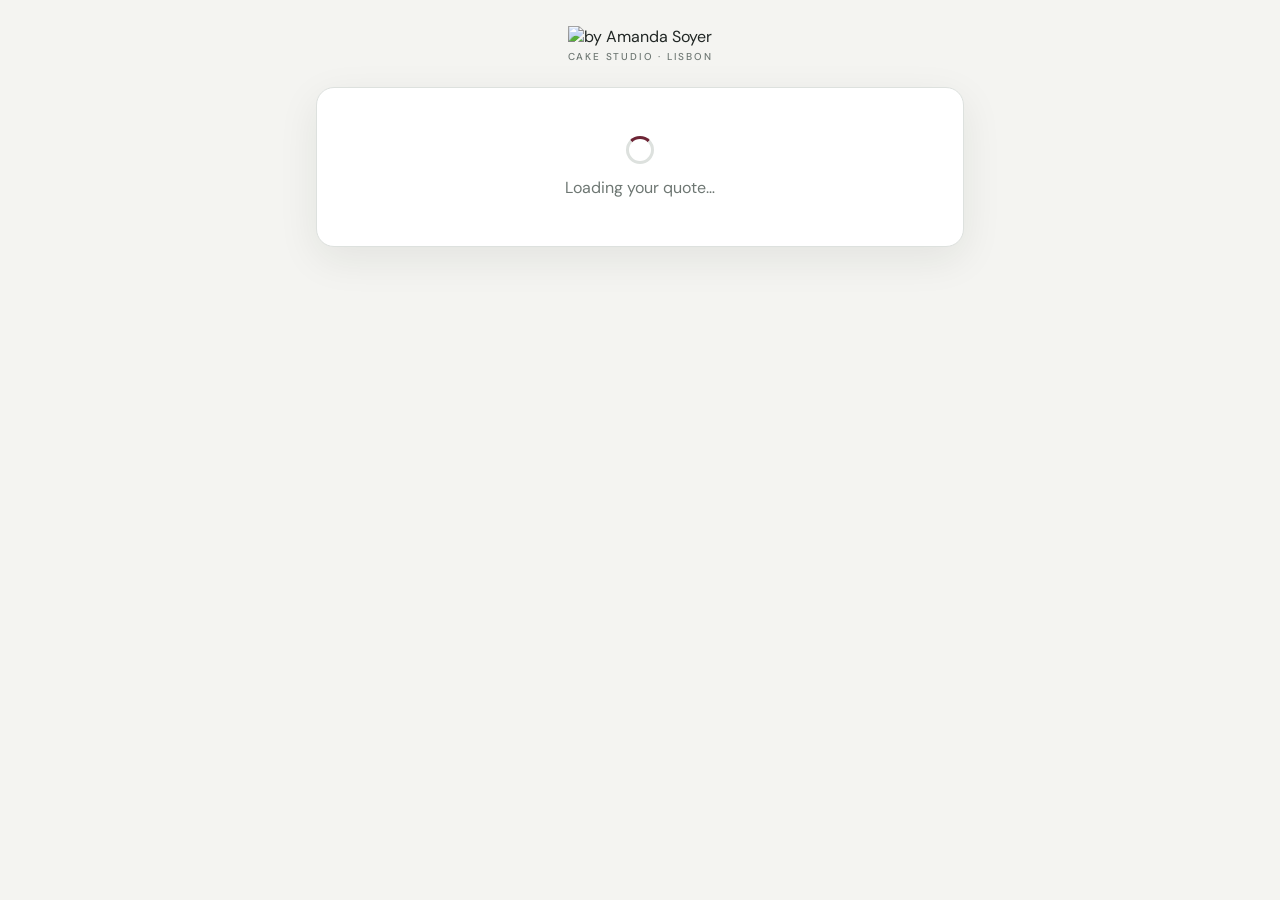
==== order/index.html @ 46627ed7 "Update index.html" ====
<!doctype html>
<html lang="en">
<head>
  <meta charset="utf-8">
  <meta name="viewport" content="width=device-width,initial-scale=1,minimum-scale=1,maximum-scale=1,user-scalable=no,viewport-fit=cover">
  <meta name="robots" content="noindex,nofollow">
  <meta name="theme-color" content="#6D2435">
  <title>Your private order · byAS</title>
  <link rel="icon" href="https://ivnybivjjydihltknlmo.supabase.co/storage/v1/object/public/references/icons-byas/favicon.ico" sizes="any">
  <link rel="icon" type="image/png" sizes="32x32" href="https://ivnybivjjydihltknlmo.supabase.co/storage/v1/object/public/references/icons-byas/favicon-32x32.png">
  <link rel="apple-touch-icon" sizes="180x180" href="https://ivnybivjjydihltknlmo.supabase.co/storage/v1/object/public/references/icons-byas/apple-touch-icon.png">
  <link rel="manifest" href="../site.webmanifest">
  <meta property="og:type" content="website">
  <meta property="og:site_name" content="byAmandaSoyer">
  <meta property="og:title" content="Your private order · byAS">
  <meta property="og:description" content="Your secure order confirmation · Confirmação segura da sua encomenda">
  <meta property="og:url" content="https://byamandasoyer.pt/order/">
  <meta property="og:image" content="https://ivnybivjjydihltknlmo.supabase.co/storage/v1/object/public/references/icons-byas/social-preview.png?v=20260722-3">
  <meta property="og:image:secure_url" content="https://ivnybivjjydihltknlmo.supabase.co/storage/v1/object/public/references/icons-byas/social-preview.png?v=20260722-3">
  <meta property="og:image:type" content="image/png">
  <meta property="og:image:width" content="1200">
  <meta property="og:image:height" content="630">
  <meta property="og:image:alt" content="byAS Lisbon Baking Studio logo">
  <meta property="og:locale" content="en_GB">
  <meta property="og:locale:alternate" content="pt_PT">
  <meta name="twitter:card" content="summary_large_image">
  <meta name="twitter:title" content="Your private order · byAS">
  <meta name="twitter:description" content="Your secure order confirmation · Confirmação segura da sua encomenda">
  <meta name="twitter:image" content="https://ivnybivjjydihltknlmo.supabase.co/storage/v1/object/public/references/icons-byas/social-preview.png?v=20260722-3">
  <link rel="stylesheet" href="/security-hardening.css">
  <script src="/security-hardening.js" defer></script>
  <link rel="preconnect" href="https://fonts.googleapis.com">
  <link rel="preconnect" href="https://fonts.gstatic.com" crossorigin>
  <link href="https://fonts.googleapis.com/css2?family=DM+Sans:wght@400;500;600;700&family=Playfair+Display:wght@600&display=swap" rel="stylesheet">
  <style>
    :root{--bg:#f4f4f1;--card:#fff;--ink:#202624;--muted:#6e7773;--line:#dde1de;--brand:#6d2435;--brand-soft:#f4e8eb;--ok:#2f7257;--warn:#8d651b;--shadow:0 12px 40px rgba(26,34,30,.08)}
    *{box-sizing:border-box;-webkit-tap-highlight-color:transparent}body{margin:0;background:var(--bg);color:var(--ink);font-family:'DM Sans',system-ui,sans-serif}.wrap{width:min(680px,100%);margin:0 auto;padding:22px 16px 55px}.brand{text-align:center;margin:4px 0 24px}.brand-logo{width:min(300px,80vw);margin:0 auto}.brand span{display:block;font:500 10px 'DM Sans',sans-serif;letter-spacing:.18em;text-transform:uppercase;color:var(--muted);margin-top:3px}.card{background:var(--card);border:1px solid var(--line);border-radius:18px;box-shadow:var(--shadow);padding:20px;margin-bottom:12px}h1{font-size:13px;text-transform:uppercase;letter-spacing:.11em;color:var(--muted);margin:0 0 8px}.customer-name{font:600 28px 'Playfair Display',serif;color:var(--brand);margin:0 0 17px}h2{font:600 23px 'Playfair Display',serif;margin:0 0 4px}.sub{color:var(--muted);font-size:14px;line-height:1.5}.details{margin-top:16px;border-top:1px solid var(--line)}.row{display:flex;justify-content:space-between;gap:18px;padding:11px 0;border-bottom:1px solid var(--line);font-size:14px}.row span:first-child{color:var(--muted);flex:0 0 38%}.row b{text-align:right;overflow-wrap:anywhere}.receipt{margin-top:18px;border:1px solid #d9d9d4;border-radius:0;overflow:hidden;background:#fff;color:#171717;font-family:ui-monospace,SFMono-Regular,Menlo,Monaco,Consolas,'Liberation Mono',monospace;box-shadow:none}.receipt-head{padding:10px 12px;border-bottom:1px dashed #bebeb8;background:#fff;font-size:11px;font-weight:800;letter-spacing:.08em;text-transform:uppercase}.receipt-row{display:grid;grid-template-columns:minmax(0,auto) minmax(14px,1fr) auto;align-items:end;gap:7px;min-height:34px;padding:8px 11px;font-size:11px;line-height:1.35}.receipt-row:nth-child(odd){background:#fafaf9}.receipt-row:nth-child(even){background:#fff}.receipt-name{min-width:0;overflow-wrap:anywhere}.receipt-dots{height:1em;border-bottom:1px dotted #aaa;transform:translateY(-3px)}.receipt-price{font-weight:800;white-space:nowrap}.receipt-price.free{color:var(--ok)}.receipt-price.quote{color:#686864;font-size:10px}.receipt-note{grid-column:1/-1;margin-top:1px;padding-top:6px;border-top:1px dotted #c6c6c0;color:#555;font-family:'DM Sans',system-ui,sans-serif;font-size:10.5px;line-height:1.45;overflow-wrap:anywhere}.receipt-total{border-top:1px dashed #aaa;font-size:12px;font-weight:800;background:#fff!important}.money-summary{display:flex;justify-content:center;background:#f0f2f0;border-radius:14px;padding:16px 18px}.money-pair{display:grid;grid-template-columns:auto auto auto;grid-template-rows:auto auto;align-items:baseline;justify-content:center;column-gap:9px;row-gap:1px}.deposit-amount{grid-column:1;grid-row:1;color:var(--ink);font-size:30px;font-weight:700;letter-spacing:-.04em}.money-slash{grid-column:2;grid-row:1;color:#9aa19e;font-size:22px;font-weight:500}.total-amount{grid-column:3;grid-row:1;color:var(--ink);font-size:21px;font-weight:650;letter-spacing:-.025em}.deposit-label,.total-label{color:var(--muted);font-size:11px;line-height:1.2;text-align:center}.deposit-label{grid-column:1;grid-row:2}.total-label{grid-column:3;grid-row:2}.instruction{font-size:14px;line-height:1.6;margin:17px 1px 2px}.pay-method{display:grid;grid-template-columns:1fr auto;align-items:center;gap:10px;border:1px solid var(--line);border-radius:13px;padding:13px 14px;margin-top:9px}.pay-method small{display:block;color:var(--muted);text-transform:uppercase;letter-spacing:.08em;font-weight:700;margin-bottom:4px}.pay-method code{font:600 14px 'DM Sans',sans-serif;word-break:break-all}.copy{border:1px solid var(--line);background:#f0f2f0;border-radius:9px;padding:8px 10px;font:600 12px 'DM Sans',sans-serif;cursor:pointer}.actions{display:grid;gap:9px;margin-top:16px}.btn{border:0;border-radius:12px;padding:13px 15px;font:700 14px 'DM Sans',sans-serif;cursor:pointer}.primary{background:var(--brand);color:#fff}.secondary{background:transparent;border:1px solid var(--line);color:var(--muted)}.notice{background:#eef4f1;border:1px solid #cbddd4;color:#285744;border-radius:13px;padding:13px;font-size:13px;line-height:1.5;margin-top:12px}.courier{background:#edf3f6;border-color:#cbdde5;color:#2d5263}.expiry{text-align:center;color:var(--muted);font-size:12px;margin-top:15px}.state{text-align:center;padding:48px 20px;color:var(--muted)}.state h2{color:var(--ink);margin-bottom:8px}.hidden{display:none}.spinner{width:28px;height:28px;border:3px solid var(--line);border-top-color:var(--brand);border-radius:50%;animation:spin .8s linear infinite;margin:0 auto 13px}@keyframes spin{to{transform:rotate(360deg)}}
    .money-summary{display:grid;grid-template-columns:1fr 1fr;gap:10px;background:transparent;padding:0}
    .money-card{display:flex;min-height:94px;flex-direction:column;align-items:center;justify-content:center;border:1px solid var(--line);border-radius:14px;background:#f0f2f0;padding:14px;text-align:center}
    .money-card span{color:var(--muted);font-size:11px;font-weight:700;letter-spacing:.04em;text-transform:uppercase}
    .money-card b{margin-top:5px;color:var(--ink);font-size:27px;font-weight:700;letter-spacing:-.035em}
    .money-card.total-card{background:#fff}
    @media(max-width:480px){.wrap{padding:16px 12px 42px}.card{padding:17px;border-radius:16px}.row{align-items:flex-start}.pay-method{grid-template-columns:1fr}.copy{width:100%}.money-summary{grid-template-columns:1fr}.money-card{min-height:82px}}
  </style>
</head>
<body>
  <main class="wrap"><div class="brand"><img class="brand-logo" src="https://ivnybivjjydihltknlmo.supabase.co/storage/v1/object/public/references/images/byAmandaSoyer_Logo_NoBackground.png" alt="by Amanda Soyer"><span>Cake Studio · Lisbon</span></div><div id="app"><div class="card state"><div class="spinner"></div><div>Loading your quote…</div></div></div></main>
  <script src="https://cdn.jsdelivr.net/npm/@supabase/supabase-js@2"></script>
  <script>
    const SB_URL='https://ivnybivjjydihltknlmo.supabase.co';
    const SB_KEY='sb_publishable_JgB-ewQdFNoFS25-tOxp4g_G-I0s1E2';
    const sb=window.supabase.createClient(SB_URL,SB_KEY);
    const app=document.getElementById('app');
    const pageQuery=new URLSearchParams(location.search);
    const token=(()=>{const q=pageQuery.get('token');if(q)return q;const p=location.pathname.split('/').filter(Boolean);const last=p[p.length-1]||'';return ['order','index.html'].includes(last)?'':last;})();
    const requestedLang=String(pageQuery.get('lang')||'').toLowerCase();
    let order=null,lang=requestedLang==='pt'||(requestedLang!=='en'&&/^pt\b/i.test(navigator.language||''))?'pt':'en';
    const T={
      en:{summary:'Order Summary',cakeSize:'Cake Size',portionSize:'Portion Size',flavour:'Cake Flavour',colors:'Colors',candle:'Candle',addons:'Add-ons',allergies:'Allergies',writing:'Writing',pickup:'Pick-up',total:'Total',deposit:'Reservation Deposit (50%)',intro:'To confirm your booking, please pay the 50% non-refundable deposit using one of the payment methods below.',mbway:'MB Way',iban:'IBAN',copy:'Copy',copied:'Copied ✓',after:'Once you’ve made the deposit, please send your proof of payment via WhatsApp. I’ll then confirm your booking and send your order confirmation.',accept:'I accept — I’ll pay the deposit',cancel:'Cancel this order',expires:'This quote expires',courier:'You selected the courier option. This remains a collection order: you are responsible for booking and tracking your Uber/Bolt courier for the agreed date and time.',acceptedTitle:'Thank you',accepted:'Your acceptance has been recorded. Please make the deposit and send your proof of payment via WhatsApp.',cancelledTitle:'Order cancelled',cancelled:'Your cancellation has been recorded.',expiredTitle:'Your quote has expired.',expiredValidity:'Quotes are valid for only 48 hours.',expiredAction:'Message me on WhatsApp to check availability. If your requested date is still available, I’ll prepare a new quote.',invalidTitle:'This quote is unavailable',invalid:'This link is unavailable. Please message me on WhatsApp so I can help.',error:'Something went wrong. Please try again.'},
      pt:{summary:'Resumo da Encomenda',cakeSize:'Tamanho do Bolo',portionSize:'Número de Porções',flavour:'Sabor do Bolo',colors:'Cores',candle:'Vela',addons:'Extras',allergies:'Alergias',writing:'Mensagem',pickup:'Levantamento',total:'Total',deposit:'Sinal de Reserva (50%)',intro:'Para confirmar a sua reserva, pague o sinal não reembolsável de 50% através de um dos métodos abaixo.',mbway:'MB Way',iban:'IBAN',copy:'Copiar',copied:'Copiado ✓',after:'Depois de efetuar o pagamento do sinal, envie o comprovativo por WhatsApp. Em seguida, confirmarei a sua reserva e enviarei a confirmação da encomenda.',accept:'Aceito — vou pagar o sinal',cancel:'Cancelar esta encomenda',expires:'Este orçamento expira',courier:'Selecionou a opção de estafeta. Esta continua a ser uma encomenda para levantamento: deverá reservar e acompanhar o seu estafeta Uber/Bolt para a data e hora combinadas.',acceptedTitle:'Obrigada',accepted:'A sua aceitação foi registada. Efetue o pagamento do sinal e envie o comprovativo por WhatsApp.',cancelledTitle:'Encomenda cancelada',cancelled:'O cancelamento da sua encomenda foi registado.',expiredTitle:'O seu orçamento expirou.',expiredValidity:'Os orçamentos são válidos por apenas 48 horas.',expiredAction:'Envie-me uma mensagem pelo WhatsApp para confirmar a disponibilidade. Se a data que pediu ainda estiver disponível, prepararei um novo orçamento.',invalidTitle:'Este orçamento não está disponível',invalid:'Esta ligação não está disponível. Envie-me uma mensagem pelo WhatsApp para que eu possa ajudar.',error:'Ocorreu um erro. Tente novamente.'}
    };
    const tr=k=>T[lang][k];const esc=v=>String(v==null?'':v).replace(/[&<>"']/g,c=>({'&':'&amp;','<':'&lt;','>':'&gt;','"':'&quot;',"'":'&#39;'}[c]));
    const money=v=>new Intl.NumberFormat(lang==='pt'?'pt-PT':'en-IE',{style:'currency',currency:'EUR'}).format(Number(v||0));
    function dateText(iso,time){const d=new Date(iso+'T00:00:00');const date=new Intl.DateTimeFormat(lang==='pt'?'pt-PT':'en-GB',{day:'numeric',month:'long',year:'numeric',weekday:'long'}).format(d);let tm=time||'';if(lang==='en'&&/^\d\d:\d\d$/.test(tm)){const [h,m]=tm.split(':').map(Number);tm=`${h%12||12}:${String(m).padStart(2,'0')}${h>=12?'PM':'AM'}`;}return `${date} · ${tm}`;}
    function listText(value){if(!Array.isArray(value))return value||'';return value.map(v=>Array.isArray(v)?v[0]:v).filter(Boolean).join(', ');}
    function detailRow(label,value){return value?`<div class="row"><span>${esc(label)}</span><b>${esc(value)}</b></div>`:'';}
    function receiptHTML(x){
      const pt=lang==='pt';
      const labels={head:pt?'Detalhes do preço':'Price details',base:pt?'Bolo base':'Base Cake',custom:pt?'Orçamento personalizado':'Custom Cake Quote',extra:pt?'Cor extra do bolo':'Extra cake colour',pigment:pt?'Cor de pigmento intenso':'High-pigment colour',candles:pt?'Velas':'Candles',rush:pt?'Pedido urgente':'Rush order',adjust:pt?'Itens orçamentados':'Quoted Items',included:pt?'Incluído no orçamento':'Included in quote',free:pt?'Grátis':'Free',total:pt?'Total final':'Final total'};
      const size=String(x.cake_size||x.size||'').trim();
      const sizeWithUnit=size?(/\bSize$/i.test(size)?size:`${size} Size`):'—';
      const big=size==='L'||size==='XL';
      const finalPrice=Number(x.price||0);
      const rows=[];
      let known=0;
      const add=(name,amount,kind='',description='')=>{rows.push({name,amount,kind,description});if(typeof amount==='number')known+=amount;};
      const basePrices={'XS Bento':30,'S':40,'M':55,'L':80,'XL':110};
      const shapePrices={Heart:big?8:5,Square:big?8:5,Rectangle:big?10:8};
      const signature=new Set(['Berry Cheesecake','Pistachio Strawberry','Salted Caramel Peanut','Biscoff','Coconut Passion']);
      const writingPrices={'Fondant Letters':big?6:5,'Cutout Letters':big?10:8};
      const decorPrices={Bows:big?5:3,'Edible prints':big?15:10,'Paper butterflies':big?8:5,'Maraschino cherries':big?8:6,'Maraschino cherries + glitter':big?10:8};
      const quotedDecor=new Set(['Custom themed images','Decorative balls','Disco balls','Fresh edible flowers','Fresh fruits','Gold or silver star, sun, moon','Custom']);
      const base=basePrices[size];
      if(shapePrices[x.shape])add(x.shape,shapePrices[x.shape]);
      if(signature.has(x.flavor))add(x.flavor,big?(size==='XL'?10:8):6);
      const extraColours=Math.max(0,(Array.isArray(x.colors)?x.colors.length:0)-2);
      if(extraColours)add(`${labels.extra} ×${extraColours}`,extraColours*5);
      const pigmentCount=Array.isArray(x.pigment)?x.pigment.length:0;
      if(pigmentCount)add(`${labels.pigment} ×${pigmentCount}`,pigmentCount*(big?7:5));
      (Array.isArray(x.write_methods)?x.write_methods:[]).forEach(name=>{if(writingPrices[name])add(name,writingPrices[name]);});
      if(/^6 Cupcakes$/i.test(x.cupcakes||''))add(x.cupcakes,15);
      if(/^12 Cupcakes$/i.test(x.cupcakes||''))add(x.cupcakes,30);
      (Array.isArray(x.addons)?x.addons:[]).forEach(name=>{if(decorPrices[name])add(name,decorPrices[name]);else if(quotedDecor.has(name))add(name,labels.included,'quote');});
      if(/^yes$/i.test(x.candles||''))add(labels.candles,labels.free,'free');
      const rush=Number(x.rush_surcharge||0);if(rush)add(labels.rush,rush);
      const surchargeTotal=known;
      const quotedDescription=String(x.quoted_items_description||'').trim();
      if(base!=null){rows.unshift({name:`${labels.base} · ${sizeWithUnit}`,amount:base,kind:'base'});known+=base;const adjustment=Math.round((finalPrice-known)*100)/100;if(Math.abs(adjustment)>=.01)add(labels.adjust+(quotedDescription?'*':''),adjustment,'',quotedDescription);}
      else{const quotedBase=Math.max(0,Math.round((finalPrice-surchargeTotal)*100)/100);rows.unshift({name:`${labels.custom} · ${sizeWithUnit}`,amount:quotedBase,kind:'base'});known+=quotedBase;const adjustment=Math.round((finalPrice-known)*100)/100;if(Math.abs(adjustment)>=.01)add(labels.adjust+(quotedDescription?'*':''),adjustment,'',quotedDescription);}
      const amountText=r=>typeof r.amount==='number'?(r.kind==='base'?money(r.amount):`${r.amount<0?'−':'+'}${money(Math.abs(r.amount))}`):r.amount;
      return `<div class="receipt"><div class="receipt-head">${labels.head}</div>${rows.map(r=>`<div class="receipt-row"><span class="receipt-name">${esc(r.name)}</span><span class="receipt-dots"></span><span class="receipt-price ${r.kind||''}">${esc(amountText(r))}</span>${r.description?`<div class="receipt-note">* ${esc(r.description)}</div>`:''}</div>`).join('')}<div class="receipt-row receipt-total"><span class="receipt-name">${labels.total}</span><span class="receipt-dots"></span><span class="receipt-price">${esc(money(finalPrice))}</span></div></div>`;
    }
    function render(){const x=order;const accepted=x.customer_decision==='accepted';const addons=[listText(x.addons),x.cupcakes&&!/^no cupcakes$/i.test(x.cupcakes)?x.cupcakes:''].filter(Boolean).join(', ');const allergyText=x.allergies==='None declared'?(lang==='pt'?'Nenhuma declarada':'None declared'):x.allergies;document.documentElement.lang=lang;document.title=(lang==='pt'?'A sua encomenda':'Your order')+' · byAS';app.innerHTML=`
      <section class="card"><h1>${tr('summary')}</h1><p class="customer-name">${esc(x.name)}</p><h2>${esc([x.cake_type,x.shape].filter(Boolean).join(' · '))}</h2><div class="details">${detailRow(tr('cakeSize'),x.cake_size||x.size)}${detailRow(tr('portionSize'),x.portion_size)}${detailRow(tr('flavour'),x.flavor)}${detailRow(tr('colors'),listText(x.colors))}${detailRow(tr('candle'),x.candles)}${detailRow(tr('addons'),addons)}${detailRow(tr('allergies'),allergyText)}${x.writing?`<div class="row"><span>${tr('writing')}</span><b>“${esc(x.writing)}”</b></div>`:''}<div class="row"><span>${tr('pickup')}</span><b>${esc(dateText(x.pickup_date,x.pickup_time))}</b></div></div>${receiptHTML(x)}${x.courier?`<div class="notice courier">${tr('courier')}</div>`:''}</section>
      <section class="card"><div class="money-summary"><div class="money-card deposit-card"><span>${lang==='pt'?'Sinal':'Deposit'}</span><b>${money(x.deposit)}</b></div><div class="money-card total-card"><span>${lang==='pt'?'Preço total':'Total Price'}</span><b>${money(x.price)}</b></div></div><p class="instruction">${tr('intro')}</p>${payMethod(tr('mbway'),x.mbway,'mbway',mbwayNumber(x.mbway))}${payMethod(tr('iban'),x.iban,'iban')}<div class="notice">${tr('after')}</div>${accepted?`<div class="notice"><b>${tr('acceptedTitle')}</b><br>${tr('accepted')}</div>`:`<div class="actions"><button class="btn primary" onclick="respond('accepted')">${tr('accept')}</button><button class="btn secondary" onclick="respond('cancelled')">${tr('cancel')}</button></div>`}<div class="expiry">${tr('expires')}: <span id="countdown"></span></div></section>`;tick();}
    function mbwayNumber(value){const digits=String(value||'').replace(/\D/g,'');return digits.length>9?digits.slice(-9):digits;}
    function payMethod(label,value,id,copyValueOverride){const valueToCopy=copyValueOverride==null?value:copyValueOverride;return `<div class="pay-method"><div><small>${esc(label)}</small><code>${esc(value||'—')}</code></div><button class="copy" id="${id}Btn" onclick="copyValue('${id}',decodeURIComponent('${encodeURIComponent(valueToCopy||'')}'))">${tr('copy')}</button></div>`;}
    function copyValue(id,value){const done=()=>{const b=document.getElementById(id+'Btn');if(b){b.textContent=tr('copied');setTimeout(()=>b.textContent=tr('copy'),1400);}};if(navigator.clipboard&&navigator.clipboard.writeText)navigator.clipboard.writeText(value).then(done).catch(()=>fallback(value,done));else fallback(value,done);}
    function fallback(value,done){const t=document.createElement('textarea');t.value=value;t.style.position='fixed';t.style.opacity='0';document.body.appendChild(t);t.select();document.execCommand('copy');t.remove();done();}
    function tick(){const el=document.getElementById('countdown');if(!el)return;const ms=new Date(order.expires_at)-new Date();if(ms<=0){location.reload();return;}const h=Math.floor(ms/3600000),m=Math.floor(ms%3600000/60000);el.textContent=`${h}h ${m}m`;setTimeout(tick,30000);}
    async function respond(decision){if(decision==='cancelled'&&!confirm(lang==='pt'?'Tem a certeza de que deseja cancelar esta encomenda?':'Are you sure you want to cancel this order?'))return;const {data,error}=await sb.rpc('respond_order_portal',{p_token:token,p_decision:decision});if(error){alert(tr('error'));return;}if(decision==='accepted'){order.customer_decision='accepted';render();}else app.innerHTML=`<section class="card state"><h2>${tr('cancelledTitle')}</h2><p>${tr('cancelled')}</p></section>`;}
    async function init(){const local=['file:'].includes(location.protocol)||['localhost','127.0.0.1'].includes(location.hostname);if(local&&pageQuery.get('preview')==='1'){order={name:'Preview Customer',language:'EN',cake_type:'Custom',shape:'Heart',cake_size:'M',portion_size:'12–16',flavor:'Vanilla Berry',colors:[['Ivory','#eee7d9']],candles:'No',addons:[],cupcakes:'No cupcakes',allergies:'None declared',writing:'Happy Birthday',pickup_date:'2026-07-31',pickup_time:'14:00',price:86,deposit:43,mbway:'+351 912 345 678',mbway_name:'This Legal Name Must Stay Hidden',iban:'PT50 0000 0000 0000 0000 0000 0',expires_at:new Date(Date.now()+36*3600000).toISOString(),customer_decision:'',pigment:[],write_methods:[],rush_surcharge:0,quoted_items_description:'',courier:false};render();return;}if(!token){showInvalid();return;}const {data,error}=await sb.rpc('get_order_portal',{p_token:token});if(error){showInvalid();return;}if(!data){showExpired();return;}order=typeof data==='string'?JSON.parse(data):data;lang=String(order.language).toUpperCase()==='PT'?'pt':'en';if(order.customer_decision==='cancelled'){app.innerHTML=`<section class="card state"><h2>${tr('cancelledTitle')}</h2><p>${tr('cancelled')}</p></section>`;return;}render();}
    function showExpired(){document.documentElement.lang=lang;app.innerHTML=`<section class="card state"><h2>${tr('expiredTitle')}</h2><p><strong>${tr('expiredValidity')}</strong></p><p>${tr('expiredAction')}</p></section>`;}
    function showInvalid(){app.innerHTML=`<section class="card state"><h2>${tr('invalidTitle')}</h2><p>${tr('invalid')}</p></section>`;}
    init();
  </script>
</body>
</html>
---- security-hardening.css ----
/* Interaction safeguards shared by the public site and order pages. */
html,
body {
  touch-action: pan-x pan-y;
  -webkit-text-size-adjust: 100%;
}

img,
picture,
svg,
video {
  -webkit-user-drag: none;
  user-drag: none;
  -webkit-touch-callout: none;
}

@media (pointer: fine) {
  body {
    -webkit-user-select: none;
    user-select: none;
  }

  input,
  textarea,
  select,
  [contenteditable="true"],
  [data-allow-copy] {
    -webkit-user-select: text !important;
    user-select: text !important;
  }
}

@media print {
  body > * {
    display: none !important;
  }

  body::before {
    content: "Printing is disabled for this page.";
    display: block;
    padding: 2rem;
    color: #333;
    font: 16px/1.5 system-ui, sans-serif;
  }
}
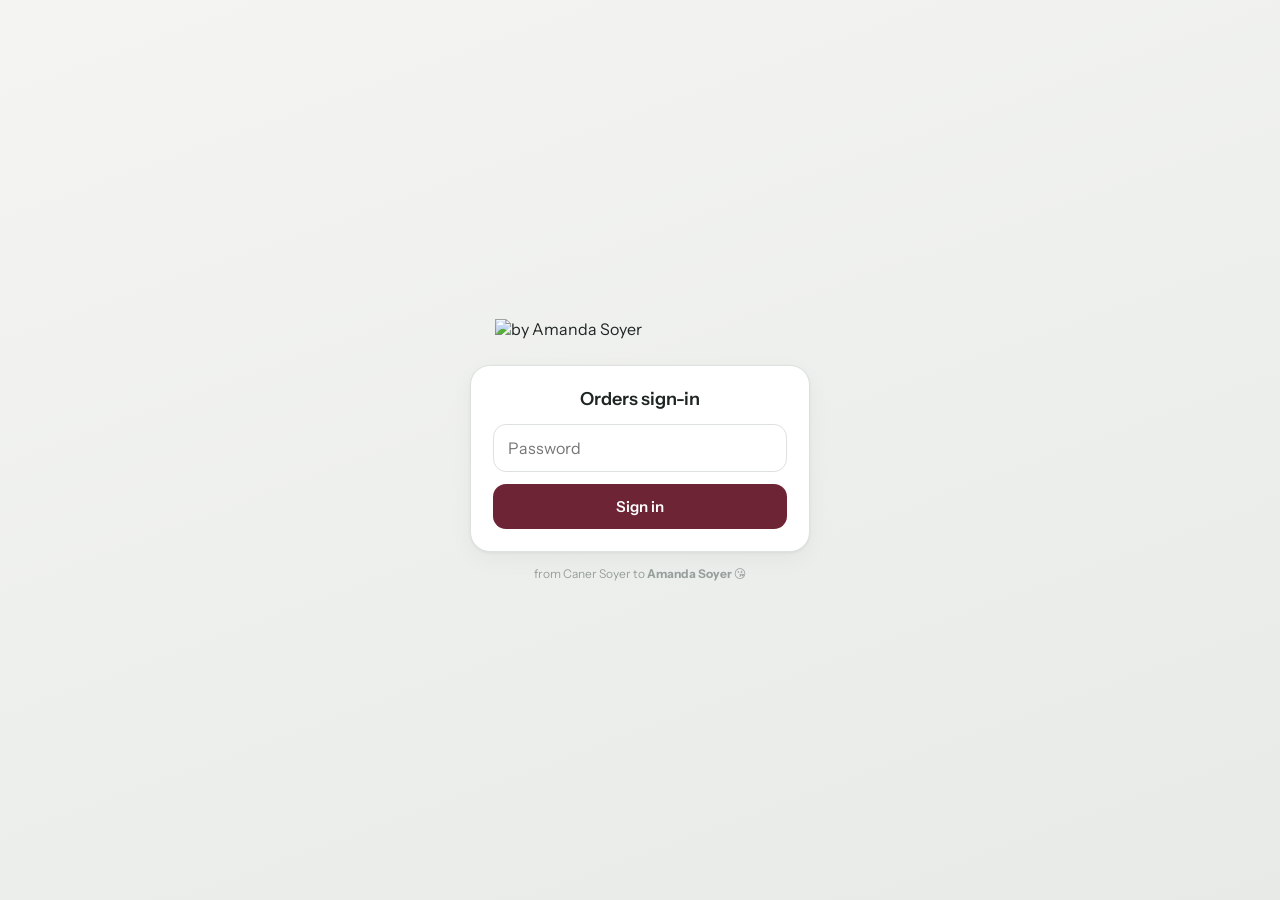
==== commit 959b0b98: "v119" ====
--- a/order/index.html
+++ b/order/index.html
@@ -1,118 +1,3001 @@
-<!doctype html>
+<!DOCTYPE html>
 <html lang="en">
 <head>
-  <meta charset="utf-8">
-  <meta name="viewport" content="width=device-width,initial-scale=1,minimum-scale=1,maximum-scale=1,user-scalable=no,viewport-fit=cover">
-  <meta name="robots" content="noindex,nofollow">
-  <meta name="theme-color" content="#6D2435">
-  <title>Your private order · byAS</title>
-  <link rel="icon" href="https://ivnybivjjydihltknlmo.supabase.co/storage/v1/object/public/references/icons-byas/favicon.ico" sizes="any">
-  <link rel="icon" type="image/png" sizes="32x32" href="https://ivnybivjjydihltknlmo.supabase.co/storage/v1/object/public/references/icons-byas/favicon-32x32.png">
-  <link rel="apple-touch-icon" sizes="180x180" href="https://ivnybivjjydihltknlmo.supabase.co/storage/v1/object/public/references/icons-byas/apple-touch-icon.png">
-  <link rel="manifest" href="../site.webmanifest">
-  <meta property="og:type" content="website">
-  <meta property="og:site_name" content="byAmandaSoyer">
-  <meta property="og:title" content="Your private order · byAS">
-  <meta property="og:description" content="Your secure order confirmation · Confirmação segura da sua encomenda">
-  <meta property="og:url" content="https://byamandasoyer.pt/order/">
-  <meta property="og:image" content="https://ivnybivjjydihltknlmo.supabase.co/storage/v1/object/public/references/icons-byas/social-preview.png?v=20260722-3">
-  <meta property="og:image:secure_url" content="https://ivnybivjjydihltknlmo.supabase.co/storage/v1/object/public/references/icons-byas/social-preview.png?v=20260722-3">
-  <meta property="og:image:type" content="image/png">
-  <meta property="og:image:width" content="1200">
-  <meta property="og:image:height" content="630">
-  <meta property="og:image:alt" content="byAS Lisbon Baking Studio logo">
-  <meta property="og:locale" content="en_GB">
-  <meta property="og:locale:alternate" content="pt_PT">
-  <meta name="twitter:card" content="summary_large_image">
-  <meta name="twitter:title" content="Your private order · byAS">
-  <meta name="twitter:description" content="Your secure order confirmation · Confirmação segura da sua encomenda">
-  <meta name="twitter:image" content="https://ivnybivjjydihltknlmo.supabase.co/storage/v1/object/public/references/icons-byas/social-preview.png?v=20260722-3">
-  <link rel="stylesheet" href="/security-hardening.css">
-  <script src="/security-hardening.js" defer></script>
-  <link rel="preconnect" href="https://fonts.googleapis.com">
-  <link rel="preconnect" href="https://fonts.gstatic.com" crossorigin>
-  <link href="https://fonts.googleapis.com/css2?family=DM+Sans:wght@400;500;600;700&family=Playfair+Display:wght@600&display=swap" rel="stylesheet">
-  <style>
-    :root{--bg:#f4f4f1;--card:#fff;--ink:#202624;--muted:#6e7773;--line:#dde1de;--brand:#6d2435;--brand-soft:#f4e8eb;--ok:#2f7257;--warn:#8d651b;--shadow:0 12px 40px rgba(26,34,30,.08)}
-    *{box-sizing:border-box;-webkit-tap-highlight-color:transparent}body{margin:0;background:var(--bg);color:var(--ink);font-family:'DM Sans',system-ui,sans-serif}.wrap{width:min(680px,100%);margin:0 auto;padding:22px 16px 55px}.brand{text-align:center;margin:4px 0 24px}.brand-logo{width:min(300px,80vw);margin:0 auto}.brand span{display:block;font:500 10px 'DM Sans',sans-serif;letter-spacing:.18em;text-transform:uppercase;color:var(--muted);margin-top:3px}.card{background:var(--card);border:1px solid var(--line);border-radius:18px;box-shadow:var(--shadow);padding:20px;margin-bottom:12px}h1{font-size:13px;text-transform:uppercase;letter-spacing:.11em;color:var(--muted);margin:0 0 8px}.customer-name{font:600 28px 'Playfair Display',serif;color:var(--brand);margin:0 0 17px}h2{font:600 23px 'Playfair Display',serif;margin:0 0 4px}.sub{color:var(--muted);font-size:14px;line-height:1.5}.details{margin-top:16px;border-top:1px solid var(--line)}.row{display:flex;justify-content:space-between;gap:18px;padding:11px 0;border-bottom:1px solid var(--line);font-size:14px}.row span:first-child{color:var(--muted);flex:0 0 38%}.row b{text-align:right;overflow-wrap:anywhere}.receipt{margin-top:18px;border:1px solid #d9d9d4;border-radius:0;overflow:hidden;background:#fff;color:#171717;font-family:ui-monospace,SFMono-Regular,Menlo,Monaco,Consolas,'Liberation Mono',monospace;box-shadow:none}.receipt-head{padding:10px 12px;border-bottom:1px dashed #bebeb8;background:#fff;font-size:11px;font-weight:800;letter-spacing:.08em;text-transform:uppercase}.receipt-row{display:grid;grid-template-columns:minmax(0,auto) minmax(14px,1fr) auto;align-items:end;gap:7px;min-height:34px;padding:8px 11px;font-size:11px;line-height:1.35}.receipt-row:nth-child(odd){background:#fafaf9}.receipt-row:nth-child(even){background:#fff}.receipt-name{min-width:0;overflow-wrap:anywhere}.receipt-dots{height:1em;border-bottom:1px dotted #aaa;transform:translateY(-3px)}.receipt-price{font-weight:800;white-space:nowrap}.receipt-price.free{color:var(--ok)}.receipt-price.quote{color:#686864;font-size:10px}.receipt-note{grid-column:1/-1;margin-top:1px;padding-top:6px;border-top:1px dotted #c6c6c0;color:#555;font-family:'DM Sans',system-ui,sans-serif;font-size:10.5px;line-height:1.45;overflow-wrap:anywhere}.receipt-total{border-top:1px dashed #aaa;font-size:12px;font-weight:800;background:#fff!important}.money-summary{display:flex;justify-content:center;background:#f0f2f0;border-radius:14px;padding:16px 18px}.money-pair{display:grid;grid-template-columns:auto auto auto;grid-template-rows:auto auto;align-items:baseline;justify-content:center;column-gap:9px;row-gap:1px}.deposit-amount{grid-column:1;grid-row:1;color:var(--ink);font-size:30px;font-weight:700;letter-spacing:-.04em}.money-slash{grid-column:2;grid-row:1;color:#9aa19e;font-size:22px;font-weight:500}.total-amount{grid-column:3;grid-row:1;color:var(--ink);font-size:21px;font-weight:650;letter-spacing:-.025em}.deposit-label,.total-label{color:var(--muted);font-size:11px;line-height:1.2;text-align:center}.deposit-label{grid-column:1;grid-row:2}.total-label{grid-column:3;grid-row:2}.instruction{font-size:14px;line-height:1.6;margin:17px 1px 2px}.pay-method{display:grid;grid-template-columns:1fr auto;align-items:center;gap:10px;border:1px solid var(--line);border-radius:13px;padding:13px 14px;margin-top:9px}.pay-method small{display:block;color:var(--muted);text-transform:uppercase;letter-spacing:.08em;font-weight:700;margin-bottom:4px}.pay-method code{font:600 14px 'DM Sans',sans-serif;word-break:break-all}.copy{border:1px solid var(--line);background:#f0f2f0;border-radius:9px;padding:8px 10px;font:600 12px 'DM Sans',sans-serif;cursor:pointer}.actions{display:grid;gap:9px;margin-top:16px}.btn{border:0;border-radius:12px;padding:13px 15px;font:700 14px 'DM Sans',sans-serif;cursor:pointer}.primary{background:var(--brand);color:#fff}.secondary{background:transparent;border:1px solid var(--line);color:var(--muted)}.notice{background:#eef4f1;border:1px solid #cbddd4;color:#285744;border-radius:13px;padding:13px;font-size:13px;line-height:1.5;margin-top:12px}.courier{background:#edf3f6;border-color:#cbdde5;color:#2d5263}.expiry{text-align:center;color:var(--muted);font-size:12px;margin-top:15px}.state{text-align:center;padding:48px 20px;color:var(--muted)}.state h2{color:var(--ink);margin-bottom:8px}.hidden{display:none}.spinner{width:28px;height:28px;border:3px solid var(--line);border-top-color:var(--brand);border-radius:50%;animation:spin .8s linear infinite;margin:0 auto 13px}@keyframes spin{to{transform:rotate(360deg)}}
-    .money-summary{display:grid;grid-template-columns:1fr 1fr;gap:10px;background:transparent;padding:0}
-    .money-card{display:flex;min-height:94px;flex-direction:column;align-items:center;justify-content:center;border:1px solid var(--line);border-radius:14px;background:#f0f2f0;padding:14px;text-align:center}
-    .money-card span{color:var(--muted);font-size:11px;font-weight:700;letter-spacing:.04em;text-transform:uppercase}
-    .money-card b{margin-top:5px;color:var(--ink);font-size:27px;font-weight:700;letter-spacing:-.035em}
-    .money-card.total-card{background:#fff}
-    @media(max-width:480px){.wrap{padding:16px 12px 42px}.card{padding:17px;border-radius:16px}.row{align-items:flex-start}.pay-method{grid-template-columns:1fr}.copy{width:100%}.money-summary{grid-template-columns:1fr}.money-card{min-height:82px}}
-  </style>
+<meta charset="UTF-8">
+<meta name="viewport" content="width=device-width, initial-scale=1, minimum-scale=1, maximum-scale=1, user-scalable=no, viewport-fit=cover">
+<meta name="theme-color" content="#69162D">
+<meta name="apple-mobile-web-app-capable" content="yes">
+<meta name="apple-mobile-web-app-status-bar-style" content="default">
+<meta name="apple-mobile-web-app-title" content="byAS Orders">
+<title>by Amanda Soyer — Orders</title>
+<link rel="icon" type="image/x-icon" href="https://ivnybivjjydihltknlmo.supabase.co/storage/v1/object/public/references/icons-dashboard/favicon.ico">
+<link rel="icon" type="image/png" sizes="16x16" href="https://ivnybivjjydihltknlmo.supabase.co/storage/v1/object/public/references/icons-dashboard/favicon-16x16.png">
+<link rel="icon" type="image/png" sizes="32x32" href="https://ivnybivjjydihltknlmo.supabase.co/storage/v1/object/public/references/icons-dashboard/favicon-32x32.png">
+<link rel="icon" type="image/png" sizes="48x48" href="https://ivnybivjjydihltknlmo.supabase.co/storage/v1/object/public/references/icons-dashboard/favicon-48x48.png">
+<link rel="apple-touch-icon" sizes="180x180" href="https://ivnybivjjydihltknlmo.supabase.co/storage/v1/object/public/references/icons-dashboard/apple-touch-icon.png">
+<link rel="manifest" href="site.webmanifest">
+<link rel="preconnect" href="https://fonts.googleapis.com">
+<link rel="preconnect" href="https://fonts.gstatic.com" crossorigin>
+<link href="https://fonts.googleapis.com/css2?family=Instrument+Sans:wght@400;500;600;700&display=swap" rel="stylesheet">
+<style>
+  :root{
+    --bg:#F7F1EA; --card:#FFFFFF; --ink:#43212E; --ink-soft:#8A6B76; --ink-faint:#B39CA5;
+    --line:#ECE0D7; --accent:#8C1D3A; --accent2:#D14D72; --accent-soft:#FBE7EC;
+    --new:#D14D72; --quoted:#C98A2E; --confirmed:#6E9B5B; --delivered:#46765F; --done:#9A8C93; --cancel:#B26B6B;
+    --paid:#6E9B5B; --deposit:#C98A2E; --unpaid:#B39CA5;
+    --shadow:0 2px 12px rgba(67,33,46,.08); --shadow-lg:0 12px 40px rgba(67,33,46,.16);
+  }
+  *{box-sizing:border-box;-webkit-tap-highlight-color:transparent}
+  html,body{margin:0;padding:0}
+  body{background:var(--bg);font-family:'Instrument Sans',system-ui,sans-serif;color:var(--ink)}
+
+  /* Login */
+  #login{position:fixed;inset:0;background:linear-gradient(160deg,#F7F1EA,#F1E2D8);display:flex;flex-direction:column;align-items:center;justify-content:center;padding:32px;z-index:100}
+  #login img{width:290px;max-width:80%;margin-bottom:26px}
+  #login .box{background:var(--card);border:1px solid var(--line);border-radius:20px;box-shadow:var(--shadow);padding:22px;width:100%;max-width:340px}
+  #login h2{font-family:'Instrument Sans',system-ui,sans-serif;font-weight:600;font-size:18px;margin:0 0 14px;text-align:center}
+  #login input{width:100%;border:1.5px solid var(--line);border-radius:13px;padding:13px 14px;font-size:16px;font-family:inherit;outline:none;margin-bottom:12px}
+  #login input:focus{border-color:var(--accent)}
+  #login button{width:100%;border:none;border-radius:13px;background:var(--accent);color:#fff;font-family:inherit;font-weight:600;font-size:15px;padding:13px;cursor:pointer}
+  #login .err{color:var(--cancel);font-size:13px;margin:2px 0 12px;display:none}
+  #login .hint{font-size:12px;color:var(--ink-faint);text-align:center;margin-top:14px}
+
+  #app{display:none;max-width:860px;margin:0 auto;padding:0 16px 90px}
+  header{position:sticky;top:0;background:rgba(247,241,234,.92);backdrop-filter:blur(10px);z-index:20;padding:14px 0 0;border-bottom:1px solid var(--line)}
+  .htop{display:flex;align-items:center;justify-content:space-between;gap:12px;margin-bottom:12px}
+  .brand{display:flex;align-items:center;gap:10px}
+  .brand img{height:34px}
+  .brand-restart{display:flex;align-items:center;margin:0;padding:0;border:0;background:transparent;cursor:pointer}
+  .brand .dt{color:var(--ink-soft);font-size:13px}
+  .logout{background:none;border:1px solid var(--line);border-radius:10px;padding:7px 12px;font-family:inherit;font-size:13px;font-weight:600;color:var(--ink-soft);cursor:pointer}
+
+  /* view tabs */
+  .tabs{display:flex;gap:4px;background:#EFE3DA;border-radius:12px;padding:4px}
+  .tab{flex:1;text-align:center;padding:9px 4px;border-radius:9px;font-size:13px;font-weight:600;color:var(--ink-soft);cursor:pointer;transition:all .15s}
+  .tab.on{background:var(--card);color:var(--ink);box-shadow:var(--shadow)}
+
+  .ordersUI{padding-bottom:10px}
+  .search{width:100%;border:1.5px solid var(--line);border-radius:12px;background:var(--card);padding:11px 14px;font-size:15px;font-family:inherit;outline:none;margin-top:12px}
+  .search:focus{border-color:var(--accent)}
+  .buckets{display:flex;gap:6px;overflow-x:auto;padding:10px 0 2px;scrollbar-width:none}
+  .buckets::-webkit-scrollbar{display:none}
+  .bpill{flex:0 0 auto;border:1.5px solid var(--line);background:var(--card);border-radius:10px;padding:6px 10px;cursor:pointer;display:flex;align-items:center;gap:6px;font-size:12.5px;font-weight:600;color:var(--ink-soft);transition:all .15s}
+  .bpill.active{background:var(--ink);color:#fff;border-color:var(--ink)}
+  .bpill .n{font-variant-numeric:tabular-nums;opacity:.65}
+  .bpill .badge{background:var(--accent2);color:#fff;border-radius:99px;min-width:16px;height:16px;padding:0 4px;font-size:10px;font-weight:700;display:flex;align-items:center;justify-content:center}
+  .statusrow{display:flex;gap:6px;overflow-x:auto;padding:9px 0 4px;scrollbar-width:none}
+  .statusrow::-webkit-scrollbar{display:none}
+  .schip{flex:0 0 auto;border:1px solid var(--line);background:var(--card);border-radius:99px;padding:5px 10px;font-size:12px;font-weight:600;color:var(--ink-soft);cursor:pointer}
+  .schip.active{background:var(--accent-soft);border-color:var(--accent2);color:var(--accent)}
+
+  #main{padding-top:14px}
+  .ghead{font-family:'Instrument Sans',system-ui,sans-serif;font-weight:600;font-size:15px;color:var(--ink-soft);margin:20px 2px 10px;display:flex;align-items:center;gap:9px}
+  .ghead .ln{flex:1;height:1px;background:var(--line)}
+
+  .ocard{background:var(--card);border:1px solid var(--line);border-radius:16px;box-shadow:var(--shadow);padding:14px 15px 14px 17px;margin-bottom:10px;cursor:pointer;position:relative;overflow:hidden;transition:transform .12s}
+  .ocard:active{transform:scale(.995)}
+  .ocard::before{content:"";position:absolute;left:0;top:0;bottom:0;width:4px;background:var(--st)}
+  .oc-top{display:flex;align-items:flex-start;justify-content:space-between;gap:10px}
+  .oc-name{font-weight:600;font-size:16px;display:flex;align-items:center;gap:8px}
+  .oc-name .dot{width:8px;height:8px;border-radius:50%;background:var(--accent2);flex:0 0 auto}
+  .ocard:not(.unread) .oc-name{font-weight:500}
+  .ocard:not(.unread) .oc-name .dot{display:none}
+  .oc-price{font-family:'Instrument Sans',system-ui,sans-serif;font-weight:600;font-size:15px;white-space:nowrap}
+  .oc-meta{color:var(--ink-soft);font-size:13px;margin-top:3px}
+  .oc-bottom{display:flex;align-items:center;justify-content:space-between;gap:10px;margin-top:10px}
+  .oc-date{font-size:13px;font-weight:600}
+  .oc-date.over{color:var(--cancel)}
+  .oc-date .rel{color:var(--ink-faint);font-weight:500;margin-left:5px}
+  .chips{display:flex;gap:6px;align-items:center}
+  .chip{font-size:11px;font-weight:700;letter-spacing:.03em;text-transform:uppercase;padding:4px 9px;border-radius:99px;color:#fff}
+  .paychip{font-size:10.5px;font-weight:700;padding:3px 8px;border-radius:99px;border:1.5px solid}
+  .fbchip{font-size:13px;line-height:1;padding:2px 1px}
+  .empty{text-align:center;color:var(--ink-faint);padding:50px 20px;font-size:14px}
+  .blchip{font-size:10.5px;font-weight:700;color:#fff;background:var(--cancel);padding:2px 7px;border-radius:99px;margin-left:2px}
+  .blbtn{width:100%;margin-top:10px;border-radius:12px;padding:11px;font-family:inherit;font-weight:600;font-size:14px;cursor:pointer;border:1.5px solid var(--cancel);background:none;color:var(--cancel)}
+  .delbtn{width:100%;margin-top:10px;border-radius:12px;padding:11px;font-family:inherit;font-weight:600;font-size:14px;
+    cursor:pointer;border:1.5px solid transparent;background:#F4E7E7;color:#A32020}
+  .delbtn.confirm{background:#A32020;color:#fff;border-color:#A32020}
+  .fbbox{display:flex;align-items:center;gap:11px;background:var(--card);border:1px solid var(--line);border-radius:14px;padding:12px 14px}
+  .fbbox .fbem{font-size:24px;line-height:1}
+  .fbbox b{font-size:15px;font-weight:700;display:block;color:var(--ink)}
+  .fbbox .fbcap{font-size:11.5px;color:var(--ink-faint)}
+  .fbbox.excellent,.fbbox.good{border-color:var(--paid)}
+  .fbbox.poor{border-color:var(--cancel)}
+  .blbtn.on{background:var(--cancel);color:#fff;border-color:transparent}
+
+  /* stats */
+  .statgrid{display:grid;grid-template-columns:1fr 1fr;gap:11px;margin-bottom:6px}
+  .statcard{background:var(--card);border:1px solid var(--line);border-radius:16px;box-shadow:var(--shadow);padding:16px}
+  .statcard .num{font-family:'Instrument Sans',system-ui,sans-serif;font-weight:600;font-size:28px;line-height:1}
+  .statcard .cap{font-size:12.5px;color:var(--ink-soft);margin-top:6px}
+  .statcard.wide{grid-column:1/-1}
+  .barrow{display:flex;align-items:center;gap:10px;margin:9px 0;font-size:13px}
+  .barrow .bname{flex:0 0 128px;font-weight:600}
+  .barrow .btrack{flex:1;height:9px;background:var(--line);border-radius:99px;overflow:hidden}
+  .barrow .bfill{height:100%;background:linear-gradient(90deg,#E28AA3,var(--accent2));border-radius:99px}
+  .barrow .bval{flex:0 0 auto;color:var(--ink-soft);font-variant-numeric:tabular-nums}
+
+  /* calendar */
+  .calhead{display:flex;align-items:center;justify-content:space-between;margin:4px 0 12px}
+  .calhead .mo{font-family:'Instrument Sans',system-ui,sans-serif;font-weight:600;font-size:18px}
+  .calnav{width:34px;height:34px;border-radius:10px;border:1px solid var(--line);background:var(--card);font-size:16px;cursor:pointer;color:var(--ink)}
+  .calgrid{display:grid;grid-template-columns:repeat(7,1fr);gap:5px}
+  .caldow{text-align:center;font-size:11px;font-weight:700;color:var(--ink-faint);text-transform:uppercase;padding:4px 0}
+  .calcell{aspect-ratio:1;border:1px solid var(--line);background:var(--card);border-radius:11px;padding:5px;cursor:pointer;position:relative;display:flex;flex-direction:column}
+  .calcell.empty{background:transparent;border:none;cursor:default}
+  .calcell.today{border-color:var(--line);box-shadow:none}
+  .calcell.sel{border:2px solid var(--accent);background:var(--card);color:var(--ink);padding:4px}
+  .calcell .d{display:inline-flex;width:24px;height:24px;align-items:center;justify-content:center;border-radius:50%;font-size:12px;font-weight:600}
+  .calcell.today .d{background:var(--accent);color:#fff}
+  .calcell.past .d{color:#A9AEAB}
+  .calcell.past.today .d{color:#fff}
+  .calcell .dots{display:flex;flex-wrap:wrap;gap:2px;margin-top:auto}
+  .calcell .cdot{width:7px;height:7px;border-radius:50%}
+  .calcell .more{font-size:9px;color:var(--ink-faint)}
+  .calsel{margin-top:16px}
+
+  /* holidays / off-days */
+  .holiday-card{background:var(--card);border:1px solid var(--line);border-radius:16px;padding:18px;margin-bottom:16px}
+  .holiday-card h3{margin:0 0 4px;font-size:16px}
+  .holiday-card>p{margin:0 0 14px;color:var(--ink-soft);font-size:12.5px;line-height:1.45}
+  .holiday-card .calcell{aspect-ratio:1;padding:2px;overflow:hidden;align-items:center;justify-content:center}
+  .holiday-card .calcell .d{width:20px;height:20px;font-size:11px}
+  .holiday-card .calcell.sel{padding:1px}
+  .holiday-card .calcell.saved{border-color:#C98A2E;background:#FBF3E6}
+  .holiday-card .calcell.saved .d{background:#C98A2E;color:#fff}
+  .holiday-card .calcell.past{opacity:.4}
+  .holiday-tag{position:absolute;top:1px;right:1px;font-size:6px;line-height:1;font-weight:800;letter-spacing:.02em;color:#C98A2E;background:rgba(201,138,46,.12);border-radius:4px;padding:1px 2px;white-space:nowrap}
+  .holiday-actions{display:flex;gap:8px;margin-top:14px;flex-wrap:wrap}
+  .holiday-actions button{min-height:40px;padding:0 14px;border:1px solid var(--line);border-radius:10px;background:var(--card);color:var(--ink);font:700 12px 'Instrument Sans',sans-serif;cursor:pointer}
+  .holiday-actions button.primary{background:var(--accent);border-color:var(--accent);color:#fff}
+  .holiday-actions button:active{transform:translateY(1px)}
+  .holiday-list{display:flex;flex-direction:column;gap:8px}
+  .holiday-row{display:flex;align-items:center;justify-content:space-between;gap:10px;padding:10px 12px;border:1px solid var(--line);border-radius:10px;background:var(--card);font-size:13px}
+  .holiday-row button{min-height:32px;padding:0 11px;border:1px solid #E7BFC6;border-radius:9px;background:#FFF4F5;color:#A3263C;font:700 11.5px 'Instrument Sans',sans-serif;cursor:pointer}
+
+  /* my info */
+  .inforow{background:var(--card);border:1px solid var(--line);border-radius:14px;box-shadow:var(--shadow);padding:12px 14px;margin-bottom:10px}
+  .inforow .k{font-size:11px;font-weight:700;letter-spacing:.06em;text-transform:uppercase;color:var(--ink-faint);margin-bottom:5px}
+  .inforow .vwrap{display:flex;align-items:center;gap:10px}
+  .inforow input,.inforow textarea{flex:1;border:none;background:none;font-family:inherit;font-size:15px;color:var(--ink);outline:none;padding:0;resize:none}
+  .inforow textarea{min-height:44px;line-height:1.4}
+  .cpbtn{flex:0 0 auto;border:1px solid var(--line);background:var(--bg);border-radius:9px;padding:7px 11px;font-family:inherit;font-size:12.5px;font-weight:600;color:var(--ink-soft);cursor:pointer}
+  .cpbtn.ok{background:var(--confirmed);color:#fff;border-color:transparent}
+  .infonote{font-size:12.5px;color:var(--ink-faint);margin:6px 2px 16px}
+
+  /* sheet */
+  #overlay{position:fixed;inset:0;background:rgba(40,20,28,.4);backdrop-filter:blur(2px);z-index:50;display:none}
+  #overlay.show{display:block}
+  #sheet{position:fixed;z-index:60;background:var(--bg);box-shadow:var(--shadow-lg);display:none;flex-direction:column;left:50%;bottom:0;transform:translateX(-50%);width:100%;max-width:520px;max-height:92vh;border-radius:22px 22px 0 0}
+  #sheet.show{display:flex;animation:up .28s cubic-bezier(.2,.8,.2,1)}
+  @keyframes up{from{transform:translate(-50%,40px);opacity:.6}to{transform:translate(-50%,0);opacity:1}}
+  .sh-head{padding:16px 18px 12px;border-bottom:1px solid var(--line);position:relative}
+  .sh-grab{width:38px;height:4px;border-radius:99px;background:var(--line);margin:0 auto 12px}
+  .sh-close{position:absolute;right:14px;top:14px;width:30px;height:30px;border-radius:50%;border:1px solid var(--line);background:var(--card);font-size:15px;color:var(--ink-soft);cursor:pointer}
+  .sh-name{font-family:'Instrument Sans',system-ui,sans-serif;font-weight:600;font-size:21px}
+  .sh-sub{color:var(--ink-soft);font-size:13.5px;margin-top:2px}
+  .sh-ordered{color:var(--ink-faint);font-size:11.5px;margin-top:5px;display:flex;align-items:center;gap:5px}
+  .sh-ordered b{font-weight:600;color:var(--ink-soft)}
+  .sh-body{overflow-y:auto;padding:16px 18px 24px}
+  .sh-body::-webkit-scrollbar{width:0}
+  .statusbtns{display:flex;gap:7px;flex-wrap:wrap}
+  .sbtn{border:1.5px solid var(--line);background:var(--card);border-radius:10px;padding:8px 12px;font-family:inherit;font-size:13px;font-weight:600;color:var(--ink-soft);cursor:pointer}
+  .sbtn.on{color:#fff;border-color:transparent}
+  .sec{margin-top:18px}
+  .sec .lbl{font-size:11px;font-weight:700;letter-spacing:.08em;text-transform:uppercase;color:var(--ink-faint);margin-bottom:8px}
+  .sec .lbl .cnt{font-weight:600;letter-spacing:0;text-transform:none;color:var(--brand);margin-left:4px}
+  .pgal{display:grid;grid-template-columns:1fr 1fr 1fr;gap:7px}
+  .pgal.one{grid-template-columns:1fr}
+  .pgi{position:relative;display:block;border-radius:12px;overflow:hidden;border:1px solid var(--line);background:var(--card)}
+  .pgal.one .pgi{border-radius:14px}
+  .pgi img{width:100%;height:100%;aspect-ratio:1;object-fit:cover;display:block}
+  .pgal.one .pgi img{aspect-ratio:auto;height:auto}
+  .pgn{position:absolute;top:5px;left:5px;background:rgba(20,20,20,.6);color:#fff;font-size:10px;font-weight:700;
+    width:17px;height:17px;border-radius:50%;display:flex;align-items:center;justify-content:center}
+  .kv{background:var(--card);border:1px solid var(--line);border-radius:14px;overflow:hidden}
+  .kv .r{display:flex;justify-content:space-between;gap:14px;padding:11px 14px;border-bottom:1px solid var(--line);font-size:14px}
+  .kv .r:last-child{border-bottom:none}
+  .kv .k{color:var(--ink-soft);flex:0 0 auto}
+  .kv .v{text-align:right;font-weight:500}
+  .cols{display:flex;flex-wrap:wrap;gap:6px;justify-content:flex-end}
+  .cols span{display:inline-flex;align-items:center;gap:5px;font-size:13px}
+  .cols i{width:13px;height:13px;border-radius:4px;border:1px solid rgba(0,0,0,.12)}
+  .photo{background:var(--card);border:1px dashed var(--line);border-radius:14px;height:110px;display:flex;align-items:center;justify-content:center;color:var(--ink-faint);font-size:12px;flex-direction:column;gap:6px}
+  .photo .big{font-size:26px}
+  .notebox{background:var(--accent-soft);border-radius:12px;padding:11px 13px;font-size:13.5px;line-height:1.5;color:var(--ink)}
+  .warnbox{background:#F7E4E0;border:1px solid #ECC9C2;border-radius:12px;padding:11px 13px;font-size:13px;color:#7A2233;line-height:1.5}
+
+  /* payment block */
+  .paywrap{background:var(--card);border:1px solid var(--line);border-radius:14px;padding:14px}
+  .paytop{display:flex;justify-content:space-between;align-items:baseline;margin-bottom:10px}
+  .paytop .big{font-family:'Instrument Sans',system-ui,sans-serif;font-weight:600;font-size:20px}
+  .paytop .left{font-size:13px;font-weight:600;color:var(--deposit)}
+  .paytop .left.done{color:var(--paid)}
+  .paytrack{height:9px;background:var(--line);border-radius:99px;overflow:hidden;margin-bottom:12px}
+  .payfill{height:100%;background:var(--paid);border-radius:99px;transition:width .3s}
+  .payinput{display:flex;gap:8px;align-items:center}
+  .payinput input{flex:1;border:1.5px solid var(--line);border-radius:11px;padding:10px 12px;font-size:15px;font-family:inherit;outline:none}
+  .payinput input:focus{border-color:var(--accent2)}
+  .payquick{display:flex;gap:7px;margin-top:9px}
+  .pqbtn{flex:1;border:1px solid var(--line);background:var(--bg);border-radius:10px;padding:8px;font-family:inherit;font-size:12.5px;font-weight:600;color:var(--ink-soft);cursor:pointer}
+
+  .actionbtn{width:100%;display:flex;align-items:center;justify-content:center;gap:8px;border-radius:12px;padding:13px;font-family:inherit;font-weight:600;font-size:15px;cursor:pointer;border:none;margin-top:10px}
+  .copybtn{background:var(--ink);color:#fff}
+  .copybtn.ok{background:var(--confirmed)}
+  .wa{background:#25D366;color:#fff;text-decoration:none}
+  .readtoggle{width:100%;margin-top:10px;background:none;border:1px solid var(--line);border-radius:12px;padding:11px;font-family:inherit;font-weight:600;font-size:14px;color:var(--ink-soft);cursor:pointer}
+
+  @media(min-width:560px){
+    #sheet{bottom:auto;top:50%;transform:translate(-50%,-50%);border-radius:22px;max-height:88vh}
+    #sheet.show{animation:pop .24s ease}
+    @keyframes pop{from{transform:translate(-50%,-46%);opacity:.6}to{transform:translate(-50%,-50%);opacity:1}}
+    .sh-grab{display:none}
+  }
+
+  /* 2026 operations redesign */
+  :root{
+    --bg:#F3F4F2;--card:#FFFFFF;--ink:#1E2523;--ink-soft:#65706C;--ink-faint:#98A09D;
+    --line:#DDE2DF;--accent:#6D2435;--accent2:#8B3348;--accent-soft:#F4E8EB;
+    --new:#B4233A;--quoted:#A46B16;--awaiting:#315E74;--confirmed:#34745A;--done:#64706C;
+    --cancel:#A74646;--deleted:#7C8380;--paid:#34745A;--deposit:#A46B16;--unpaid:#7C8380;
+    --shadow:0 1px 3px rgba(25,35,31,.06),0 8px 24px rgba(25,35,31,.04);
+    --shadow-lg:0 24px 60px rgba(25,35,31,.22)
+  }
+  body{background:var(--bg)}
+  #login{background:linear-gradient(160deg,#F4F5F3,#E7EAE7)}
+  header{background:rgba(243,244,242,.94)}
+  .tabs{background:#E6E9E6;border:1px solid var(--line)}
+  .ordersUI{padding-bottom:7px}
+  .buckets{display:grid;grid-template-columns:repeat(4,minmax(0,1fr));gap:0;padding:11px 0 0;overflow:visible;border-bottom:1px solid var(--line)}
+  .bpill{min-width:0;justify-content:center;border:0;border-radius:0;background:transparent;padding:9px 4px 10px;position:relative;color:var(--ink-soft);gap:5px;white-space:nowrap}
+  .bpill.active{background:transparent;color:var(--ink);box-shadow:none}
+  .bpill.active::after{content:"";position:absolute;left:10px;right:10px;bottom:-1px;height:2px;background:var(--accent);border-radius:2px}
+  .bpill .n{display:inline-flex;align-items:center;justify-content:center;min-width:20px;height:20px;padding:0 6px;border-radius:99px;background:#E2E6E3;color:var(--ink);font-size:10px;opacity:1}
+  .bpill .badge{position:absolute;top:2px;right:3px;box-shadow:0 0 0 2px var(--bg)}
+  .statusrow{display:none}
+  .ocard{border-radius:14px;padding:15px 16px;margin-bottom:9px;overflow:visible}
+  .ocard::before{display:none}
+  .ocard.unread{background:#FFF9FA;border-color:#D9A7B3;box-shadow:0 0 0 1px rgba(180,35,58,.06),var(--shadow)}
+  .ocard.unread::after{content:"NEW";position:absolute;right:14px;top:-7px;background:var(--new);color:#fff;border-radius:99px;padding:3px 7px;font-size:9px;font-weight:800;letter-spacing:.08em}
+  .oc-name{font-size:16px}.oc-name .dot{display:none!important}
+  .oc-price{font-family:'Instrument Sans',system-ui,sans-serif;font-size:21px;font-weight:700;letter-spacing:-.02em}
+  .oc-date{font-size:12.5px}.oc-timegrid{display:flex;gap:10px;flex-wrap:wrap;margin-top:10px;color:var(--ink-soft);font-size:12px}
+  .oc-timegrid span{display:inline-flex;align-items:center;gap:5px}.oc-timegrid b{color:var(--ink);font-weight:600}
+  .chip{display:none}.ghead{font-family:'Instrument Sans',system-ui,sans-serif;text-transform:uppercase;letter-spacing:.08em;font-size:11px;font-weight:700}
+  #sheet{max-width:720px;background:var(--bg)}
+  .sh-head{background:var(--card);padding-right:155px}
+  .sh-name{font-family:'Instrument Sans',system-ui,sans-serif;font-size:23px;font-weight:700;letter-spacing:-.02em}
+  .contact-dock{position:absolute;right:52px;top:16px;border:0;border-radius:11px;background:var(--ink);color:#fff;padding:9px 12px;font:600 12px 'Instrument Sans',sans-serif;cursor:pointer}
+  .summary-pills{display:flex;gap:7px;flex-wrap:wrap;margin-top:10px}.summary-pill{background:#EEF0EE;border:1px solid var(--line);border-radius:9px;padding:7px 9px;font-size:12px;color:var(--ink-soft)}.summary-pill b{color:var(--ink)}
+  .progress{display:flex;align-items:flex-start;margin:6px 0 2px;overflow-x:auto;padding:3px 1px 7px}.progress-step{position:relative;flex:1;min-width:82px;text-align:center;border:0;background:none;color:var(--ink-faint);font:600 10.5px 'Instrument Sans',sans-serif;cursor:pointer;padding:25px 3px 0}.progress-step::before{content:"";position:absolute;width:14px;height:14px;border-radius:50%;background:var(--card);border:2px solid var(--line);top:2px;left:50%;transform:translateX(-50%);z-index:2}.progress-step::after{content:"";position:absolute;height:2px;background:var(--line);top:9px;left:-50%;right:50%}.progress-step:first-child::after{display:none}.progress-step.complete,.progress-step.current{color:var(--ink)}.progress-step.complete::before,.progress-step.current::before{background:var(--confirmed);border-color:var(--confirmed)}.progress-step.complete::after,.progress-step.current::after{background:var(--confirmed)}.progress-step.current::before{box-shadow:0 0 0 4px rgba(52,116,90,.13)}
+  .quote-edit{display:grid;grid-template-columns:1fr auto;gap:8px}.quote-edit input{width:100%;border:1.5px solid var(--line);background:var(--card);border-radius:11px;padding:11px 12px;font:600 16px 'Instrument Sans',sans-serif}.quote-edit button{border:0;border-radius:11px;background:var(--ink);color:#fff;padding:0 15px;font-weight:600;cursor:pointer}
+  .pgal,.pgal.one{grid-template-columns:repeat(3,1fr)}.pgal.one .pgi{border-radius:12px}.pgi,.photo-slot{aspect-ratio:1}.pgal.one .pgi img,.pgi img{width:100%;height:100%;aspect-ratio:1;object-fit:cover}.photo-slot{border:1px dashed var(--line);border-radius:12px;background:#ECEFEC;display:flex;align-items:center;justify-content:center;color:var(--ink-faint);font-size:11px}
+  .pgi{cursor:zoom-in}.courier-note{background:#EAF1F4;border:1px solid #CBDDE5;border-radius:12px;padding:11px 13px;font-size:12.5px;line-height:1.45;color:#294B5B;margin-top:9px}
+  .danger-actions{display:grid;grid-template-columns:1fr 1fr;gap:8px}.danger-actions button{margin-top:0}
+  .panel-overlay{position:fixed;inset:0;background:rgba(20,28,25,.5);backdrop-filter:blur(3px);z-index:80;display:none}.panel-overlay.show{display:block}
+  .contact-panel{position:fixed;z-index:90;right:0;top:0;bottom:0;width:min(520px,100%);background:var(--bg);box-shadow:var(--shadow-lg);transform:translateX(105%);transition:transform .24s ease;display:flex;flex-direction:column}.contact-panel.show{transform:translateX(0)}
+  .panel-head{background:var(--card);border-bottom:1px solid var(--line);padding:17px 18px;display:flex;align-items:center;justify-content:space-between}.panel-head h2{font-size:18px;margin:0}.panel-close{border:1px solid var(--line);background:var(--card);width:32px;height:32px;border-radius:50%;cursor:pointer}.panel-body{overflow:auto;padding:16px 18px 30px}
+  .message-card{background:var(--card);border:1px solid var(--line);border-radius:14px;padding:13px;margin-bottom:10px}.message-card.done{opacity:.58}.message-card h3{font-size:14px;margin:0 0 8px}.message-preview{white-space:pre-wrap;background:#F0F2F0;border-radius:10px;padding:10px;font-size:11.5px;line-height:1.45;color:var(--ink-soft);max-height:160px;overflow:auto}.message-actions{display:grid;grid-template-columns:1fr 1fr;gap:7px;margin-top:9px}.message-actions button,.message-actions a{border:1px solid var(--line);border-radius:10px;background:var(--card);color:var(--ink);padding:9px;text-align:center;text-decoration:none;font:600 12px 'Instrument Sans',sans-serif;cursor:pointer}.message-actions .primary{background:var(--ink);color:#fff;border-color:var(--ink)}
+  .portal-box{background:#EAF1ED;border:1px solid #CADBD2;border-radius:12px;padding:12px;margin-bottom:12px}.portal-url{font-size:12px;word-break:break-all;color:var(--ink-soft);margin:6px 0}.portal-box button{border:0;border-radius:9px;background:var(--confirmed);color:#fff;padding:9px 11px;font-weight:600;cursor:pointer}.portal-box .muted-btn{background:var(--card);color:var(--ink);border:1px solid var(--line)}
+  .portal-manager{background:#F7F8F7;border:1px solid var(--line);border-radius:14px;padding:13px;margin-bottom:13px}.portal-manager-head{display:flex;align-items:center;justify-content:space-between;gap:10px}.portal-manager-head strong{font-size:14px}.portal-state{display:inline-flex;align-items:center;border-radius:999px;padding:5px 9px;background:#E6F1EB;color:#276849;font-size:10px;font-weight:800;text-transform:uppercase;letter-spacing:.04em}.portal-state.expired{background:#F3E9D9;color:#8A5B14}.portal-state.terminated{background:#F7E4E6;color:#9D273C}.portal-manager-copy{margin:8px 0 11px;color:var(--ink-soft);font-size:11.5px;line-height:1.45}.portal-manager-url{padding:9px 10px;border:1px solid var(--line);border-radius:9px;background:#fff;color:var(--ink-soft);font-size:10.5px;word-break:break-all}.portal-actions{display:grid;grid-template-columns:1fr 1fr;gap:7px;margin-top:9px}.portal-actions button,.portal-actions a{display:flex;align-items:center;justify-content:center;min-height:38px;padding:8px 9px;border:1px solid var(--line);border-radius:9px;background:#fff;color:var(--ink);font:700 10.5px 'Instrument Sans',sans-serif;text-decoration:none;text-align:center;cursor:pointer;transition:transform .12s ease,box-shadow .12s ease,background .12s ease,border-color .12s ease,filter .12s ease}.portal-actions button:active,.portal-actions a:active{transform:translateY(1px);filter:brightness(.95)}.portal-actions .primary{border-color:var(--confirmed);background:var(--confirmed);color:#fff}.portal-actions .danger{border-color:#E7BFC6;background:#FFF4F5;color:#A3263C}.portal-actions .ghost{background:#fff;color:var(--ink)}.portal-history{margin-top:12px;padding-top:11px;border-top:1px solid var(--line)}.portal-history-title{font-size:10px;font-weight:800;letter-spacing:.07em;text-transform:uppercase;color:var(--ink-faint);margin-bottom:7px}.portal-version{display:grid;grid-template-columns:minmax(0,1fr) auto;gap:7px;align-items:center;padding:8px 0;border-top:1px solid #E8EAE8}.portal-version:first-of-type{border-top:0}.portal-version-copy{min-width:0;font-size:11px;color:var(--ink-soft);line-height:1.4}.portal-version-copy b{display:block;color:var(--ink);font-size:11.5px}.portal-version-actions{display:flex;align-items:center;gap:6px}.portal-version button{border:1px solid var(--line);border-radius:8px;background:#fff;color:var(--accent);padding:7px 8px;font:750 10px 'Instrument Sans',sans-serif;cursor:pointer}.portal-version .portal-version-delete{display:grid;place-items:center;width:26px;height:26px;padding:0;border-radius:999px;color:#A3263C;background:#FFF4F5;border-color:#E7BFC6;line-height:1;font-size:14px}.portal-history-empty{font-size:11px;color:var(--ink-faint)}
+  .lightbox{position:fixed;inset:0;z-index:110;background:rgba(10,14,12,.92);display:none;align-items:center;justify-content:center;padding:55px 18px 25px}.lightbox.show{display:flex}.lightbox img{max-width:100%;max-height:100%;object-fit:contain}.lightbox-actions{position:absolute;top:14px;right:14px;display:flex;gap:8px}.lightbox-actions a,.lightbox-actions button{border:1px solid rgba(255,255,255,.35);background:rgba(255,255,255,.12);color:#fff;border-radius:10px;padding:9px 12px;text-decoration:none;font:600 12px 'Instrument Sans',sans-serif;cursor:pointer}
+  @media(max-width:560px){.buckets{grid-template-columns:repeat(4,minmax(74px,1fr));overflow-x:auto}.bpill{font-size:11px}.sh-head{padding-right:48px}.contact-dock{position:fixed;right:15px;bottom:18px;top:auto;z-index:75;box-shadow:0 8px 24px rgba(25,35,31,.24);font-size:13px;padding:12px 14px}.summary-pills{margin-right:0}.message-actions{grid-template-columns:1fr}.danger-actions{grid-template-columns:1fr}}
+
+  /* compact order workspace refinements */
+  .buckets{grid-template-columns:repeat(4,minmax(0,1fr))}
+  .ocard{padding-left:20px}
+  .ocard::before{display:block;content:"";position:absolute;left:0;top:0;bottom:0;width:5px;border-radius:14px 0 0 14px;background:var(--st)}
+  .sh-head{min-height:118px;padding:15px 105px 12px 18px}
+  .sh-name{font-size:23px;line-height:1.18}
+  .sh-sub{font-weight:600;color:var(--ink);margin-top:5px}
+  .sh-flavour{color:var(--ink-soft);font-size:13.5px;margin-top:2px}
+  .sh-ordered{margin-top:6px}
+  .contact-dock{top:53px;right:14px;background:var(--accent);padding:9px 13px}
+  .summary-grid{display:grid;grid-template-columns:1fr 1fr;gap:8px;margin-top:4px}
+  .summary-metric{background:var(--card);border:1px solid var(--line);border-radius:12px;padding:11px 12px;min-width:0}
+  .summary-line{display:flex;align-items:baseline;gap:6px;color:var(--ink-soft);font-size:12px}
+  .summary-line .dots{flex:1;border-bottom:1px dotted #AEB6B2;min-width:12px;transform:translateY(-3px)}
+  .summary-line b{color:var(--ink);font-size:16px;white-space:nowrap}
+  .summary-metric.total{background:linear-gradient(135deg,#7B2C40,#602032);border-color:transparent;color:#fff}
+  .summary-metric.total .summary-line,.summary-metric.total .summary-line b{color:#fff}
+  .summary-metric.total .summary-line b{font-size:23px}.summary-metric.total .dots{border-color:rgba(255,255,255,.45)}
+  .progress{gap:6px;overflow:visible;padding:1px 0;margin:6px 0 0}
+  .progress-step{min-width:0;height:48px;padding:0 4px;border:1px solid var(--line);border-radius:10px;background:var(--card);font-size:10.5px;display:flex;align-items:center;justify-content:center;line-height:1.15}
+  .progress-step::before,.progress-step::after{display:none}
+  .progress-step.complete,.progress-step.current{background:var(--confirmed);border-color:var(--confirmed);color:#fff;box-shadow:0 4px 10px rgba(52,116,90,.14)}
+  .customer-cancelled-progress{padding:13px 14px;border:1px solid rgba(180,35,58,.28);border-radius:11px;background:#FFF1F2;color:#B4233A;font-size:13px;font-weight:700;line-height:1.4;text-align:center}
+  .detail-accordion{margin-top:12px;background:var(--card);border:1px solid var(--line);border-radius:14px;overflow:hidden}
+  .detail-accordion summary{list-style:none;display:flex;align-items:center;justify-content:space-between;padding:14px 15px;font-size:13px;font-weight:700;cursor:pointer;user-select:none}
+  .detail-accordion summary::-webkit-details-marker{display:none}.detail-accordion summary::after{content:"+";font-size:19px;font-weight:400;color:var(--ink-faint);transition:transform .14s ease}.detail-accordion[open] summary::after{transform:rotate(45deg)}
+  .accordion-body{padding:0 14px 14px;border-top:1px solid var(--line);animation:detailIn .13s ease-out}@keyframes detailIn{from{opacity:.65;transform:translateY(-3px)}to{opacity:1;transform:none}}
+  .accordion-body .sec{margin-top:14px}.accordion-body .sec:first-child{margin-top:12px}
+  .final-quote-row{display:grid;grid-template-columns:minmax(0,1fr) auto;gap:8px;align-items:stretch}.final-quote-row input{min-width:0;border:1.5px solid var(--line);border-radius:11px;background:var(--card);padding:10px 12px;font:700 17px 'Instrument Sans',sans-serif}.final-quote-row input:disabled{background:#EEF0EE;color:var(--ink-soft)}
+  .final-price-btn{border:0;border-radius:11px;background:var(--accent);color:#fff;padding:0 14px;font-weight:700;cursor:pointer;min-width:92px}.final-price-btn.edit{min-width:44px;background:#E4E7E5;color:var(--ink-soft);font-size:17px}
+  .bottom-actions{margin-top:16px}.action-row{display:grid;grid-template-columns:1fr 1fr 42px;gap:7px}.action-row button{margin:0;min-width:0}.archivebtn{border:1px solid var(--line);background:var(--card);border-radius:12px;color:var(--ink-soft);font:600 12.5px 'Instrument Sans',sans-serif;padding:10px;cursor:pointer}.trashbtn{border:1px solid #E7CACA;background:#FFF7F7;color:var(--cancel);border-radius:12px;font-size:17px;cursor:pointer}.trashbtn.armed{background:var(--cancel);color:#fff}
+  .owner-wa{margin-top:8px;background:#25D366;color:#fff;text-decoration:none}
+  .compact-pay{background:var(--card);border:1px solid var(--line);border-radius:14px;padding:13px;margin-bottom:12px}.compact-pay-top{display:flex;justify-content:space-between;align-items:flex-start;gap:10px}.compact-pay-total{font-size:21px;font-weight:750;letter-spacing:-.03em}.compact-pay-total small{font-size:12px;font-weight:500;color:var(--ink-faint)}.compact-pay .payquick{margin:0;min-width:205px}.compact-pay-entry{display:grid;grid-template-columns:minmax(0,1fr) auto auto;gap:7px;margin-top:10px}.compact-pay-entry input{min-width:0;border:1.5px solid var(--line);border-radius:10px;padding:9px 10px;font:500 14px 'Instrument Sans',sans-serif}.compact-pay-entry button{border:1px solid var(--line);border-radius:10px;padding:8px 11px;background:#EEF0EE;color:var(--ink);font-weight:650;cursor:pointer}.compact-pay-entry .add{background:var(--accent);border-color:var(--accent);color:#fff}
+  .message-card.quote{border-top:4px solid var(--quoted)}.message-card.confirmed{border-top:4px solid var(--confirmed)}.message-card.feedback{border-top:4px solid var(--accent2)}
+  .message-card.quote h3{color:#85530F}.message-card.confirmed h3{color:var(--confirmed)}.message-card.feedback h3{color:var(--accent)}
+  .message-card.quote .primary{background:var(--quoted);border-color:var(--quoted)}.message-card.confirmed .primary{background:var(--confirmed);border-color:var(--confirmed)}.message-card.feedback .primary{background:var(--accent2);border-color:var(--accent2)}
+  @media(max-width:560px){.buckets{grid-template-columns:repeat(4,minmax(78px,1fr));overflow-x:auto}.sh-head{min-height:124px;padding-right:96px}.contact-dock{position:absolute;top:57px;right:12px;bottom:auto;box-shadow:none;padding:9px 11px}.summary-grid{grid-template-columns:1fr 1fr}.progress{gap:4px}.progress-step{font-size:9px;height:44px}.compact-pay-top{display:block}.compact-pay .payquick{margin-top:10px;min-width:0}.action-row{grid-template-columns:minmax(0,1fr) minmax(0,1fr) 40px}.archivebtn,.blbtn{font-size:11px;padding:9px 5px}}
+
+  /* hierarchy corrections */
+  .buckets{display:grid;grid-template-columns:repeat(12,minmax(0,1fr));gap:7px 5px;padding:13px 0 2px;border:0;overflow:visible}
+  .bpill{background:#E2E5E3;border:1px solid #D3D8D5;border-bottom-color:#C8CECA;border-radius:10px 10px 5px 5px;padding:9px 4px;color:#77807C;box-shadow:inset 0 -1px 0 rgba(31,40,36,.04);transition:transform .12s ease,background .12s ease,box-shadow .12s ease;z-index:1}
+  .bpill:nth-child(1){grid-column:1/4}.bpill:nth-child(2){grid-column:4/7}.bpill:nth-child(3){grid-column:7/10}.bpill:nth-child(4){grid-column:10/13}.bpill:nth-child(5){grid-column:1/5}.bpill:nth-child(6){grid-column:5/9}.bpill:nth-child(7){grid-column:9/13}
+  .bpill.active{background:var(--card);color:var(--ink);border-color:#C8CFCA;border-top:3px solid var(--accent);padding-top:7px;transform:translateY(2px);box-shadow:0 -5px 14px rgba(28,37,33,.09);z-index:3}
+  .bpill.active::after{display:none}.bpill .n{background:rgba(255,255,255,.55)}.bpill.active .n{background:var(--accent-soft);color:var(--accent)}
+  .sh-head{min-height:0;padding:8px 16px 15px;background:var(--card)}
+  .sh-grab{display:block!important;width:42px;height:4px;margin:0 auto 11px;background:#C9CFCC}
+  .sh-layout{display:flex;align-items:flex-start;justify-content:space-between;gap:14px}.sh-copy{min-width:0;flex:1;padding-top:1px}.sh-actions{display:flex;flex-direction:column;align-items:stretch;gap:8px;flex:0 0 auto}
+  .sh-close{position:static;width:32px;height:32px;align-self:flex-end;font-size:20px;line-height:1}.contact-dock{position:static;box-shadow:none;min-width:82px;padding:9px 12px}
+  .sh-name{font-size:22px;line-height:1.2;margin:0}.sh-sub{margin-top:5px;font-size:13.5px}.sh-ordered{margin-top:7px;display:block;font-size:11.5px}.sh-flavour{display:none}
+  .finance-table{display:grid;grid-template-columns:1fr 1fr;background:var(--card);border:1px solid var(--line);border-radius:13px;overflow:hidden;margin-top:3px}
+  .finance-cell{display:flex;align-items:center;justify-content:space-between;gap:8px;min-height:48px;padding:10px 12px;font-size:12px;color:var(--ink-soft)}
+  .finance-cell:nth-child(odd){border-right:1px solid var(--line)}.finance-cell:nth-child(-n+2){border-bottom:1px solid var(--line)}.finance-cell b{font-size:15px;color:var(--ink);white-space:nowrap}.finance-cell.total b{font-size:19px;color:var(--accent)}.finance-cell.total span{font-weight:700;color:var(--accent)}
+  .compact-pay-top{display:grid;grid-template-columns:minmax(110px,1fr) auto;align-items:center;gap:8px}.compact-pay .payquick{display:flex;min-width:0;margin:0;gap:6px}.compact-pay .pqbtn{white-space:nowrap;padding:8px 9px;font-size:11px}.compact-pay-total{font-size:19px;white-space:nowrap}
+  @media(max-width:560px){.buckets{grid-template-columns:repeat(12,minmax(0,1fr));overflow:visible;gap:6px 4px}.bpill{font-size:10.5px;padding-left:2px;padding-right:2px}.bpill .n{min-width:18px;height:18px;padding:0 5px}.sh-head{min-height:0;padding:8px 12px 13px}.contact-dock{position:static;padding:8px 10px}.sh-name{font-size:20px}.finance-cell{padding:9px 10px}.compact-pay-top{display:grid;grid-template-columns:minmax(100px,1fr) auto}.compact-pay .payquick{margin:0}.compact-pay .pqbtn{padding:8px 7px;font-size:10px}.compact-pay-total{font-size:17px}}
+
+  /* definitive header, file-tabs and media layout */
+  #buckets.buckets{position:relative;grid-auto-rows:40px;row-gap:14px;padding:13px 0 2px;isolation:isolate}
+  #buckets.buckets::before{display:none}
+  #buckets.buckets::after{content:"";position:absolute;left:0;right:0;bottom:1px;height:1px;background:#BEC6C1;z-index:0}
+  #buckets .bpill{height:40px;align-self:end;justify-content:center;background:#E7EAE8;border:1px solid #C9CFCC;border-bottom-color:#BEC6C1;border-radius:9px 9px 0 0;padding:7px 4px 6px;box-shadow:none;transform:none;z-index:1}
+  #buckets .bpill.active{height:42px;align-self:end;background:var(--card);border-color:#BFC7C2;border-top:4px solid var(--accent);border-bottom-color:var(--card);padding-top:4px;margin-bottom:-1px;box-shadow:0 -4px 10px rgba(28,37,33,.07);z-index:3}
+  #buckets .bpill .btxt{overflow:hidden;text-overflow:ellipsis;white-space:nowrap}
+  #buckets .bpill:nth-child(-n+4){align-self:center;height:36px;border:1px solid #D1D7D3;border-radius:999px;background:#E7EAE8;padding:0 8px;color:#66706B;box-shadow:none;transform:none;position:relative}
+  #buckets .bpill:nth-child(-n+4).active{height:36px;margin:0;border-color:#7C2B40;background:#7C2B40;color:#fff;padding:0 8px;box-shadow:0 4px 11px rgba(109,36,53,.18)}
+  #buckets .bpill:nth-child(-n+4).active .n{background:rgba(255,255,255,.2);color:#fff}
+  #buckets .bpill .badge{position:absolute;top:-4px;right:-2px;width:10px;min-width:10px;height:10px;padding:0;border:2px solid var(--bg);border-radius:50%;background:#D83B45;box-shadow:none;font-size:0;line-height:0}
+  #sheet{overflow:visible}
+  #sheet .sh-head{position:relative;overflow:visible;min-height:0!important;padding:9px 18px 15px!important;background:var(--card)}
+  #sheet .sh-grab{display:block!important;position:static;width:42px;height:4px;margin:0 auto 12px!important;background:#C6CDCA;border-radius:99px}
+  #sheet .sh-layout{display:block;position:relative}
+  #sheet .sh-copy{display:block;min-width:0;padding:0}
+  #sheet .sh-name{margin:0;padding:0;font-size:23px;line-height:1.18}
+  #sheet .sh-sub{margin-top:5px}
+  #sheet .sh-ordered{margin-top:7px}
+
+  /* in-place order detail editor */
+  .detail-accordion summary::after{display:none!important}
+  .detail-summary-title{min-width:0}
+  .detail-summary-actions{display:flex;align-items:center;gap:9px;margin-left:auto}
+  .detail-toggle{display:grid;place-items:center;width:22px;height:22px;color:var(--ink-faint);font-size:20px;font-weight:400;line-height:1;transition:transform .14s ease}
+  .detail-accordion[open] .detail-toggle{transform:rotate(45deg)}
+  .detail-edit-btn{display:inline-flex;align-items:center;justify-content:center;gap:5px;height:30px;min-width:30px;padding:0 8px;border:1px solid var(--line);border-radius:9px;background:#F5F6F5;color:var(--ink-soft);font:700 11px 'Instrument Sans',sans-serif;cursor:pointer}
+  .detail-edit-btn svg{width:14px;height:14px;fill:none;stroke:currentColor;stroke-width:1.8;stroke-linecap:round;stroke-linejoin:round}
+  .detail-edit-btn.save{border-color:var(--confirmed);background:var(--confirmed);color:#fff;padding:0 11px}
+  .detail-editor{padding:3px 0 1px}
+  .edit-field{padding:10px 0;border-bottom:1px solid var(--line)}
+  .edit-field:last-child{border-bottom:0}
+  .edit-label{display:block;margin:0 0 7px;color:var(--ink-faint);font-size:10px;font-weight:750;letter-spacing:.055em;text-transform:uppercase}
+  .edit-picker-button{display:flex;align-items:center;justify-content:space-between;gap:12px;width:100%;min-height:44px;padding:10px 11px;border:1px solid var(--line);border-radius:11px;background:#F8F9F8;color:var(--ink);font:650 14px 'Instrument Sans',sans-serif;text-align:left;cursor:pointer}
+  .edit-picker-button small{display:block;margin-top:2px;color:var(--ink-faint);font-size:11px;font-weight:500}
+  .edit-picker-button .picker-arrow{flex:0 0 auto;color:var(--ink-faint);font-size:17px;transition:transform .14s ease}
+  .edit-picker-button.open .picker-arrow{transform:rotate(180deg)}
+  .edit-options{display:grid;grid-template-columns:repeat(2,minmax(0,1fr));gap:7px;margin-top:8px;padding:8px;border:1px solid var(--line);border-radius:12px;background:#F1F3F2}
+  .edit-option{min-height:42px;padding:8px 9px;border:1px solid transparent;border-radius:9px;background:var(--card);color:var(--ink-soft);font:650 12px 'Instrument Sans',sans-serif;text-align:left;cursor:pointer}
+  .edit-option small{display:block;margin-top:2px;color:var(--ink-faint);font-size:10px;font-weight:500}
+  .edit-option.selected{border-color:var(--accent);background:var(--accent-soft);color:var(--accent)}
+  .edit-options.swatches{grid-template-columns:repeat(4,minmax(0,1fr))}
+  .edit-swatch{display:flex;flex-direction:column;align-items:center;gap:5px;min-width:0;padding:7px 3px;border:1px solid transparent;border-radius:10px;background:transparent;color:var(--ink-soft);font:600 9.5px 'Instrument Sans',sans-serif;cursor:pointer}
+  .edit-swatch-dot{width:31px;height:31px;border:1px solid rgba(31,40,36,.14);border-radius:9px;background:var(--swatch)}
+  .edit-swatch.selected{border-color:var(--accent);background:var(--accent-soft);color:var(--accent)}
+  .edit-input,.edit-textarea{display:block;width:100%;min-height:44px;padding:10px 11px;border:1px solid var(--line);border-radius:11px;background:#F8F9F8;color:var(--ink);font:500 16px 'Instrument Sans',sans-serif;outline:none}
+  .edit-textarea{min-height:78px;resize:vertical}
+  .edit-input:focus,.edit-textarea:focus{border-color:var(--accent);box-shadow:0 0 0 3px rgba(115,8,44,.08)}
+  .edit-inline{display:grid;grid-template-columns:1fr 1fr;gap:8px}
+  .edit-note{margin:8px 0 0;color:var(--ink-faint);font-size:11px;line-height:1.4}
+  .edit-cancel{display:block;margin:11px 0 1px auto;padding:7px 2px;border:0;background:transparent;color:var(--ink-faint);font:650 11px 'Instrument Sans',sans-serif;cursor:pointer}
+  .edit-saving{opacity:.62;pointer-events:none}
+  @media(max-width:420px){.edit-options{grid-template-columns:1fr}.edit-options.swatches{grid-template-columns:repeat(4,minmax(0,1fr))}.edit-inline{grid-template-columns:1fr}}
+  #sheet .sh-actions{display:block;position:static}
+  #sheet .sh-close{position:absolute!important;top:-29px!important;right:-16px!important;width:38px;height:38px;border:1px solid #CDD3D0;background:var(--card);box-shadow:0 5px 16px rgba(28,37,33,.15);font-size:23px;z-index:8}
+  #sheet .contact-dock{position:static!important;width:100%;height:47px;margin-top:13px;padding:0 18px;border-radius:12px;background:linear-gradient(135deg,#7C2B40,#602032);box-shadow:0 7px 18px rgba(109,36,53,.22);font-size:14px;font-weight:750;letter-spacing:.025em}
+  .pgal,.pgal.one{grid-template-columns:repeat(3,minmax(0,1fr));gap:8px;overflow:visible}
+  .pgi,.pgal.one .pgi{position:relative;display:block;width:100%;aspect-ratio:1;padding:0!important;margin:0;border:1px solid #D5DBD7;border-radius:10px!important;overflow:hidden;background:#EEF0EE;line-height:0}
+  .pgi img,.pgal.one .pgi img{position:absolute;inset:0;width:100%;height:100%;aspect-ratio:1;object-fit:cover;border:0;margin:0;display:block}
+  .photo-file-fallback{position:absolute;inset:0;display:none;align-items:center;justify-content:center;background:#EEF1EA;color:#58704E;font-size:11px;font-weight:750;letter-spacing:.08em;line-height:1}
+  .pgi.unsupported-photo .photo-file-fallback{display:flex}
+  .pgn{z-index:2;line-height:17px}.photo-slot{width:100%;aspect-ratio:1;border-radius:10px}
+  .final-quote-section{margin-top:13px!important}
+  .final-quote-line{display:grid;grid-template-columns:auto auto minmax(0,1fr);align-items:center;gap:8px}
+  .final-quote-line>.lbl{margin:0;white-space:nowrap}
+  .final-quote-separator,.final-quote-currency{color:var(--ink-soft);font-size:12px;font-weight:750;white-space:nowrap}
+  .final-quote-controls{display:grid;grid-template-columns:minmax(58px,1fr) auto auto;align-items:center;gap:7px;min-width:0}
+  .final-quote-controls input{min-width:0;height:42px;border:1.5px solid var(--line);border-radius:10px;padding:8px 10px;font:700 17px 'Instrument Sans',sans-serif;touch-action:manipulation}
+  .final-quote-controls input:disabled{background:#EEF0EE;color:var(--ink-soft)}
+  .final-quote-controls .final-price-btn{height:39px;min-width:88px;padding:0 12px}
+  .final-quote-controls .final-price-btn.edit{min-width:42px}
+  .final-quote-editor{display:grid;gap:8px;min-width:0}
+  .quoted-description{display:block;padding:10px;border:1px solid #D8C7CD;border-radius:10px;background:#FFF9FA}
+  .quoted-description label{display:block;margin-bottom:6px;color:var(--accent);font-size:10.5px;font-weight:850;letter-spacing:.035em}
+  .quoted-description textarea{display:block;width:100%;min-height:72px;resize:vertical;border:1px solid var(--line);border-radius:9px;background:#fff;padding:9px 10px;color:var(--ink);font:500 12.5px/1.45 'Instrument Sans',sans-serif}
+  html,body{touch-action:pan-x pan-y}
+  @media(max-width:768px){input,textarea,select{font-size:16px!important}}
+  @media(max-width:560px){#buckets.buckets{grid-auto-rows:38px;row-gap:12px;padding-top:11px}#buckets.buckets::before{top:48px}#buckets .bpill{height:38px}#buckets .bpill.active{height:40px}#sheet .sh-head{padding:8px 13px 13px!important}#sheet .sh-close{top:-27px!important;right:7px!important;width:36px;height:36px}#sheet .contact-dock{height:46px;margin-top:11px}.final-quote-line{gap:8px}.final-quote-controls{gap:5px}.final-quote-controls .final-price-btn{min-width:76px;padding:0 8px;font-size:11px}}
+
+  /* Safari-safe order header: direct flow, no nested positioning contexts */
+  #sheet{overflow:visible!important}
+  #sheet>.sh-head{display:block!important;position:relative!important;overflow:visible!important;width:100%;min-width:0;min-height:0!important;padding:11px 17px 15px!important;background:var(--card);border-bottom:1px solid var(--line);isolation:isolate}
+  #sheet>.sh-head>.sh-grab{display:block!important;position:static!important;width:42px;height:4px;margin:0 auto 12px!important;background:#C6CDCA;border-radius:99px;transform:none!important}
+  #sheet>.sh-head>.sh-copy{display:block!important;position:static!important;width:100%;min-width:0;max-width:100%;padding:0!important;margin:0!important}
+  #sheet>.sh-head .sh-name,#sheet>.sh-head .sh-sub,#sheet>.sh-head .sh-ordered{display:block!important;position:static!important;width:100%;max-width:100%;min-width:0;white-space:normal!important;overflow-wrap:anywhere;word-break:normal;transform:none!important}
+  #sheet>.sh-head .sh-name{margin:0!important;padding:0!important;font-size:23px;line-height:1.2}
+  #sheet>.sh-head .sh-sub{margin:5px 0 0!important;padding:0!important;font-size:13.5px;line-height:1.35}
+  #sheet>.sh-head .sh-ordered{margin:7px 0 0!important;padding:0!important;font-size:11.5px;line-height:1.4}
+  #sheet>.sh-head>.contact-dock{display:flex!important;position:relative!important;inset:auto!important;align-items:center;justify-content:center;width:100%!important;max-width:none;height:48px;margin:13px 0 0!important;padding:0 18px!important;border:0;border-radius:12px;background:linear-gradient(135deg,#7C2B40,#602032);color:#fff;box-shadow:0 7px 18px rgba(109,36,53,.22);font:750 14px 'Instrument Sans',sans-serif;letter-spacing:.03em;transform:none!important;z-index:1}
+  #sheet>.sh-head>.sh-close{display:flex!important;position:absolute!important;top:-28px!important;right:14px!important;align-items:center;justify-content:center;width:40px!important;height:40px!important;margin:0!important;padding:0!important;border:1px solid #C8CFCC;border-radius:50%;background:var(--card);color:var(--ink-soft);box-shadow:0 5px 16px rgba(28,37,33,.18);font:400 24px/1 'Instrument Sans',sans-serif;transform:none!important;z-index:12}
+  @media(max-width:560px){#sheet>.sh-head{padding:10px 13px 13px!important}#sheet>.sh-head>.sh-grab{margin-bottom:11px!important}#sheet>.sh-head .sh-name{font-size:20px;line-height:1.2}#sheet>.sh-head .sh-sub{font-size:12.5px}#sheet>.sh-head .sh-ordered{font-size:10.8px}#sheet>.sh-head>.contact-dock{height:47px;margin-top:11px!important;font-size:14px}#sheet>.sh-head>.sh-close{top:-27px!important;right:12px!important;width:39px!important;height:39px!important}}
+
+  /* isolated order header — intentionally uses no legacy sh-* or contact-dock classes */
+  #sheet>.order-head{box-sizing:border-box;display:block;position:relative;flex:0 0 auto;width:100%;min-width:0;padding:18px 17px 15px;background:var(--card);border-bottom:1px solid var(--line);overflow:visible}
+  .order-grab{display:block;width:42px;height:4px;margin:0 auto 12px;background:#C6CDCA;border-radius:99px}
+  .order-head-main{display:grid;grid-template-columns:minmax(0,1fr) 104px;align-items:stretch;gap:12px;width:100%;min-width:0}
+  .order-head-copy{display:block;box-sizing:border-box;width:100%;min-width:0;max-width:100%;margin:0;padding:0}
+  .order-head-name,.order-head-sub,.order-head-ordered{display:block;box-sizing:border-box;width:100%;min-width:0;max-width:100%;margin-left:0;margin-right:0;padding:0;white-space:normal;overflow-wrap:anywhere;word-break:normal}
+  .order-head-name{margin-top:0;margin-bottom:0;color:var(--ink);font:700 23px/1.2 'Instrument Sans',sans-serif;letter-spacing:-.02em}
+  .order-head-sub{margin-top:5px;color:var(--ink-soft);font:600 13.5px/1.35 'Instrument Sans',sans-serif}
+  .order-head-ordered{margin-top:7px;color:var(--ink-faint);font:500 11.5px/1.4 'Instrument Sans',sans-serif}
+  .order-head-ordered b{color:var(--ink-soft);font-weight:650}
+  .order-contact{box-sizing:border-box;display:flex;position:static;align-items:center;justify-content:center;width:100%;min-height:76px;height:auto;margin:0;padding:0 12px;border:0;border-radius:12px;background:linear-gradient(135deg,#7C2B40,#602032);color:#fff;box-shadow:0 7px 18px rgba(109,36,53,.22);font:750 14px/1 'Instrument Sans',sans-serif;letter-spacing:.03em;cursor:pointer;-webkit-appearance:none;appearance:none}
+  .order-close{box-sizing:border-box;display:flex;position:absolute;top:-28px;right:14px;align-items:center;justify-content:center;width:40px;height:40px;margin:0;padding:0;border:1px solid #C8CFCC;border-radius:50%;background:var(--card);color:var(--ink-soft);box-shadow:0 5px 16px rgba(28,37,33,.18);font:400 24px/1 'Instrument Sans',sans-serif;cursor:pointer;z-index:12;-webkit-appearance:none;appearance:none}
+  .oc-copy{min-width:0;flex:1}.oc-side{display:flex;flex:0 0 auto;min-width:86px;flex-direction:column;align-items:flex-end;gap:7px}.oc-side .paychip{display:inline-flex;margin:0;white-space:nowrap;font-size:10px}.oc-cake{margin-top:5px;color:var(--ink);font-size:13px;font-weight:650}.oc-flavour{margin-top:2px;color:var(--ink-soft);font-size:13px}.oc-pickup{margin-top:9px;color:var(--ink-soft);font-size:12px}.oc-pickup b{color:var(--ink);font-weight:650}.oc-pickup span{color:var(--ink-faint)}
+  @media(max-width:560px){#buckets .bpill:nth-child(-n+4),#buckets .bpill:nth-child(-n+4).active{height:34px;padding:0 5px}#sheet>.order-head{padding:17px 13px 13px}.order-grab{margin-bottom:11px}.order-head-main{grid-template-columns:minmax(0,1fr) 90px;gap:9px}.order-head-name{font-size:20px}.order-head-sub{font-size:12.5px}.order-head-ordered{font-size:10.8px}.order-contact{min-height:72px;height:auto;margin:0;padding:0 8px;font-size:13px}.order-close{top:-27px;right:12px;width:39px;height:39px}.oc-side{min-width:78px}.oc-cake,.oc-flavour{font-size:12.5px}.oc-pickup{font-size:11.5px}}
+  .header-actions{display:flex;align-items:center;gap:8px}.activity-btn{position:relative;width:38px;height:36px;display:flex;align-items:center;justify-content:center;border:1px solid var(--line);border-radius:10px;background:var(--card);color:var(--ink-soft);cursor:pointer}.activity-btn svg{width:19px;height:19px}.activity-badge{display:none;position:absolute;top:-5px;right:-5px;min-width:18px;height:18px;padding:0 5px;border:2px solid var(--bg);border-radius:99px;background:#D83B45;color:#fff;font-size:10px;font-weight:800;line-height:14px}.activity-badge.show{display:block}.activity-overlay{display:none;position:fixed;inset:0;z-index:79;background:rgba(22,28,25,.18)}.activity-overlay.show{display:block}.activity-panel{display:none;position:fixed;z-index:80;top:66px;left:50%;transform:translateX(-50%);width:min(440px,calc(100% - 24px));max-height:min(620px,calc(100dvh - 84px));overflow:hidden;border:1px solid var(--line);border-radius:16px;background:var(--card);box-shadow:0 20px 55px rgba(25,34,29,.22)}.activity-panel.show{display:flex;flex-direction:column}.activity-head{display:flex;align-items:center;justify-content:space-between;padding:15px 16px;border-bottom:1px solid var(--line)}.activity-head h2{margin:0;font-size:17px}.activity-head button{width:32px;height:32px;border:0;border-radius:50%;background:var(--bg);color:var(--ink-soft);font-size:21px;cursor:pointer}.activity-list{overflow-y:auto;padding:7px 14px 14px}.activity-item{display:grid;grid-template-columns:10px 1fr;gap:10px;padding:12px 2px;border-bottom:1px solid var(--line)}.activity-dot{width:8px;height:8px;margin-top:5px;border-radius:50%;background:#AAB2AE}.activity-item.customer .activity-dot{background:#D83B45;box-shadow:0 0 0 4px rgba(216,59,69,.1)}.activity-message{font-size:13px;line-height:1.45;color:var(--ink)}.activity-time{margin-top:4px;color:var(--ink-faint);font-size:10.5px}.activity-empty{padding:34px 10px;text-align:center;color:var(--ink-faint);font-size:13px}
+  /* v22 guided order workspace */
+  .order-head-main{display:block!important}.order-contact{display:none!important}
+  .progress{display:flex!important;gap:3px!important;overflow:visible!important;padding:0!important;margin:7px 0 2px!important}
+  .progress-step{position:relative!important;min-width:0!important;height:40px!important;flex:1!important;padding:0 13px!important;border:0!important;border-radius:0!important;background:#E3E7E4!important;color:#68716D!important;box-shadow:none!important;font-size:9.5px!important;font-weight:750!important;line-height:1.1!important;clip-path:polygon(12px 0,calc(100% - 12px) 0,100% 50%,calc(100% - 12px) 100%,12px 100%,0 50%)!important}
+  .progress-step:first-child{clip-path:polygon(0 0,calc(100% - 12px) 0,100% 50%,calc(100% - 12px) 100%,0 100%)!important;padding-left:7px!important}.progress-step:last-child{clip-path:polygon(12px 0,100% 0,100% 100%,12px 100%,0 50%)!important;padding-right:7px!important}
+  .progress-step.complete,.progress-step.current{background:var(--confirmed)!important;color:#fff!important}.progress-step.current{filter:brightness(.92);box-shadow:none!important}
+  .do-next{margin-top:12px;padding:14px;border:1px solid #D2DDD7;border-radius:13px;background:#F0F5F2}.do-next-label{display:block;margin-bottom:5px;color:var(--confirmed);font-size:11px;font-weight:800;letter-spacing:.08em;text-transform:uppercase}.do-next button{width:100%;border:0;background:transparent;color:var(--ink);padding:0;text-align:left;font:700 14px/1.45 'Instrument Sans',sans-serif;cursor:pointer}.do-next button::after{content:' →';color:var(--confirmed)}
+  .payment-workspace{margin-top:11px;background:var(--card);border:1px solid var(--line);border-radius:13px;padding:13px}.payment-title{margin-bottom:9px;color:var(--ink-soft);font-size:11px;font-weight:800;letter-spacing:.07em;text-transform:uppercase}.payment-top{display:flex;align-items:center;justify-content:space-between;gap:10px;margin-bottom:9px}.payment-total{font-size:19px;font-weight:800}.payment-total small{font-size:11px;color:var(--ink-faint);font-weight:550}.payment-left{font-size:11px;color:var(--ink-soft)}.payment-entry{display:grid;grid-template-columns:minmax(0,1fr) auto auto;gap:6px}.payment-entry input{min-width:0;border:1.5px solid var(--line);border-radius:9px;padding:9px;font:600 13px 'Instrument Sans',sans-serif}.payment-entry button,.payment-quick button{border:1px solid var(--line);border-radius:9px;background:#EEF0EE;color:var(--ink);padding:9px 10px;font-weight:700;cursor:pointer;transition:transform .1s,box-shadow .1s}.payment-entry .add{background:var(--accent);border-color:var(--accent);color:#fff}.payment-quick{display:flex;gap:6px;margin-top:7px}.payment-quick button{flex:1;font-size:10.5px}
+  .message-launch{width:100%;margin-top:11px;border:0;border-radius:12px;padding:14px;background:linear-gradient(135deg,#7C2B40,#602032);color:#fff;font:750 13px 'Instrument Sans',sans-serif;cursor:pointer;box-shadow:0 6px 15px rgba(109,36,53,.2);transition:transform .1s,box-shadow .1s}.message-launch:active,.message-actions button:active,.message-actions a:active,.portal-box button:active,.payment-entry button:active,.payment-quick button:active{transform:translateY(2px) scale(.985)!important;box-shadow:inset 0 2px 5px rgba(0,0,0,.2)!important}.message-launch:hover{filter:brightness(1.05)}
+  .final-quote-section.attention{animation:quoteAttention 1.1s ease 2;border-radius:12px}@keyframes quoteAttention{50%{background:#FFF2BF;box-shadow:0 0 0 5px rgba(201,138,46,.18)}}
+  @media(max-width:560px){.progress{gap:2px!important}.progress-step{height:38px!important;padding:0 9px!important;font-size:8px!important;clip-path:polygon(9px 0,calc(100% - 9px) 0,100% 50%,calc(100% - 9px) 100%,9px 100%,0 50%)!important}.progress-step:first-child{clip-path:polygon(0 0,calc(100% - 9px) 0,100% 50%,calc(100% - 9px) 100%,0 100%)!important}.progress-step:last-child{clip-path:polygon(9px 0,100% 0,100% 100%,9px 100%,0 50%)!important}.payment-entry{grid-template-columns:minmax(0,1fr) auto}.payment-entry .reset{grid-column:1/-1}.payment-quick{flex-wrap:wrap}.payment-quick button{min-width:calc(50% - 4px)}}
+
+  /* v23 progress reference, action clarity and full-screen message workspace */
+  .order-grab{display:none!important}
+  #sheet>.order-head{padding-top:20px!important;border-bottom:0!important}
+  .order-head-name{font-size:26px!important}
+  .progress-wrap{width:100%;overflow-x:auto;padding:4px 0 3px;-webkit-overflow-scrolling:touch;scrollbar-width:none}
+  .progress-wrap::-webkit-scrollbar{display:none}
+  .progress{--arrow-depth:9px;--arrow-gap:1px;display:flex!important;align-items:center!important;width:max-content!important;min-width:100%!important;gap:0!important;margin:0 auto!important;padding:0!important;overflow:visible!important}
+  .progress-step{position:relative!important;display:flex!important;align-items:center!important;justify-content:center!important;flex:1 0 92px!important;min-width:92px!important;height:42px!important;margin-left:calc(var(--arrow-gap) - var(--arrow-depth))!important;padding:0 15px!important;border:0!important;border-radius:0!important;background:var(--card)!important;color:var(--ink-soft)!important;clip-path:polygon(0 0,calc(100% - var(--arrow-depth)) 0,100% 50%,calc(100% - var(--arrow-depth)) 100%,0 100%,var(--arrow-depth) 50%)!important;font:700 12px/1 'Instrument Sans',sans-serif!important;box-shadow:none!important;-webkit-tap-highlight-color:transparent}
+  .progress-step:first-child{margin-left:0!important;border-radius:10px 0 0 10px!important;clip-path:polygon(0 0,calc(100% - var(--arrow-depth)) 0,100% 50%,calc(100% - var(--arrow-depth)) 100%,0 100%)!important}
+  .progress-step:last-child{border-radius:0 10px 10px 0!important;clip-path:polygon(0 0,100% 0,100% 100%,0 100%,var(--arrow-depth) 50%)!important}
+  .progress-step.complete,.progress-step.current{background:var(--confirmed)!important;color:#fff!important;filter:none!important}
+  .progress-step.current{background:#2F6F55!important}
+  .do-next{display:grid;grid-template-columns:minmax(0,1fr) 44px;column-gap:10px;align-items:center;padding:13px 12px 13px 14px}
+  .do-next-copy{min-width:0}.do-next-label{margin-bottom:5px}
+  .do-next-text{display:block;color:var(--ink);font:700 14px/1.45 'Instrument Sans',sans-serif}
+  .do-next-action{display:flex!important;align-items:center;justify-content:center;width:44px!important;height:44px;padding:0!important;border:0!important;border-radius:50%!important;background:var(--confirmed)!important;color:#fff!important;text-align:center!important;font:800 23px/1 'Instrument Sans',sans-serif!important;box-shadow:0 5px 12px rgba(52,116,90,.22);transition:transform .12s ease,filter .12s ease,box-shadow .12s ease}
+  .do-next-action::after{content:none!important}
+  .payment-entry{grid-template-columns:minmax(0,1fr) minmax(76px,auto) auto!important;gap:7px}
+  .payment-entry .add{min-width:76px;padding-left:18px;padding-right:18px}
+  .payment-entry .reset{grid-column:auto!important;min-width:62px}
+  .final-quote-saved{display:flex;align-items:center;justify-content:flex-end;gap:11px;min-height:42px}
+  .final-quote-amount{color:var(--ink);font-size:20px;font-weight:800;letter-spacing:-.02em;white-space:nowrap}
+  .final-quote-controls .final-price-btn.edit,.final-quote-edit-btn{display:flex;align-items:center;justify-content:center;width:42px;min-width:42px!important;height:42px!important;padding:0!important;border:1px solid var(--line);border-radius:10px;background:#E4E7E5;color:var(--ink);font-size:25px!important;font-weight:800;line-height:1;cursor:pointer}
+  .contact-panel{left:0!important;right:0!important;top:0!important;bottom:0!important;width:100%!important;max-width:none!important;transform:translateY(105%)!important;transition:transform .26s cubic-bezier(.2,.8,.2,1)!important}
+  .contact-panel.show{transform:translateY(0)!important}
+  .panel-head{flex:0 0 auto;padding-top:max(17px,env(safe-area-inset-top))}
+  .panel-body{display:flex;flex:1 1 auto;flex-direction:column;min-height:0;overflow:auto;padding:16px 18px max(18px,env(safe-area-inset-bottom))}
+  .panel-body>.message-card{display:flex;flex:1 1 auto;flex-direction:column;min-height:0;width:100%;margin-bottom:0;padding:16px;border-radius:14px}
+  .panel-body>.portal-box+.message-card{margin-top:2px}
+  .panel-body .message-preview{flex:1 1 auto;max-height:none;min-height:180px;padding:14px;font-size:13px;line-height:1.55}
+  .panel-body .message-actions{flex:0 0 auto;margin-top:auto;padding-top:16px}
+  .message-actions button,.message-actions a,.portal-box button,.message-launch,.do-next-action{touch-action:manipulation;transition:transform .1s ease,filter .1s ease,box-shadow .1s ease,background-color .1s ease!important}
+  .message-actions button:active,.message-actions a:active,.portal-box button:active,.message-launch:active,.do-next-action:active,
+  .message-actions button.is-pressed,.message-actions a.is-pressed,.portal-box button.is-pressed,.message-launch.is-pressed,.do-next-action.is-pressed{transform:translateY(3px) scale(.97)!important;filter:brightness(.78)!important;box-shadow:inset 0 3px 7px rgba(0,0,0,.28)!important}
+  @media(max-width:560px){.order-head-name{font-size:23px!important}.progress-step{flex-basis:78px!important;min-width:78px!important;height:39px!important;padding:0 11px!important;font-size:10.5px!important}.payment-entry{grid-template-columns:minmax(0,1fr) 76px 62px!important}.payment-entry .add{min-width:76px;padding-left:12px;padding-right:12px}.payment-entry .reset{min-width:62px;padding-left:7px;padding-right:7px}.panel-body{padding-left:12px;padding-right:12px}.message-actions{grid-template-columns:1fr!important}.panel-body .message-preview{min-height:220px}}
+  /* v24 status, split action, communication and recap refinements */
+  .progress-step.customer-accepted{border:0!important;outline:0!important;background:var(--card)!important;color:var(--confirmed)!important;box-shadow:none!important;filter:none!important}
+  .do-next{grid-template-columns:minmax(0,4fr) minmax(74px,1fr)!important;gap:0!important;padding:0!important;border:1px solid #C9D7CF!important;border-radius:14px!important;overflow:hidden;background:#F0F5F2!important}
+  .do-next-copy{padding:14px 15px!important}
+  .do-next-action{width:100%!important;height:100%!important;min-height:76px!important;border-radius:0!important;background:var(--confirmed)!important;color:#fff!important;font-size:14px!important;font-weight:850!important;letter-spacing:.08em!important;box-shadow:none!important}
+  .message-actions button,.message-actions a{display:flex;align-items:center;justify-content:center;gap:9px;min-height:52px;padding:12px 14px!important;border-radius:12px!important;font-size:13px!important;font-weight:750!important}
+  .message-actions svg{width:19px;height:19px;flex:0 0 auto;stroke:currentColor}
+  .message-actions .whatsapp-action{border-color:#25D366!important;background:#25D366!important;color:#fff!important;box-shadow:0 6px 14px rgba(37,211,102,.2)}
+  .panel-close{display:flex;align-items:center;justify-content:center;width:44px!important;height:44px!important;border:0!important;border-radius:12px!important;background:var(--accent)!important;color:#fff!important;box-shadow:0 5px 14px rgba(109,36,53,.22);font-size:28px!important;font-weight:400;line-height:1;transition:transform .1s ease,filter .1s ease}
+  .panel-close:active{transform:translateY(2px) scale(.96);filter:brightness(.82)}
+  .bottom-actions{margin-top:18px!important;padding-top:14px;border-top:1px solid var(--line)}
+  .action-row{display:grid!important;grid-template-columns:1fr 1fr!important;gap:9px!important}
+  .action-row button{display:flex;align-items:center;justify-content:center;min-height:48px!important;margin:0!important;padding:10px 12px!important;border-radius:12px!important;font:750 12px/1.2 'Instrument Sans',sans-serif!important;box-shadow:0 3px 9px rgba(67,33,46,.07);transition:transform .1s ease,filter .1s ease}
+  .action-row button:active{transform:translateY(2px) scale(.98);filter:brightness(.9)}
+  .action-row .blbtn{border:1px solid #E6C8CF!important;background:#FFF8FA!important;color:var(--accent)!important}
+  .action-row .blbtn.on{background:var(--cancel)!important;color:#fff!important;border-color:var(--cancel)!important}
+  .action-row .archivebtn{border:1px solid #D6D0D3!important;background:#F4F1F2!important;color:var(--ink)!important}
+  .action-row .trashbtn{grid-column:1/-1;width:100%!important;border:1px solid #E3AEB6!important;background:#FFF3F5!important;color:#B4233A!important;font-size:12px!important}
+  .action-row .trashbtn.armed{background:#B4233A!important;color:#fff!important}
+  .stats-toolbar{display:flex;align-items:center;justify-content:space-between;gap:12px;margin:4px 0 14px}.stats-scope{display:flex;padding:3px;border:1px solid var(--line);border-radius:12px;background:var(--card)}.stats-scope button{border:0;border-radius:9px;background:transparent;color:var(--ink-soft);padding:8px 12px;font:700 12px 'Instrument Sans',sans-serif;cursor:pointer}.stats-scope button.active{background:var(--accent);color:#fff}.stats-period{display:flex;align-items:center;gap:9px}.stats-period .mo{min-width:118px;text-align:center;font-size:16px}
+  .stats-recap{margin-bottom:12px;padding:19px;border-radius:18px;background:linear-gradient(135deg,#741B35,#A73555);color:#fff;box-shadow:0 9px 24px rgba(116,27,53,.18)}.stats-recap>span{font-size:10px;font-weight:800;letter-spacing:.13em;text-transform:uppercase;opacity:.75}.stats-recap h2{margin:8px 0 5px;font:650 28px/1.1 'Instrument Sans',system-ui,sans-serif}.stats-recap p{margin:0;font-size:12.5px;line-height:1.45;color:rgba(255,255,255,.84)}.stats-recap b{color:#FFE39A}
+  .stats-metrics{display:grid;grid-template-columns:repeat(4,1fr);gap:8px;margin-bottom:12px}.stats-metrics>div{min-width:0;padding:13px 11px;border:1px solid var(--line);border-radius:13px;background:var(--card)}.stats-metrics strong{display:block;overflow:hidden;color:var(--ink);font:750 18px/1.1 'Instrument Sans',sans-serif;text-overflow:ellipsis;white-space:nowrap}.stats-metrics strong.warning{color:var(--deposit)}.stats-metrics span{display:block;margin-top:5px;color:var(--ink-faint);font-size:10px;font-weight:650}
+  .insight-grid{display:grid;grid-template-columns:1fr 1fr;gap:9px}.insight-card{display:flex;min-height:116px;flex-direction:column;align-items:flex-start;text-align:left;padding:14px;border:1px solid var(--line);border-radius:15px;background:var(--card);color:var(--ink);cursor:pointer;transition:transform .12s ease,border-color .12s ease,box-shadow .12s ease}.insight-card:active{transform:scale(.98)}.insight-card.active{border-color:var(--accent2);box-shadow:0 0 0 2px rgba(209,77,114,.12)}.insight-label{color:var(--ink-faint);font-size:10px;font-weight:800;letter-spacing:.07em;text-transform:uppercase}.insight-card strong{margin:9px 0 5px;font:700 20px/1.12 'Instrument Sans',system-ui,sans-serif}.insight-card>span:last-child{margin-top:auto;color:var(--ink-soft);font-size:11px}
+  .stats-breakdown{margin-top:12px;padding:15px;border:1px solid var(--line);border-radius:16px;background:var(--card)}.stats-breakdown-head{display:flex;align-items:flex-end;justify-content:space-between;gap:12px;padding-bottom:12px;border-bottom:1px solid var(--line)}.stats-breakdown-head span{color:var(--ink-faint);font-size:10px;font-weight:800;letter-spacing:.08em;text-transform:uppercase}.stats-breakdown-head h3{margin:3px 0 0;font-size:17px}.stats-breakdown-head>b{color:var(--ink-soft);font-size:11px}.stats-table-row{display:grid;grid-template-columns:minmax(90px,1.25fr) minmax(70px,2fr) 28px 36px;align-items:center;gap:9px;min-height:43px;border-bottom:1px solid var(--line);font-size:12px}.stats-table-row:last-child{border-bottom:0}.stats-mini-track{height:8px;overflow:hidden;border-radius:99px;background:#F0E8E4}.stats-mini-track i{display:block;height:100%;border-radius:99px;background:linear-gradient(90deg,var(--accent2),var(--accent))}.stats-table-row strong{text-align:right}.stats-table-row small{text-align:right;color:var(--ink-faint)}
+  .web-analytics{margin-bottom:18px;padding:16px;border:1px solid #DCC8CF;border-radius:18px;background:linear-gradient(145deg,#FFF,#FCF7F8);box-shadow:0 7px 22px rgba(116,27,53,.07)}.analytics-head{display:flex;align-items:flex-end;justify-content:space-between;gap:12px;margin-bottom:13px}.analytics-head .kicker{color:var(--accent);font-size:10px;font-weight:850;letter-spacing:.1em;text-transform:uppercase}.analytics-head h2{margin:3px 0 0;font:650 22px/1.1 'Instrument Sans',system-ui,sans-serif}.analytics-range{display:flex;padding:3px;border:1px solid var(--line);border-radius:11px;background:var(--bg)}.analytics-range button{border:0;border-radius:8px;background:transparent;color:var(--ink-soft);padding:7px 9px;font:750 10px 'Instrument Sans',sans-serif;cursor:pointer}.analytics-range button.active{background:var(--accent);color:#fff}.analytics-loading,.analytics-setup{padding:24px 10px;text-align:center;color:var(--ink-faint);font-size:12.5px;line-height:1.5}.analytics-setup{border:1px dashed #D8BBC4;border-radius:12px;background:#FFF8FA;color:var(--ink-soft)}.analytics-metrics{display:grid;grid-template-columns:repeat(4,1fr);gap:7px}.analytics-metric{padding:12px 10px;border:1px solid var(--line);border-radius:12px;background:#fff}.analytics-metric strong{display:block;font-size:19px;line-height:1.1}.analytics-metric span{display:block;margin-top:5px;color:var(--ink-faint);font-size:9.5px;font-weight:700}.analytics-funnel{margin-top:12px;padding:13px;border:1px solid var(--line);border-radius:14px;background:#fff}.analytics-section-title{display:flex;align-items:center;justify-content:space-between;margin-bottom:9px}.analytics-section-title b{font-size:13px}.analytics-section-title span{color:var(--ink-faint);font-size:10px}.funnel-row{display:grid;grid-template-columns:96px minmax(70px,1fr) 34px 38px;align-items:center;gap:8px;min-height:31px;font-size:10.5px}.funnel-track{height:8px;overflow:hidden;border-radius:99px;background:#F0E8E4}.funnel-track i{display:block;height:100%;border-radius:99px;background:linear-gradient(90deg,#A73555,#741B35)}.funnel-row strong,.funnel-row small{text-align:right}.funnel-row small{color:var(--ink-faint)}.analytics-chart{display:flex;align-items:flex-end;gap:7px;height:136px;margin-top:12px;padding:13px 8px 4px;overflow-x:auto;border:1px solid var(--line);border-radius:14px;background:#fff;scrollbar-width:none}.analytics-chart::-webkit-scrollbar{display:none}.analytics-day{display:grid;grid-template-rows:1fr 16px;align-items:end;flex:0 0 24px;height:100%;text-align:center}.analytics-bars{display:flex;align-items:flex-end;justify-content:center;gap:2px;height:100%}.analytics-bars i{display:block;width:7px;min-height:2px;border-radius:4px 4px 1px 1px;background:var(--accent)}.analytics-bars i.sent{background:var(--paid)}.analytics-day span{color:var(--ink-faint);font-size:8px}.analytics-lists{display:grid;grid-template-columns:1fr 1fr;gap:9px;margin-top:12px}.analytics-list{padding:13px;border:1px solid var(--line);border-radius:14px;background:#fff}.analytics-list h3{margin:0 0 9px;font-size:13px}.analytics-list-row{display:grid;grid-template-columns:minmax(0,1fr) auto;gap:8px;padding:7px 0;border-top:1px solid var(--line);font-size:10.5px}.analytics-list-row span{overflow:hidden;text-overflow:ellipsis;white-space:nowrap}.analytics-list-row b{color:var(--ink-soft)}.analytics-note{margin:10px 2px 0;color:var(--ink-faint);font-size:9.5px;line-height:1.45}
+  @media(max-width:560px){.do-next{grid-template-columns:minmax(0,3.8fr) minmax(68px,1fr)!important}.do-next-action{min-height:82px!important}.stats-toolbar{align-items:stretch;flex-direction:column}.stats-period{justify-content:space-between}.stats-scope button{flex:1}.stats-scope{display:flex}.stats-metrics,.analytics-metrics{grid-template-columns:1fr 1fr}.stats-recap h2{font-size:25px}.stats-table-row{grid-template-columns:minmax(82px,1.25fr) minmax(55px,1.5fr) 24px 32px;gap:7px}.analytics-head{align-items:stretch;flex-direction:column}.analytics-range button{flex:1}.funnel-row{grid-template-columns:82px minmax(55px,1fr) 28px 34px;gap:6px}.analytics-lists{grid-template-columns:1fr}.action-row{grid-template-columns:1fr 1fr!important}}
+  /* v26 six-step operational workflow */
+  #buckets.buckets{grid-auto-rows:52px!important;row-gap:12px!important}
+  #buckets .bpill:nth-child(-n+4),#buckets .bpill:nth-child(-n+4).active{height:52px!important;border-radius:12px!important;padding:0 7px!important;line-height:1.08!important}
+  #buckets .bpill:nth-child(-n+4) .btxt{display:block;overflow:visible!important;text-overflow:clip!important;white-space:normal!important;text-align:center;font-size:11px;font-weight:750}
+  #buckets .bpill:nth-child(-n+4).active{border-color:var(--accent)!important;background:var(--accent)!important;color:#fff!important;box-shadow:0 5px 13px rgba(109,36,53,.18)!important}
+  .workflow-heading{display:grid;grid-template-columns:auto minmax(0,1fr);align-items:center;gap:10px;min-height:40px;margin-bottom:9px;padding:8px 11px;border:1px solid #D9DEDB;border-radius:10px;background:rgba(255,255,255,.54);line-height:1.2}.workflow-heading b{color:var(--ink-faint);font-size:10px;font-weight:850;letter-spacing:.07em;white-space:nowrap}.workflow-heading span{min-width:0;color:var(--ink);font-size:12.5px;font-weight:750;overflow:hidden;text-align:right;text-overflow:ellipsis;white-space:nowrap}
+  .progress-step{flex-direction:column!important;white-space:nowrap!important;text-align:center!important;line-height:1.12!important}
+  .progress-step .step-line{display:block!important;width:100%;white-space:nowrap!important;word-break:keep-all!important;overflow-wrap:normal!important;text-align:center}
+  .progress-step.workflow-complete{background:#82A875!important;color:#fff!important}.progress-step.workflow-active{background:var(--confirmed)!important;color:#fff!important;filter:saturate(1.08) brightness(.98)!important}
+  .progress-step.customer-accepted{border:0!important;outline:0!important;background:var(--card)!important;color:var(--confirmed)!important;box-shadow:none!important}
+  .payment-accordion{margin-top:11px;border:1px solid var(--line);border-radius:13px;background:var(--card);overflow:hidden}
+  .payment-accordion>summary{display:flex;align-items:center;justify-content:space-between;min-height:48px;padding:0 13px;list-style:none;color:var(--ink);font-size:12px;font-weight:800;letter-spacing:.06em;text-transform:uppercase;cursor:pointer}.payment-accordion>summary::-webkit-details-marker{display:none}.payment-accordion>summary::after{content:'+';color:var(--ink-faint);font-size:20px;font-weight:500;transition:transform .15s ease}.payment-accordion[open]>summary::after{transform:rotate(45deg)}
+  .payment-accordion .payment-workspace{margin:0;border:0;border-top:1px solid var(--line);border-radius:0}
+  .payment-accordion.payment-attention{animation:paymentAttention 1s ease 2}@keyframes paymentAttention{50%{border-color:var(--confirmed);box-shadow:0 0 0 5px rgba(110,155,91,.16)}}
+  .do-next{border-color:#AFC8B8!important;box-shadow:0 0 0 3px rgba(110,155,91,.10),0 0 17px rgba(110,155,91,.22)!important}.do-next-label{font-size:10px!important;font-weight:900!important;letter-spacing:.075em!important}.do-next-text strong{font-weight:850;color:var(--ink)}
+  .finance-cell{min-height:41px!important;padding:7px 10px!important}.finance-cell b{font-size:14px!important}.finance-cell.total b{font-size:18px!important}
+  @media(max-width:560px){#buckets .bpill:nth-child(-n+4) .btxt{font-size:10.5px}.workflow-heading{grid-template-columns:auto minmax(0,1fr);gap:7px;padding-left:9px;padding-right:9px}.workflow-heading b{font-size:9px}.workflow-heading span{font-size:11.5px}.progress-step{font-size:9.5px!important}.finance-cell{min-height:39px!important;padding:6px 8px!important}}
+  /* v29 mobile-safe quote input and test-order utility */
+  .final-quote-controls input#quotePrice{font-size:17px!important;line-height:1!important;-webkit-text-size-adjust:100%;appearance:none;-webkit-appearance:none}
+  .test-order-tool{margin-top:24px;padding:16px;border:1px solid #D8C7CD;border-radius:16px;background:linear-gradient(145deg,#FFF9FA,#F8EEEF);box-shadow:0 5px 16px rgba(105,22,45,.07)}.test-order-tool .test-kicker{color:var(--accent);font-size:10px;font-weight:850;letter-spacing:.09em;text-transform:uppercase}.test-order-tool h2{margin:5px 0 7px;font-size:18px}.test-order-tool p{margin:0;color:var(--ink-soft);font-size:12.5px;line-height:1.5}.test-order-tool button{width:100%;min-height:50px;margin-top:13px;border:0;border-radius:12px;background:var(--accent);color:#fff;font:800 13px 'Instrument Sans',sans-serif;cursor:pointer;box-shadow:0 6px 15px rgba(140,29,58,.2);transition:transform .1s ease,filter .1s ease}.test-order-tool button:active{transform:translateY(2px) scale(.985);filter:brightness(.88)}.test-order-tool button:disabled{opacity:.62;cursor:wait}
+  /* v49 order history, tabs and data tools */
+  .workflow-heading{min-height:48px!important;padding:10px 12px!important}.workflow-heading b{font-size:12px!important}.workflow-heading span{font-size:15px!important}
+  .order-head-main.history-layout{display:grid!important;grid-template-columns:minmax(0,1fr) auto!important;align-items:center!important}.order-head-price{display:none;color:#2F7D4A;font:800 30px/1 'Instrument Sans',sans-serif;white-space:nowrap}.history-layout .order-head-price{display:block}
+  .history-order-view .sec.history-progress{margin-bottom:12px}.history-order-view .do-next{margin-top:10px}.history-list{overflow:hidden;border:1.5px solid #B9B9B9;border-radius:0;background:#fff;color:#111;font:12px/1.4 ui-monospace,SFMono-Regular,Menlo,Consolas,monospace}.history-section-title{padding:11px 12px;border-top:2px solid #111;border-bottom:1px solid #111;background:#fff;color:#111;font-weight:900;letter-spacing:.08em;text-transform:uppercase}.history-section-title:first-child{border-top:0}.history-row{display:grid;grid-template-columns:minmax(112px,.8fr) minmax(0,1.6fr);gap:12px;padding:9px 12px;border-bottom:1px solid #D7D7D7}.history-row:nth-child(odd){background:#F2F2F2}.history-row .k{color:#444;font-weight:700}.history-row .v{min-width:0;text-align:right;overflow-wrap:anywhere}.history-reference{padding:12px;background:#F2F2F2}.history-reference .pgal{margin-top:0}.history-reference .notebox{border-radius:0;background:#fff}.archivebtn.archive-attention{animation:archiveAttention .8s ease 3;background:#2F7D4A!important;color:#fff!important;border-color:#2F7D4A!important}@keyframes archiveAttention{50%{box-shadow:0 0 0 7px rgba(47,125,74,.22);transform:scale(1.025)}}
+  .section-tabs{display:grid;gap:6px;margin:2px 0 16px;padding:4px;border:1px solid var(--line);border-radius:13px;background:#F4EEEB}.section-tabs.stats-tabs{grid-template-columns:1fr 1fr}.section-tabs.info-tabs{grid-template-columns:repeat(4,1fr)}.section-tabs button{min-width:0;min-height:40px;border:0;border-radius:9px;background:transparent;color:var(--ink-soft);font:750 12px 'Instrument Sans',sans-serif;cursor:pointer}.section-tabs button.active{background:var(--accent);color:#fff;box-shadow:0 3px 9px rgba(109,36,53,.18)}
+  .customer-list{display:grid;gap:10px}.customer-card{position:relative;overflow:visible;border:1px solid var(--line);border-radius:12px;background:var(--card)}.customer-card-head{display:grid;grid-template-columns:minmax(0,1fr) 36px 36px 36px;align-items:center;gap:8px;width:100%;padding:13px;border:0;background:transparent;text-align:left}.customer-toggle{min-width:0;padding:0;border:0;background:transparent;color:inherit;text-align:left;cursor:pointer}.customer-card-name{display:block;min-width:0;font-weight:800}.customer-card-name small{display:block;margin-top:3px;color:var(--ink-faint);font-weight:600}.customer-contact{display:flex;align-items:center;justify-content:center;width:36px;height:36px;border:1px solid var(--line);border-radius:9px;background:#fff;color:var(--accent);font:800 16px 'Instrument Sans',sans-serif;text-decoration:none}.customer-contact svg{width:20px;height:20px;stroke:currentColor}.customer-contact.wa{border-color:#BFE0CC;background:#F2FBF6;color:#168C42}.customer-contact.wa svg{fill:currentColor;stroke:none}.customer-contact.disabled{opacity:.24;filter:grayscale(1);pointer-events:none}.customer-menu-wrap{position:relative;width:36px;height:36px}.customer-menu-button{display:grid;place-items:center;width:36px;height:36px;padding:0;border:1px solid var(--line);border-radius:9px;background:#fff;color:var(--ink-soft);cursor:pointer}.customer-menu-button svg{width:18px;height:18px;fill:currentColor}.customer-menu{position:absolute;z-index:30;top:42px;right:0;width:172px;overflow:hidden;border:1px solid #CDD3CF;border-radius:11px;background:#fff;box-shadow:0 13px 34px rgba(24,32,28,.18)}.customer-menu button{display:block;width:100%;padding:11px 12px;border:0;border-bottom:1px solid var(--line);background:#fff;color:var(--ink);font:700 11.5px 'Instrument Sans',sans-serif;text-align:left;cursor:pointer}.customer-menu button:last-child{border-bottom:0}.customer-menu button:hover{background:#F4F6F5}.customer-menu .delete{color:#A62D3E;background:#FFF8F8}.customer-orders{overflow:hidden;border-top:1px solid var(--line);border-radius:0 0 12px 12px;padding:0 13px 13px}.customer-order{padding:12px 0;border-bottom:1px solid var(--line)}.customer-order:last-child{border-bottom:0}.customer-order strong{display:block;margin-bottom:5px}.customer-order-grid{display:grid;grid-template-columns:1fr 1fr;gap:4px 12px;color:var(--ink-soft);font-size:11.5px}.customer-feedback{grid-column:1/-1;margin-top:4px;color:var(--ink)}
+  .settings-grid{display:grid;grid-template-columns:repeat(2,minmax(0,1fr));align-items:start;gap:10px}.settings-card{min-width:0;padding:16px;border:1px solid var(--line);border-radius:14px;background:var(--card);box-shadow:0 4px 13px rgba(35,43,39,.035)}.settings-card.wide{grid-column:1/-1}.settings-card.danger-zone{border-color:#E2C7CF;background:#FFF9FA}.settings-card h3{margin:0 0 5px;font-size:15px}.settings-card p{margin:0 0 12px;color:var(--ink-soft);font-size:12px;line-height:1.45}.settings-actions{display:grid;grid-template-columns:repeat(2,minmax(0,1fr));gap:8px}.settings-card.wide:not(.danger-zone) .settings-actions{grid-template-columns:repeat(3,minmax(0,1fr))}.settings-actions button{min-height:42px;padding:9px 12px;border:1px solid var(--line);border-radius:9px;background:#fff;color:var(--ink);font:750 12px 'Instrument Sans',sans-serif;cursor:pointer}.settings-actions button.danger{border-color:#DDA9B1;background:#FFF5F6;color:#A51E34}
+  @media(max-width:560px){.workflow-heading b{font-size:10.5px!important}.workflow-heading span{font-size:13.5px!important}.order-head-price{font-size:24px}.section-tabs.info-tabs{grid-template-columns:1fr 1fr}.history-row{grid-template-columns:104px minmax(0,1fr);gap:8px}.customer-order-grid{grid-template-columns:1fr}.customer-feedback{grid-column:auto}}
+
+  /* v50 calm navigation, readable reporting and compact customer tools */
+  .section-tabs,.section-tabs.stats-tabs,.section-tabs.info-tabs{display:flex;grid-template-columns:none;align-items:center;gap:6px;overflow-x:auto;margin:2px 0 16px;padding:0;border:0;border-radius:0;background:transparent;scrollbar-width:none}
+  .section-tabs::-webkit-scrollbar{display:none}.section-tabs button{flex:0 0 auto;min-width:112px;min-height:36px;padding:0 13px;border:1px solid #D1D7D3;border-radius:999px;background:#E7EAE8;color:#66706B;font-size:11.5px;box-shadow:none;white-space:nowrap}.section-tabs button.active{border-color:#7C2B40;background:#7C2B40;color:#fff;box-shadow:0 4px 11px rgba(109,36,53,.18)}
+  .section-tabs.info-tabs button{min-width:94px}.section-tabs .settings-tab{display:grid;place-items:center;width:38px;min-width:38px;padding:0}.settings-tab svg{width:17px;height:17px;stroke:currentColor}
+  .calcell.sel{border-color:var(--accent)!important;background:var(--accent)!important;color:#fff!important;box-shadow:0 4px 12px rgba(109,36,53,.18)}
+  .stats-report{display:grid;gap:11px}.report-card{padding:16px;border:1px solid var(--line);border-radius:15px;background:var(--card);box-shadow:0 4px 14px rgba(48,37,40,.045)}.report-kicker{color:var(--accent);font-size:10px;font-weight:850;letter-spacing:.09em;text-transform:uppercase}.report-card h2{margin:4px 0 7px;font:650 20px/1.2 'Instrument Sans',system-ui,sans-serif}.report-card p{margin:0;color:var(--ink-soft);font-size:13px;line-height:1.58}.report-card p+p{margin-top:7px}.report-metrics{display:grid;grid-template-columns:repeat(3,1fr);gap:7px;margin-top:13px}.report-metric{min-width:0;padding:11px 9px;border-radius:11px;background:#F4EEEB}.report-metric strong{display:block;overflow:hidden;color:var(--ink);font-size:18px;line-height:1.1;text-overflow:ellipsis;white-space:nowrap}.report-metric span{display:block;margin-top:4px;color:var(--ink-faint);font-size:9.5px;font-weight:700}.report-list{margin-top:10px;border-top:1px solid var(--line)}.report-row{display:grid;grid-template-columns:minmax(0,1fr) auto;gap:10px;padding:9px 1px;border-bottom:1px solid var(--line);font-size:12px}.report-row span{min-width:0;overflow:hidden;text-overflow:ellipsis;white-space:nowrap}.report-row b{color:var(--ink-soft)}.report-columns{display:grid;grid-template-columns:1fr 1fr;gap:11px}.report-note{color:var(--ink-faint)!important;font-size:10px!important}
+  /* Cake Stats — monthly overview highlights + key numbers (P1/P2 layout) */
+  .overview-highlights{display:grid;grid-template-columns:1fr 1fr;gap:14px 10px;margin-top:14px}
+  .overview-highlight{display:flex;align-items:flex-start;gap:9px;min-width:0}
+  .overview-highlight .oh-icon{display:flex;flex:0 0 auto;align-items:center;justify-content:center;width:32px;height:32px;border-radius:50%;background:var(--accent-soft);color:var(--accent)}
+  .overview-highlight .oh-icon svg{width:16px;height:16px;fill:none;stroke:currentColor;stroke-width:1.8;stroke-linecap:round;stroke-linejoin:round}
+  .overview-highlight .oh-body{min-width:0}
+  .overview-highlight .oh-body strong{display:block;overflow:hidden;color:var(--ink);font-size:12.5px;line-height:1.32;text-overflow:ellipsis}
+  .overview-highlight .oh-body span{display:block;margin-top:2px;color:var(--ink-faint);font-size:10.5px}
+  .key-numbers{display:grid;grid-template-columns:1fr 1fr;gap:8px;margin-top:14px}
+  .key-number{min-width:0;padding:12px 11px;border-radius:12px;background:#F4EEEB}
+  .key-number .kn-icon{display:flex;align-items:center;justify-content:center;width:24px;height:24px;margin-bottom:9px;border-radius:50%;background:#fff;color:var(--accent)}
+  .key-number .kn-icon svg{width:13px;height:13px;fill:none;stroke:currentColor;stroke-width:1.9;stroke-linecap:round;stroke-linejoin:round}
+  .key-number b{display:block;overflow:hidden;color:var(--ink);font-size:18px;line-height:1.1;text-overflow:ellipsis;white-space:nowrap}
+  .key-number small{display:block;margin-top:4px;color:var(--ink-faint);font-size:9.5px;font-weight:700}
+  .key-number small.pos{color:var(--paid)}
+  .key-number small.warn{color:var(--deposit)}
+  .key-number label{display:block;margin-top:6px;color:var(--ink-soft);font-size:10.5px;font-weight:650}
+  .report-info-note{display:flex;align-items:center;gap:8px;margin:12px 0 0;padding:10px 12px;border-radius:11px;background:var(--bg);color:var(--ink-faint);font-size:10.5px}
+  .report-info-note .ri-icon{display:flex;flex:0 0 auto;align-items:center;justify-content:center;width:18px;height:18px;border-radius:50%;border:1px solid var(--ink-faint)}
+  .report-info-note .ri-icon svg{width:10px;height:10px;fill:none;stroke:currentColor;stroke-width:2;stroke-linecap:round}
+  @media(max-width:560px){.overview-highlights{gap:12px 8px}.key-numbers{gap:7px}}
+  .customer-card-head{grid-template-columns:minmax(0,1fr) auto auto auto}.customer-contact.remove{border-color:#E2C3C9;background:#FFF7F8;color:#A51E34;font-size:20px}.customer-order{display:block;width:100%;padding:12px 0;border:0;border-bottom:1px solid var(--line);background:transparent;color:inherit;text-align:left;cursor:pointer}.customer-order::after{content:'Open order ›';display:block;margin-top:7px;color:var(--accent);font-size:10.5px;font-weight:800}.customer-hidden-note{margin-bottom:10px;padding:11px 13px;border:1px solid var(--line);border-radius:11px;background:#F4EEEB;color:var(--ink-soft);font-size:11.5px}.customer-restore-list{display:grid;gap:7px}.customer-restore-row{display:flex;align-items:center;justify-content:space-between;gap:10px;padding:9px 10px;border:1px solid var(--line);border-radius:10px}.customer-restore-row span{min-width:0;overflow:hidden;font-size:12px;font-weight:700;text-overflow:ellipsis;white-space:nowrap}.customer-restore-row button{min-height:34px!important}
+  .order-progress-chip{display:inline-flex;max-width:150px;padding:4px 8px;border:1px solid #CCD9D1;border-radius:8px;background:#F0F5F2;color:#2F6F55;font-size:9.5px;font-weight:800;line-height:1.2;text-align:center}.order-progress-chip.accepted{border-color:#B9D2C3;background:#E8F3EC;color:#246344}.order-progress-chip.closed{border-color:#D5D9D7;background:#F0F2F1;color:#68716D}
+  .customer-accepted-chip{display:inline-flex;align-items:center;justify-content:center;padding:4px 8px;border:1px solid #CCD9D1;border-radius:8px;background:#F0F5F2;color:#2F6F55;font-size:9.5px;font-weight:800;line-height:1.2;white-space:nowrap}
+  @media(max-width:560px){.section-tabs.info-tabs{display:flex;grid-template-columns:none}.section-tabs button{min-width:104px}.section-tabs.info-tabs button{min-width:84px}.section-tabs .settings-tab{min-width:38px}.report-columns{grid-template-columns:1fr}.report-metrics{grid-template-columns:repeat(2,1fr)}.customer-card-head{grid-template-columns:minmax(0,1fr) 34px 34px 34px;gap:6px;padding:11px}.customer-contact,.customer-menu-wrap,.customer-menu-button{width:34px;height:34px}.customer-menu{top:40px}.customer-order-grid{grid-template-columns:1fr}.order-progress-chip{max-width:112px;font-size:8.8px}.settings-grid{grid-template-columns:1fr}.settings-card.wide{grid-column:auto}.settings-actions,.settings-card.wide:not(.danger-zone) .settings-actions{grid-template-columns:1fr}}
+
+  /* v50 quote visibility and unified order actions */
+  .order-progress-chip{flex-direction:column;align-items:center;justify-content:center;min-height:35px;white-space:normal}
+  .order-progress-chip>span{display:block;white-space:nowrap}
+  .quote-status-row{display:flex;align-items:center;justify-content:center;gap:5px;flex-wrap:wrap;min-height:42px;margin:9px 0 10px;padding:9px 11px;border:1px solid #CDDAD3;border-radius:11px;background:#F2F6F3;color:var(--ink-soft);font-size:11.5px;line-height:1.35;text-align:center}
+  .quote-status-row button{padding:0;border:0;border-bottom:1px solid currentColor;background:transparent;color:var(--confirmed);font:800 11.5px 'Instrument Sans',sans-serif;cursor:pointer}
+  .quote-status-row strong{color:var(--confirmed);font-variant-numeric:tabular-nums;letter-spacing:.025em}
+  .quote-status-row .quote-countdown{padding:3px 7px;border:1px solid #BCD1C5;border-radius:999px;background:#fff;color:var(--confirmed);font-variant-numeric:tabular-nums;letter-spacing:.025em;text-decoration:none}
+  .quote-status-row .quote-accepted{color:#246344;font-weight:850;white-space:nowrap}
+  .quote-status-row.expired{border-color:#E4C3C8;background:#FFF5F6}.quote-status-row.expired button{color:var(--accent)}.quote-status-row.expired strong{color:#B4233A;font-weight:900}
+  .quote-preview{display:none;position:fixed;inset:0;z-index:110;align-items:center;justify-content:center;padding:18px;background:rgba(20,25,22,.58);backdrop-filter:blur(6px)}.quote-preview.show{display:flex}
+  .quote-preview-card{display:flex;flex-direction:column;width:min(720px,100%);height:min(820px,calc(100dvh - 36px));overflow:hidden;border:1px solid #CBD2CE;border-radius:18px;background:#fff;box-shadow:0 24px 70px rgba(16,22,19,.32)}
+  .quote-preview-head{display:flex;align-items:center;justify-content:space-between;gap:10px;min-height:56px;padding:9px 10px 9px 16px;border-bottom:1px solid var(--line);background:var(--card)}.quote-preview-head b{font-size:14px}.quote-preview-tools{display:flex;align-items:center;gap:7px}.quote-preview-tools a{color:var(--accent);font-size:11px;font-weight:750;text-decoration:none}.quote-preview-close{display:grid;place-items:center;width:38px;height:38px;padding:0;border:1px solid var(--line);border-radius:50%;background:#F1ECEA;color:var(--ink);font-size:24px;line-height:1;cursor:pointer}.quote-preview iframe{flex:1;width:100%;border:0;background:#F7F4F1}
+  .order-action-grid{display:grid;grid-template-columns:1fr 1fr;gap:8px}.order-action{display:flex;align-items:center;justify-content:flex-start;gap:9px;min-width:0;min-height:48px;margin:0;padding:10px 11px;border:1px solid #D6DBD8;border-radius:12px;background:#fff;color:var(--ink);font:750 11.5px/1.2 'Instrument Sans',sans-serif;text-align:left;text-decoration:none;cursor:pointer;box-shadow:0 3px 9px rgba(35,43,39,.045);transition:transform .1s ease,filter .1s ease,background .1s ease}.order-action:active{transform:translateY(2px) scale(.985);filter:brightness(.92)}.order-action svg{flex:0 0 auto;width:18px;height:18px;fill:none;stroke:currentColor;stroke-width:1.8;stroke-linecap:round;stroke-linejoin:round}.order-action.bad{color:var(--accent);background:#FFF9FA;border-color:#E2C7CF}.order-action.bad.on{background:var(--accent);border-color:var(--accent);color:#fff}.order-action.archive{color:#59635E;background:#F4F6F5}.order-action.delete,.order-action.cancel{color:#A62D3E;background:#FFF7F8;border-color:#E6C3C9}.order-action.customer-cancel{color:#8C5260;background:#FBF5F7;border-color:#E0CFD4}.order-action.reset-progress{color:#315E74;background:#F2F7F9;border-color:#C8DCE5}.order-action.whatsapp{color:#176B3B;background:#F2FBF6;border-color:#BFE0CC}.order-action.armed{background:#A62D3E;border-color:#A62D3E;color:#fff}
+  @media(max-width:560px){.quote-preview{padding:8px}.quote-preview-card{height:calc(100dvh - 16px);border-radius:14px}.order-action{min-height:50px;padding:9px;font-size:10.5px}.order-action svg{width:17px;height:17px}}
+  /* once-a-day, no-title, blurred-background message — see maybeShowLovePopup() */
+  .love-popup{display:none;position:fixed;inset:0;z-index:200;align-items:center;justify-content:center;padding:24px;background:rgba(20,10,15,.55);backdrop-filter:blur(6px)}
+  .love-popup.show{display:flex}
+  .love-popup-card{position:relative;overflow:hidden;width:min(320px,100%);padding:30px 22px 22px;border-radius:20px;background:#fff;text-align:center;box-shadow:0 24px 60px rgba(0,0,0,.32)}
+  .love-popup-card p{position:relative;z-index:1;margin:0 0 20px;font:750 17px/1.4 'Instrument Sans',sans-serif;color:var(--ink)}
+  .love-popup-card button{position:relative;z-index:1;width:100%;min-height:52px;border:0;border-radius:14px;background:var(--accent);color:#fff;font:800 15px 'Instrument Sans',sans-serif;cursor:pointer}
+  .love-popup-card button:active{transform:scale(.97)}
+  .love-hearts{position:absolute;inset:0;pointer-events:none;overflow:hidden;z-index:0}
+  .love-hearts span{position:absolute;bottom:-34px;font-size:22px;opacity:0;animation:loveFloat 3.4s ease-in forwards}
+  @keyframes loveFloat{0%{transform:translateY(0) scale(.7) rotate(-8deg);opacity:0}12%{opacity:.95}100%{transform:translateY(-340px) scale(1.15) rotate(8deg);opacity:0}}
+  .do-next.conditional .do-next-copy{display:grid;gap:9px}.do-next-rule{display:grid;grid-template-columns:58px minmax(0,1fr);align-items:start;gap:8px}.do-next-rule+.do-next-rule{padding-top:9px;border-top:1px solid rgba(77,111,91,.18)}.do-next-rule .do-next-label{margin:2px 0 0!important}.do-next-rule .do-next-text{line-height:1.35!important}
+  @media(max-width:560px){.do-next-rule{grid-template-columns:52px minmax(0,1fr);gap:6px}.do-next.conditional .do-next-copy{padding:12px!important}}
+  /* v60 active-order overview */
+  .overview-toolbar{display:flex;align-items:center;justify-content:space-between;gap:12px;margin:2px 0 11px;padding:0 2px}.overview-toolbar>div{display:flex;min-width:0;flex-direction:column;gap:2px}.overview-toolbar b{font:700 17px/1.2 'Instrument Sans',system-ui,sans-serif;color:var(--ink)}.overview-toolbar>div span{color:var(--ink-faint);font-size:10.5px}.overview-toolbar button{display:inline-flex;flex:0 0 auto;align-items:center;justify-content:center;gap:6px;min-height:34px;padding:0 10px;border:1px solid #D1D7D3;border-radius:10px;background:var(--card);color:var(--ink-soft);font:750 10.5px 'Instrument Sans',sans-serif;cursor:pointer}.overview-toolbar button svg{width:15px;height:15px;fill:none;stroke:currentColor;stroke-width:1.8;stroke-linecap:round;stroke-linejoin:round}.overview-grid{display:grid;grid-template-columns:repeat(2,minmax(0,1fr));gap:8px}.overview-card{position:relative;min-width:0;overflow:visible;padding:11px 11px 10px 14px;border:1px solid var(--line);border-radius:12px;background:var(--card);box-shadow:0 2px 9px rgba(42,48,45,.055);cursor:pointer}.overview-card::before{content:"";position:absolute;left:0;top:9px;bottom:9px;width:3px;border-radius:0 3px 3px 0;background:var(--st)}.overview-card.unread{border-color:#D9A7B3;background:#FFF9FA}.overview-card.unread::after{content:"NEW";position:absolute;top:-6px;right:9px;padding:2px 6px;border-radius:99px;background:var(--new);color:#fff;font-size:7.5px;font-weight:850;letter-spacing:.07em}.overview-card-top{display:flex;align-items:flex-start;justify-content:space-between;gap:8px}.overview-card-name{min-width:0;overflow:hidden;color:var(--ink);font-size:13px;font-weight:800;line-height:1.25;text-overflow:ellipsis;white-space:nowrap}.overview-card-name .blchip{margin-left:5px;font-size:7.5px}.overview-card-price{flex:0 0 auto;color:var(--accent);font:700 15px/1.1 'Instrument Sans',system-ui,sans-serif;white-space:nowrap}.overview-dates{display:grid;gap:4px;margin-top:9px;padding:7px 0;border-top:1px solid #F0E8E2;border-bottom:1px solid #F0E8E2}.overview-dates div{display:grid;grid-template-columns:48px minmax(0,1fr);align-items:baseline;min-width:0;gap:5px}.overview-dates span{color:var(--ink-faint);font-size:7.5px;font-weight:800;letter-spacing:.07em;text-transform:uppercase}.overview-dates p{min-width:0;margin:0;overflow:hidden;text-overflow:ellipsis;white-space:nowrap}.overview-dates b{color:var(--ink);font-size:10.5px;font-weight:750}.overview-dates em{color:var(--ink-soft);font-size:9px;font-style:normal}.overview-badges{display:flex;align-items:center;gap:5px;min-width:0;margin-top:8px}.overview-badges .paychip,.overview-badges .customer-accepted-chip{flex:0 0 auto;padding:3px 6px;font-size:7.8px}.overview-badges .order-progress-chip{min-width:0;min-height:27px;margin-left:auto;padding:3px 6px;font-size:7.8px}.overview-badges .order-progress-chip>span{white-space:nowrap}
+  @media(max-width:620px){.overview-grid{grid-template-columns:1fr}.overview-card{padding:11px 12px 10px 15px}.overview-card-name{font-size:13.5px}.overview-dates b{font-size:11px}.overview-badges .order-progress-chip{max-width:132px}}
+  /* v61 stage colours and genuinely compact active cards */
+  #buckets.buckets{row-gap:5px!important}
+  #buckets .bpill{position:relative!important;overflow:hidden!important}
+  #buckets .bpill::after,#buckets .bpill.active::after{content:""!important;display:block!important;position:absolute!important;left:0!important;right:0!important;bottom:0!important;height:4px!important;background:var(--bucket-color)!important;opacity:1!important;z-index:4!important}
+  .overview-card{display:grid;grid-template-columns:minmax(0,1fr) 112px;align-items:stretch;gap:9px;padding:9px 9px 9px 16px!important;overflow:visible}
+  .overview-card::before{top:7px;bottom:7px;width:6px;background:var(--bucket-color)}
+  .overview-card-main{min-width:0;align-self:center}
+  .overview-dates{gap:2px;margin-top:6px;padding:5px 0 0;border-top:1px solid #F0E8E2;border-bottom:0}
+  .overview-badges{display:flex;min-width:0;margin:0;padding-left:8px;flex-direction:column;align-items:stretch;justify-content:center;gap:4px;border-left:1px solid #F0E8E2}
+  .overview-badges .paychip,.overview-badges .customer-accepted-chip,.overview-badges .order-progress-chip{display:flex;width:100%;max-width:none;min-height:0;margin:0;padding:3px 5px;align-items:center;justify-content:center;border-radius:6px;font-size:7.5px;line-height:1.08;text-align:center;white-space:normal}
+  .overview-badges .order-progress-chip{min-height:25px}
+  .overview-badges .order-progress-chip>span{white-space:nowrap}
+  @media(max-width:620px){#buckets.buckets{row-gap:4px!important}.overview-card{grid-template-columns:minmax(0,1fr) 104px;padding:9px 9px 9px 13px!important}.overview-dates div{grid-template-columns:46px minmax(0,1fr)}.overview-badges{padding-left:7px}}
+  /* ============================================================
+     UNIFIED NAVIGATION (v56) — overrides all earlier tab/bucket CSS.
+     Three layers, one language: underline top-nav, coloured order
+     flow-card, quiet archive row, centered section sub-navs.
+     ============================================================ */
+  /* top nav */
+  .topnav{display:flex;justify-content:space-between;position:relative;border-bottom:1px solid var(--line);margin-bottom:0}
+  .topnav-a{position:relative;padding:13px 0;margin-right:0;font-size:15px;font-weight:600;color:var(--ink-soft);cursor:pointer;white-space:nowrap;background:none;border:0;font-family:inherit;transition:color .18s}
+  .topnav-a:hover{color:var(--ink)}
+  .topnav-a.on{color:var(--ink)}
+  .topnav-ink{position:absolute;bottom:-1px;left:0;height:2px;width:0;background:var(--accent);border-radius:2px;transition:transform .26s cubic-bezier(.4,0,.2,1),width .26s cubic-bezier(.4,0,.2,1);pointer-events:none}
+
+  /* orders flow-card (first four, a sequence) */
+  #buckets{display:block;overflow:visible;padding:0}
+  .flowcard{display:flex;background:var(--card);border:1px solid var(--line);border-radius:13px;padding:4px;margin-top:14px;box-shadow:0 1px 3px rgba(25,35,31,.05)}
+  .ftab{position:relative;flex:1 1 0;min-width:0;background:none;border:0;font-family:inherit;cursor:pointer;text-align:center;padding:10px 3px 11px;border-radius:9px;transition:background .2s}
+  .ftab .fnm{display:block;font-size:11.5px;font-weight:600;line-height:1.18;color:var(--ink-soft);transition:color .18s}
+  .ftab .fct{position:absolute;top:5px;right:6px;font-size:10px;font-weight:800;font-variant-numeric:tabular-nums;background:#EAEDEB;color:var(--ink-faint);border-radius:99px;min-width:16px;height:16px;line-height:16px;padding:0 4px;transition:all .2s}
+  .ftab .fdot{position:absolute;top:6px;right:7px;width:7px;height:7px;border-radius:50%;background:var(--sc)}
+  .ftab.on{background:color-mix(in srgb,var(--sc) 12%,#fff)}
+  .ftab.on .fnm{color:var(--sc-ink);font-weight:700}
+  .ftab.on .fct{background:color-mix(in srgb,var(--sc) 20%,#fff);color:var(--sc-ink)}
+  .ftab::after{content:"";position:absolute;left:22%;right:22%;bottom:4px;height:2.5px;border-radius:2px;background:var(--sc);opacity:.32;transition:opacity .2s}
+  .ftab.on::after{opacity:1}
+
+  /* archive row (last three, quiet, pulled close) */
+  .archrow{display:flex;margin-top:9px;padding:0 2px}
+  .atab{flex:1 1 0;text-align:center;font-size:11.5px;font-weight:600;color:var(--ink-faint);cursor:pointer;padding:8px 2px;border-radius:8px;position:relative;transition:background .2s;display:flex;align-items:center;justify-content:center;gap:4px}
+  .atab .act{font-size:10px;opacity:.75}
+  .atab.on{color:var(--ink-soft);background:#ECEEEC}
+  .atab.on .anm{font-weight:700}
+
+  /* centered section sub-navs (Stats, My info) */
+  .subnav{display:flex;justify-content:center;gap:34px;position:relative;border-bottom:1px solid var(--line);margin:2px 0 16px}
+  .subnav-a{position:relative;padding:12px 2px;font-size:13.5px;font-weight:600;color:var(--ink-soft);cursor:pointer;background:none;border:0;font-family:inherit;display:flex;align-items:center;justify-content:center;transition:color .18s;min-height:44px}
+  .subnav-a:hover{color:var(--ink)}
+  .subnav-a.on{color:var(--ink)}
+  .subnav-icon svg{width:16px;height:16px;stroke:currentColor;fill:none}
+  .subnav-ink{position:absolute;bottom:-1px;left:0;height:2px;width:0;background:var(--accent);border-radius:2px;transition:transform .26s cubic-bezier(.4,0,.2,1),width .26s cubic-bezier(.4,0,.2,1);pointer-events:none}
+
+  @media(max-width:560px){
+    .topnav-a{margin-right:0;font-size:14px}
+    .ftab .fnm{font-size:11px}
+    .subnav{gap:24px}
+    .subnav-a{font-size:13px}
+  }
+  /* ============================================================
+     UNIFIED CARD BADGES (v57) — one column, uniform width & size.
+     Overrides the earlier scattered chip rules. Every badge fills
+     the card's right column so they line up regardless of content.
+     ============================================================ */
+  .overview-badges{display:flex;flex-direction:column;align-items:stretch;justify-content:center;gap:5px;min-width:0;margin:0;padding-left:9px;border-left:1px solid #F0E8E2}
+  .overview-badges > *{
+    width:100%;box-sizing:border-box;
+    display:flex;align-items:center;justify-content:center;text-align:center;
+    min-height:24px;padding:3px 6px;border-radius:7px;
+    font-size:9px;font-weight:800;line-height:1.12;white-space:normal;
+    margin:0;max-width:none;
+  }
+  .overview-badges .paychip{border-width:1.5px;border-style:solid}
+  .overview-badges .order-progress-chip{border:1px solid #CCD9D1;background:#F0F5F2;color:#2F6F55}
+  .overview-badges .order-progress-chip.accepted{border-color:#B9D2C3;background:#E8F3EC;color:#246344}
+  .overview-badges .order-progress-chip.closed{border-color:#D5D9D7;background:#F0F2F1;color:#68716D}
+  .overview-badges .order-progress-chip span{display:block}
+  .overview-badges .customer-accepted-chip{border:1px solid #CCD9D1;background:#F0F5F2;color:#2F6F55}
+  @media(max-width:560px){
+    .overview-badges > *{font-size:8.5px;min-height:22px;padding:3px 5px}
+  }
+  /* ============================================================
+     CARD REFINEMENTS (v58)
+     ============================================================ */
+  /* Keep the raised NEW badge visible outside the compact overview card. */
+  .overview-card{overflow:visible!important}
+  .overview-card::before{top:0!important;bottom:0!important;left:0!important;width:6px!important;border-radius:11px 0 0 11px!important;
+    background:color-mix(in srgb,var(--bucket-color) 78%,#fff)!important}
+
+  /* Overview hierarchy: pick-up first, action/payment next, price last. */
+  .overview-card-top{display:block}
+  .overview-card-name{font-size:13.5px;line-height:1.22}
+  .overview-pickup{margin-top:8px}
+  .overview-pickup-label{display:block;margin-bottom:2px;color:var(--ink-faint);font-size:7.5px;font-weight:850;letter-spacing:.09em;text-transform:uppercase}
+  .overview-pickup-line{display:flex;min-width:0;align-items:baseline;gap:4px;color:var(--ink);line-height:1.1}
+  .overview-pickup-line strong{font:800 17px/1.1 'Instrument Sans',system-ui,sans-serif;letter-spacing:-.015em}
+  .overview-pickup-line span{overflow:hidden;color:var(--ink-soft);font-size:11px;font-weight:700;text-overflow:ellipsis;white-space:nowrap}
+  .overview-pickup.today .overview-pickup-line strong{color:#277051}
+  .overview-pickup.tomorrow .overview-pickup-line strong{color:#A36D00}
+  .overview-pickup.overdue .overview-pickup-line strong{color:#A43745}
+  .overview-pickup-meta{display:block;margin-top:3px;color:var(--ink-faint);font-size:9px;font-weight:600}
+  .overview-card-price{margin-top:7px;color:var(--ink-soft)!important;font:700 11.5px/1.1 'Instrument Sans',system-ui,sans-serif!important;letter-spacing:0!important;white-space:nowrap}
+  .overview-card-price::before{content:"Total ";color:var(--ink-faint);font-size:8px;font-weight:750;letter-spacing:.06em;text-transform:uppercase}
+
+  /* faint dashed divider between information and status */
+  .overview-badges{border-left:1px dashed #E0E4E1!important}
+
+  /* narrower badges */
+  .overview-card{grid-template-columns:minmax(0,1fr) 96px!important}
+  .overview-badges > *{font-size:8.5px!important;min-height:22px!important;padding:2px 5px!important;border-radius:6px!important}
+  @media(max-width:560px){
+    .overview-card{grid-template-columns:minmax(0,1fr) 90px!important}
+    .overview-pickup-line strong{font-size:16px}
+    .overview-badges > *{font-size:8px!important;min-height:20px!important}
+  }
+
+  /* flow-tab underline stronger; card stripe softer — meet in the middle */
+  .ftab::after{opacity:.6!important}
+  .ftab.on::after{opacity:1!important}
+  /* ============================================================
+     BOTTOM ACTIONS — single column, refined (v58)
+     ============================================================ */
+  .order-action-grid{display:flex!important;flex-direction:column!important;gap:8px!important}
+  .order-action{width:100%;min-height:46px!important;justify-content:flex-start!important;gap:11px!important;
+    padding:12px 14px!important;border-radius:12px!important;font-size:12.5px!important;font-weight:700!important;
+    border:1px solid #DDE2DF!important;box-shadow:none!important;transition:background .15s,border-color .15s,transform .1s}
+  .order-action:hover{transform:translateY(-1px)}
+  .order-action:active{transform:translateY(0)}
+  .order-action svg{width:18px!important;height:18px!important}
+  .order-action.bad{color:var(--accent)!important;background:#FCF6F7!important;border-color:#E7D2D8!important}
+  .order-action.archive{color:#4C5A54!important;background:#F5F7F5!important;border-color:#DCE2DE!important}
+  .order-action.delete{color:#98A0A0!important;background:#FAFAF9!important;border-color:#E4E6E4!important}
+  .order-action.delete.armed,.order-action.armed{background:#A62D3E!important;border-color:#A62D3E!important;color:#fff!important}
+
+  /* the two-button danger row (renderOrderDetail) -> single column too */
+  .danger-actions{display:flex!important;flex-direction:column!important;gap:8px!important}
+  .danger-actions .blbtn,.danger-actions .delbtn{width:100%;min-height:46px;border-radius:12px;font-size:12.5px;font-weight:700;padding:12px 14px}
+
+  /* ============================================================
+     FINAL QUOTE — unified edit / saved design (v58)
+     ============================================================ */
+  #finalQuoteSection .lbl,.final-quote-line>.lbl{font-size:10px;font-weight:800;letter-spacing:.09em;text-transform:uppercase;color:var(--ink-faint);margin:0 0 8px}
+  .final-quote-line{display:block!important;grid-template-columns:none!important}
+  .final-quote-controls{display:flex!important;grid-template-columns:none!important;align-items:stretch;gap:9px;min-width:0}
+  .final-quote-separator,.final-quote-currency{display:none!important}
+
+  /* the euro-prefixed input */
+  .quote-input-wrap{position:relative;flex:1 1 auto;min-width:0;display:flex;align-items:stretch}
+  .quote-input-euro{position:absolute;left:0;top:0;bottom:0;width:38px;display:flex;align-items:center;justify-content:center;
+    font:700 17px/1 'Instrument Sans',sans-serif;color:var(--ink-soft);background:#F1F3F1;border:1.5px solid var(--line);
+    border-right:0;border-radius:11px 0 0 11px;pointer-events:none}
+  .quote-input-wrap #quotePrice{width:100%;height:44px;padding:0 12px 0 48px;border:1.5px solid var(--line);border-radius:11px;
+    font:700 18px/1 'Instrument Sans',sans-serif;color:var(--ink);background:#fff;outline:none;letter-spacing:-.01em;transition:border-color .15s}
+  .quote-input-wrap #quotePrice:focus{border-color:var(--accent)}
+  .quote-input-wrap #quotePrice:focus + .quote-input-euro,.quote-input-wrap:focus-within .quote-input-euro{border-color:var(--accent);color:var(--accent)}
+
+  .final-price-btn{flex:0 0 auto!important;height:44px!important;min-width:120px!important;padding:0 18px!important;
+    border:0;border-radius:11px;background:var(--accent);color:#fff;font:700 13px/1 'Instrument Sans',sans-serif;
+    cursor:pointer;white-space:nowrap;transition:filter .15s}
+  .final-price-btn:hover{filter:brightness(1.06)}
+
+  /* saved (locked) state — same footprint as edit */
+  .final-quote-saved{display:flex!important;align-items:center;justify-content:space-between;gap:11px;
+    height:44px;padding:0 6px 0 16px;border:1.5px solid var(--line);border-radius:11px;background:#FAFBFA}
+  .final-quote-amount{color:var(--ink)!important;font:800 20px/1 'Instrument Sans',sans-serif!important;letter-spacing:-.02em}
+  .final-quote-edit-btn{flex:0 0 auto;width:34px!important;height:34px!important;min-width:34px!important;
+    display:flex;align-items:center;justify-content:center;border:1px solid var(--line);border-radius:9px;
+    background:#fff;color:var(--ink-soft);font-size:14px;cursor:pointer;transition:background .15s,color .15s}
+  .final-quote-edit-btn:hover{background:var(--accent);color:#fff;border-color:var(--accent)}
+
+  /* description box */
+  .quoted-description{margin-top:11px}
+  .quoted-description label{display:block;font-size:10px;font-weight:800;letter-spacing:.09em;text-transform:uppercase;color:var(--ink-faint);margin-bottom:6px}
+  .quoted-description textarea{width:100%;min-height:70px;border:1.5px solid var(--line);border-radius:11px;padding:10px 12px;
+    font:400 13px/1.5 'Instrument Sans',sans-serif;color:var(--ink);background:#fff;outline:none;resize:vertical;transition:border-color .15s}
+  .quoted-description textarea:focus{border-color:var(--accent)}
+
+  @media(max-width:560px){
+    .final-price-btn{min-width:96px!important;padding:0 12px!important;font-size:12px!important}
+  }
+  /* progress stepper — stop the last chevron's right edge being clipped (v59) */
+  .progress-wrap{overflow:visible!important;padding-right:3px!important}
+  .progress{overflow:visible!important}
+  .progress-step:last-child{clip-path:none!important;border-radius:0 8px 8px 0!important}
+  /* bottom actions — solid fill, centered, larger (v59) */
+  .order-action{justify-content:center!important;gap:9px!important;min-height:50px!important;
+    font-size:13.5px!important;font-weight:700!important;border:0!important;color:#fff!important}
+  .order-action svg{width:20px!important;height:20px!important;stroke-width:2!important}
+  .order-action.bad{background:var(--accent)!important;color:#fff!important}
+  .order-action.archive{background:#5B6862!important;color:#fff!important}
+  .order-action.delete{background:#7A8080!important;color:#fff!important}
+  .order-action.cancel{background:#A62D3E!important;color:#fff!important}
+  .order-action.customer-cancel{background:#8A6D74!important;color:#fff!important}
+  .order-action.reset-progress{background:#4E7186!important;color:#fff!important}
+  .order-action.whatsapp{background:#1E9E52!important;color:#fff!important}
+  .order-action.bad.on{background:#7E1526!important}
+  .order-action.delete.armed,.order-action.armed{background:#A62D3E!important;color:#fff!important}
+  .danger-actions .blbtn,.danger-actions .delbtn{border:0!important;color:#fff!important;
+    justify-content:center;text-align:center;font-size:13.5px!important;font-weight:700!important;min-height:50px!important}
+  .danger-actions .blbtn{background:var(--accent)!important}
+  .danger-actions .blbtn.on{background:#7E1526!important}
+  .danger-actions .delbtn{background:#5B6862!important}
+  /* search toggle button + drawer (v59) */
+  .topnav-search-btn{display:flex;align-items:center;justify-content:center;width:34px;height:34px;align-self:center;
+    margin-left:6px;border:1px solid var(--line);border-radius:9px;background:var(--card);color:var(--ink-soft);
+    cursor:pointer;flex:0 0 auto;transition:background .15s,color .15s,border-color .15s}
+  .topnav-search-btn svg{width:17px;height:17px}
+  .topnav-search-btn:hover{color:var(--ink)}
+  .topnav-search-btn.on{background:var(--accent);border-color:var(--accent);color:#fff}
+  .search-drawer{max-height:0;overflow:hidden;transition:max-height .24s ease,margin .24s ease,opacity .2s ease;opacity:0}
+  .search-drawer.open{max-height:70px;opacity:1;margin-top:10px}
+  .search-drawer .search{width:100%;border:1.5px solid var(--line);border-radius:12px;background:var(--card);
+    padding:11px 14px;font-size:15px;font-family:inherit;outline:none}
+  .search-drawer .search:focus{border-color:var(--accent)}
+  /* ============================================================
+     PROGRESS STEPPER — single authoritative definition (v60)
+     Overrides every earlier conflicting generation.
+     ============================================================ */
+  .progress{--arrow:9px;--overlap:8px;display:flex!important;align-items:center!important;
+    width:max-content!important;min-width:100%!important;gap:0!important;margin:7px auto 2px!important;
+    padding:0!important;overflow:visible!important}
+  .progress-step{position:relative!important;display:flex!important;flex-direction:column!important;
+    align-items:center!important;justify-content:center!important;
+    flex:1 0 auto!important;min-width:78px!important;height:40px!important;
+    margin-left:calc(-1 * var(--overlap))!important;padding:0 10px 0 calc(10px + var(--arrow))!important;
+    border:0!important;border-radius:0!important;background:#E3E7E4!important;color:#68716D!important;
+    box-shadow:none!important;font:700 10.5px/1.12 'Instrument Sans',sans-serif!important;
+    white-space:nowrap!important;text-align:center!important;-webkit-tap-highlight-color:transparent;
+    clip-path:polygon(0 0,calc(100% - var(--arrow)) 0,100% 50%,calc(100% - var(--arrow)) 100%,0 100%,var(--arrow) 50%)!important}
+  /* first: flat left edge, no notch, normal left padding */
+  .progress-step:first-child{margin-left:0!important;padding-left:11px!important;
+    clip-path:polygon(0 0,calc(100% - var(--arrow)) 0,100% 50%,calc(100% - var(--arrow)) 100%,0 100%)!important}
+  /* last: keep its LEFT notch (so previous arrow shows) but flat right edge */
+  .progress-step:last-child{padding-right:12px!important;
+    clip-path:polygon(0 0,100% 0,100% 100%,0 100%,var(--arrow) 50%)!important}
+  /* z-order: earlier steps sit ABOVE later ones so arrowheads are never covered */
+  .progress-step:nth-child(1){z-index:9!important}.progress-step:nth-child(2){z-index:8!important}
+  .progress-step:nth-child(3){z-index:7!important}.progress-step:nth-child(4){z-index:6!important}
+  .progress-step:nth-child(5){z-index:5!important}
+  .progress-step .step-line{display:block!important}
+  .progress-step.workflow-complete{background:#82A875!important;color:#fff!important}
+  .progress-step.workflow-active{background:#2F6F55!important;color:#fff!important}
+  .progress-step.customer-accepted{background:var(--card)!important;color:#2F6F55!important}
+  @media(max-width:560px){
+    .progress{--arrow:8px;--overlap:7px}
+    .progress-step{min-width:70px!important;height:38px!important;padding:0 8px 0 15px!important;font-size:9.5px!important}
+    .progress-step:first-child{padding-left:9px!important}
+    .progress-step:last-child{padding-right:10px!important}
+  }
+
+  /* ============================================================
+     NEW DASHBOARD UX — compact global header and contextual tools
+     ============================================================ */
+  header{padding-top:10px}
+  .htop{display:grid;grid-template-columns:minmax(0,1fr) auto minmax(0,1fr);align-items:center;gap:10px;margin-bottom:8px}
+  .brand{min-width:0}.brand img{height:34px;max-width:100%;object-fit:contain;object-position:left center}
+  .header-calendar{display:inline-flex;align-items:center;justify-content:center;gap:7px;min-height:36px;padding:0 10px;border:1px solid transparent;border-radius:10px;background:transparent;color:var(--ink);font:700 12px 'Instrument Sans',sans-serif;white-space:nowrap;cursor:pointer}
+  .header-calendar:hover{border-color:var(--line);background:rgba(255,255,255,.55)}
+  .header-calendar svg{width:16px;height:16px;fill:none;stroke:var(--accent);stroke-width:1.8;stroke-linecap:round;stroke-linejoin:round}
+  .header-actions{position:relative;justify-self:end;gap:7px}
+  .activity-btn{width:36px;height:36px;border-radius:50%}
+  .profile-wrap{position:relative}
+  .profile-btn{display:grid;place-items:center;width:36px;height:36px;padding:0;border:1px solid #D6C4CA;border-radius:50%;background:var(--accent);color:#fff;cursor:pointer;box-shadow:0 3px 9px rgba(115,8,44,.16)}
+  .profile-btn svg{width:18px;height:18px;fill:none;stroke:currentColor;stroke-width:1.8;stroke-linecap:round;stroke-linejoin:round}
+  .profile-menu{display:none;position:absolute;z-index:70;top:44px;right:0;width:218px;overflow:hidden;padding:6px;border:1px solid #D7DCD9;border-radius:14px;background:var(--card);box-shadow:0 18px 45px rgba(25,34,29,.2)}
+  .profile-menu.show{display:block;animation:profileMenuIn .14s ease-out}
+  @keyframes profileMenuIn{from{opacity:0;transform:translateY(-5px)}to{opacity:1;transform:none}}
+  .profile-menu button{display:flex;align-items:center;gap:10px;width:100%;min-height:38px;padding:8px 10px;border:0;border-radius:9px;background:transparent;color:var(--ink-soft);font:650 12.5px 'Instrument Sans',sans-serif;text-align:left;cursor:pointer}
+  .profile-menu button:hover,.profile-menu button.current{background:#F3EEEB;color:var(--accent)}
+  .profile-menu button svg{flex:0 0 auto;width:16px;height:16px;fill:none;stroke:currentColor;stroke-width:1.8;stroke-linecap:round;stroke-linejoin:round}
+  .profile-menu .signout{color:#9B3245}
+  .profile-divider{height:1px;margin:5px 6px;background:var(--line)}
+  .orders-heading-row,.page-heading-row{display:flex;align-items:center;justify-content:space-between;gap:12px;min-height:43px;border-top:1px solid rgba(214,219,216,.72)}
+  .orders-heading-row h1,.page-heading-row h1{margin:0;color:var(--ink);font:700 18px/1.2 'Instrument Sans',sans-serif;letter-spacing:-.015em}
+  .order-heading-tools{display:flex;align-items:center;gap:7px}
+  .order-sort-btn,.period-cycle-btn{display:inline-flex;align-items:center;justify-content:center;gap:6px;min-height:33px;padding:0 9px;border:1px solid #D1D7D3;border-radius:9px;background:var(--card);color:var(--ink-soft);font:750 10.5px 'Instrument Sans',sans-serif;cursor:pointer;white-space:nowrap}
+  .order-sort-btn svg,.period-cycle-btn svg{width:14px;height:14px;fill:none;stroke:currentColor;stroke-width:1.8;stroke-linecap:round;stroke-linejoin:round}
+  .order-sort-btn .sort-caret,.period-cycle-btn .sort-caret{font-size:10px;color:var(--ink-faint)}
+  .orders-heading-row .topnav-search-btn{align-self:auto;margin-left:0;width:33px;height:33px}
+  .search-drawer.open{margin-top:6px}
+  .ordersUI{padding-bottom:6px}
+  .flowcard{margin-top:6px}
+  .ftab{isolation:isolate;padding:8px 3px 9px}
+  .ftab .fnm{position:relative;z-index:2;font-size:10.5px}
+  .ftab .fnum{position:absolute;z-index:1;left:7px;top:50%;transform:translateY(-52%);color:var(--sc);font:850 30px/1 'Instrument Sans',sans-serif;opacity:.11;pointer-events:none}
+  .ftab .fct,.ftab .fdot{z-index:3}
+  #buckets.buckets::after{display:none!important}
+  .overview-card-price{font-size:13px}
+  .overview-toolbar{display:none}
+  .page-heading-row{margin:2px 0 13px;padding:0 2px;border-top:0;border-bottom:1px solid var(--line)}
+  .page-heading-row h1{padding:10px 0}
+  .stats-period{justify-content:center;margin:-4px 0 13px}
+  .stats-period .mo{font-size:14px}
+  .info-page-title{margin-bottom:12px}
+  @media(max-width:560px){
+    header{padding-top:8px}
+    .htop{gap:6px}
+    .brand img{height:29px}
+    .header-calendar{gap:5px;min-height:34px;padding:0 6px;font-size:10.5px}
+    .header-calendar svg{width:14px;height:14px}
+    .activity-btn,.profile-btn{width:34px;height:34px}
+    .profile-menu{position:fixed;top:52px;right:12px;width:min(218px,calc(100vw - 24px))}
+    .orders-heading-row h1,.page-heading-row h1{font-size:17px}
+    .order-sort-btn,.period-cycle-btn{padding:0 7px;font-size:10px}
+    .ftab .fnm{font-size:9.5px}
+    .ftab .fnum{left:5px;font-size:27px}
+  }
+
+  /* V75 — task-first dashboard */
+  .htop{grid-template-columns:minmax(0,1fr) auto minmax(0,1fr);margin-bottom:12px}
+  .header-date{justify-self:center;color:var(--ink-soft);font:400 12px/1.2 'Instrument Sans',sans-serif;letter-spacing:.01em;white-space:nowrap}
+  .menu-btn{display:inline-flex;align-items:center;justify-content:center;gap:7px;min-height:36px;padding:0 13px;border:1px solid #D6C4CA;border-radius:10px;background:rgba(255,255,255,.72);color:var(--ink);font:750 11.5px 'Instrument Sans',sans-serif;text-transform:uppercase;letter-spacing:.04em;cursor:pointer;box-shadow:0 3px 9px rgba(52,42,45,.06)}
+  .menu-btn .menu-caret{color:var(--accent);font-size:10px;transition:transform .15s ease}.menu-btn[aria-expanded="true"] .menu-caret{transform:rotate(180deg)}
+  .profile-menu .restart{color:var(--accent)}
+  .orders-heading-row{border-top:0;min-height:42px}
+  .orders-sort-heading{display:flex;min-width:0;align-items:center;gap:7px;padding:0;border:0;background:transparent;color:var(--ink);cursor:pointer;text-align:left}
+  .orders-sort-heading .orders-heading-title{font:750 18px/1.15 'Instrument Sans',sans-serif;letter-spacing:-.015em}
+  .orders-sort-heading .sort-mode{color:var(--ink-faint);font:650 9.5px/1.1 'Instrument Sans',sans-serif;white-space:nowrap}
+  .orders-sort-heading .sort-caret{color:#1E2421;font-size:10px}
+
+  .flowcard{gap:8px;padding:4px;border:1px solid #E8E1DC;border-radius:16px;background:rgba(255,255,255,.72);box-shadow:0 5px 15px rgba(48,40,36,.045)}
+  .ftab{min-height:86px;padding:13px 5px 10px!important;border:1px solid transparent;border-radius:13px!important;flex-direction:column;justify-content:space-between;gap:8px!important;box-shadow:none}
+  .ftab .fnum{display:none}.ftab .fnm{font-size:10.5px!important;font-weight:750;line-height:1.15}
+  .ftab .fct{position:static;display:block;width:auto;min-width:0;height:auto;padding:0;border-radius:0;background:transparent!important;color:var(--sc-ink);font:500 25px/1 'Instrument Sans',sans-serif}
+  .ftab .fdot{position:absolute;top:9px;right:9px;width:7px;height:7px;border-radius:50%;background:#D83B45;box-shadow:0 0 0 3px rgba(216,59,69,.11)}
+  .ftab:nth-child(1){background:#FCF0F2;border-color:#F4DDE2}.ftab:nth-child(2){background:#FFF7E7;border-color:#F4E6C7}.ftab:nth-child(3){background:#EEF7FA;border-color:#DCECF1}.ftab:nth-child(4){background:#EEF7F1;border-color:#DDECE2}
+  .ftab.on{color:var(--sc-ink)!important;border-color:color-mix(in srgb,var(--sc) 55%,#fff)!important;box-shadow:inset 0 0 0 1px color-mix(in srgb,var(--sc) 28%,#fff),0 5px 12px rgba(35,45,40,.06)}
+  .ftab::after{display:none!important}.archrow{margin-top:7px;padding-top:7px;border-top:1px solid #EEE7E2}.atab.on::after{height:1px!important}
+
+  .order-badge{display:inline-flex;box-sizing:border-box;align-items:center;justify-content:center;min-height:23px;padding:4px 9px;border:1px solid var(--badge-line,#D4DAD7);border-radius:999px;background:var(--badge-bg,#F3F5F4);color:var(--badge-ink,#4F5A55);font:800 8.5px/1.05 'Instrument Sans',sans-serif;text-align:center;white-space:nowrap}
+  .order-badge.action{--badge-bg:#F8EAEE;--badge-line:#E6C4CD;--badge-ink:#8A263D}.order-badge.sent{--badge-bg:#F4EEF8;--badge-line:#DCCDE7;--badge-ink:#6C467D}
+  .order-badge.due{--badge-bg:#FFF5DD;--badge-line:#EDD69C;--badge-ink:#8B6205}.order-badge.accepted{--badge-bg:#EAF5EE;--badge-line:#BDD9C7;--badge-ink:#276646}
+  .order-badge.received{--badge-bg:#EDF5F8;--badge-line:#C5DBE3;--badge-ink:#315E74}.order-badge.urgent{--badge-bg:#FFF0D8;--badge-line:#EDC77C;--badge-ink:#996100}
+  .order-badge.ready,.order-badge.paid{--badge-bg:#E6F3EA;--badge-line:#B7D5C1;--badge-ink:#236342}.order-badge.overdue{--badge-bg:#FCEAEC;--badge-line:#E5B7BE;--badge-ink:#A32D40}
+  .order-badge.closed{--badge-bg:#EFF1F0;--badge-line:#D5D9D7;--badge-ink:#68716D}
+  .overview-badges,.oc-side{gap:5px}.overview-badges .order-badge,.oc-side .order-badge{width:100%;max-width:none;border-radius:999px!important}
+  .ocard{overflow:visible}.ocard.unread::after{content:"NEW";position:absolute;z-index:3;top:-6px;right:10px;padding:3px 8px;border-radius:999px;background:#B4233A;color:#fff;font:850 8px/1 'Instrument Sans',sans-serif;letter-spacing:.07em;box-shadow:0 2px 7px rgba(180,35,58,.2)}
+  /* Rush Order badge — same shape/size as the NEW badge but a red-orange, and pinned to the opposite
+     (top-left) corner so it can sit alongside NEW on an order that is both unread and a rush order */
+  .ocard .badge-rush{position:absolute;z-index:3;top:-6px;left:10px;padding:3px 8px;border-radius:999px;background:#D9531E;color:#fff;font:850 8px/1 'Instrument Sans',sans-serif;letter-spacing:.06em;box-shadow:0 2px 7px rgba(217,83,30,.25)}
+  .overview-card .badge-rush{position:absolute;z-index:3;top:-6px;left:9px;padding:2px 6px;border-radius:99px;background:#D9531E;color:#fff;font-size:7.5px;font-weight:850;letter-spacing:.06em}
+
+  .overview-card{grid-template-columns:minmax(0,1fr) 112px!important;padding:0!important;overflow:visible!important}.overview-card::before{display:none}
+  .overview-card-main{display:grid;grid-template-columns:70px minmax(0,1fr);align-items:stretch}
+  .overview-date-tile{display:flex;min-height:92px;flex-direction:column;align-items:center;justify-content:center;border-right:1px solid #DDE6DF;border-radius:11px 0 0 11px;background:color-mix(in srgb,var(--bucket-color) 11%,#fff);color:color-mix(in srgb,var(--bucket-color) 78%,#1E2421);text-align:center}
+  .overview-date-tile small{font-size:7.5px;font-weight:850;letter-spacing:.06em;text-transform:uppercase}.overview-date-tile strong{margin:3px 0 1px;font:700 24px/1 'Instrument Sans',sans-serif}.overview-date-tile span{font-size:9px;font-weight:800;text-transform:uppercase}
+  .overview-card-copy{min-width:0;padding:11px 10px}.overview-card-name{font-size:13.5px}.overview-pickup{margin-top:6px}.overview-pickup-label{display:none}
+  .overview-pickup-line strong{font-size:12px!important;color:var(--ink)!important;text-transform:none}.overview-pickup-line span{font-size:10px}.overview-pickup-meta{font-size:9px}.overview-card-price{margin-top:6px}
+  .overview-badges{padding:9px 8px;border-left:1px dashed #E0E4E1!important}
+
+  .message-shortcuts{margin-top:8px;padding:8px 9px;border:1px solid #E1E5E2;border-radius:10px;background:rgba(255,255,255,.46)}
+  .message-shortcuts-label{display:block;margin-bottom:5px;color:var(--ink-faint);font-size:7.5px;font-weight:850;letter-spacing:.1em;text-transform:uppercase}
+  .message-shortcuts-row{display:grid;grid-template-columns:repeat(3,minmax(0,1fr));gap:5px}
+  .message-shortcut{position:relative;min-width:0;min-height:29px;padding:4px 6px;border:1px solid #DCE1DE;border-radius:8px;background:#F3F5F4;color:#929995;font:750 8.5px/1.1 'Instrument Sans',sans-serif;cursor:pointer}
+  .message-shortcut.current{border-color:#C594A2;background:#FBF2F4;color:var(--accent);box-shadow:0 2px 7px rgba(111,30,49,.07)}.message-shortcut.done{padding-right:19px;border-color:#C7D9CD;background:#F0F6F2;color:#397055}
+  .message-shortcut.done::after{content:"✓";position:absolute;right:6px;top:50%;transform:translateY(-50%);font-weight:900}
+
+  .bottom-actions{margin-top:14px;padding:10px;border:1px solid #E2E6E3;border-radius:13px;background:#F8F9F8}
+  .order-action-group+.order-action-group{margin-top:9px;padding-top:9px;border-top:1px solid #E3E7E4}.order-action-group-label{display:block;margin:0 0 6px 2px;color:var(--ink-faint);font-size:7.5px;font-weight:850;letter-spacing:.09em;text-transform:uppercase}
+  .order-action-grid{display:grid!important;grid-template-columns:repeat(3,minmax(0,1fr))!important;gap:6px!important}.order-action{min-height:38px!important;padding:7px 8px!important;border-radius:9px!important;background:#fff!important;box-shadow:none!important;font-size:9px!important;font-weight:700!important}
+  .order-action-group:nth-child(-n+2) .order-action-grid{grid-template-columns:repeat(2,minmax(0,1fr))!important}
+  .order-action svg{width:14px;height:14px}.order-action.delete,.order-action.cancel,.order-action.customer-cancel{background:#FFF9FA!important}
+
+  @media(max-width:560px){
+    .header-date{font-size:10.5px}.menu-btn{min-height:34px;padding:0 10px;font-size:10.5px}.flowcard{gap:5px}.ftab{min-height:78px;padding:11px 3px 9px!important}.ftab .fnm{font-size:9.5px!important}.ftab .fct{font-size:22px}
+    .orders-sort-heading{gap:5px}.orders-sort-heading .orders-heading-title{font-size:16px}.orders-sort-heading .sort-mode{font-size:8.5px}
+    .overview-card{grid-template-columns:minmax(0,1fr) 96px!important}.overview-card-main{grid-template-columns:61px minmax(0,1fr)}.overview-date-tile{min-height:88px}.overview-date-tile strong{font-size:21px}.overview-card-copy{padding:10px 8px}.overview-badges{padding:7px 6px}.order-badge{padding:3px 6px;font-size:7.5px}
+    .order-action-grid{grid-template-columns:repeat(2,minmax(0,1fr))!important}
+  }
+
+  /* V76 — reference-led main screen */
+  .htop{grid-template-columns:minmax(0,1fr) auto;margin-bottom:0;padding-bottom:12px}
+  .brand img{height:43px}
+  .dashboard-intro{padding:18px 2px 12px}
+  .dashboard-intro h1{margin:0;color:var(--ink);font:700 23px/1.15 'Cormorant Garamond',Georgia,serif;letter-spacing:-.015em}
+  .dashboard-intro p{margin:3px 0 0;color:var(--ink-soft);font-size:12.5px;line-height:1.35}
+  .ordersUI{display:flex;flex-direction:column}
+  #buckets{order:2}.orders-heading-row{order:4;margin-top:11px;padding-top:11px;border-top:1px solid #E6DFDA}.search-drawer{order:5}
+  .dashboard-intro{order:1}
+  .orders-sort-heading .sort-mode{display:none}
+  .orders-sort-heading .orders-heading-title{font-size:18px}
+  .calendar-link{display:inline-flex;align-items:center;gap:5px;padding:7px 0;border:0;background:transparent;color:var(--accent);font:750 10.5px 'Instrument Sans',sans-serif;cursor:pointer}
+  .calendar-link span{font-size:15px;line-height:1}
+
+  .archrow{display:grid!important;grid-template-columns:repeat(5,minmax(0,1fr));gap:0;margin-top:6px;padding:0;border-top:1px solid #EEE7E2;border-bottom:1px solid #EEE7E2}
+  .archrow .atab{position:relative;display:flex;min-width:0;min-height:38px;align-items:center;justify-content:center;gap:3px;padding:0 2px;color:var(--ink-faint);font-size:9.5px;text-align:center;cursor:pointer}
+  .archrow .atab.on{color:var(--ink);font-weight:750}
+  .archrow .atab.on::after{content:"";position:absolute;left:22%;right:22%;bottom:-1px;height:2px!important;border-radius:2px;background:var(--accent)}
+  .archrow .act{font-size:8.5px}
+  .atab .feedback-dot{position:absolute;top:5px;right:8px;width:7px;height:7px;border-radius:50%;background:#A8AEAB;box-shadow:0 0 0 2px rgba(168,174,171,.14)}
+
+  .overview-grid{grid-template-columns:1fr!important;gap:10px}
+  .overview-card{grid-template-columns:minmax(0,1fr) 128px!important;min-height:112px;border-radius:14px;box-shadow:0 3px 11px rgba(42,48,45,.06)}
+  .overview-card-main{grid-template-columns:78px minmax(0,1fr)}
+  .overview-date-tile{min-height:110px;border-radius:13px 0 0 13px}
+  .overview-date-tile small{font-size:8.5px}.overview-date-tile strong{font-size:28px}.overview-date-tile span{font-size:10px}
+  .overview-card-copy{display:flex;min-width:0;flex-direction:column;justify-content:center;padding:12px 15px}
+  .overview-card-name{font-size:16px;line-height:1.2}
+  .overview-pickup{margin-top:5px}.overview-pickup-line strong{font-size:13px!important;font-weight:650!important}.overview-pickup-meta{display:none}
+  .overview-card-price{margin-top:9px;color:var(--ink-soft)!important;font-size:11.5px!important;font-weight:600!important}
+  .overview-card-price::before{display:none!important}
+  .overview-card-side{display:flex;align-items:center;justify-content:flex-end;padding:12px 2px 12px 4px}
+  .overview-badge-stack{display:flex;min-width:0;flex-direction:column;gap:5px}
+  .overview-card-side .order-badge{width:100%;min-height:30px;padding:6px 8px;font-size:9.5px}
+  .overview-chevron{display:none!important}
+
+  .order-action-group:last-child .order-action{opacity:1!important;border-color:#D8A9B3!important;background:#FFF1F4!important;color:#92273B!important;font-weight:800!important}
+  .order-action-group:last-child .order-action:hover{background:#FBE5EA!important;border-color:#C98291!important}
+  .order-action-group:last-child .order-action svg{stroke:#92273B!important}
+
+  @media(max-width:560px){
+    .brand img{height:38px}.dashboard-intro{padding:16px 0 10px}.dashboard-intro h1{font-size:22px}.dashboard-intro p{font-size:11.5px}
+    .archrow .atab{font-size:8.5px}.archrow .act{font-size:8px}
+    .overview-card{grid-template-columns:minmax(0,1fr) 103px!important;min-height:104px}
+    .overview-card-main{grid-template-columns:66px minmax(0,1fr)}.overview-date-tile{min-height:102px}.overview-date-tile strong{font-size:24px}
+    .overview-card-copy{padding:10px}.overview-card-name{font-size:14px}.overview-pickup-line strong{font-size:11.5px!important}.overview-card-price{font-size:10px!important}
+    .overview-card-side{grid-template-columns:minmax(0,1fr) 14px;padding:8px 7px 8px 3px}.overview-card-side .order-badge{min-height:27px;padding:5px 5px;font-size:8px}.overview-chevron{font-size:22px}
+  }
+
+  /* V77 — clarity and interaction refinements */
+  body,#app,header,#main{background:#F7F3EF}
+  .dashboard-intro h1{display:flex;align-items:center;gap:7px;font-size:21px!important}
+  .dashboard-intro p{margin-left:31px!important;font-size:13.5px!important}
+  .greeting-icon{display:inline-flex;order:-1;align-items:center;justify-content:center;width:24px;font-size:19px;line-height:1}
+  .orders-sort-heading .orders-heading-title{font-size:16px!important}
+  .overview-card-name{margin-bottom:6px}
+  .activity-btn{border-radius:10px!important}
+  .flowcard{padding:0;border:0;background:transparent;box-shadow:none}
+  .ftab{gap:13px!important}
+  .ftab .fnm{line-height:1.18}.ftab .fct{margin-top:2px}
+  .archrow .atab{font-size:11px}.archrow .act{font-size:10px}
+  .calendar-link{gap:7px;font-size:12px}.calendar-link svg{width:16px;height:16px;fill:none;stroke:currentColor;stroke-width:1.8;stroke-linecap:round;stroke-linejoin:round}
+
+  .order-badge{width:116px!important;min-width:116px!important;max-width:116px!important;min-height:29px!important;padding:5px 8px!important;border-radius:999px!important;font-size:9.5px!important;line-height:1.1!important}
+  .overview-card-side .order-badge,.oc-side .order-badge{width:116px!important;min-width:116px!important;max-width:116px!important;min-height:29px!important;padding:5px 8px!important;font-size:9.5px!important}
+  .overview-card{grid-template-columns:minmax(0,1fr) 122px!important}
+  .overview-card-side{padding-right:2px!important}
+
+  .message-shortcuts{padding:9px 10px}
+  .message-shortcuts-label{margin-bottom:7px;font-size:9px;letter-spacing:.07em;text-transform:none}
+  .message-shortcut{display:flex;align-items:center;justify-content:center;gap:5px;min-height:35px;padding:5px 7px;font-size:10px;line-height:1.15}
+  .message-shortcut svg{flex:0 0 auto;width:14px;height:14px;fill:none;stroke:currentColor;stroke-width:1.8;stroke-linecap:round;stroke-linejoin:round}
+  .message-shortcut.current{border-color:#9EC7D9;background:#EAF5FA;color:#245D76;box-shadow:0 2px 7px rgba(49,94,116,.1)}
+
+  .quote-status-row{min-height:0;margin:6px 0 8px;padding:2px 0;border:0;border-radius:0;background:transparent;font-size:10.5px;text-align:left;justify-content:flex-start}
+  .quote-status-row .quote-form-link{display:inline-flex;align-items:center;gap:4px;padding:2px 0;border:0;border-bottom:1px dashed #8EA99A;border-radius:0;background:transparent;color:#3A6250;font:750 10.5px 'Instrument Sans',sans-serif;cursor:pointer}
+  .quote-status-row .quote-countdown{padding:0;border:0;border-radius:0;background:transparent;color:inherit;font:inherit}
+  .quote-status-row.expired{padding:3px 0;border:0;background:transparent}.quote-status-row.expired strong{font-size:10.5px}
+
+  .pickup-complete-btn{display:flex;width:100%;min-height:54px;margin-top:9px;align-items:center;justify-content:center;padding:10px 15px;border:1px solid #2F7657;border-radius:12px;background:linear-gradient(135deg,#438765,#2F6F55);color:#fff;font:800 13px/1.2 'Instrument Sans',sans-serif;cursor:pointer;box-shadow:0 6px 14px rgba(47,111,85,.18)}
+  .pickup-complete-btn:active{transform:translateY(2px)}
+  .pickup-confirm{margin-top:7px!important}
+  .pickup-confirm .do-next-copy{padding:8px 14px!important}
+  .pickup-confirm .do-next-action{min-height:62px!important}
+  .pickup-countdown{display:block;margin-bottom:3px;color:var(--ink-faint);font-size:9.5px;font-weight:700;letter-spacing:.02em}
+  .pickup-confirm .do-next-text{font-size:14px!important}
+  .pickup-confirm .do-next-action{background:#34745A!important}
+  .ftab{box-shadow:0 3px 9px rgba(54,48,45,.075)!important}
+  .ftab.on{box-shadow:inset 0 0 0 1px color-mix(in srgb,var(--sc) 28%,#fff),0 5px 13px rgba(54,48,45,.11)!important}
+  .overview-card,.ocard{box-shadow:0 4px 13px rgba(54,48,45,.095)!important}
+  .calcell.sel{border:2px solid var(--accent)!important;background:var(--card)!important;color:var(--ink)!important;box-shadow:none!important}
+  #main>.ghead{margin-top:9px!important;margin-bottom:8px!important}
+  #main{padding-top:4px!important}
+  .orders-heading-row{margin-top:5px!important;padding-top:6px!important;border-top:0!important}
+  .finance-table+.sec{margin-top:10px!important}
+  .oc-pickup{display:grid;gap:2px;margin-top:5px}
+  .oc-pickup>div{display:block}.oc-pickup>span{display:block;padding-left:0;color:var(--ink-faint)}
+  .payment-quick button.payment-required{border:2px solid #C32E45!important;background:#FFF0F2!important;color:#A51F36!important;box-shadow:0 0 0 4px rgba(195,46,69,.13)!important;animation:paymentPulse .7s ease 2}
+  @keyframes paymentPulse{50%{transform:scale(1.035)}}
+  .confetti-layer{position:fixed;z-index:200;inset:0;overflow:hidden;pointer-events:none}
+  .confetti-piece{position:absolute;top:-18px;width:8px;height:13px;border-radius:2px;background:var(--confetti);animation:confettiFall var(--fall) cubic-bezier(.18,.7,.35,1) forwards;transform:translate3d(0,0,0) rotate(var(--rotation))}
+  @keyframes confettiFall{to{transform:translate3d(var(--drift),105vh,0) rotate(calc(var(--rotation) + 720deg));opacity:.9}}
+
+  .bottom-actions{display:grid;gap:8px;padding:10px}
+  .order-action-row{display:grid;gap:7px}.order-action-row.whatsapp-row{grid-template-columns:1fr}.order-action-row.utility-row{grid-template-columns:repeat(2,minmax(0,1fr))}.order-action-row.final-row{grid-template-columns:repeat(4,minmax(0,1fr))}
+  .order-action-row+.order-action-row{padding-top:8px;border-top:1px solid #E3E7E4}
+  .order-action-row.final-row .order-action{opacity:1!important;border-color:#D8A9B3!important;background:#FFF1F4!important;color:#92273B!important;font-weight:800!important}
+  .order-action-row.final-row .order-action svg{stroke:#92273B!important}
+  .order-action-row.final-row .order-action.archive{border-color:#D8A9B3!important;background:#FFF1F4!important;color:#92273B!important}
+
+  @media(max-width:560px){
+    .dashboard-intro h1{font-size:20px!important}.dashboard-intro p{margin-left:28px!important;font-size:13px!important}
+    .greeting-icon{width:21px;font-size:17px}.archrow .atab{font-size:10px}.archrow .act{font-size:9px}
+    .orders-sort-heading .orders-heading-title{font-size:15px!important}
+    .overview-card{grid-template-columns:minmax(0,1fr) 120px!important}
+    .overview-card-side{padding-left:0!important;padding-right:2px!important}
+    .order-badge,.overview-card-side .order-badge,.oc-side .order-badge{width:116px!important;min-width:116px!important;max-width:116px!important;min-height:28px!important;padding:5px 7px!important;font-size:9px!important}
+    .message-shortcut{min-height:38px;padding:5px 4px;font-size:9.5px}.message-shortcut svg{width:13px;height:13px}
+    .order-action-row.final-row{grid-template-columns:repeat(2,minmax(0,1fr))}
+  }
+/* V83: keep the logo, centred date and right-side actions on one row. */
+.htop{
+  display:grid!important;
+  grid-template-columns:minmax(0,1fr) auto minmax(0,1fr)!important;
+  align-items:center!important;
+  gap:6px!important;
+}
+.htop .brand{grid-column:1;justify-self:start;min-width:0}
+.htop .header-date{grid-column:2;justify-self:center;white-space:nowrap}
+.htop .header-actions{
+  grid-column:3;
+  justify-self:end;
+  display:flex;
+  flex-wrap:nowrap;
+  white-space:nowrap;
+}
+
+/* V84 — order workspace: identity → pickup → payment → progress → action. */
+#sheet>.order-head{
+  position:absolute!important;
+  inset:0 0 auto 0!important;
+  width:100%!important;
+  height:0!important;
+  min-height:0!important;
+  padding:0!important;
+  border:0!important;
+  background:transparent!important;
+  overflow:visible!important;
+  z-index:12;
+}
+#sheet>.order-head .order-head-main{display:none!important}
+#sheet>.order-head .order-close{
+  top:16px!important;
+  right:16px!important;
+  width:40px!important;
+  height:40px!important;
+  border-color:#D6DBD8!important;
+  background:rgba(255,255,255,.94)!important;
+  box-shadow:0 3px 12px rgba(29,39,34,.08)!important;
+  color:#25302B!important;
+}
+#sheet>.sh-body{padding:28px 18px 28px!important}
+.order-overview{display:grid;gap:14px}
+.order-overview-name{
+  margin:0;
+  padding:5px 54px 0 2px;
+  color:var(--ink);
+  font:800 28px/1.12 'Instrument Sans',sans-serif;
+  letter-spacing:-.035em;
+}
+.order-pickup-card{
+  display:grid;
+  grid-template-columns:40px minmax(0,1fr) auto;
+  align-items:center;
+  gap:12px;
+  min-height:82px;
+  padding:14px 16px;
+  border:1px solid #C8D5CE;
+  border-radius:14px;
+  background:linear-gradient(120deg,#F2F7F4,#F8FAF8);
+  box-shadow:0 2px 7px rgba(37,66,52,.05);
+}
+.order-pickup-icon{display:flex;align-items:center;justify-content:center;color:#13633E}
+.order-pickup-icon svg{width:30px;height:30px;fill:none;stroke:currentColor;stroke-width:1.8;stroke-linecap:round;stroke-linejoin:round}
+.order-pickup-copy{min-width:0}
+.order-pickup-label{display:block;margin-bottom:3px;color:var(--ink-soft);font-size:11px;font-weight:650}
+.order-pickup-dt{display:flex;align-items:baseline;flex-wrap:wrap;gap:6px}
+.order-pickup-date{display:block;color:var(--ink);font-size:18px;font-weight:800;line-height:1.2}
+.order-pickup-time{display:inline-block;color:#13633E;font-size:18px;font-weight:800;white-space:nowrap}
+.order-pickup-distance{color:var(--ink);font-size:13px;font-weight:750;white-space:nowrap}
+.order-finance-card{
+  overflow:hidden;
+  border:1px solid #D7DBD8;
+  border-radius:14px;
+  background:var(--card);
+  box-shadow:0 2px 8px rgba(31,43,37,.04);
+}
+.order-payment-grid{display:grid;grid-template-columns:repeat(3,minmax(0,1fr));padding:16px 6px 13px}
+.order-payment-metric{min-width:0;padding:0 10px;text-align:center}
+.order-payment-metric+.order-payment-metric{border-left:1px solid #D4D9D6}
+.order-payment-metric span{display:block;margin-bottom:6px;color:var(--ink-soft);font-size:11px}
+.order-payment-metric strong{display:block;color:var(--ink);font-size:20px;line-height:1;white-space:nowrap}
+.order-payment-metric.paid strong{color:#167044}
+.order-payment-metric.remaining strong{color:#C65320}
+.order-payment-metric.total strong{color:var(--accent)}
+.order-payment-status{
+  display:grid;
+  grid-template-columns:auto minmax(0,1fr) auto;
+  align-items:center;
+  gap:10px;
+  margin:0 14px;
+  padding:12px 2px 13px;
+  border-top:1px solid #E0E3E1;
+  color:var(--ink-soft);
+  font-size:11.5px;
+}
+.order-payment-status>span:first-child{color:var(--ink);font-weight:700}
+.payment-status-badge{
+  justify-self:start;
+  border-radius:6px;
+  padding:5px 8px;
+  background:#EAF3ED;
+  color:#2C684B;
+  font-size:10.5px;
+  font-weight:750;
+}
+.payment-status-badge.due{background:#FFF4DD;color:#9A671A}
+.payment-status-open{
+  display:inline-flex;
+  align-items:center;
+  gap:5px;
+  border:0;
+  background:transparent;
+  color:var(--ink-soft);
+  padding:5px 0 5px 8px;
+  font:650 11.5px 'Instrument Sans',sans-serif;
+  cursor:pointer;
+}
+.payment-status-open svg{width:14px;height:14px;fill:none;stroke:currentColor;stroke-width:2}
+.workflow-dots-card{
+  overflow:hidden;
+  padding:18px 12px 15px;
+  border:1px solid #D9DDDA;
+  border-radius:14px;
+  background:var(--card);
+}
+.workflow-dots-card .progress-wrap{width:100%!important;overflow:visible!important;padding:0!important}
+.workflow-dots-card .progress{
+  display:flex!important;
+  align-items:flex-start!important;
+  width:100%!important;
+  min-width:0!important;
+  gap:0!important;
+  margin:0!important;
+  padding:0!important;
+  overflow:visible!important;
+}
+.workflow-dots-card .progress-step{
+  position:relative!important;
+  display:flex!important;
+  flex:1 1 20%!important;
+  flex-direction:column!important;
+  align-items:center!important;
+  justify-content:flex-start!important;
+  min-width:0!important;
+  height:auto!important;
+  margin:0!important;
+  padding:0 3px!important;
+  border:0!important;
+  border-radius:0!important;
+  background:transparent!important;
+  color:#8B928E!important;
+  clip-path:none!important;
+  box-shadow:none!important;
+  filter:none!important;
+  font:650 10px/1.17 'Instrument Sans',sans-serif!important;
+  white-space:normal!important;
+  text-align:center!important;
+}
+.workflow-dots-card .progress-step::before{display:none!important}
+.workflow-dots-card .progress-step::after{
+  content:""!important;
+  display:block!important;
+  position:absolute!important;
+  z-index:0!important;
+  top:14px!important;
+  left:calc(50% + 14px)!important;
+  width:calc(100% - 28px)!important;
+  height:2px!important;
+  border:0!important;
+  background:#D8DDDA!important;
+  transform:none!important;
+}
+.workflow-dots-card .progress-step:last-child::after{display:none!important}
+.progress-node{
+  position:relative;
+  z-index:2;
+  display:flex;
+  align-items:center;
+  justify-content:center;
+  width:28px;
+  height:28px;
+  margin-bottom:9px;
+  border:2px solid #D1D7D3;
+  border-radius:50%;
+  background:#F7F8F7;
+  color:#646D68;
+  font-size:12px;
+  font-weight:850;
+  box-shadow:0 0 0 3px var(--card);
+}
+.workflow-dots-card .progress-step.workflow-complete .progress-node{
+  border-color:#167044;
+  background:#167044;
+  color:#fff;
+}
+.workflow-dots-card .progress-step.workflow-active{color:#17623F!important;font-weight:800!important}
+.workflow-dots-card .progress-step.workflow-active .progress-node{
+  border-color:#167044;
+  background:#167044;
+  color:#fff;
+  box-shadow:0 0 0 3px var(--card),0 0 0 5px #B9D3C4;
+}
+.workflow-dots-card .progress-step.workflow-complete::after{background:#167044!important}
+.workflow-dots-card .step-line{display:block!important;width:100%!important;white-space:normal!important;text-align:center}
+.do-next{
+  display:grid!important;
+  grid-template-columns:minmax(0,1fr) minmax(96px,130px)!important;
+  align-items:stretch!important;
+  gap:12px!important;
+  margin-top:0!important;
+  padding:14px!important;
+  border:1px solid #AFC9BA!important;
+  border-radius:14px!important;
+  overflow:hidden!important;
+  background:linear-gradient(120deg,#F2F8F4,#EDF5F0)!important;
+  box-shadow:0 2px 10px rgba(42,92,66,.07)!important;
+}
+.do-next-copy{display:block!important;min-width:0!important;padding:0!important}
+.next-action-kicker{
+  display:block;
+  margin-bottom:8px;
+  color:#17623F;
+  font-size:10px;
+  font-weight:850;
+  letter-spacing:.08em;
+  text-transform:uppercase;
+}
+.next-action-title{display:block;color:var(--ink);font-size:19px;font-weight:800;line-height:1.16}
+.next-action-description{display:block;margin-top:6px;color:var(--ink-soft);font-size:12px;font-weight:500;line-height:1.35}
+.do-next-action{
+  display:flex!important;
+  align-items:center!important;
+  justify-content:center!important;
+  gap:7px!important;
+  width:100%!important;
+  height:100%!important;
+  min-height:70px!important;
+  padding:10px!important;
+  border:1px solid #0C5634!important;
+  border-radius:10px!important;
+  background:#167044!important;
+  color:#fff!important;
+  text-align:center!important;
+  font:800 13px/1.12 'Instrument Sans',sans-serif!important;
+  letter-spacing:0!important;
+  box-shadow:inset 0 0 0 1px rgba(255,255,255,.22),0 4px 9px rgba(22,112,68,.17)!important;
+}
+.do-next-action svg{width:22px;height:22px;flex:0 0 auto;fill:none;stroke:currentColor;stroke-width:1.8;stroke-linecap:round;stroke-linejoin:round}
+.do-next-action::after{display:none!important;content:none!important}
+.message-shortcuts{
+  margin-top:0!important;
+  padding:14px!important;
+  border:1px solid #D9DDDA!important;
+  border-radius:14px!important;
+  background:var(--card)!important;
+}
+.message-shortcuts-label{
+  display:block!important;
+  margin-bottom:10px!important;
+  color:var(--ink)!important;
+  font-size:13px!important;
+  font-weight:800!important;
+  letter-spacing:0!important;
+  text-transform:none!important;
+}
+.message-shortcuts-row{gap:8px!important}
+.message-shortcut{
+  min-height:48px!important;
+  padding:7px 8px!important;
+  border-color:#D7DDDA!important;
+  border-radius:9px!important;
+  background:#F8F9F8!important;
+  color:#59625D!important;
+  font-size:10.5px!important;
+  line-height:1.12!important;
+  box-shadow:0 1px 4px rgba(31,43,37,.04)!important;
+}
+.message-shortcut.current{border-color:#88B49B!important;background:#EFF7F2!important;color:#17623F!important}
+.message-shortcut.done{padding-right:24px!important;border-color:#BBD2C3!important;background:#F4F8F5!important;color:#17623F!important}
+.message-shortcut.future{padding-right:20px!important}
+.message-shortcut span{min-width:0;white-space:normal}
+.message-shortcut.done::after{right:8px!important;color:#17623F!important}
+.message-shortcut.future::after{
+  content:"";
+  position:absolute;
+  right:8px;
+  top:50%;
+  width:6px;
+  height:6px;
+  border-radius:50%;
+  background:#D37A16;
+  transform:translateY(-50%);
+}
+.order-workflow-stack{display:grid;gap:14px}
+.order-workflow-stack .quote-status-row{margin:0!important}
+.order-workflow-stack .payment-accordion{margin:0!important}
+@media(max-width:560px){
+  #sheet>.sh-body{padding:24px 12px 24px!important}
+  #sheet>.order-head .order-close{top:12px!important;right:12px!important}
+  .order-overview{gap:11px}
+  .order-overview-name{padding-right:48px;font-size:24px}
+  .order-pickup-card{grid-template-columns:34px minmax(0,1fr) auto;gap:9px;min-height:76px;padding:12px}
+  .order-pickup-distance{font-size:10.5px}
+  .order-pickup-date,.order-pickup-time{font-size:16px}
+  .order-payment-grid{padding:14px 3px 12px}
+  .order-payment-metric{padding:0 6px}
+  .order-payment-metric span{font-size:9.5px}
+  .order-payment-metric strong{font-size:16px}
+  .order-payment-status{grid-template-columns:auto minmax(0,1fr) auto;margin:0 10px;gap:6px}
+  .workflow-dots-card{padding:15px 5px 13px}
+  .workflow-dots-card .progress-step{font-size:8.7px!important;padding:0 1px!important}
+  .progress-node{width:25px;height:25px;margin-bottom:8px;font-size:10.5px}
+  .workflow-dots-card .progress-step::after{top:12px!important;left:calc(50% + 12px)!important;width:calc(100% - 24px)!important}
+  .do-next{grid-template-columns:minmax(0,1fr) 92px!important;gap:9px!important;padding:12px!important}
+  .next-action-title{font-size:16px}
+  .next-action-description{font-size:11px}
+  .do-next-action{min-height:64px!important;font-size:11.5px!important}
+  .message-shortcuts{padding:12px 9px!important}
+  .message-shortcuts-row{gap:5px!important}
+  .message-shortcut{min-height:46px!important;padding:6px 4px!important;font-size:9.2px!important}
+  .message-shortcut.future{padding-right:15px!important}
+  .message-shortcut.done{padding-right:17px!important}
+  .message-shortcut.done::after,.message-shortcut.future::after{right:5px!important}
+}
+
+/* V85 — fixed order title bar and more proportionate actions. */
+#sheet>.order-head{
+  position:relative!important;
+  inset:auto!important;
+  display:block!important;
+  flex:0 0 auto!important;
+  width:100%!important;
+  height:auto!important;
+  min-height:68px!important;
+  padding:20px 68px 16px 18px!important;
+  border-bottom:1px solid #E1E4E2!important;
+  background:rgba(255,255,255,.97)!important;
+  border-radius:22px 22px 0 0!important;
+  overflow:visible!important;
+  z-index:12;
+}
+#sheet>.order-head .order-head-main{display:block!important}
+#sheet>.order-head .order-head-copy{display:block!important}
+#sheet>.order-head .order-head-name{
+  display:block!important;
+  margin:0!important;
+  color:var(--ink)!important;
+  font:800 28px/1.12 'Instrument Sans',sans-serif!important;
+  letter-spacing:-.035em!important;
+}
+#sheet>.order-head .order-head-sub,
+#sheet>.order-head .order-head-ordered,
+#sheet>.order-head .order-head-price{display:none!important}
+#sheet>.order-head .order-close{
+  top:14px!important;
+  right:16px!important;
+}
+#sheet>.sh-body{padding-top:16px!important}
+.do-next{
+  grid-template-columns:minmax(0,1fr) auto!important;
+  align-items:center!important;
+}
+.do-next-action{
+  align-self:center!important;
+  justify-self:end!important;
+  width:auto!important;
+  min-width:92px!important;
+  max-width:126px!important;
+  height:auto!important;
+  min-height:50px!important;
+  padding:9px 13px!important;
+}
+.do-next-action svg{width:25px!important;height:25px!important;stroke-width:2!important}
+.whatsapp-brand-icon{
+  display:inline-block;
+  flex:0 0 auto;
+  width:22px;
+  height:22px;
+  background:currentColor;
+  -webkit-mask:url('whatsapp-svgrepo-com.svg') center/contain no-repeat;
+  mask:url('whatsapp-svgrepo-com.svg') center/contain no-repeat;
+}
+.do-next-action .whatsapp-brand-icon{width:25px;height:25px}
+.message-actions .whatsapp-action svg{width:22px!important;height:22px!important;stroke-width:2!important}
+.message-actions .whatsapp-action .whatsapp-brand-icon{width:22px;height:22px}
+.order-action.whatsapp svg{width:21px!important;height:21px!important;stroke-width:2!important}
+.order-action.whatsapp .whatsapp-brand-icon{width:21px;height:21px}
+.order-action-row.final-row .order-action{
+  justify-content:flex-start!important;
+  gap:7px!important;
+  border:1px solid #D39AA7!important;
+  padding:8px 9px!important;
+  font-size:10px!important;
+  line-height:1.18!important;
+  text-align:left!important;
+}
+.order-action-row.final-row .order-action svg{
+  flex:0 0 auto!important;
+  width:15px!important;
+  height:15px!important;
+}
+@media(max-width:560px){
+  #sheet>.order-head{min-height:62px!important;padding:17px 58px 14px 13px!important}
+  #sheet>.order-head .order-head-name{font-size:24px!important}
+  #sheet>.order-head .order-close{top:11px!important;right:12px!important}
+  #sheet>.sh-body{padding-top:13px!important}
+  .do-next{grid-template-columns:minmax(0,1fr) auto!important}
+  .do-next-action{min-width:78px!important;max-width:102px!important;min-height:48px!important;padding:8px 10px!important}
+  .do-next-action svg{width:23px!important;height:23px!important}
+  .order-action-row.final-row .order-action{font-size:10px!important;padding:8px 7px!important}
+}
+</style>
 </head>
 <body>
-  <main class="wrap"><div class="brand"><img class="brand-logo" src="https://ivnybivjjydihltknlmo.supabase.co/storage/v1/object/public/references/images/byAmandaSoyer_Logo_NoBackground.png" alt="by Amanda Soyer"><span>Cake Studio · Lisbon</span></div><div id="app"><div class="card state"><div class="spinner"></div><div>Loading your quote…</div></div></div></main>
-  <script src="https://cdn.jsdelivr.net/npm/@supabase/supabase-js@2"></script>
-  <script>
-    const SB_URL='https://ivnybivjjydihltknlmo.supabase.co';
-    const SB_KEY='sb_publishable_JgB-ewQdFNoFS25-tOxp4g_G-I0s1E2';
-    const sb=window.supabase.createClient(SB_URL,SB_KEY);
-    const app=document.getElementById('app');
-    const pageQuery=new URLSearchParams(location.search);
-    const token=(()=>{const q=pageQuery.get('token');if(q)return q;const p=location.pathname.split('/').filter(Boolean);const last=p[p.length-1]||'';return ['order','index.html'].includes(last)?'':last;})();
-    const requestedLang=String(pageQuery.get('lang')||'').toLowerCase();
-    let order=null,lang=requestedLang==='pt'||(requestedLang!=='en'&&/^pt\b/i.test(navigator.language||''))?'pt':'en';
-    const T={
-      en:{summary:'Order Summary',cakeSize:'Cake Size',portionSize:'Portion Size',flavour:'Cake Flavour',colors:'Colors',candle:'Candle',addons:'Add-ons',allergies:'Allergies',writing:'Writing',pickup:'Pick-up',total:'Total',deposit:'Reservation Deposit (50%)',intro:'To confirm your booking, please pay the 50% non-refundable deposit using one of the payment methods below.',mbway:'MB Way',iban:'IBAN',copy:'Copy',copied:'Copied ✓',after:'Once you’ve made the deposit, please send your proof of payment via WhatsApp. I’ll then confirm your booking and send your order confirmation.',accept:'I accept — I’ll pay the deposit',cancel:'Cancel this order',expires:'This quote expires',courier:'You selected the courier option. This remains a collection order: you are responsible for booking and tracking your Uber/Bolt courier for the agreed date and time.',acceptedTitle:'Thank you',accepted:'Your acceptance has been recorded. Please make the deposit and send your proof of payment via WhatsApp.',cancelledTitle:'Order cancelled',cancelled:'Your cancellation has been recorded.',expiredTitle:'Your quote has expired.',expiredValidity:'Quotes are valid for only 48 hours.',expiredAction:'Message me on WhatsApp to check availability. If your requested date is still available, I’ll prepare a new quote.',invalidTitle:'This quote is unavailable',invalid:'This link is unavailable. Please message me on WhatsApp so I can help.',error:'Something went wrong. Please try again.'},
-      pt:{summary:'Resumo da Encomenda',cakeSize:'Tamanho do Bolo',portionSize:'Número de Porções',flavour:'Sabor do Bolo',colors:'Cores',candle:'Vela',addons:'Extras',allergies:'Alergias',writing:'Mensagem',pickup:'Levantamento',total:'Total',deposit:'Sinal de Reserva (50%)',intro:'Para confirmar a sua reserva, pague o sinal não reembolsável de 50% através de um dos métodos abaixo.',mbway:'MB Way',iban:'IBAN',copy:'Copiar',copied:'Copiado ✓',after:'Depois de efetuar o pagamento do sinal, envie o comprovativo por WhatsApp. Em seguida, confirmarei a sua reserva e enviarei a confirmação da encomenda.',accept:'Aceito — vou pagar o sinal',cancel:'Cancelar esta encomenda',expires:'Este orçamento expira',courier:'Selecionou a opção de estafeta. Esta continua a ser uma encomenda para levantamento: deverá reservar e acompanhar o seu estafeta Uber/Bolt para a data e hora combinadas.',acceptedTitle:'Obrigada',accepted:'A sua aceitação foi registada. Efetue o pagamento do sinal e envie o comprovativo por WhatsApp.',cancelledTitle:'Encomenda cancelada',cancelled:'O cancelamento da sua encomenda foi registado.',expiredTitle:'O seu orçamento expirou.',expiredValidity:'Os orçamentos são válidos por apenas 48 horas.',expiredAction:'Envie-me uma mensagem pelo WhatsApp para confirmar a disponibilidade. Se a data que pediu ainda estiver disponível, prepararei um novo orçamento.',invalidTitle:'Este orçamento não está disponível',invalid:'Esta ligação não está disponível. Envie-me uma mensagem pelo WhatsApp para que eu possa ajudar.',error:'Ocorreu um erro. Tente novamente.'}
-    };
-    const tr=k=>T[lang][k];const esc=v=>String(v==null?'':v).replace(/[&<>"']/g,c=>({'&':'&amp;','<':'&lt;','>':'&gt;','"':'&quot;',"'":'&#39;'}[c]));
-    const money=v=>new Intl.NumberFormat(lang==='pt'?'pt-PT':'en-IE',{style:'currency',currency:'EUR'}).format(Number(v||0));
-    function dateText(iso,time){const d=new Date(iso+'T00:00:00');const date=new Intl.DateTimeFormat(lang==='pt'?'pt-PT':'en-GB',{day:'numeric',month:'long',year:'numeric',weekday:'long'}).format(d);let tm=time||'';if(lang==='en'&&/^\d\d:\d\d$/.test(tm)){const [h,m]=tm.split(':').map(Number);tm=`${h%12||12}:${String(m).padStart(2,'0')}${h>=12?'PM':'AM'}`;}return `${date} · ${tm}`;}
-    function listText(value){if(!Array.isArray(value))return value||'';return value.map(v=>Array.isArray(v)?v[0]:v).filter(Boolean).join(', ');}
-    function detailRow(label,value){return value?`<div class="row"><span>${esc(label)}</span><b>${esc(value)}</b></div>`:'';}
-    function receiptHTML(x){
-      const pt=lang==='pt';
-      const labels={head:pt?'Detalhes do preço':'Price details',base:pt?'Bolo base':'Base Cake',custom:pt?'Orçamento personalizado':'Custom Cake Quote',extra:pt?'Cor extra do bolo':'Extra cake colour',pigment:pt?'Cor de pigmento intenso':'High-pigment colour',candles:pt?'Velas':'Candles',rush:pt?'Pedido urgente':'Rush order',adjust:pt?'Itens orçamentados':'Quoted Items',included:pt?'Incluído no orçamento':'Included in quote',free:pt?'Grátis':'Free',total:pt?'Total final':'Final total'};
-      const size=String(x.cake_size||x.size||'').trim();
-      const sizeWithUnit=size?(/\bSize$/i.test(size)?size:`${size} Size`):'—';
-      const big=size==='L'||size==='XL';
-      const finalPrice=Number(x.price||0);
-      const rows=[];
-      let known=0;
-      const add=(name,amount,kind='',description='')=>{rows.push({name,amount,kind,description});if(typeof amount==='number')known+=amount;};
-      const basePrices={'XS Bento':30,'S':40,'M':55,'L':80,'XL':110};
-      const shapePrices={Heart:big?8:5,Square:big?8:5,Rectangle:big?10:8};
-      const signature=new Set(['Berry Cheesecake','Pistachio Strawberry','Salted Caramel Peanut','Biscoff','Coconut Passion']);
-      const writingPrices={'Fondant Letters':big?6:5,'Cutout Letters':big?10:8};
-      const decorPrices={Bows:big?5:3,'Edible prints':big?15:10,'Paper butterflies':big?8:5,'Maraschino cherries':big?8:6,'Maraschino cherries + glitter':big?10:8};
-      const quotedDecor=new Set(['Custom themed images','Decorative balls','Disco balls','Fresh edible flowers','Fresh fruits','Gold or silver star, sun, moon','Custom']);
-      const base=basePrices[size];
-      if(shapePrices[x.shape])add(x.shape,shapePrices[x.shape]);
-      if(signature.has(x.flavor))add(x.flavor,big?(size==='XL'?10:8):6);
-      const extraColours=Math.max(0,(Array.isArray(x.colors)?x.colors.length:0)-2);
-      if(extraColours)add(`${labels.extra} ×${extraColours}`,extraColours*5);
-      const pigmentCount=Array.isArray(x.pigment)?x.pigment.length:0;
-      if(pigmentCount)add(`${labels.pigment} ×${pigmentCount}`,pigmentCount*(big?7:5));
-      (Array.isArray(x.write_methods)?x.write_methods:[]).forEach(name=>{if(writingPrices[name])add(name,writingPrices[name]);});
-      if(/^6 Cupcakes$/i.test(x.cupcakes||''))add(x.cupcakes,15);
-      if(/^12 Cupcakes$/i.test(x.cupcakes||''))add(x.cupcakes,30);
-      (Array.isArray(x.addons)?x.addons:[]).forEach(name=>{if(decorPrices[name])add(name,decorPrices[name]);else if(quotedDecor.has(name))add(name,labels.included,'quote');});
-      if(/^yes$/i.test(x.candles||''))add(labels.candles,labels.free,'free');
-      const rush=Number(x.rush_surcharge||0);if(rush)add(labels.rush,rush);
-      const surchargeTotal=known;
-      const quotedDescription=String(x.quoted_items_description||'').trim();
-      if(base!=null){rows.unshift({name:`${labels.base} · ${sizeWithUnit}`,amount:base,kind:'base'});known+=base;const adjustment=Math.round((finalPrice-known)*100)/100;if(Math.abs(adjustment)>=.01)add(labels.adjust+(quotedDescription?'*':''),adjustment,'',quotedDescription);}
-      else{const quotedBase=Math.max(0,Math.round((finalPrice-surchargeTotal)*100)/100);rows.unshift({name:`${labels.custom} · ${sizeWithUnit}`,amount:quotedBase,kind:'base'});known+=quotedBase;const adjustment=Math.round((finalPrice-known)*100)/100;if(Math.abs(adjustment)>=.01)add(labels.adjust+(quotedDescription?'*':''),adjustment,'',quotedDescription);}
-      const amountText=r=>typeof r.amount==='number'?(r.kind==='base'?money(r.amount):`${r.amount<0?'−':'+'}${money(Math.abs(r.amount))}`):r.amount;
-      return `<div class="receipt"><div class="receipt-head">${labels.head}</div>${rows.map(r=>`<div class="receipt-row"><span class="receipt-name">${esc(r.name)}</span><span class="receipt-dots"></span><span class="receipt-price ${r.kind||''}">${esc(amountText(r))}</span>${r.description?`<div class="receipt-note">* ${esc(r.description)}</div>`:''}</div>`).join('')}<div class="receipt-row receipt-total"><span class="receipt-name">${labels.total}</span><span class="receipt-dots"></span><span class="receipt-price">${esc(money(finalPrice))}</span></div></div>`;
+
+<div id="login">
+  <img src="https://ivnybivjjydihltknlmo.supabase.co/storage/v1/object/public/references/images/byAmandaSoyer_Logo_NoBackground.png" alt="by Amanda Soyer">
+  <div class="box">
+    <h2>Orders sign-in</h2>
+    <input id="pw" type="password" placeholder="Password" autocomplete="off">
+    <div class="err" id="pwErr">Wrong password — try again.</div>
+    <button onclick="tryLogin()">Sign in</button>
+  </div>
+  <div class="hint">from Caner Soyer to <b>Amanda Soyer</b> 😘</div>
+</div>
+
+<div id="app">
+  <header>
+    <div class="htop">
+      <div class="brand"><button class="brand-restart" type="button" onclick="openOrdersOverview()" aria-label="Return to orders" title="Return to orders"><img src="https://ivnybivjjydihltknlmo.supabase.co/storage/v1/object/public/references/images/byAmandaSoyer_Logo_NoBackground.png" alt="by Amanda Soyer"></button></div>
+      <div class="header-date" id="todayLbl" aria-label="Today"></div>
+      <div class="header-actions">
+        <button class="activity-btn" onclick="toggleActivity()" aria-label="Notifications" title="Notifications">
+          <svg viewBox="0 0 24 24" fill="none" stroke="currentColor" stroke-width="1.8"><path d="M18 8a6 6 0 0 0-12 0c0 7-3 7-3 9h18c0-2-3-2-3-9"/><path d="M10 21h4"/></svg>
+          <span class="activity-badge" id="activityBadge"></span>
+        </button>
+        <div class="profile-wrap">
+          <button class="menu-btn" id="profileButton" type="button" onclick="toggleProfileMenu(event)" aria-label="Open menu" aria-expanded="false"><span>Menu</span><span class="menu-caret">▼</span></button>
+          <div class="profile-menu" id="profileMenu">
+            <button type="button" data-destination="info" onclick="openProfileDestination('info')"><svg viewBox="0 0 24 24"><circle cx="12" cy="8" r="3"></circle><path d="M5 20c.8-4 3.1-6 7-6s6.2 2 7 6"></path></svg><span>My Info</span></button>
+            <button type="button" data-destination="cake-stats" onclick="openProfileDestination('cake-stats')"><svg viewBox="0 0 24 24"><path d="M4 20h16M6 20v-8h12v8M8 12V8h8v4M10 8V5h4v3"></path></svg><span>Cake Stats</span></button>
+            <button type="button" data-destination="web-stats" onclick="openProfileDestination('web-stats')"><svg viewBox="0 0 24 24"><path d="M4 19V9m5 10V5m5 14v-7m5 7V3"></path></svg><span>Web Stats</span></button>
+            <div class="profile-divider"></div>
+            <button type="button" data-destination="blacklist" onclick="openProfileDestination('blacklist')"><svg viewBox="0 0 24 24"><circle cx="12" cy="12" r="9"></circle><path d="m6 18 12-12"></path></svg><span>Blacklist</span></button>
+            <button type="button" data-destination="customers" onclick="openProfileDestination('customers')"><svg viewBox="0 0 24 24"><circle cx="9" cy="8" r="3"></circle><circle cx="17" cy="10" r="2"></circle><path d="M3 20c.7-4 2.7-6 6-6s5.3 2 6 6M15 15c3 0 4.7 1.7 5 5"></path></svg><span>Customers</span></button>
+            <button type="button" data-destination="holidays" onclick="openProfileDestination('holidays')"><svg viewBox="0 0 24 24"><path d="M5 21V7a2 2 0 0 1 2-2h10a2 2 0 0 1 2 2v14l-2.5-1.5L16 21l-2-1.5-2 1.5-2-1.5L8 21l-1.5-1.5L5 21Z"/><path d="M9 5V3m6 2V3M8 10h8M8 13.5h5"></path></svg><span>Holidays</span></button>
+            <button type="button" data-destination="settings" onclick="openProfileDestination('settings')"><svg viewBox="0 0 24 24"><circle cx="12" cy="12" r="3"></circle><path d="M19 12a7 7 0 0 0-.1-1l2-1.5-2-3.4-2.4 1A7 7 0 0 0 15 6l-.3-2.6h-4L10.4 6A7 7 0 0 0 8.8 7L6.4 6l-2 3.4 2 1.5a7 7 0 0 0 0 2L4.4 14.5l2 3.4 2.4-1A7 7 0 0 0 10.4 18l.3 2.6h4L15 18a7 7 0 0 0 1.6-1.1l2.4 1 2-3.4-2-1.5a7 7 0 0 0 .1-1Z"></path></svg><span>Settings</span></button>
+            <div class="profile-divider"></div>
+            <button type="button" class="restart" onclick="hardRestartDashboard()"><svg viewBox="0 0 24 24"><path d="M4 8V4h4M4.8 5.2A9 9 0 1 1 3 14"></path></svg><span>Restart</span></button>
+          </div>
+        </div>
+      </div>
+    </div>
+    <div class="ordersUI" id="ordersUI">
+      <div class="dashboard-intro">
+        <h1><span class="greeting-icon" id="dashboardGreetingIcon" aria-hidden="true">☀️</span><span id="dashboardGreeting">Good morning, Amanda!</span></h1>
+        <p id="dashboardGreetingSub">Here’s what needs your attention today</p>
+      </div>
+      <div class="buckets" id="buckets"></div>
+      <div class="statusrow" id="statusrow"></div>
+      <div class="orders-heading-row">
+        <button class="orders-sort-heading" id="orderSortButton" type="button" onclick="cycleOverviewSort()" aria-label="Change order sorting">
+          <span class="orders-heading-title" id="ordersHeadingTitle">Upcoming Orders</span>
+          <span class="sort-caret">▼</span>
+        </button>
+        <div class="order-heading-tools">
+          <button class="calendar-link" type="button" onclick="openCalendarFromHeader()"><svg viewBox="0 0 24 24" aria-hidden="true"><rect x="3" y="5" width="18" height="16" rx="3"></rect><path d="M8 3v4M16 3v4M3 10h18"></path></svg>View Calendar <span>›</span></button>
+        </div>
+      </div>
+      <div class="search-drawer" id="searchDrawer">
+        <input class="search" id="search" placeholder="Search name, flavour, WhatsApp…" oninput="renderList()">
+      </div>
+    </div>
+  </header>
+  <div id="main"></div>
+</div>
+
+<div class="activity-overlay" id="activityOverlay" onclick="closeActivity()"></div>
+<aside class="activity-panel" id="activityPanel" aria-label="Recent activity">
+  <div class="activity-head"><h2>Recent activity</h2><button onclick="closeActivity()" aria-label="Close notifications">&times;</button></div>
+  <div class="activity-list" id="activityList"></div>
+</aside>
+
+<div id="overlay" onclick="closeSheet()"></div>
+<div id="sheet">
+  <div class="order-head">
+    <button class="order-close" onclick="closeSheet()" aria-label="Close order details">&times;</button>
+    <div class="order-head-main">
+      <div class="order-head-copy">
+        <div class="order-head-name" id="shName"></div>
+        <div class="order-head-sub" id="shSub"></div>
+        <div class="order-head-ordered" id="shOrdered"></div>
+      </div>
+      <div class="order-head-price" id="shPrice"></div>
+    </div>
+  </div>
+  <div class="sh-body" id="shBody"></div>
+</div>
+
+<div class="panel-overlay" id="panelOverlay" onclick="closeContactPanel()"></div>
+<aside class="contact-panel" id="contactPanel" aria-label="WhatsApp message">
+  <div class="panel-head"><h2 id="contactTitle">WhatsApp Message</h2><button class="panel-close" onclick="closeContactPanel()">&times;</button></div>
+  <div class="panel-body" id="contactBody"></div>
+</aside>
+
+<div class="quote-preview" id="quotePreview" role="dialog" aria-modal="true" aria-label="Customer quote preview" onclick="if(event.target===this)closeQuotePreview()">
+  <div class="quote-preview-card">
+    <div class="quote-preview-head"><b id="quotePreviewTitle">Dashboard Copy</b><div class="quote-preview-tools"><a id="quotePreviewExternal" href="#" target="_blank" rel="noopener">Open in new tab</a><button class="quote-preview-close" onclick="closeQuotePreview()" aria-label="Close quote preview">&times;</button></div></div>
+    <iframe id="quotePreviewFrame" title="Customer quote preview"></iframe>
+  </div>
+</div>
+
+<div class="lightbox" id="photoLightbox" onclick="if(event.target===this)closePhoto()">
+  <div class="lightbox-actions"><a id="photoDownload" href="#" download target="_blank">Download / Open</a><button onclick="closePhoto()">Close</button></div>
+  <img id="photoLarge" alt="Order reference photo">
+</div>
+
+<div class="love-popup" id="lovePopup" role="dialog" aria-modal="true" aria-label="Message">
+  <div class="love-popup-card">
+    <div class="love-hearts" aria-hidden="true">
+      <span style="left:6%">💖</span><span style="left:22%;animation-delay:.5s">💕</span>
+      <span style="left:40%;animation-delay:1s">🥰</span><span style="left:58%;animation-delay:.3s">❤️</span>
+      <span style="left:74%;animation-delay:1.2s">✨</span><span style="left:88%;animation-delay:.7s">🌹</span>
+    </div>
+    <p id="loveMessage">DİKKAT: Caner loves you 😘</p>
+    <button type="button" onclick="closeLovePopup()">Yeah, I know ☺️</button>
+  </div>
+</div>
+
+<script src="https://cdn.jsdelivr.net/npm/@supabase/supabase-js@2"></script>
+<script>
+const SB_URL="https://ivnybivjjydihltknlmo.supabase.co";
+const SB_KEY="sb_publishable_JgB-ewQdFNoFS25-tOxp4g_G-I0s1E2";
+const LOGIN_EMAIL="byamandasoyer@gmail.com";
+let sb=null; try{ sb=window.supabase.createClient(SB_URL,SB_KEY); }catch(e){ console.error("Supabase init failed",e); }
+const PRIVATE_PHOTO_PREFIX="order-upload://";
+const PRIVATE_PHOTO_BUCKET="order-uploads";
+const signedPhotoCache=new Map();
+const quoteVersionCache=new Map();
+let OFF_DAYS=[]; let holidayMonth=null; const holidaySel=new Set();
+
+const STATUSES=[
+  {id:"new",label:"New",color:"var(--new)"},
+  {id:"quoted",label:"Quoted",color:"var(--quoted)"},
+  {id:"awaiting_payment",label:"Awaiting Payment",color:"var(--awaiting)"},
+  {id:"confirmed",label:"Paid",color:"var(--confirmed)"},
+  {id:"delivered",label:"Ready for Collection",color:"var(--delivered)"},
+  {id:"done",label:"Done",color:"var(--done)"},
+  {id:"cancelled",label:"Cancelled",color:"var(--cancel)"},
+  {id:"deleted",label:"Archived",color:"var(--deleted)"},
+];
+const stColor=id=>(STATUSES.find(s=>s.id===id)||STATUSES[0]).color;
+const stLabel=id=>(STATUSES.find(s=>s.id===id)||STATUSES[0]).label;
+
+/* business info — editable; used in copy-summary */
+let BIZ={
+  name:"by Amanda Soyer",
+  mbway:"+351 9XX XXX XXX",
+  mbwayName:"Amanda Soyer",
+  iban:"PT50 0000 0000 0000 0000 0000 0",
+  address:"Rua Francisco Lyon de Castro nº 14\nEntrecampos, Lisbon 1600-311",
+  hours:"Wed–Fri 11:00–20:00 · Sat–Sun 11:00–19:00",
+  mapsLink:"",
+  hiddenCustomerKeys:[],
+};
+let BLACKLIST=[]; // {name, phone, digits, note}
+function odigits(o){return (o.wcode+o.wnum).replace(/[^0-9]/g,'');}
+function isBlacklisted(o){const d=odigits(o);return BLACKLIST.some(b=>b.digits===d);}
+function toggleBlacklist(id){const o=ORDERS.find(x=>x.id===id);const d=odigits(o);
+  const i=BLACKLIST.findIndex(b=>b.digits===d);
+  if(i>=0){const entry=BLACKLIST[i];BLACKLIST.splice(i,1);if(entry.id)sb.from('blacklist').delete().eq('id',entry.id).then(()=>{});}
+  else{const entry={name:o.name,phone:o.wcode+' '+o.wnum,digits:d,note:"Bad customer"};BLACKLIST.push(entry);
+    sb.from('blacklist').insert({name:entry.name,phone:entry.phone,digits:entry.digits,note:entry.note}).select().single().then(({data})=>{if(data)entry.id=data.id;});}
+  refreshView();openSheet(id);}
+function removeBlacklist(digits){const i=BLACKLIST.findIndex(b=>b.digits===digits);
+  if(i>=0){const entry=BLACKLIST[i];BLACKLIST.splice(i,1);if(entry.id)sb.from('blacklist').delete().eq('id',entry.id).then(()=>{});}renderInfo();}
+let _bizTimer=null;
+function saveBiz(){clearTimeout(_bizTimer);_bizTimer=setTimeout(()=>{sb.from('settings').update({data:BIZ}).eq('id',1).then(()=>{});},500);}
+
+const today=new Date(); today.setHours(0,0,0,0);
+let ORDERS=[];
+let ACTIVITY=[];
+
+function activityTime(iso){
+  if(!iso)return '';
+  const d=new Date(iso),diff=Math.max(0,Date.now()-d.getTime());
+  if(diff<60000)return 'Just now';
+  if(diff<3600000)return Math.floor(diff/60000)+'m ago';
+  if(diff<86400000)return Math.floor(diff/3600000)+'h ago';
+  return d.toLocaleDateString('en-GB',{day:'numeric',month:'short',year:d.getFullYear()!==new Date().getFullYear()?'numeric':undefined});
+}
+function renderActivity(){
+  const unread=ACTIVITY.filter(a=>a.source==='customer'&&!a.is_read).length;
+  const badge=document.getElementById('activityBadge');
+  badge.textContent=unread>9?'9+':String(unread);badge.classList.toggle('show',unread>0);
+  document.getElementById('activityList').innerHTML=ACTIVITY.length?ACTIVITY.map(a=>`<div class="activity-item ${a.source==='customer'?'customer':''}"><span class="activity-dot"></span><div><div class="activity-message">${escHtml(a.message)}</div><div class="activity-time">${escHtml(activityTime(a.created_at))}</div></div></div>`).join(''):'<div class="activity-empty">No activity yet.</div>';
+}
+async function refreshActivity(){
+  try{
+    const {data,error}=await sb.from('order_activity').select('*').order('created_at',{ascending:false}).limit(50);
+    if(error)throw error;ACTIVITY=data||[];renderActivity();
+  }catch(e){ACTIVITY=[];renderActivity();console.error('Activity refresh failed',e);}
+}
+async function toggleActivity(){
+  const panel=document.getElementById('activityPanel'),opening=!panel.classList.contains('show');
+  panel.classList.toggle('show',opening);document.getElementById('activityOverlay').classList.toggle('show',opening);
+  if(!opening)return;
+  renderActivity();
+  if(ACTIVITY.some(a=>a.source==='customer'&&!a.is_read)){
+    const {error}=await sb.from('order_activity').update({is_read:true}).eq('source','customer').eq('is_read',false);
+    if(!error){ACTIVITY.forEach(a=>{if(a.source==='customer')a.is_read=true;});renderActivity();}
+  }
+}
+function closeActivity(){document.getElementById('activityPanel').classList.remove('show');document.getElementById('activityOverlay').classList.remove('show');}
+
+/* map a database row to the shape the UI expects */
+function relTime(iso){
+  if(!iso)return '';const d=new Date(iso),now=new Date();const s=(now-d)/1000;
+  if(s<3600)return Math.max(1,Math.round(s/60))+'m ago';
+  if(s<86400)return Math.round(s/3600)+'h ago';
+  const days=Math.round(s/86400);return days===1?'Yesterday':days+' days ago';
+}
+/* the order form stores photo #1 in photo_url and any extras inside photo_note */
+function parsePhotos(r){
+  const list=[];
+  if(r.photo_url)list.push(r.photo_url);
+  const m=(r.photo_note||'').match(/Additional reference photos:\s*([\s\S]+)/);
+  if(m)m[1].split('|').map(s=>s.trim()).filter(Boolean).forEach(u=>{if(!list.includes(u))list.push(u);});
+  return list;
+}
+function privatePhotoPath(ref){return String(ref||'').startsWith(PRIVATE_PHOTO_PREFIX)?String(ref).slice(PRIVATE_PHOTO_PREFIX.length):'';}
+function cachedPhotoUrl(ref){
+  const path=privatePhotoPath(ref);
+  if(!path)return ref;
+  const cached=signedPhotoCache.get(path);
+  return cached&&cached.expires>Date.now()?cached.url:'';
+}
+async function hydratePrivatePhotos(orders){
+  const refs=[...new Set((orders||[]).flatMap(o=>o.photoRefs||[]).filter(privatePhotoPath))];
+  const missing=refs.map(privatePhotoPath).filter(path=>{const cached=signedPhotoCache.get(path);return !cached||cached.expires<=Date.now();});
+  for(let i=0;i<missing.length;i+=100){
+    const paths=missing.slice(i,i+100);
+    const {data,error}=await sb.storage.from(PRIVATE_PHOTO_BUCKET).createSignedUrls(paths,21600);
+    if(error){console.error('Could not create private photo links',error);continue;}
+    (data||[]).forEach((item,index)=>{if(item&&item.signedUrl)signedPhotoCache.set(item.path||paths[index],{url:item.signedUrl,expires:Date.now()+20700000});});
+  }
+  (orders||[]).forEach(o=>{o.photos=(o.photoRefs||[]).map(cachedPhotoUrl).filter(Boolean);});
+}
+function cleanPhotoNote(note){
+  return (note||'').replace(/Additional reference photos:[\s\S]*/,'').trim();
+}
+/* consistent dashboard date+time, e.g. "13 Jul 2026, 20:45, Wed" */
+function fmtDashboardDate(value,time){
+  if(!value)return '';
+  const d=time?new Date(`${value}T${time||'00:00'}:00`):new Date(value);
+  if(isNaN(d))return '';
+  const pad=n=>String(n).padStart(2,'0');
+  return `${d.getDate()} ${MOS[d.getMonth()]} ${d.getFullYear()}, ${pad(d.getHours())}:${pad(d.getMinutes())}, ${WD[d.getDay()]}`;
+}
+function fmtOrderedAt(iso){return fmtDashboardDate(iso);}
+function fmtCustomerOrderCreated(iso){
+  if(!iso)return '—';
+  const d=new Date(iso);if(Number.isNaN(d.getTime()))return '—';
+  const day=String(d.getDate()).padStart(2,'0'),hours=d.getHours(),hour12=hours%12||12,minutes=String(d.getMinutes()).padStart(2,'0'),ampm=hours>=12?'PM':'AM';
+  const seconds=Math.max(0,(Date.now()-d.getTime())/1000);
+  const ago=seconds<3600?`${Math.max(1,Math.floor(seconds/60))}m ago`:seconds<86400?`${Math.floor(seconds/3600)}h ago`:`${Math.floor(seconds/86400)}d ago`;
+  return `${day} ${MOS[d.getMonth()]} · ${hour12}:${minutes}${ampm} · ${ago}`;
+}
+function fmtPickupAt(o){return fmtDashboardDate(o&&o.pdate,o&&o.ptime);}
+function fromRow(r){
+  const wa=(r.whatsapp||'').trim();let wcode='',wnum=wa;
+  const m=wa.match(/^(\+\d+)\s*(.*)$/);if(m){wcode=m[1];wnum=m[2];}
+  const photoRefs=parsePhotos(r);
+  return {id:r.id,created:relTime(r.created_at),createdAt:r.created_at,read:!!r.is_read,status:r.status||'new',
+    type:r.cake_type||'',size:r.size||'',shape:r.shape||'',lang:r.language||'',flavor:r.flavor||'',
+    colors:r.colors||[],pigment:r.pigment||[],writeMethods:r.write_methods||[],writing:r.writing||'',writingColor:r.writing_color||'',
+    cupcakes:r.cupcakes||'No cupcakes',decor:r.decor||[],candles:r.candles||'',
+    photo_url:r.photo_url||'',photoRefs,photos:photoRefs.map(cachedPhotoUrl).filter(Boolean),photoNote:cleanPhotoNote(r.photo_note),
+    feedback:r.feedback||'',
+    noAllergy:!!r.no_allergy,allergies:r.allergies||(r.no_allergy?'None':''),notes:r.notes||'',
+    name:r.name||'',wcode,wnum,instagram:r.instagram||'',email:r.email||'',emailOptIn:!!r.email_opt_in,
+    heard:r.heard||'',referredBy:r.referred_by||'',pdate:r.pickup_date||'',ptime:r.pickup_time||'',
+    price:Number(r.price)||0,range:!!r.price_range,paid:Number(r.paid)||0,rushSurcharge:Number(r.rush_surcharge)||0,courierFee:Number(r.courier_fee||(r.is_courier?2:0))||0,quotedItemsDescription:r.quoted_items_description||'',
+    courier:/COURIER:/i.test(r.notes||''),portalExpires:r.portal_expires_at||'',portalToken:r.portal_token||'',portalTerminatedAt:r.portal_terminated_at||'',
+    portalUrl:r.portal_token?`https://byamandasoyer.pt/order/${r.portal_token}?lang=${String(r.language||'EN').toUpperCase()==='PT'?'pt':'en'}`:'',
+    dashboardPortalUrl:r.portal_token?`https://byamandasoyer-dashboard.vercel.app/order/${r.portal_token}`:'',
+    customerDecision:r.customer_decision||'',cancelledBy:r.cancelled_by||'',
+    quoteSentAt:r.message_quote_sent_at||'',confirmedSentAt:r.message_confirmed_sent_at||'',feedbackSentAt:r.message_feedback_sent_at||''};
+}
+async function loadAll(){
+  const {data:od,error:oe}=await sb.from('orders').select('*').order('pickup_date',{ascending:true});
+  if(oe)throw oe;
+  ORDERS=(od||[]).map(fromRow);
+  await hydratePrivatePhotos(ORDERS);
+  await syncAutoDelivered();
+  try{const {data:st}=await sb.from('settings').select('data').eq('id',1).single();if(st&&st.data)BIZ=Object.assign({},BIZ,st.data);}catch(e){}
+  try{const {data:bl}=await sb.from('blacklist').select('*');BLACKLIST=(bl||[]).map(b=>({id:b.id,name:b.name,phone:b.phone,digits:b.digits,note:b.note}));}catch(e){}
+  await loadOffDays();
+  await refreshActivity();
+}
+async function loadOffDays(){
+  try{
+    const {data,error}=await sb.from('off_days').select('id,day');
+    if(error)throw error;
+    const today=new Date();today.setHours(0,0,0,0);
+    const rows=data||[];
+    const past=rows.filter(r=>new Date(r.day+'T00:00:00')<today);
+    if(past.length)await sb.from('off_days').delete().in('id',past.map(p=>p.id));
+    OFF_DAYS=rows.filter(r=>new Date(r.day+'T00:00:00')>=today).sort((a,b)=>a.day.localeCompare(b.day));
+  }catch(e){OFF_DAYS=[];}
+}
+async function refreshOrders(){
+  try{
+    const pageScroll=window.scrollY, sheetBody=document.getElementById('shBody'),sheetScroll=sheetBody?sheetBody.scrollTop:0;
+    const signature=list=>JSON.stringify(list.map(({created,...order})=>order));
+    const beforeSignature=signature(ORDERS);
+    const feedbackBefore=new Map(ORDERS.map(o=>[o.id,o.feedback||'']));
+    const workflowBefore=new Map(ORDERS.map(o=>[o.id,`${o.status}|${o.customerDecision}|${o.confirmedSentAt}|${o.paid}`]));
+    const selectedId=openId;
+    const {data:od,error}=await sb.from('orders').select('*').order('pickup_date',{ascending:true});
+    if(error)throw error;
+    ORDERS=(od||[]).map(fromRow);
+    await hydratePrivatePhotos(ORDERS);
+    await syncAutoDelivered();
+    const changed=beforeSignature!==signature(ORDERS);
+    if(changed)refreshView();
+    if(changed&&selectedId!==null){
+      const selected=ORDERS.find(o=>o.id===selectedId);
+      if(selected&&((feedbackBefore.get(selectedId)||'')!==(selected.feedback||'')||(workflowBefore.get(selectedId)||'')!==`${selected.status}|${selected.customerDecision}|${selected.confirmedSentAt}|${selected.paid}`))openSheet(selectedId);
     }
-    function render(){const x=order;const accepted=x.customer_decision==='accepted';const addons=[listText(x.addons),x.cupcakes&&!/^no cupcakes$/i.test(x.cupcakes)?x.cupcakes:''].filter(Boolean).join(', ');const allergyText=x.allergies==='None declared'?(lang==='pt'?'Nenhuma declarada':'None declared'):x.allergies;document.documentElement.lang=lang;document.title=(lang==='pt'?'A sua encomenda':'Your order')+' · byAS';app.innerHTML=`
-      <section class="card"><h1>${tr('summary')}</h1><p class="customer-name">${esc(x.name)}</p><h2>${esc([x.cake_type,x.shape].filter(Boolean).join(' · '))}</h2><div class="details">${detailRow(tr('cakeSize'),x.cake_size||x.size)}${detailRow(tr('portionSize'),x.portion_size)}${detailRow(tr('flavour'),x.flavor)}${detailRow(tr('colors'),listText(x.colors))}${detailRow(tr('candle'),x.candles)}${detailRow(tr('addons'),addons)}${detailRow(tr('allergies'),allergyText)}${x.writing?`<div class="row"><span>${tr('writing')}</span><b>“${esc(x.writing)}”</b></div>`:''}<div class="row"><span>${tr('pickup')}</span><b>${esc(dateText(x.pickup_date,x.pickup_time))}</b></div></div>${receiptHTML(x)}${x.courier?`<div class="notice courier">${tr('courier')}</div>`:''}</section>
-      <section class="card"><div class="money-summary"><div class="money-card deposit-card"><span>${lang==='pt'?'Sinal':'Deposit'}</span><b>${money(x.deposit)}</b></div><div class="money-card total-card"><span>${lang==='pt'?'Preço total':'Total Price'}</span><b>${money(x.price)}</b></div></div><p class="instruction">${tr('intro')}</p>${payMethod(tr('mbway'),x.mbway,'mbway',mbwayNumber(x.mbway))}${payMethod(tr('iban'),x.iban,'iban')}<div class="notice">${tr('after')}</div>${accepted?`<div class="notice"><b>${tr('acceptedTitle')}</b><br>${tr('accepted')}</div>`:`<div class="actions"><button class="btn primary" onclick="respond('accepted')">${tr('accept')}</button><button class="btn secondary" onclick="respond('cancelled')">${tr('cancel')}</button></div>`}<div class="expiry">${tr('expires')}: <span id="countdown"></span></div></section>`;tick();}
-    function mbwayNumber(value){const digits=String(value||'').replace(/\D/g,'');return digits.length>9?digits.slice(-9):digits;}
-    function payMethod(label,value,id,copyValueOverride){const valueToCopy=copyValueOverride==null?value:copyValueOverride;return `<div class="pay-method"><div><small>${esc(label)}</small><code>${esc(value||'—')}</code></div><button class="copy" id="${id}Btn" onclick="copyValue('${id}',decodeURIComponent('${encodeURIComponent(valueToCopy||'')}'))">${tr('copy')}</button></div>`;}
-    function copyValue(id,value){const done=()=>{const b=document.getElementById(id+'Btn');if(b){b.textContent=tr('copied');setTimeout(()=>b.textContent=tr('copy'),1400);}};if(navigator.clipboard&&navigator.clipboard.writeText)navigator.clipboard.writeText(value).then(done).catch(()=>fallback(value,done));else fallback(value,done);}
-    function fallback(value,done){const t=document.createElement('textarea');t.value=value;t.style.position='fixed';t.style.opacity='0';document.body.appendChild(t);t.select();document.execCommand('copy');t.remove();done();}
-    function tick(){const el=document.getElementById('countdown');if(!el)return;const ms=new Date(order.expires_at)-new Date();if(ms<=0){location.reload();return;}const h=Math.floor(ms/3600000),m=Math.floor(ms%3600000/60000);el.textContent=`${h}h ${m}m`;setTimeout(tick,30000);}
-    async function respond(decision){if(decision==='cancelled'&&!confirm(lang==='pt'?'Tem a certeza de que deseja cancelar esta encomenda?':'Are you sure you want to cancel this order?'))return;const {data,error}=await sb.rpc('respond_order_portal',{p_token:token,p_decision:decision});if(error){alert(tr('error'));return;}if(decision==='accepted'){order.customer_decision='accepted';render();}else app.innerHTML=`<section class="card state"><h2>${tr('cancelledTitle')}</h2><p>${tr('cancelled')}</p></section>`;}
-    async function init(){const local=['file:'].includes(location.protocol)||['localhost','127.0.0.1'].includes(location.hostname);if(local&&pageQuery.get('preview')==='1'){order={name:'Preview Customer',language:'EN',cake_type:'Custom',shape:'Heart',cake_size:'M',portion_size:'12–16',flavor:'Vanilla Berry',colors:[['Ivory','#eee7d9']],candles:'No',addons:[],cupcakes:'No cupcakes',allergies:'None declared',writing:'Happy Birthday',pickup_date:'2026-07-31',pickup_time:'14:00',price:86,deposit:43,mbway:'+351 912 345 678',mbway_name:'This Legal Name Must Stay Hidden',iban:'PT50 0000 0000 0000 0000 0000 0',expires_at:new Date(Date.now()+36*3600000).toISOString(),customer_decision:'',pigment:[],write_methods:[],rush_surcharge:0,quoted_items_description:'',courier:false};render();return;}if(!token){showInvalid();return;}const {data,error}=await sb.rpc('get_order_portal',{p_token:token});if(error){showInvalid();return;}if(!data){showExpired();return;}order=typeof data==='string'?JSON.parse(data):data;lang=String(order.language).toUpperCase()==='PT'?'pt':'en';if(order.customer_decision==='cancelled'){app.innerHTML=`<section class="card state"><h2>${tr('cancelledTitle')}</h2><p>${tr('cancelled')}</p></section>`;return;}render();}
-    function showExpired(){document.documentElement.lang=lang;app.innerHTML=`<section class="card state"><h2>${tr('expiredTitle')}</h2><p><strong>${tr('expiredValidity')}</strong></p><p>${tr('expiredAction')}</p></section>`;}
-    function showInvalid(){app.innerHTML=`<section class="card state"><h2>${tr('invalidTitle')}</h2><p>${tr('invalid')}</p></section>`;}
-    init();
-  </script>
+    await refreshActivity();
+    if(changed)requestAnimationFrame(()=>{window.scrollTo(0,pageScroll);const currentSheet=document.getElementById('shBody');if(currentSheet)currentSheet.scrollTop=sheetScroll;});
+  }catch(e){console.error('Order refresh failed',e);}
+}
+
+/* ---------- helpers ---------- */
+function workflowStage(o){
+  if(o.status==='new')return 1;
+  if(o.status==='quoted')return 2;
+  if(o.status==='awaiting_payment')return 3;
+  if(o.status==='confirmed')return o.confirmedSentAt?5:4;
+  if(o.status==='delivered')return 6;
+  return 0;
+}
+let autoDeliveryEnabled=true;
+function pickupMoment(o){
+  if(!o.pdate)return null;
+  const match=String(o.ptime||'').match(/(\d{1,2}):(\d{2})/);
+  if(!match)return null;
+  const date=new Date(`${o.pdate}T${String(match[1]).padStart(2,'0')}:${match[2]}:00`);
+  return Number.isNaN(date.getTime())?null:date;
+}
+function pickupDeltaMs(o){const moment=pickupMoment(o);return moment?moment.getTime()-Date.now():null;}
+async function syncAutoDelivered(){
+  /* Collection completion is confirmed manually with the picked-up button. */
+  return;
+}
+function isReadyForCollection(o){
+  if(!o||['done','cancelled','deleted'].includes(o.status))return false;
+  if(o.status==='delivered')return true;
+  if(o.status!=='confirmed')return false;
+  const delta=pickupDeltaMs(o);
+  return delta!==null&&delta<=3600000;
+}
+function isPickupConfirmationStep(o){
+  if(!o||['done','cancelled','deleted'].includes(o.status))return false;
+  return o.status==='delivered'||workflowStage(o)===5;
+}
+function bucketOf(o){
+  if(o.status==='done'||o.status==='cancelled'||o.status==='deleted')return o.status;
+  if(isReadyForCollection(o))return 'cake_delivered';
+  const stage=workflowStage(o);
+  if(stage===1||stage===2)return 'new_orders';
+  if(stage===3)return 'waiting_customer';
+  if(stage===4||stage===5)return 'deposit_paid';
+  return 'new_orders';
+}
+const BUCKETS=[
+  {id:"new_orders",label:"New<br>Orders"},{id:"waiting_customer",label:"Deposit<br>Due"},{id:"deposit_paid",label:"Deposit<br>Received"},{id:"cake_delivered",label:"Ready for<br>Collection"},
+  {id:"done",label:"Done"},{id:"cancelled",label:"Cancelled"},{id:"deleted",label:"Archived"}
+];
+const BUCKET_COLORS={new_orders:'#B4233A',waiting_customer:'#C6971C',deposit_paid:'#315E74',cake_delivered:'#34745A',done:'#9A8C93',cancelled:'#B26B6B',deleted:'#756B70'};
+const BUCKET_INK={new_orders:'#7E1526',waiting_customer:'#7E5D08',deposit_paid:'#1E3E4E',cake_delivered:'#1E4A38'};
+function bucketInk(id){return BUCKET_INK[id]||'#43423E';}
+function bucketColor(id){return BUCKET_COLORS[id]||'#9A8C93';}
+let activeBucket="new_orders", ordersOverview=true, overviewMode='all', overviewSort='pickup', statusSet=new Set(), view="orders", calMonth=new Date(today.getFullYear(),today.getMonth(),1), calSel=null, statsMonth=new Date(today.getFullYear(),today.getMonth(),1), statsScope='month', statsBreakdown='size', statsTab='web', infoTab='info', customerOpenKey='', customerMenuKey='', analyticsDays=30, analyticsToken=0;
+
+const MO=["January","February","March","April","May","June","July","August","September","October","November","December"];
+const MOS=["Jan","Feb","Mar","Apr","May","Jun","Jul","Aug","Sep","Oct","Nov","Dec"];
+const WD=["Sun","Mon","Tue","Wed","Thu","Fri","Sat"];
+function fmtDate(iso){const d=new Date(iso+"T00:00:00");return `${WD[d.getDay()]} ${d.getDate()} ${MOS[d.getMonth()]}`;}
+function relDate(iso){const d=new Date(iso+"T00:00:00");d.setHours(0,0,0,0);const n=Math.round((d-today)/86400000);
+  if(n===0)return "today";if(n===1)return "tomorrow";if(n===-1)return "yesterday";if(n<0)return `${-n}d ago`;return `in ${n}d`;}
+
+/* payment */
+function payStatus(o){if(o.status==='cancelled'||o.status==='deleted')return null;if(o.paid>=o.price&&o.price>0)return 'paid';if(o.paid>0)return 'deposit';return 'unpaid';}
+const payColor={paid:"var(--paid)",deposit:"var(--deposit)",unpaid:"var(--unpaid)"};
+const payLabel={paid:"Paid",deposit:"Deposit",unpaid:"Unpaid"};
+
+/* ---------- view switch ---------- */
+function moveTopnavInk(){
+  const nav=document.getElementById('topnav'),on=nav&&nav.querySelector('.topnav-a.on'),ink=document.getElementById('topnavInk');
+  if(nav&&on&&ink){ink.style.width=on.offsetWidth+'px';ink.style.transform=`translateX(${on.offsetLeft}px)`;}
+}
+function updateHeaderDate(){
+  const now=new Date(),label=document.getElementById('todayLbl');
+  if(label)label.textContent=`${WD[now.getDay()]} · ${now.getDate()} ${MOS[now.getMonth()]}`;
+  const greeting=document.getElementById('dashboardGreeting'),icon=document.getElementById('dashboardGreetingIcon'),sub=document.getElementById('dashboardGreetingSub'),hour=now.getHours();
+  const period=(hour>=22||hour<6)?'night':hour<12?'morning':hour<18?'afternoon':'evening';
+  if(greeting)greeting.textContent=`Good ${period}, Amanda!`;
+  if(icon)icon.textContent=period==='morning'?'☀️':period==='afternoon'?'🌸':period==='night'?'🌙':'🌆';
+  if(sub)sub.textContent=period==='night'?'Here’s what needs your attention tomorrow':'Here’s what needs your attention today';
+}
+function closeProfileMenu(){
+  const menu=document.getElementById('profileMenu'),button=document.getElementById('profileButton');
+  if(menu)menu.classList.remove('show');if(button)button.setAttribute('aria-expanded','false');
+}
+function toggleProfileMenu(event){
+  if(event)event.stopPropagation();const menu=document.getElementById('profileMenu'),button=document.getElementById('profileButton');if(!menu)return;
+  const open=menu.classList.toggle('show');if(button)button.setAttribute('aria-expanded',open?'true':'false');
+}
+function updateProfileCurrent(){
+  let destination='';
+  if(view==='stats')destination=statsTab==='cake'?'cake-stats':'web-stats';
+  else if(view==='info')destination=infoTab;
+  document.querySelectorAll('#profileMenu [data-destination]').forEach(button=>button.classList.toggle('current',button.dataset.destination===destination));
+}
+function openProfileDestination(destination){
+  closeProfileMenu();
+  if(destination==='web-stats'||destination==='cake-stats'){statsTab=destination==='cake-stats'?'cake':'web';setView('stats');return;}
+  infoTab=destination;setView('info');
+}
+function openCalendarFromHeader(){closeProfileMenu();setView('calendar');}
+function logoutFromProfile(){closeProfileMenu();logout();}
+function toggleSearchBar(){
+  const d=document.getElementById('searchDrawer'),btn=document.getElementById('searchToggle');
+  const open=d.classList.toggle('open');
+  if(btn)btn.classList.toggle('on',open);
+  if(open){const i=document.getElementById('search');if(i)setTimeout(()=>i.focus(),60);}
+  else{const i=document.getElementById('search');if(i&&i.value){i.value='';if(typeof renderList==='function')renderList();}}
+}
+function moveSubnavInk(navId){
+  const nav=document.getElementById(navId);if(!nav)return;
+  const on=nav.querySelector('.subnav-a.on'),ink=nav.querySelector('.subnav-ink');
+  if(on&&ink){ink.style.width=on.offsetWidth+'px';ink.style.transform=`translateX(${on.offsetLeft}px)`;}
+}
+function setView(v){
+  view=v;
+  document.querySelectorAll('.topnav-a').forEach(t=>t.classList.toggle('on',t.dataset.v===v));
+  updateHeaderDate();updateProfileCurrent();
+  const _sd=document.getElementById('searchDrawer'),_sb=document.getElementById('searchToggle');
+  if(v!=='orders'&&_sd){_sd.classList.remove('open');if(_sb)_sb.classList.remove('on');const _si=document.getElementById('search');if(_si)_si.value='';}
+  document.getElementById('ordersUI').style.display=(v==='orders')?'block':'none';
+  if(v==='orders'){renderTop();renderList();}
+  else if(v==='calendar')renderCalendar();
+  else if(v==='stats')renderStats();
+  else if(v==='info')renderInfo();
+}
+function openOrdersOverview(){ordersOverview=true;overviewMode='all';setView('orders');}
+function orderNeedsAction(o){const stage=workflowStage(o),delta=pickupDeltaMs(o);return stage===1||stage===2||stage===4||stage===6||(bucketOf(o)==='cake_delivered'&&o.paid<o.price&&delta!==null&&delta<=0);}
+function setOverviewMode(mode){ordersOverview=true;overviewMode=mode;renderTop();renderList();}
+
+/* ---------- orders ---------- */
+function renderTop(){
+  updateHeaderDate();updateOrderSortButton();
+  const counts={};BUCKETS.forEach(b=>counts[b.id]=0);
+  ORDERS.forEach(o=>counts[bucketOf(o)]=(counts[bucketOf(o)]||0)+1);
+  const flowIds=['new_orders','waiting_customer','deposit_paid','cake_delivered'];
+  let flow='';
+  flowIds.forEach((id,index)=>{
+    const b=BUCKETS.find(x=>x.id===id);if(!b)return;
+    const on=!ordersOverview&&activeBucket===id;
+    const unread=id==='new_orders'?ORDERS.filter(o=>bucketOf(o)==='new_orders'&&!o.read).length:0;
+    const badge=`<span class="fct">${counts[id]||0}</span>${unread?'<span class="fdot"></span>':''}`;
+    flow+=`<button class="ftab ${on?'on':''}" style="--sc:${bucketColor(id)};--sc-ink:${bucketInk(id)}" onclick="setBucket('${id}')"><span class="fnum" aria-hidden="true">${index+1}</span><span class="fnm">${b.label}</span>${badge}</button>`;
+  });
+  const activeOrders=ORDERS.filter(o=>!['done','cancelled','deleted'].includes(o.status)),toDo=activeOrders.filter(orderNeedsAction).length;
+  const feedbackPending=ORDERS.filter(o=>o.status==='done'&&!o.feedbackSentAt).length;
+  const filters=[
+    {id:'all',label:'All',count:activeOrders.length,action:"setOverviewMode('all')",on:ordersOverview&&overviewMode==='all'},
+    {id:'todo',label:'To Do',count:toDo,action:"setOverviewMode('todo')",on:ordersOverview&&overviewMode==='todo'},
+    {id:'done',label:'Done',count:counts.done||0,action:"setBucket('done')",on:!ordersOverview&&activeBucket==='done'},
+    {id:'cancelled',label:'Cancelled',count:counts.cancelled||0,action:"setBucket('cancelled')",on:!ordersOverview&&activeBucket==='cancelled'},
+    {id:'deleted',label:'Archived',count:counts.deleted||0,action:"setBucket('deleted')",on:!ordersOverview&&activeBucket==='deleted'}
+  ];
+  const arch=filters.map(f=>`<a class="atab ${f.on?'on':''}" onclick="${f.action}"><span class="anm">${f.label}</span>${f.id==='deleted'?'':`<span class="act">(${f.count})</span>`}${f.id==='done'&&feedbackPending?'<span class="feedback-dot" aria-label="Feedback request pending"></span>':''}</a>`).join('');
+  document.getElementById('buckets').innerHTML=
+    `<div class="flowcard">${flow}</div><div class="archrow">${arch}</div>`;
+  document.getElementById('statusrow').innerHTML='';
+}
+function setBucket(b){ordersOverview=false;overviewMode='all';activeBucket=b;renderTop();renderList();}
+function setStatus(s){if(statusSet.has(s))statusSet.delete(s);else statusSet.add(s);renderTop();renderList();}
+function matchSearch(o,q){if(!q)return true;q=q.toLowerCase();return [o.name,o.flavor,o.wnum,o.instagram,o.type,o.size].join(' ').toLowerCase().includes(q);}
+/* Orders are operational records: newest submission first. */
+function sortCreated(list){return list.sort((a,b)=>new Date(b.createdAt||0)-new Date(a.createdAt||0));}
+function renderList(){
+  const q=document.getElementById('search').value.trim();
+  let items=ORDERS.filter(o=>matchSearch(o,q));
+  items=items.filter(o=>bucketOf(o)===activeBucket);
+  const el=document.getElementById('main');
+  if(!items.length){el.innerHTML=`<div class="empty">No orders here.</div>`;return;}
+  let html='';
+  if(activeBucket==='new_orders'){
+    const unread=sortCreated(items.filter(o=>!o.read));
+    const opened=sortCreated(items.filter(o=>o.read));
+    if(unread.length){html+=`<div class="ghead"><span>New & unopened</span><span class="ln"></span><span>${unread.length}</span></div>`;unread.forEach(o=>html+=cardHTML(o));}
+    if(opened.length){html+=`<div class="ghead"><span>Incoming Orders</span><span class="ln"></span><span>${opened.length}</span></div>`;opened.forEach(o=>html+=cardHTML(o));}
+  }else sortCreated(items).forEach(o=>html+=cardHTML(o));
+  el.innerHTML=html;
+}
+function cardHTML(o){
+  const over=bucketOf(o)==='overdue';const ps=payStatus(o);
+  return `<div class="ocard ${o.read?'':'unread'}" style="--st:${stColor(o.status)}" onclick="openSheet(${o.id})">
+    <div class="oc-top">
+      <div><div class="oc-name"><span class="dot"></span>${o.name}${isBlacklisted(o)?'<span class="blchip">🚫 Blacklisted</span>':''}</div>
+        <div class="oc-meta">${o.type} · ${o.size} · ${o.flavor}</div></div>
+      <div class="oc-price">${o.status==='cancelled'?'—':(o.range?'~€'+o.price:'€'+o.price)}</div>
+    </div>
+    <div class="oc-bottom">
+      <div class="oc-date ${over?'over':''}">🎂 ${fmtDate(o.pdate)} · ${o.ptime}<span class="rel">${relDate(o.pdate)}</span></div>
+      <div class="chips">
+        ${o.feedback?`<span class="fbchip" title="Ordering experience: ${o.feedback}">${FB_EMOJI[o.feedback.toLowerCase()]||'💬'}</span>`:''}
+        ${ps?`<span class="paychip" style="color:${payColor[ps]};border-color:${payColor[ps]}">${payLabel[ps]}</span>`:''}
+        <span class="chip" style="background:${stColor(o.status)}">${stLabel(o.status)}</span>
+      </div>
+    </div>
+  </div>`;
+}
+
+/* ---------- calendar ---------- */
+function renderCalendar(){
+  const y=calMonth.getFullYear(),m=calMonth.getMonth();
+  const first=new Date(y,m,1),startDow=first.getDay(),days=new Date(y,m+1,0).getDate();
+  const byDate={};ORDERS.filter(o=>o.status!=='deleted').forEach(o=>{(byDate[o.pdate]=byDate[o.pdate]||[]).push(o);});
+  let cells='';
+  for(let i=0;i<startDow;i++)cells+=`<div class="calcell empty"></div>`;
+  for(let d=1;d<=days;d++){
+    const iso=`${y}-${String(m+1).padStart(2,'0')}-${String(d).padStart(2,'0')}`;
+    const os=byDate[iso]||[];const isToday=iso===today.toISOString().split('T')[0];const isSel=iso===calSel;const isPast=new Date(iso+'T00:00:00')<today;
+    let dots=os.slice(0,4).map(o=>`<span class="cdot" style="background:${stColor(o.status)}"></span>`).join('');
+    if(os.length>4)dots+=`<span class="more">+${os.length-4}</span>`;
+    cells+=`<div class="calcell ${isToday?'today':''} ${isSel?'sel':''} ${isPast?'past':''}" onclick="calPick('${iso}')">
+      <span class="d">${d}</span><div class="dots">${dots}</div></div>`;
+  }
+  let sel='';
+  if(calSel){const os=(byDate[calSel]||[]);
+    sel=`<div class="calsel"><div class="ghead"><span>${fmtDate(calSel)}</span><span class="ln"></span></div>`+
+      (os.length?os.map(o=>cardHTML(o)).join(''):`<div class="empty">No pick-ups this day.</div>`)+`</div>`;}
+  document.getElementById('main').innerHTML=`
+    <div class="calhead">
+      <button class="calnav" onclick="calShift(-1)">‹</button>
+      <div class="mo">${MO[m]} ${y}</div>
+      <button class="calnav" onclick="calShift(1)">›</button>
+    </div>
+    <div class="calgrid">${WD.map(w=>`<div class="caldow">${w}</div>`).join('')}${cells}</div>
+    ${sel}`;
+}
+function calShift(n){calMonth=new Date(calMonth.getFullYear(),calMonth.getMonth()+n,1);calSel=null;renderCalendar();}
+function calPick(iso){calSel=(calSel===iso?null:iso);renderCalendar();}
+
+/* ---------- stats ---------- */
+function statsEntries(orders,getValue){
+  const counts=new Map();
+  orders.forEach(o=>{const value=String(getValue(o)||'Not specified').trim()||'Not specified';counts.set(value,(counts.get(value)||0)+1);});
+  return [...counts.entries()].sort((a,b)=>b[1]-a[1]||a[0].localeCompare(b[0]));
+}
+function statsSetScope(scope){statsScope=scope;renderStats();}
+function statsOpenBreakdown(key){statsBreakdown=key;renderStats();requestAnimationFrame(()=>document.getElementById('statsBreakdown')?.scrollIntoView({behavior:'smooth',block:'nearest'}));}
+function analyticsSetDays(days){analyticsDays=days;renderStats();}
+function cycleAnalyticsDays(){const values=[7,30,90],index=values.indexOf(analyticsDays);analyticsDays=values[(index+1)%values.length];renderStats();}
+function cycleStatsScope(){statsScope=statsScope==='month'?'year':'month';renderStats();}
+function statsCycleIcon(){return '<svg viewBox="0 0 24 24" aria-hidden="true"><path d="M8 7h11M8 12h8M8 17h5M4 5v14m0 0-2.5-2.5M4 19l2.5-2.5"></path></svg>';}
+function analyticsDateISO(date){const y=date.getFullYear(),m=String(date.getMonth()+1).padStart(2,'0'),d=String(date.getDate()).padStart(2,'0');return `${y}-${m}-${d}`;}
+function analyticsDuration(seconds){seconds=Math.max(0,Number(seconds)||0);if(seconds<60)return `${Math.round(seconds)}s`;const minutes=Math.round(seconds/60);if(minutes<60)return `${minutes}m`;return `${Math.floor(minutes/60)}h ${minutes%60}m`;}
+function analyticsPercent(value,total){return total?Math.round(Number(value||0)/total*100):0;}
+function analyticsSourceLabel(value){const label=String(value||'Direct').trim()||'Direct',known={instagram:'Instagram',facebook:'Facebook',tiktok:'TikTok',direct:'Direct'};return known[label.toLowerCase()]||label;}
+const FORM_STEP_LABELS=['Cake size','Flavour','Colours','Writing','Decorations','Candles','Reference photo','Allergies','Policies','Contact','Pick-up','How they found us','Email','Review'];
+async function renderWebsiteInsights(){
+  const el=document.getElementById('websiteInsights');if(!el||!sb)return;const token=++analyticsToken;
+  const end=new Date(),start=new Date();start.setDate(end.getDate()-analyticsDays+1);
+  const {data,error}=await sb.rpc('get_site_analytics_summary',{p_start:analyticsDateISO(start),p_end:analyticsDateISO(end)});
+  if(token!==analyticsToken||!document.getElementById('websiteInsights'))return;
+  if(error){el.innerHTML=`<div class="analytics-setup"><b>Website insights are not connected yet.</b><br>Run <code>01_MASTER_DATABASE.sql</code> once in Supabase, then reopen Stats.</div>`;return;}
+  const a=typeof data==='string'?JSON.parse(data):data||{},visits=Number(a.visitors)||0,opens=Number(a.order_opens)||0,starts=Number(a.form_starts)||0,submissions=Number(a.submissions)||0;
+  const sources=(Array.isArray(a.sources)?a.sources:[]).slice(0,6).map(x=>Object.assign({},x,{label:analyticsSourceLabel(x.label)})),dropoffs=(Array.isArray(a.dropoffs)?a.dropoffs:[]).slice(0,6);
+  const topSource=sources[0],topDrop=dropoffs[0],visitToOrder=analyticsPercent(submissions,visits),startToOrder=analyticsPercent(submissions,starts);
+  const sourceInsight=topSource?`${escHtml(topSource.label)} brought the most traffic: <b>${Number(topSource.count)||0}</b> visit${Number(topSource.count)===1?'':'s'} (${analyticsPercent(topSource.count,visits)}% of all visits).`:'There is not enough source information yet to identify where visitors came from.';
+  const formInsight=starts?`${starts} visitor${starts===1?'':'s'} started the form and ${submissions} submitted an order. That is a <b>${startToOrder}% completion rate</b> after starting.`:`No visitor started the order form in this period.`;
+  const dropInsight=topDrop?`The most common exit point was <b>Step ${Number(topDrop.step)||0}: ${escHtml(FORM_STEP_LABELS[(Number(topDrop.step)||1)-1]||'Unknown')}</b>, where ${Number(topDrop.count)||0} session${Number(topDrop.count)===1?'':'s'} stopped.`:'There is no meaningful form abandonment pattern yet.';
+  el.innerHTML=`
+    <div class="stats-report">
+      <section class="report-card"><div class="report-kicker">Site visits</div><h2>How the website is doing</h2><p>In the last ${analyticsDays} days, the website received <b>${visits} visit${visits===1?'':'s'}</b>. ${opens} opened the order form and ${submissions} completed an order (${visitToOrder}% of visits).</p><div class="report-metrics"><div class="report-metric"><strong>${visits}</strong><span>Website visits</span></div><div class="report-metric"><strong>${analyticsDuration(a.avg_site_seconds)}</strong><span>Average visit</span></div><div class="report-metric"><strong>${submissions}</strong><span>Orders submitted</span></div></div></section>
+      <div class="report-columns"><section class="report-card"><div class="report-kicker">Traffic sources</div><h2>Where people came from</h2><p>${sourceInsight}</p><div class="report-list">${sources.length?sources.map(x=>`<div class="report-row"><span>${escHtml(x.label||'Direct')}</span><b>${Number(x.count)||0} · ${analyticsPercent(x.count,visits)}%</b></div>`).join(''):'<div class="report-row"><span>No source data yet</span><b>—</b></div>'}</div></section><section class="report-card"><div class="report-kicker">Order form</div><h2>Form performance</h2><p>${formInsight}</p><p>${dropInsight}</p><div class="report-metrics"><div class="report-metric"><strong>${opens}</strong><span>Form opened</span></div><div class="report-metric"><strong>${starts}</strong><span>Form started</span></div><div class="report-metric"><strong>${analyticsDuration(a.avg_form_seconds)}</strong><span>Average form time</span></div></div></section></div>
+      <p class="report-note">A visit is one website session, not necessarily one unique person. Analytics contain no customer names, contact details or cake selections.</p>
+    </div>`;
+}
+function renderStats(){
+  const year=statsMonth.getFullYear(),month=statsMonth.getMonth();
+  const inScope=o=>{if(!o.pdate)return false;const d=new Date(o.pdate+'T00:00:00');if(Number.isNaN(d.getTime()))return false;return statsScope==='year'?d.getFullYear()===year:(d.getFullYear()===year&&d.getMonth()===month);};
+  const scoped=ORDERS.filter(o=>o.status!=='deleted'&&inScope(o));
+  const active=scoped.filter(o=>o.status!=='cancelled');
+  const cancelled=scoped.length-active.length;
+  const revenue=active.reduce((sum,o)=>sum+(o.price||0),0),collected=active.reduce((sum,o)=>sum+(o.paid||0),0);
+  const outstanding=active.reduce((sum,o)=>sum+Math.max(0,(o.price||0)-(o.paid||0)),0),average=active.length?revenue/active.length:0;
+  const paidFull=active.filter(o=>o.price>0&&o.paid>=o.price).length,deposits=active.filter(o=>o.paid>0&&o.paid<o.price).length;
+  const categories={
+    size:{label:'Cake size',short:'Size',get:o=>shortSize(o.size)},
+    shape:{label:'Cake shape',short:'Shape',get:o=>o.shape},
+    flavour:{label:'Cake flavour',short:'Flavour',get:o=>o.flavor},
+    pickup:{label:'Pick-up day',short:'Pick-up day',get:o=>{const d=new Date(o.pdate+'T00:00:00');return Number.isNaN(d.getTime())?'Not specified':WD[d.getDay()];}}
+  };
+  const distributions={};Object.entries(categories).forEach(([key,cat])=>distributions[key]=statsEntries(active,cat.get));
+  const selected=categories[statsBreakdown]||categories.size,rows=distributions[statsBreakdown]||[];
+  const topFlavour=distributions.flavour[0]?.[0]||'No data',topDay=distributions.pickup[0]?.[0]||'No data';
+  const label=statsScope==='year'?String(year):`${MO[month]} ${year}`;
+  const compactList=(entries,total)=>entries.slice(0,4).map(([name,count])=>`<div class="report-row"><span>${escHtml(name)}</span><b>${count} order${count===1?'':'s'} · ${total?Math.round(count/total*100):0}%</b></div>`).join('')||'<div class="report-row"><span>No orders yet</span><b>—</b></div>';
+  // percentages for the "Payment Status" rows are share of active orders in this period
+  const paidFullPct=active.length?Math.round(paidFull/active.length*100):0,depositsPct=active.length?Math.round(deposits/active.length*100):0;
+  // percentages for the "Key Numbers" cards are share of this period's order value (incl. cancelled orders, for the Cancelled tile)
+  const collectedPct=revenue?Math.round(collected/revenue*100):0,outstandingPct=revenue?Math.round(outstanding/revenue*100):0;
+  const grossValue=scoped.reduce((sum,o)=>sum+(o.price||0),0),cancelledValue=scoped.filter(o=>o.status==='cancelled').reduce((sum,o)=>sum+(o.price||0),0);
+  const cancelledPct=grossValue?Math.round(cancelledValue/grossValue*100):0;
+  const webHtml=`<div id="websiteInsights" class="analytics-loading">Loading website insights…</div>`;
+  // small inline icons for the overview highlights + key number cards below (kept simple to match the rest of the dashboard's icon style)
+  const icoTrend='<svg viewBox="0 0 24 24"><path d="M4 15 10 9l4 4 6-7M15 6h5v5"/></svg>';
+  const icoCake='<svg viewBox="0 0 24 24"><path d="M4 21h16M5 21v-6a3 3 0 0 1 3-3h8a3 3 0 0 1 3 3v6M9 12V9a1 1 0 0 1 1-1h4a1 1 0 0 1 1 1v3M12 8V4.5"/><circle cx="12" cy="3" r="1.1"/></svg>';
+  const icoCalendar='<svg viewBox="0 0 24 24"><rect x="3.5" y="5" width="17" height="15" rx="2.2"/><path d="M8 3v4M16 3v4M3.5 10h17"/></svg>';
+  const icoCheck='<svg viewBox="0 0 24 24"><circle cx="12" cy="12" r="9"/><path d="m8 12.3 2.6 2.6L16 9.4"/></svg>';
+  const icoBag='<svg viewBox="0 0 24 24"><path d="M7 8h10l1 12.5H6L7 8Z"/><path d="M9 8V6.5a3 3 0 0 1 6 0V8"/></svg>';
+  const icoCoin='<svg viewBox="0 0 24 24"><circle cx="12" cy="12" r="9"/><path d="M12 7.3v9.4M9.6 9.6c0-1 1-1.9 2.4-1.9s2.4.8 2.4 1.7c0 2.4-4.8 1.4-4.8 3.9 0 1 1 1.8 2.4 1.8s2.4-.8 2.4-1.8"/></svg>';
+  const icoWallet='<svg viewBox="0 0 24 24"><rect x="3" y="6.5" width="18" height="13" rx="2.2"/><path d="M3 10.5h18M15.5 14.2h2.5"/></svg>';
+  const icoX='<svg viewBox="0 0 24 24"><circle cx="12" cy="12" r="9"/><path d="m9.2 9.2 5.6 5.6m0-5.6-5.6 5.6"/></svg>';
+  const icoInfo='<svg viewBox="0 0 24 24"><circle cx="12" cy="12" r="9"/><path d="M12 11v5.2M12 7.8v.1"/></svg>';
+  const overviewHtml=`<section class="report-card"><div class="report-kicker">Cake business</div><h2>Monthly overview</h2><p>Here's a summary of your cake business performance for ${label}.</p>
+    <div class="overview-highlights">
+      <div class="overview-highlight"><span class="oh-icon">${icoTrend}</span><div class="oh-body"><strong>${active.length} order${active.length===1?'':'s'} this ${statsScope==='year'?'year':'month'}</strong><span>${cancelled?`${cancelled} cancelled`:'No cancellations'}</span></div></div>
+      <div class="overview-highlight"><span class="oh-icon">${icoCake}</span><div class="oh-body"><strong>${escHtml(topFlavour)}</strong><span>is the top flavour</span></div></div>
+      <div class="overview-highlight"><span class="oh-icon">${icoCalendar}</span><div class="oh-body"><strong>${escHtml(topDay)}</strong><span>is the busiest pick-up day</span></div></div>
+      <div class="overview-highlight"><span class="oh-icon">${icoCheck}</span><div class="oh-body"><strong>${cancelled?`${cancelled} cancelled`:'No cancellations'}</strong><span>${cancelled?`${cancelledPct}% of order value`:'Great job!'}</span></div></div>
+    </div></section>`;
+  const keyNumbersHtml=`<section class="report-card"><div class="report-kicker">Key numbers</div><div class="key-numbers">
+      <div class="key-number"><span class="kn-icon">${icoBag}</span><b>${money(revenue)}</b><small>Total</small><label>Order value</label></div>
+      <div class="key-number"><span class="kn-icon">${icoCoin}</span><b>${money(collected)}</b><small class="pos">${collectedPct}% of order value</small><label>Collected</label></div>
+      <div class="key-number"><span class="kn-icon">${icoWallet}</span><b>${money(outstanding)}</b><small class="warn">${outstandingPct}% of order value</small><label>Outstanding</label></div>
+      <div class="key-number"><span class="kn-icon">${icoX}</span><b>${cancelled}</b><small>${cancelledPct}% of order value</small><label>Cancelled</label></div>
+    </div></section>`;
+  const operationsHtml=`<section class="report-card"><div class="report-kicker">Operations</div><h2>Payments &amp; pick-up</h2>
+    <div class="report-list"><div class="report-row"><span><b>Payment status</b></span><b>Orders</b></div>
+      <div class="report-row"><span>Paid in full</span><b>${paidFull} order${paidFull===1?'':'s'} · ${paidFullPct}%</b></div>
+      <div class="report-row"><span>Deposit paid</span><b>${deposits} order${deposits===1?'':'s'} · ${depositsPct}%</b></div>
+      <div class="report-row"><span>Outstanding</span><b>${money(outstanding)}</b></div></div>
+    <div class="report-list"><div class="report-row"><span><b>Popular shapes</b></span><b>Orders</b></div>${compactList(distributions.shape,active.length)}</div>
+    <div class="report-list"><div class="report-row"><span><b>Pick-up days</b></span><b>Orders</b></div>${compactList(distributions.pickup,active.length)}</div></section>`;
+  const customerChoicesHtml=`<section class="report-card"><div class="report-kicker">What people order</div><h2>Customer choices</h2>
+    <div class="report-list"><div class="report-row"><span><b>Top sizes</b></span><b>Orders</b></div>${compactList(distributions.size,active.length)}</div>
+    <div class="report-list"><div class="report-row"><span><b>Top flavours</b></span><b>Orders</b></div>${compactList(distributions.flavour,active.length)}</div>
+    <p class="report-info-note"><span class="ri-icon">${icoInfo}</span>Counts show number of orders</p></section>`;
+  const cakeHtml=`<div class="stats-period"><button class="calnav" onclick="statsShift(-1)">‹</button><div class="mo">${label}</div><button class="calnav" onclick="statsShift(1)">›</button></div>
+    <div class="stats-report">${active.length?'':'<p class="report-note" style="margin:-3px 0 2px">There are no active orders with a pick-up date in this period.</p>'}${overviewHtml}${keyNumbersHtml}<div class="report-columns">${operationsHtml}${customerChoicesHtml}</div><p class="report-note">Cake statistics use the pick-up date. Cancelled orders are counted separately and excluded from revenue and customer preferences.</p></div>`;
+  const title=statsTab==='web'?'Web Stats':'Cake Stats',control=statsTab==='web'?`${analyticsDays} days`:(statsScope==='month'?'Monthly':'Yearly'),action=statsTab==='web'?'cycleAnalyticsDays()':'cycleStatsScope()';
+  document.getElementById('main').innerHTML=`<div class="page-heading-row"><h1>${title}</h1><button class="period-cycle-btn" onclick="${action}">${statsCycleIcon()}<span>${control}</span><span class="sort-caret">⌄</span></button></div>${statsTab==='web'?webHtml:cakeHtml}`;
+  if(statsTab==='web')renderWebsiteInsights();
+}
+function statsSetTab(tab){statsTab=tab;renderStats();}
+function statsShift(n){statsMonth=statsScope==='year'?new Date(statsMonth.getFullYear()+n,statsMonth.getMonth(),1):new Date(statsMonth.getFullYear(),statsMonth.getMonth()+n,1);renderStats();}
+
+/* ---------- my info ---------- */
+function renderInfo(){
+  const row=(key,label,val,multi)=>`<div class="inforow"><div class="k">${label}</div><div class="vwrap">
+    ${multi?`<textarea data-k="${key}">${val}</textarea>`:`<input data-k="${key}" value="${val.replace(/"/g,'&quot;')}">`}
+    <button class="cpbtn" onclick="copyField(this,'${key}')">Copy</button></div></div>`;
+  const bl=BLACKLIST.length
+    ? BLACKLIST.map(b=>`<div class="inforow"><div class="vwrap"><div style="flex:1"><div style="font-weight:600;font-size:15px">🚫 ${b.name}</div><div style="font-size:13px;color:var(--ink-soft)">${b.phone}${b.note?' · '+b.note:''}</div></div><button class="cpbtn" onclick="removeBlacklist('${b.digits}')">Remove</button></div></div>`).join('')
+    : `<div class="infonote" style="margin-top:0">No blacklisted customers. Open any order and tap “Mark as bad customer” to add one.</div>`;
+  const infoHtml=`<p class="infonote">Your business details — tap Copy to paste into a chat. These also fill the “Copy summary” payment lines.</p>
+    ${row('name','Business name',BIZ.name,false)}
+    ${row('mbway','MB Way number',BIZ.mbway,false)}
+    ${row('iban','IBAN',BIZ.iban,false)}
+    ${row('address','Pick-up address',BIZ.address,true)}
+    ${row('mapsLink','Google Maps location link',BIZ.mapsLink||'',false)}
+    ${row('hours','Pick-up hours',BIZ.hours,true)}
+    <p class="infonote">Changes save to Supabase and are used automatically on new customer quote pages.</p>`;
+  const blacklistHtml=`<div class="ghead"><span>🚫 Blacklist</span><span class="ln"></span></div>${bl}`;
+  const title={info:'My Info',blacklist:'Blacklist',customers:'Customers',settings:'Settings',holidays:'Holidays'}[infoTab]||'My Info';
+  document.getElementById('main').innerHTML=`<div class="page-heading-row info-page-title"><h1>${title}</h1></div>${infoTab==='info'?infoHtml:infoTab==='blacklist'?blacklistHtml:infoTab==='customers'?renderCustomersPanel():infoTab==='holidays'?renderHolidaysPanel():renderSettingsPanel()}`;
+  if(infoTab==='info')document.querySelectorAll('#main [data-k]').forEach(el=>el.oninput=e=>{BIZ[e.target.dataset.k]=e.target.value;saveBiz();});
+}
+function infoSetTab(tab){infoTab=tab;renderInfo();}
+function renderHolidaysPanel(){
+  const today=new Date();today.setHours(0,0,0,0);
+  if(!holidayMonth){const base=new Date();holidayMonth=new Date(base.getFullYear(),base.getMonth(),1);}
+  const y=holidayMonth.getFullYear(),m=holidayMonth.getMonth();
+  const startDow=new Date(y,m,1).getDay(),days=new Date(y,m+1,0).getDate();
+  const saved=new Set(OFF_DAYS.map(o=>o.day));
+  let cells='';
+  for(let i=0;i<startDow;i++)cells+=`<div class="calcell empty"></div>`;
+  for(let d=1;d<=days;d++){
+    const iso=`${y}-${String(m+1).padStart(2,'0')}-${String(d).padStart(2,'0')}`;
+    const isPast=new Date(iso+'T00:00:00')<today;
+    const isSel=holidaySel.has(iso),isSaved=saved.has(iso);
+    cells+=`<div class="calcell ${isPast?'past':''} ${isSel?'sel':''} ${isSaved?'saved':''}" ${isPast?'':`onclick="holidayPick('${iso}')"`}><span class="d">${d}</span>${isSaved?'<div class="holiday-tag">OFF</div>':''}</div>`;
+  }
+  const list=OFF_DAYS.length
+    ? `<div class="holiday-list">${OFF_DAYS.map(o=>`<div class="holiday-row"><span>${escHtml(fmtDate(o.day))}</span><button onclick="deleteOffDay(${o.id},'${o.day}')">Delete</button></div>`).join('')}</div>`
+    : `<p class="infonote" style="margin-top:0">No off days yet. Select days in the calendar and press “Add selected days”.</p>`;
+  return `<section class="holiday-card">
+    <h3>Add off days</h3>
+    <p>Pick the days the order form should be closed, then press Add. Existing off days are marked “OFF”. Past off days are removed automatically.</p>
+    <div class="calhead">
+      <button class="calnav" onclick="holidayShift(-1)">‹</button>
+      <div class="mo">${MO[m]} ${y}</div>
+      <button class="calnav" onclick="holidayShift(1)">›</button>
+    </div>
+    <div class="calgrid">${WD.map(w=>`<div class="caldow">${w}</div>`).join('')}${cells}</div>
+    <div class="holiday-actions">
+      <button class="primary" onclick="addOffDays()">Add selected days</button>
+      <button onclick="clearHolidaySelection()">Clear selection</button>
+    </div>
+  </section>
+  <section class="holiday-card"><h3>Current off days</h3>${list}</section>`;
+}
+function holidayPick(iso){if(holidaySel.has(iso))holidaySel.delete(iso);else holidaySel.add(iso);renderInfo();}
+function holidayShift(n){holidayMonth=new Date(holidayMonth.getFullYear(),holidayMonth.getMonth()+n,1);renderInfo();}
+function clearHolidaySelection(){holidaySel.clear();renderInfo();}
+async function addOffDays(){
+  const days=[...holidaySel].sort();
+  if(!days.length){alert('Select at least one day in the calendar first.');return;}
+  const {error}=await sb.from('off_days').upsert(days.map(day=>({day})),{onConflict:'day'});
+  if(error){alert('Could not add off days: '+error.message);return;}
+  holidaySel.clear();await loadOffDays();renderInfo();
+  alert(`${days.length} off day${days.length===1?'':'s'} added. The order form is now closed on those dates.`);
+}
+async function deleteOffDay(id,day){
+  if(!confirm(`Remove ${fmtDate(day)} from off days? The order form will be selectable again that day.`))return;
+  const {error}=await sb.from('off_days').delete().eq('id',id);
+  if(error){alert('Could not remove this off day: '+error.message);return;}
+  await loadOffDays();renderInfo();
+}
+function customerGroupKey(o){return odigits(o)||String(o.email||o.name||o.id).trim().toLowerCase();}
+function hiddenCustomerKeys(){return Array.isArray(BIZ.hiddenCustomerKeys)?BIZ.hiddenCustomerKeys:[];}
+function allCustomerGroups(){const groups=new Map();ORDERS.forEach(o=>{const key=customerGroupKey(o);if(!groups.has(key))groups.set(key,{key,name:o.name||'Unknown customer',phone:o.wcode+' '+o.wnum,digits:odigits(o),email:o.email||'',orders:[]});const g=groups.get(key);g.orders.push(o);if(o.email)g.email=o.email;});return [...groups.values()].sort((a,b)=>a.name.localeCompare(b.name));}
+function customerGroups(){const hidden=new Set(hiddenCustomerKeys());return allCustomerGroups().filter(g=>!hidden.has(g.key));}
+function orderElapsedDays(o){const start=new Date(o.createdAt||o.created),end=new Date((o.pdate||'')+'T12:00:00');if(Number.isNaN(start.getTime())||Number.isNaN(end.getTime()))return '—';start.setHours(0,0,0,0);end.setHours(0,0,0,0);return Math.max(0,Math.round((end-start)/86400000))+' days';}
+function customerWhatsappIcon(){return '<svg viewBox="0 0 24 24" aria-hidden="true"><path d="M12.04 2a9.84 9.84 0 0 0-8.53 14.76L2 22l5.38-1.41A9.96 9.96 0 1 0 12.04 2Zm0 17.99a8.03 8.03 0 0 1-4.09-1.12l-.29-.17-3.19.84.85-3.11-.19-.31a8.13 8.13 0 1 1 6.91 3.87Zm4.46-6.09c-.24-.12-1.45-.72-1.68-.8-.22-.08-.38-.12-.55.12-.16.25-.63.8-.77.96-.14.17-.28.19-.53.07-.24-.12-1.03-.38-1.96-1.21a7.34 7.34 0 0 1-1.36-1.69c-.14-.24-.02-.37.11-.5.11-.11.24-.29.36-.43.12-.14.16-.24.24-.41.08-.16.04-.3-.02-.43-.06-.12-.55-1.32-.75-1.81-.2-.48-.4-.41-.55-.42h-.46c-.16 0-.43.06-.65.3-.22.25-.85.83-.85 2.03s.87 2.36.99 2.52c.12.17 1.72 2.62 4.16 3.68.58.25 1.03.4 1.39.51.58.19 1.11.16 1.53.1.47-.07 1.45-.59 1.65-1.16.2-.57.2-1.06.14-1.16-.06-.1-.22-.16-.46-.28Z"/></svg>';}
+function customerMenuIcon(){return '<svg viewBox="0 0 24 24" aria-hidden="true"><circle cx="12" cy="5" r="1.8"/><circle cx="12" cy="12" r="1.8"/><circle cx="12" cy="19" r="1.8"/></svg>';}
+function renderCustomersPanel(){const groups=customerGroups(),hiddenCount=hiddenCustomerKeys().length;if(!groups.length)return `${hiddenCount?`<div class="customer-hidden-note">${hiddenCount} customer${hiddenCount===1?' is':'s are'} hidden. You can restore them from Settings.</div>`:''}<div class="empty">No customers to show.</div>`;return `${hiddenCount?`<div class="customer-hidden-note">${hiddenCount} customer${hiddenCount===1?' is':'s are'} hidden from this list. Restore them from Settings.</div>`:''}<div class="customer-list">${groups.map(g=>{const key=encodeURIComponent(g.key),open=customerOpenKey===g.key,menuOpen=customerMenuKey===g.key,wa=g.digits?`<a class="customer-contact wa" href="https://wa.me/${escAttr(g.digits)}" target="_blank" aria-label="WhatsApp ${escAttr(g.name)}" title="Open WhatsApp">${customerWhatsappIcon()}</a>`:`<span class="customer-contact wa disabled" aria-label="No WhatsApp" title="No WhatsApp">${customerWhatsappIcon()}</span>`,email=g.email?`<a class="customer-contact email" href="mailto:${escAttr(g.email)}" aria-label="Email ${escAttr(g.name)}" title="Send email">@</a>`:`<span class="customer-contact email disabled" aria-label="No email" title="No email">@</span>`;return `<article class="customer-card"><div class="customer-card-head"><button class="customer-toggle" onclick="toggleCustomerCard('${key}')"><span class="customer-card-name">${escHtml(g.name)}<small>${escHtml(g.phone||'No WhatsApp')} · ${g.orders.length} order${g.orders.length===1?'':'s'}</small></span></button>${wa}${email}<div class="customer-menu-wrap"><button class="customer-menu-button" onclick="event.stopPropagation();toggleCustomerMenu('${key}')" aria-label="Customer actions for ${escAttr(g.name)}" title="Customer actions">${customerMenuIcon()}</button>${menuOpen?`<div class="customer-menu" onclick="event.stopPropagation()"><button onclick="hideCustomer('${key}')">Hide customer</button><button class="delete" onclick="deleteCustomer('${key}')">Delete customer</button></div>`:''}</div></div>${open?`<div class="customer-orders">${g.orders.sort((a,b)=>new Date(b.createdAt)-new Date(a.createdAt)).map(o=>`<button class="customer-order" onclick="openCustomerOrder(${o.id})"><strong>${escHtml([o.type,shortSize(o.size),o.shape].filter(Boolean).join(' · '))} · ${money(o.price)}</strong><div class="customer-order-grid"><span>Ordered: ${escHtml(fmtOrderedAt(o.createdAt))}</span><span>Delivered / pick-up: ${escHtml(fmtPickupAt(o))}</span><span>Total time: ${orderElapsedDays(o)}</span><span>Status: ${escHtml(stLabel(o.status))}</span><span class="customer-feedback">Form feedback: ${o.feedback?escHtml(o.feedback):'Not submitted'}</span></div></button>`).join('')}</div>`:''}</article>`;}).join('')}</div>`;}
+function toggleCustomerCard(encoded){const key=decodeURIComponent(encoded);customerOpenKey=customerOpenKey===key?'':key;renderInfo();}
+function toggleCustomerMenu(encoded){const key=decodeURIComponent(encoded);customerMenuKey=customerMenuKey===key?'':key;renderInfo();}
+function hideCustomer(encoded){const key=decodeURIComponent(encoded),group=allCustomerGroups().find(g=>g.key===key);if(!group||!confirm(`Hide ${group.name} from the Customers list? Their orders will stay in the dashboard.`))return;BIZ.hiddenCustomerKeys=[...new Set([...hiddenCustomerKeys(),key])];customerOpenKey='';customerMenuKey='';saveBiz();renderInfo();}
+function restoreCustomer(encoded){const key=decodeURIComponent(encoded);BIZ.hiddenCustomerKeys=hiddenCustomerKeys().filter(x=>x!==key);customerMenuKey='';saveBiz();renderInfo();}
+function customerStoragePaths(group){
+  const marker='/storage/v1/object/public/references/',references=[],privatePaths=[];
+  group.orders.flatMap(o=>o.photoRefs||[]).forEach(ref=>{
+    const privatePath=privatePhotoPath(ref);
+    if(privatePath&&privatePath.startsWith('orders/')){privatePaths.push(privatePath);return;}
+    const at=String(ref||'').indexOf(marker);
+    if(at<0)return;
+    try{const path=decodeURIComponent(String(ref).slice(at+marker.length).split('?')[0]);if(path.startsWith('orders/'))references.push(path);}catch(_){}
+  });
+  return {references:[...new Set(references)],privatePaths:[...new Set(privatePaths)]};
+}
+async function deleteCustomer(encoded){const key=decodeURIComponent(encoded),group=allCustomerGroups().find(g=>g.key===key);customerMenuKey='';if(!group)return;if(!confirm(`Permanently delete ${group.name} and ${group.orders.length} order${group.orders.length===1?'':'s'}?\n\nThis cannot be undone. Export a backup first.`)||prompt('Type DELETE CUSTOMER to confirm')!=='DELETE CUSTOMER'){renderInfo();return;}const ids=group.orders.map(o=>o.id),paths=customerStoragePaths(group);const {error}=await sb.from('orders').delete().in('id',ids);if(error){alert('Could not delete this customer: '+error.message);renderInfo();return;}const groupDigits=String(group.digits||''),groupName=String(group.name||'').trim().toLowerCase(),blacklistIds=BLACKLIST.filter(b=>(groupDigits&&String(b.digits||'')===groupDigits)||String(b.name||'').trim().toLowerCase()===groupName).map(b=>b.id).filter(Boolean);if(blacklistIds.length)await sb.from('blacklist').delete().in('id',blacklistIds);let photoError=null;if(paths.references.length){const result=await sb.storage.from('references').remove(paths.references);photoError=result.error||photoError;}if(paths.privatePaths.length){const result=await sb.storage.from(PRIVATE_PHOTO_BUCKET).remove(paths.privatePaths);photoError=result.error||photoError;paths.privatePaths.forEach(path=>signedPhotoCache.delete(path));}ORDERS=ORDERS.filter(o=>!ids.includes(o.id));BLACKLIST=BLACKLIST.filter(b=>!blacklistIds.includes(b.id));BIZ.hiddenCustomerKeys=hiddenCustomerKeys().filter(x=>x!==key);customerOpenKey='';saveBiz();renderInfo();if(photoError)alert('The customer and orders were deleted. Uploaded reference photos could not be removed from storage: '+photoError.message);else alert(`${group.name} was permanently deleted.`);}
+function openCustomerOrder(id){const order=ORDERS.find(o=>o.id===id);if(!order)return;activeBucket=bucketOf(order);setView('orders');openSheet(id);}
+function renderSettingsPanel(){const hidden=new Set(hiddenCustomerKeys()),hiddenGroups=allCustomerGroups().filter(g=>hidden.has(g.key));return `<div class="settings-grid"><section class="settings-card wide"><h3>Backup & data</h3><p>Keep a restorable copy of the dashboard, export orders for a spreadsheet, or import a previous backup.</p><div class="settings-actions"><button onclick="exportDashboardData('json')">Export all data</button><button onclick="exportDashboardData('csv')">Export orders CSV</button><button onclick="document.getElementById('backupImport').click()">Import backup</button><input id="backupImport" type="file" accept="application/json,.json" hidden onchange="importDashboardBackup(this)"></div></section><section class="settings-card"><h3>Testing tool</h3><p>Create one realistic fictional order with clearly marked non-customer contact details.</p><div class="test-order-tool" style="margin-top:0"><button type="button" onclick="createTestOrder(this)">Create and send test order</button></div></section><section class="settings-card"><h3>Hidden customers</h3><p>Hidden customers remain in Orders and can be restored here at any time.</p>${hiddenGroups.length?`<div class="customer-restore-list">${hiddenGroups.map(g=>`<div class="customer-restore-row"><span>${escHtml(g.name)}</span><button onclick="restoreCustomer('${encodeURIComponent(g.key)}')">Restore</button></div>`).join('')}</div>`:'<p>No customers are hidden.</p>'}</section><section class="settings-card wide danger-zone"><h3>Reset before launch</h3><p>These actions permanently remove old records. Each one requires typed confirmation.</p><div class="settings-actions"><button class="danger" onclick="clearWebsiteHistory()">Clear past website data</button><button class="danger" onclick="clearPastOrders()">Clear past orders</button></div></section></div>`;}
+function downloadDashboardFile(name,content,type){const blob=new Blob([content],{type}),url=URL.createObjectURL(blob),a=document.createElement('a');a.href=url;a.download=name;document.body.appendChild(a);a.click();a.remove();setTimeout(()=>URL.revokeObjectURL(url),1000);}
+function csvCell(v){const s=typeof v==='object'&&v!==null?JSON.stringify(v):String(v??'');return `"${s.replace(/"/g,'""')}"`;}
+async function exportDashboardData(format){const [ordersRes,settingsRes,blacklistRes,analyticsRes]=await Promise.all([sb.from('orders').select('*'),sb.from('settings').select('*'),sb.from('blacklist').select('*'),sb.from('site_analytics_events').select('*')]);const error=ordersRes.error||settingsRes.error||blacklistRes.error||analyticsRes.error;if(error){alert('Could not export data: '+error.message);return;}const stamp=new Date().toISOString().slice(0,10);if(format==='csv'){const rows=ordersRes.data||[],headers=[...new Set(rows.flatMap(r=>Object.keys(r)))],csv=[headers.map(csvCell).join(','),...rows.map(r=>headers.map(h=>csvCell(r[h])).join(','))].join('\r\n');downloadDashboardFile(`by-amanda-orders-${stamp}.csv`,csv,'text/csv;charset=utf-8');return;}downloadDashboardFile(`by-amanda-backup-${stamp}.json`,JSON.stringify({version:1,exported_at:new Date().toISOString(),orders:ordersRes.data||[],settings:settingsRes.data||[],blacklist:blacklistRes.data||[],site_analytics_events:analyticsRes.data||[]},null,2),'application/json');}
+async function importDashboardBackup(input){const file=input.files&&input.files[0];if(!file)return;try{const backup=JSON.parse(await file.text());if(!Array.isArray(backup.orders)||!Array.isArray(backup.settings)||!Array.isArray(backup.blacklist))throw new Error('This is not a valid dashboard backup.');if(!confirm(`Import ${backup.orders.length} orders and the saved dashboard information? Existing records with matching IDs will be updated.`))return;for(const [table,rows] of [['settings',backup.settings],['blacklist',backup.blacklist],['orders',backup.orders],['site_analytics_events',backup.site_analytics_events||[]]])if(rows.length){const {error}=await sb.from(table).upsert(rows);if(error)throw error;}await loadAll();refreshView();alert('Backup imported successfully.');}catch(error){alert('Could not import backup: '+error.message);}finally{input.value='';}}
+async function clearWebsiteHistory(){if(!confirm('This permanently removes all past website statistics. Continue?')||prompt('Type DELETE WEB DATA to confirm')!=='DELETE WEB DATA')return;const {error}=await sb.from('site_analytics_events').delete().gte('created_at','1900-01-01');if(error){alert('Could not clear website data: '+error.message);return;}alert('Past website data was cleared.');}
+async function clearPastOrders(){if(!confirm('This permanently removes all past orders. Export a backup first. Continue?')||prompt('Type DELETE ORDERS to confirm')!=='DELETE ORDERS')return;const {error}=await sb.from('orders').delete().not('id','is',null);if(error){alert('Could not clear orders: '+error.message);return;}ORDERS=[];refreshView();alert('Past orders were cleared.');}
+function copyField(btn,key){copyText(BIZ[key]);btn.textContent="Copied ✓";btn.classList.add('ok');setTimeout(()=>{btn.textContent="Copy";btn.classList.remove('ok');},1400);}
+function testChoice(values){return values[Math.floor(Math.random()*values.length)];}
+function testUuid(){return window.crypto&&window.crypto.randomUUID?window.crypto.randomUUID():'xxxxxxxx-xxxx-4xxx-yxxx-xxxxxxxxxxxx'.replace(/[xy]/g,c=>{const r=Math.random()*16|0,v=c==='x'?r:(r&3|8);return v.toString(16);});}
+function testPickupDate(){const date=new Date();date.setHours(12,0,0,0);date.setDate(date.getDate()+7+Math.floor(Math.random()*29));while([1,2].includes(date.getDay()))date.setDate(date.getDate()+1);const pad=n=>String(n).padStart(2,'0');return `${date.getFullYear()}-${pad(date.getMonth()+1)}-${pad(date.getDate())}`;}
+function buildTestOrder(){
+  const names=['Sofia Martins','Inês Almeida','Marta Costa','Joana Ferreira','Beatriz Sousa','Mariana Lopes','Leonor Santos','Carolina Rocha'];
+  const customFlavors=['Vanilla Berry','Vanilla Chocolate Duo','Red Velvet Classic','Lemon Raspberry','Chocolate Salted Caramel'];
+  const bentoFlavors=['Vanilla Chocolate Duo','Chocolate Vanilla Duo','Red Velvet Classic'];
+  const palettes=[[['Ivory','#F4E9D8'],['Burgundy','#6D2435']],[['Baby Pink','#F4B8C6'],['Cream','#FFF1D7']],[['Sage Green','#A9B79B'],['White','#FFFFFF']],[['Lilac','#C9B1D6'],['Yellow','#F4D66D']]];
+  const sizeChoice=testChoice([{cakeType:'Bento',size:'XS (4–6)',price:30},{cakeType:'Custom',size:'S (6–8)',price:40},{cakeType:'Custom',size:'M (10–12)',price:55},{cakeType:'Custom',size:'L (16–20)',price:80},{cakeType:'Custom',size:'XL (24–28)',price:110}]);
+  const noAllergy=Math.random()<.75,seed=String(Date.now()).slice(-6),name=testChoice(names),decor=testChoice([['Bows'],['Edible prints'],['Paper butterflies'],['Maraschino cherries'],['Fresh edible flowers'],['Fresh fruits']]);
+  const estimatedPrice=sizeChoice.price+(decor[0]==='Bows'?5:decor[0]==='Paper butterflies'?8:10);
+  return {status:'new',is_read:false,paid:0,language:testChoice(['EN','PT']),cake_type:sizeChoice.cakeType,size:sizeChoice.size,shape:testChoice(sizeChoice.cakeType==='Bento'?['Round','Heart']:['Round','Heart','Square','Rectangle']),flavor:testChoice(sizeChoice.cakeType==='Bento'?bentoFlavors:customFlavors),colors:testChoice(palettes),pigment:Math.random()<.3?['Dark colour coverage']:[],write_methods:['Piping'],writing:testChoice(['Happy Birthday','Parabéns','Thirty & Thriving','Baby on the way']),writing_color:testChoice(['Burgundy','White','Gold']),cupcakes:testChoice(['No cupcakes','6 Cupcakes','12 Cupcakes']),decor,candles:testChoice(['Yes','No']),photo_url:null,photo_note:'TEST ORDER: Reference image intentionally omitted by the dashboard generator.',no_allergy:noAllergy,allergies:noAllergy?'':'Nuts — test value only',notes:'TEST ORDER — Generated from the dashboard testing tool. Do not contact this fictional customer.\n\nCustomer would like a clean, elegant finish and is flexible about small design adjustments.',name,whatsapp:`+351 999 000 ${seed.slice(-3)}`,instagram:`test_order_${seed}`,pickup_date:testPickupDate(),pickup_time:testChoice(['11:30','13:00','15:30','17:00']),heard:testChoice(['Instagram','Google','Friend recommendation']),referred_by:'Dashboard test generator',email:`dashboard.test.${seed}@example.com`,email_opt_in:false,price:estimatedPrice,price_range:['Fresh edible flowers','Fresh fruits'].includes(decor[0]),agreed:true,submission_token:testUuid()};
+}
+async function createTestOrder(button){
+  if(!window.supabase){alert('Connection is not ready. Refresh the dashboard and try again.');return;}
+  const original=button.textContent;button.disabled=true;button.textContent='Creating test order…';
+  try{
+    const payload=buildTestOrder();const {error}=await sb.functions.invoke('submit-order',{body:{payload,dashboard_test:true}});
+    if(error)throw error;
+    await refreshOrders();activeBucket='new_orders';setView('orders');
+    alert(`${payload.name} test order was created. It is now listed under New Orders.`);
+  }catch(error){button.disabled=false;button.textContent=original;alert('Could not create the test order: '+(error.message||error));}
+}
+
+/* ---------- detail sheet ---------- */
+let openId=null;
+function openSheet(id){
+  const o=ORDERS.find(x=>x.id===id);if(!o)return;openId=id;
+  if(!o.read){o.read=true;if(view==='orders')renderTop();if(sb)sb.from('orders').update({is_read:true}).eq('id',id).then(()=>{});}
+  if(view==='orders')renderList(); else if(view==='calendar')renderCalendar();
+  document.getElementById('shName').textContent=o.name;
+  document.getElementById('shSub').textContent=`${o.type} · ${o.size} · ${o.lang}`;
+  document.getElementById('shOrdered').innerHTML=o.createdAt
+    ? `🕓 Ordered <b>${fmtOrderedAt(o.createdAt)}</b> · ${o.created}` : '';
+  const row=(k,v)=>v?`<div class="r"><span class="k">${k}</span><span class="v">${v}</span></div>`:'';
+  const cols=o.colors&&o.colors.length?`<div class="r"><span class="k">Colours</span><span class="v"><span class="cols">${o.colors.map(c=>`<span><i style="background:${c[1]}"></i>${c[0]}</span>`).join('')}</span></span></div>`:'';
+  const decor=(o.decor||[]).filter(d=>d!=='No decoration');
+  const wa=(o.wcode+o.wnum).replace(/[^0-9]/g,'');
+  const statusBtns=STATUSES.map(s=>`<button class="sbtn ${o.status===s.id?'on':''}" style="${o.status===s.id?`background:${s.color}`:''}" onclick="setOrderStatus(${o.id},'${s.id}')">${s.label}</button>`).join('');
+  const remaining=Math.max(0,(o.price||0)-(o.paid||0));const deposit=Math.round((o.price||0)*0.5);
+  document.getElementById('shBody').innerHTML=`
+    ${isBlacklisted(o)?`<div class="warnbox" style="margin-bottom:6px">🚫 <b>Blacklisted customer.</b> This person is flagged as a bad customer — consider declining future orders.</div>`:''}
+    <div class="sec"><div class="lbl">Status</div><div class="statusbtns">${statusBtns}</div></div>
+
+    <div class="sec"><div class="lbl">Payment</div>
+      <div class="paywrap">
+        <div class="paytop"><span class="big">€${o.paid} <span style="font-size:13px;color:var(--ink-faint);font-family:'Instrument Sans'">of ${o.range?'~':''}€${o.price}</span></span>
+          <span class="left ${remaining===0?'done':''}">${remaining===0?'Fully paid ✓':'€'+remaining+' left'}</span></div>
+        <div class="paytrack"><div class="payfill" style="width:${o.price?Math.min(100,o.paid/o.price*100):0}%"></div></div>
+        <div class="payinput"><input id="payAmt" type="number" placeholder="Amount received (€)" value=""><button class="cpbtn" onclick="addPayment(${o.id})">Add</button></div>
+        <div class="payquick">
+          <button class="pqbtn" onclick="setPayment(${o.id},${deposit})">Deposit €${deposit}</button>
+          <button class="pqbtn" onclick="setPayment(${o.id},${o.price})">Paid in full</button>
+          <button class="pqbtn" onclick="setPayment(${o.id},0)">Reset</button>
+        </div>
+      </div>
+    </div>
+
+    <div class="sec"><div class="lbl">The cake</div>
+      <div class="kv">
+        ${row('Type & size',o.type+' · '+o.size)}${row('Shape',o.shape)}${row('Flavour',o.flavor)}${cols}
+        ${row('Writing',o.writing?`“${o.writing}” · ${o.writingColor}`:'—')}
+        ${row('Cupcakes',o.cupcakes!=='No cupcakes'?o.cupcakes:'—')}
+        ${row('Decorations',decor.length?decor.join(', '):'—')}
+        ${row('High-pigment',o.pigment&&o.pigment.length?o.pigment.join(', '):'—')}
+        ${row('Candles',o.candles)}
+      </div>
+    </div>
+
+    <div class="sec"><div class="lbl">Reference${o.photos.length>1?` <span class="cnt">${o.photos.length} photos</span>`:''}</div>
+      ${o.photos.length
+        ?`<div class="pgal ${o.photos.length===1?'one':''}">${o.photos.map((u,i)=>
+            `<a href="${u}" target="_blank" class="pgi"><img src="${u}" loading="lazy" alt="Reference ${i+1}">${o.photos.length>1?`<span class="pgn">${i+1}</span>`:''}</a>`).join('')}</div>`
+        :`<div class="photo"><div class="big">🖼️</div>No reference photo</div>`}
+      ${o.photoNote?`<div class="notebox" style="margin-top:10px">${o.photoNote}</div>`:''}
+    </div>
+
+    ${o.allergies&&!['none','nenhuma'].includes(o.allergies.toLowerCase())
+      ?`<div class="sec"><div class="lbl">Dietary</div><div class="warnbox">⚠️ ${o.allergies}</div></div>`
+      :`<div class="sec"><div class="lbl">Dietary</div><div class="kv"><div class="r"><span class="k">Allergies</span><span class="v">None</span></div></div></div>`}
+    ${o.notes?`<div class="sec"><div class="lbl">Customer notes</div><div class="notebox">${o.notes}</div></div>`:''}
+
+    <div class="sec"><div class="lbl">Pick-up</div><div class="kv">${row('Date',fmtDate(o.pdate)+' ('+relDate(o.pdate)+')')}${row('Time',o.ptime)}</div></div>
+
+    <div class="sec"><div class="lbl">Customer</div>
+      <div class="kv">${row('Name',o.name)}${row('WhatsApp',o.wcode+' '+o.wnum)}${row('Instagram',o.instagram?'@'+o.instagram:'—')}${row('Email',o.email||'—')}${row('Heard via',o.heard+(o.referredBy?' ('+o.referredBy+')':''))}</div>
+    </div>
+
+    ${o.feedback?`<div class="sec"><div class="lbl">Ordering experience</div>
+      <div class="fbbox ${o.feedback.toLowerCase()}"><span class="fbem">${FB_EMOJI[o.feedback.toLowerCase()]||'💬'}</span>
+        <span><b>${o.feedback}</b><span class="fbcap">Customer rated the ordering process</span></span></div></div>`:''}
+
+    <div class="sec">
+      <button class="actionbtn copybtn" id="copyBtn" onclick="copySummary(${o.id})">📋 Copy summary for WhatsApp</button>
+      <a class="actionbtn wa" href="https://wa.me/${wa}" target="_blank">💬 Open WhatsApp chat</a>
+      <button class="readtoggle" onclick="toggleRead(${o.id})">Mark as unread</button>
+      <button class="blbtn ${isBlacklisted(o)?'on':''}" onclick="toggleBlacklist(${o.id})">${isBlacklisted(o)?'✓ Remove from blacklist':'🚫 Mark as bad customer'}</button>
+      <button class="delbtn" onclick="deleteOrder(${o.id})">🗑 Delete this order</button>
+    </div>`;
+  document.getElementById('overlay').classList.add('show');
+  document.getElementById('sheet').classList.add('show');
+}
+const FB_EMOJI={poor:'😞',average:'😐',good:'🙂',excellent:'🤩'};
+/* delete needs two taps: first arms the button, second removes the order */
+let delArmed=null;
+function deleteOrder(id){
+  const btn=document.querySelector('.delbtn');if(!btn)return;
+  if(delArmed!==id){
+    delArmed=id;
+    btn.classList.add('confirm');
+    btn.textContent='Tap again to permanently delete';
+    setTimeout(()=>{if(delArmed===id){delArmed=null;
+      const b=document.querySelector('.delbtn');
+      if(b){b.classList.remove('confirm');b.textContent='🗑 Delete this order';}}},4000);
+    return;
+  }
+  delArmed=null;
+  btn.textContent='Deleting…';btn.disabled=true;
+  const i=ORDERS.findIndex(x=>x.id===id);
+  const backup=i>=0?ORDERS[i]:null;
+  if(i>=0)ORDERS.splice(i,1);
+  closeSheet();refreshView();
+  if(sb)sb.from('orders').update({status:'deleted'}).eq('id',id).then(({error})=>{
+    if(error){ if(backup)ORDERS.splice(i,0,backup); refreshView();
+      alert('Could not delete this order: '+(error.message||error)); }
+  });
+}
+function closeSheet(){delArmed=null;document.getElementById('overlay').classList.remove('show');document.getElementById('sheet').classList.remove('show');openId=null;}
+function refreshView(){if(view==='orders'){renderTop();renderList();}else if(view==='calendar')renderCalendar();else if(view==='stats')renderStats();}
+function setOrderStatus(id,st){const o=ORDERS.find(x=>x.id===id);o.status=st;refreshView();openSheet(id);sb.from('orders').update({status:st}).eq('id',id).then(()=>{});}
+function toggleRead(id){const o=ORDERS.find(x=>x.id===id);o.read=!o.read;refreshView();sb.from('orders').update({is_read:o.read}).eq('id',id).then(()=>{});if(o.read)closeSheet();else openSheet(id);}
+function addPayment(id){const o=ORDERS.find(x=>x.id===id);const v=parseFloat(document.getElementById('payAmt').value);if(!isNaN(v)){o.paid=Math.max(0,(o.paid||0)+v);sb.from('orders').update({paid:o.paid}).eq('id',id).then(()=>{});}refreshView();openSheet(id);}
+function setPayment(id,amt){const o=ORDERS.find(x=>x.id===id);o.paid=Math.max(0,amt);refreshView();openSheet(id);sb.from('orders').update({paid:o.paid}).eq('id',id).then(()=>{});}
+
+/* ---------- copy summary ---------- */
+function copySummary(id){
+  const o=ORDERS.find(x=>x.id===id);const deposit=Math.round((o.price||0)*0.5);const remaining=Math.max(0,(o.price||0)-(o.paid||0));
+  const decor=(o.decor||[]).filter(d=>d!=='No decoration');
+  const L=[];
+  L.push(`🎂 ${BIZ.name} — Order summary`);
+  L.push(``);
+  L.push(`Name: ${o.name}`);
+  L.push(`Cake: ${o.type} · ${o.size} · ${o.shape}`);
+  L.push(`Flavour: ${o.flavor}`);
+  if(o.colors&&o.colors.length)L.push(`Colours: ${o.colors.map(c=>c[0]).join(', ')}`);
+  if(o.writing)L.push(`Writing: "${o.writing}" (${o.writingColor})`);
+  if(o.cupcakes&&o.cupcakes!=='No cupcakes')L.push(`Cupcakes: ${o.cupcakes}`);
+  if(decor.length)L.push(`Decor: ${decor.join(', ')}`);
+  if(o.pigment&&o.pigment.length)L.push(`High-pigment: ${o.pigment.join(', ')}`);
+  L.push(`Candles: ${o.candles}`);
+  if(o.allergies&&!['none','nenhuma'].includes(o.allergies.toLowerCase()))L.push(`Allergies: ${o.allergies}`);
+  L.push(`Pick-up: ${fmtDate(o.pdate)} at ${o.ptime}`);
+  L.push(``);
+  L.push(`Estimated total: ${o.range?'~':''}€${o.price}`);
+  if(o.paid>0){L.push(`Already paid: €${o.paid}`);L.push(`Remaining: €${remaining}`);}
+  else L.push(`Deposit to confirm (50%): €${deposit}`);
+  L.push(``);
+  L.push(`To secure your date, please send the ${o.paid>0?'remaining':'50% deposit'} and the proof of payment:`);
+  L.push(`MB Way: ${BIZ.mbway} (${BIZ.mbwayName||BIZ.name})`);
+  L.push(`IBAN: ${BIZ.iban}`);
+  L.push(``);
+  L.push(`Thank you! 💗`);
+  copyText(L.join('\n'));
+  const b=document.getElementById('copyBtn');b.textContent="Copied ✓ — paste in WhatsApp";b.classList.add('ok');
+  setTimeout(()=>{b.textContent="📋 Copy summary for WhatsApp";b.classList.remove('ok');},1800);
+}
+function copyText(txt){
+  if(navigator.clipboard&&navigator.clipboard.writeText){navigator.clipboard.writeText(txt).catch(()=>fallbackCopy(txt));}
+  else fallbackCopy(txt);
+}
+function fallbackCopy(txt){const ta=document.createElement('textarea');ta.value=txt;ta.style.position='fixed';ta.style.opacity='0';document.body.appendChild(ta);ta.select();try{document.execCommand('copy');}catch(e){}document.body.removeChild(ta);}
+
+/* ---------- redesigned order detail and communication flow ---------- */
+function escHtml(v){return String(v==null?'':v).replace(/[&<>"']/g,c=>({'&':'&amp;','<':'&lt;','>':'&gt;','"':'&quot;',"'":'&#39;'}[c]));}
+function escAttr(v){return escHtml(v);}
+function money(v){return `€${Number(v||0).toFixed(2)}`;}
+function cleanNotes(o){return (o.notes||'').replace(/(?:\n\n)?COURIER:[^\n]*/gi,'').replace(/(?:\n\n)?RUSH ORDER SURCHARGE:[^\n]*/gi,'').trim();}
+function orderLanguage(o){return String(o.lang||'EN').toUpperCase()==='PT'?'pt':'en';}
+function isActivePortal(o){return o.portalUrl&&!o.portalTerminatedAt&&o.portalExpires&&new Date(o.portalExpires)>new Date();}
+
+function cardHTML(o){
+  const overdue=relDate(o.pdate).includes('ago');const ps=payStatus(o);
+  const price=(o.status==='cancelled'||o.status==='deleted')?'—':((o.range?'~':'')+money(o.price));
+  return `<div class="ocard ${o.read?'':'unread'}" onclick="openSheet(${o.id})">
+    ${isRushOrder(o)?'<span class="badge-rush">RUSH ORDER</span>':''}
+    <div class="oc-top"><div><div class="oc-name">${escHtml(o.name)}${isBlacklisted(o)?'<span class="blchip">Blacklisted</span>':''}</div>
+      <div class="oc-meta">${escHtml([o.type,o.size,o.shape,o.flavor].filter(Boolean).join(' · '))}</div></div><div class="oc-price">${price}</div></div>
+    <div class="oc-timegrid"><span>Received <b>${escHtml(o.created)}</b></span><span class="${overdue?'oc-date over':''}">Pick-up <b>${escHtml(fmtDate(o.pdate))} · ${escHtml(o.ptime)}</b> (${escHtml(relDate(o.pdate))})</span></div>
+    <div class="oc-bottom"><span></span><div class="chips">${o.feedback?`<span class="fbchip" title="Ordering experience: ${escAttr(o.feedback)}">${FB_EMOJI[o.feedback.toLowerCase()]||'Feedback'}</span>`:''}${ps?`<span class="paychip" style="color:${payColor[ps]};border-color:${payColor[ps]}">${payLabel[ps]}</span>`:''}</div></div>
+  </div>`;
+}
+
+const FLOW=['new','quoted','awaiting_payment','confirmed','done'];
+function progressHTML(o){if(o.status==='cancelled'&&o.cancelledBy==='customer')return '<div class="customer-cancelled-progress">Cancelled by the Customer at the order confirmation process</div>';const idx=FLOW.indexOf(o.status);return `<div class="progress">${FLOW.map((s,i)=>`<button class="progress-step ${idx>=i?(idx===i?'current':'complete'):''} ${o.status==='awaiting_payment'&&o.customerDecision==='accepted'&&s==='confirmed'?'customer-accepted':''}" onclick="setOrderStatus(${o.id},'${s}')">${stLabel(s)}</button>`).join('')}</div>`;}
+function photoFileLabel(url){try{const clean=decodeURIComponent(String(url||'')).split('?')[0],m=clean.match(/\.([a-z0-9]+)$/i);return m?m[1].toUpperCase():'PHOTO';}catch(_){return 'PHOTO';}}
+function photoGrid(o){const cells=[];for(let i=0;i<3;i++){const u=o.photos[i];cells.push(u?`<button class="pgi" onclick="openPhoto('${escAttr(u)}')"><img src="${escAttr(u)}" loading="lazy" alt="Reference ${i+1}" onerror="this.closest('.pgi').classList.add('unsupported-photo')"><span class="photo-file-fallback">${photoFileLabel(u)}</span><span class="pgn">${i+1}</span></button>`:`<div class="photo-slot">Empty</div>`);}return `<div class="pgal">${cells.join('')}</div>`;}
+
+function openSheet(id){
+  const o=ORDERS.find(x=>x.id===id);if(!o)return;openId=id;
+  if(!o.read){o.read=true;if(sb)sb.from('orders').update({is_read:true}).eq('id',id).then(()=>{});}
+  if(view==='orders'){renderTop();renderList();}else if(view==='calendar')renderCalendar();
+  document.getElementById('shName').textContent=o.name;
+  document.getElementById('shSub').textContent=[o.type,o.size,o.shape,o.flavor].filter(Boolean).join(' · ');
+  document.getElementById('shOrdered').innerHTML=o.createdAt?`Ordered <b>${escHtml(fmtOrderedAt(o.createdAt))}</b> · ${escHtml(o.created)}`:'';
+  const row=(k,v)=>`<div class="r"><span class="k">${escHtml(k)}</span><span class="v">${v||'—'}</span></div>`;
+  const cols=o.colors&&o.colors.length?o.colors.map(c=>`<span><i style="background:${escAttr(c[1])}"></i>${escHtml(c[0])}</span>`).join(''):'—';
+  const decor=(o.decor||[]).filter(d=>d!=='No decoration');const note=cleanNotes(o);const remaining=Math.max(0,o.price-o.paid);
+  const dietary=o.allergies&&!['none','nenhuma'].includes(o.allergies.toLowerCase())?`<div class="warnbox">⚠ ${escHtml(o.allergies)}</div>`:`<div class="kv">${row('Allergies','None')}</div>`;
+  document.getElementById('shBody').innerHTML=`
+    ${isBlacklisted(o)?`<div class="warnbox"><b>Blacklisted customer.</b> Review before accepting this order.</div>`:''}
+    <div class="summary-pills"><span class="summary-pill">Total <b>${money(o.price)}</b></span><span class="summary-pill">Paid <b>${money(o.paid)}</b></span><span class="summary-pill">Remaining <b>${money(remaining)}</b></span><span class="summary-pill">Pick-up <b>${escHtml(relDate(o.pdate))}${o.ptime?' · '+escHtml(o.ptime):''}</b></span></div>
+    <div class="sec"><div class="lbl">Order progress</div>${progressHTML(o)}</div>
+    <div class="sec"><div class="lbl">Final quote</div><div class="quote-edit"><input id="quotePrice" type="number" min="0" step="0.01" value="${Number(o.price||0)}" aria-label="Final quote in euros"><button onclick="saveQuote(${o.id})">Save price</button></div><p class="infonote">Resolve custom colours and add-ons here before moving the order to Quoted.</p></div>
+    <div class="sec"><div class="lbl">Pick-up</div><div class="kv">${row('Date',escHtml(fmtDate(o.pdate))+' · '+escHtml(relDate(o.pdate)))}${row('Time',escHtml(o.ptime))}${row('Courier',o.courier?'Uber/Bolt courier collection':'Customer collection')}</div></div>
+    <div class="sec"><div class="lbl">The cake</div><div class="kv">
+      ${row('Type & size',escHtml(o.type+' · '+o.size))}${row('Shape',escHtml(o.shape))}${row('Flavour',escHtml(o.flavor))}${row('Colours',`<span class="cols">${cols}</span>`)}
+      ${row('Writing',o.writing?`“${escHtml(o.writing)}” · ${escHtml(o.writingColor)}`:'—')}${row('Cupcakes',escHtml(o.cupcakes||'—'))}${row('Decorations',escHtml(decor.join(', ')||'—'))}${row('High-pigment',escHtml((o.pigment||[]).join(', ')||'—'))}${row('Candles',escHtml(o.candles||'—'))}
+    </div><div style="margin-top:9px">${dietary}</div></div>
+    ${note?`<div class="sec"><div class="lbl">Customer notes</div><div class="notebox">${escHtml(note)}</div></div>`:''}
+    <div class="sec"><div class="lbl">Reference photos</div>${photoGrid(o)}${o.photoNote?`<div class="notebox" style="margin-top:9px">${escHtml(o.photoNote)}</div>`:''}</div>
+    <div class="sec"><div class="lbl">Customer</div><div class="kv">${row('Name',escHtml(o.name))}${row('WhatsApp',escHtml(o.wcode+' '+o.wnum))}${row('Instagram',o.instagram?'@'+escHtml(o.instagram):'—')}${row('Email',escHtml(o.email||'—'))}${row('Language',escHtml(o.lang||'—'))}${row('Heard via',escHtml(o.heard+(o.referredBy?' · '+o.referredBy:'')))}</div></div>
+    ${o.feedback?`<div class="sec"><div class="lbl">Ordering experience</div><div class="fbbox ${escAttr(o.feedback.toLowerCase())}"><span class="fbem">${FB_EMOJI[o.feedback.toLowerCase()]||'Feedback'}</span><span><b>${escHtml(o.feedback)}</b><span class="fbcap">Customer rated the ordering process</span></span></div></div>`:''}
+    <div class="sec danger-actions"><button class="blbtn ${isBlacklisted(o)?'on':''}" onclick="toggleBlacklist(${o.id})">${isBlacklisted(o)?'Remove from blacklist':'Mark as bad customer'}</button><button class="delbtn" onclick="deleteOrder(${o.id})">${o.status==='deleted'?'Restore to Orders':'Move to Archived'}</button></div>`;
+  document.getElementById('overlay').classList.add('show');document.getElementById('sheet').classList.add('show');
+}
+
+async function saveQuote(id){const o=ORDERS.find(x=>x.id===id);const v=Number(document.getElementById('quotePrice').value);if(!Number.isFinite(v)||v<=0){alert('Enter the final quote before saving.');return;}o.price=v;o.range=false;const {error}=await sb.from('orders').update({price:v,price_range:false}).eq('id',id);if(error){alert('Could not save the quote: '+error.message);return;}refreshView();openSheet(id);}
+async function setOrderStatus(id,st){const o=ORDERS.find(x=>x.id===id);if(!o)return;if(st==='quoted'&&!(o.price>0)){alert('Enter and save the final quote before moving this order to Quoted.');return;}if(st==='confirmed'&&o.paid<=0){alert('Record the received payment before moving this order forward.');return;}const patch={status:st};if(st==='cancelled'&&!o.cancelledBy)patch.cancelled_by='owner';const {error}=await sb.from('orders').update(patch).eq('id',id);if(error){alert('Could not update status: '+error.message);return;}o.status=st;if(patch.cancelled_by)o.cancelledBy=patch.cancelled_by;activeBucket=bucketOf(o);refreshView();openSheet(id);}
+async function deleteOrder(id){const o=ORDERS.find(x=>x.id===id);if(!o)return;const next=o.status==='deleted'?'new':'deleted';const {error}=await sb.from('orders').update({status:next}).eq('id',id);if(error){alert('Could not move this order: '+error.message);return;}o.status=next;activeBucket=bucketOf(o);closeSheet();refreshView();}
+function openPhoto(url){document.getElementById('photoLarge').src=url;document.getElementById('photoDownload').href=url;document.getElementById('photoLightbox').classList.add('show');}
+function closePhoto(){document.getElementById('photoLightbox').classList.remove('show');document.getElementById('photoLarge').src='';}
+
+function courierReminder(o,lang){if(!o.courier)return '';return lang==='pt'?`\n\nComo selecionou a opção de estafeta, recordamos que o Uber/Bolt deve ser reservado e acompanhado por si. A encomenda estará disponível para levantamento na data e hora combinadas.`:`\n\nAs you selected the courier option, please remember that the Uber/Bolt courier must be booked and tracked by you. Your order will be ready for collection at the agreed date and time.`;}
+function isRushOrder(o){return /RUSH ORDER SURCHARGE:/i.test(String(o&&o.notes||''));}
+function quoteValidityHours(o){return isRushOrder(o)?6:48;}
+function quoteMessage(o){const pt=orderLanguage(o)==='pt',hours=quoteValidityHours(o),url=o.portalUrl||'[link will appear after generation]';return pt?`Olá ${o.name},\n\nO seu orçamento está pronto.\n\nConsulte o seu orçamento e os dados de pagamento através do link abaixo.\n${url}\n\nEste orçamento é válido durante ${hours} horas. Para reservar a sua data, o sinal de 50% deverá ser pago dentro deste prazo. Após ${hours} horas, a sua data poderá deixar de estar disponível.\n\nSe tiver alguma questão, basta responder a esta mensagem.${courierReminder(o,'pt')}`:`Hello ${o.name},\n\nYour quote is ready.\n\nView your quote and payment details using the link below.\n${url}\n\nThis quote is valid for ${hours} hours. To reserve your date, the 50% deposit must be paid within this time. After ${hours} hours, your date may no longer be available.\n\nIf you have any questions, simply reply to this message.${courierReminder(o,'en')}`;}
+function confirmedMessage(o){const pt=orderLanguage(o)==='pt';const address=BIZ.address||'Rua Francisco Lyon de Castro nº 14\nEntrecampos, Lisbon 1600-311';return pt?`A sua encomenda está confirmada ✔️\n\n📅 Data de levantamento: ${fmtDate(o.pdate)}\n🕒 Hora: ${o.ptime}\n📍 Local de levantamento:\n${address}\n\nQuando chegar, envie-me uma mensagem. Abrirei a porta e encontrá-la-ei no átrio com a sua encomenda.\n\nPor favor, chegue à hora marcada. Atrasos podem afetar o levantamento.\n\nObrigada!${courierReminder(o,'pt')}`:`Your order is confirmed ✔️\n\n📅 Pick-up date: ${fmtDate(o.pdate)}\n🕒 Time: ${o.ptime}\n📍 Pick-up location:\n${address}\n\nUpon arrival, send me a message. I’ll buzz you in and meet you in the lobby with your order.\n\nPlease arrive at your scheduled time. Late arrivals may affect your collection.\n\nThank you!${courierReminder(o,'en')}`;}
+function feedbackMessage(o){const pt=orderLanguage(o)==='pt';return pt?`Olá ${o.name}! ✨ Espero que tenha gostado do seu bolo. Adoraria saber a sua opinião sobre o bolo, se o sabor e o design corresponderam às suas expectativas e como foi o processo de encomenda.\n\nSe tirou fotografias da celebração ou do corte do bolo, adoraria que partilhasse uma comigo para poder apresentá-la no meu Instagram.\n\nSe preferir mantê-las privadas, não há qualquer problema. Basta responder: “Prefiro não partilhar”.\n\nMuito obrigada pela sua encomenda.`:`Hi ${o.name}! ✨ I hope you enjoyed your cake. I’d love to hear what you thought about the cake, whether the taste and design met your expectations, and how the ordering process was.\n\nIf you took any photos of your celebration or cake-cutting, I’d love it if you could share one with me for a feature on my Instagram.\n\nIf you’d rather keep them private, that’s absolutely okay. Simply reply, “I’d rather not share”.\n\nThank you again for your order.`;}
+function whatsappUrl(o){return `https://wa.me/${(o.wcode+o.wnum).replace(/[^0-9]/g,'')}`;}
+function msgCard(o,key,title,textValue,doneAt){const actions=doneAt?`<button onclick="markMessage(${o.id},'${key}',false)">Reopen this step</button>`:`<button class="primary" onclick="copyMessage('${key}')">Copy for WhatsApp</button><a href="${whatsappUrl(o)}" target="_blank">Open WhatsApp chat</a><button onclick="markMessage(${o.id},'${key}',true)">Mark complete</button>`;return `<section class="message-card ${doneAt?'done':''}"><h3>${doneAt?'✓ ':''}${title}</h3><div class="message-preview">${escHtml(textValue)}</div><div class="message-actions">${actions}</div></section>`;}
+
+function openContactPanel(){const o=ORDERS.find(x=>x.id===openId);if(!o)return;const deposit=o.price/2,remaining=Math.max(0,o.price-o.paid);const portal=isActivePortal(o)?`<div class="portal-box"><b>Customer quote page</b><div class="portal-url">${escHtml(o.portalUrl)}</div><div>Expires ${escHtml(new Date(o.portalExpires).toLocaleString())}</div><p><button onclick="copyText('${escAttr(o.portalUrl)}')">Copy link</button> <button class="muted-btn" onclick="generatePortal(${o.id})">Create new 48h link</button></p></div>`:`<div class="portal-box"><b>No active customer link</b><p class="infonote">A link can be created after the final price is saved and the order is Quoted.</p><button onclick="generatePortal(${o.id})">Create 48h quote link</button></div>`;
+  window.__messages={quote:quoteMessage(o),confirmed:confirmedMessage(o),feedback:feedbackMessage(o)};
+  document.getElementById('contactBody').innerHTML=`<div class="paywrap" style="margin-bottom:12px"><div class="paytop"><span class="big">${money(o.paid)} <small>of ${money(o.price)}</small></span><span class="left ${remaining===0?'done':''}">${remaining===0?'Fully paid ✓':money(remaining)+' left'}</span></div><div class="paytrack"><div class="payfill" style="width:${o.price?Math.min(100,o.paid/o.price*100):0}%"></div></div><div class="payinput"><input id="payAmt" type="number" min="0" step="0.01" placeholder="Amount received (€)"><button class="cpbtn" onclick="addPayment(${o.id})">Add</button></div><div class="payquick"><button class="pqbtn" onclick="setPayment(${o.id},${deposit})">Deposit ${money(deposit)}</button><button class="pqbtn" onclick="setPayment(${o.id},${o.price})">Paid in full</button><button class="pqbtn" onclick="setPayment(${o.id},0)">Reset</button></div></div>${portal}${msgCard(o,'quote','1. Quote ready',window.__messages.quote,o.quoteSentAt)}${msgCard(o,'confirmed','2. Order confirmed',window.__messages.confirmed,o.confirmedSentAt)}${msgCard(o,'feedback','3. Post-order feedback',window.__messages.feedback,o.feedbackSentAt)}`;
+  document.getElementById('panelOverlay').classList.add('show');document.getElementById('contactPanel').classList.add('show');}
+function closeContactPanel(){document.getElementById('panelOverlay').classList.remove('show');document.getElementById('contactPanel').classList.remove('show');}
+function copyMessage(key){const o=ORDERS.find(x=>x.id===openId);if(key==='quote'&&(!o||!isActivePortal(o))){alert(`Create an active ${quoteValidityHours(o)}-hour customer link before copying this message.`);return;}copyText((window.__messages||{})[key]||'');}
+async function markMessage(id,key,complete){const map={quote:'message_quote_sent_at',confirmed:'message_confirmed_sent_at',feedback:'message_feedback_sent_at'};const field=map[key];const value=complete?new Date().toISOString():null;const {error}=await sb.from('orders').update({[field]:value}).eq('id',id);if(error){alert('Could not save this step: '+error.message);return;}const o=ORDERS.find(x=>x.id===id);o[key+'SentAt']=value;openContactPanel();}
+function applyPortalResult(o,result){const portalBase=result.url||`https://byamandasoyer.pt/order/${result.token}`;o.portalToken=result.token;o.portalExpires=result.expires_at;o.portalTerminatedAt='';o.portalUrl=portalBase+(portalBase.includes('?')?'&':'?')+'lang='+orderLanguage(o);o.dashboardPortalUrl=dashboardCopyUrlForToken(result.token);o.customerDecision='';o.quoteSentAt='';quoteVersionCache.delete(o.id);}
+async function resetQuoteSentState(id){const reset=await sb.from('orders').update({message_quote_sent_at:null}).eq('id',id);if(reset.error)console.error('Could not reset quote message state',reset.error);}
+async function generatePortal(id){
+  const o=ORDERS.find(x=>x.id===id),canCreate=o&&['quoted','awaiting_payment'].includes(o.status);
+  if(!canCreate||!(o.price>0)){alert('Save the final price before creating a confirmation form.');return;}
+  if(o.portalToken&&!confirm('Create a new confirmation version?\n\nThe previous Dashboard Copy will remain in history, but its customer link will no longer be active.'))return;
+  const {data,error}=await sb.rpc('create_order_portal',{p_order_id:id});
+  if(error){alert('Could not create the confirmation form. Apply the V109 SQL migration first.\n\n'+error.message);return;}
+  const result=typeof data==='string'?JSON.parse(data):data;applyPortalResult(o,result);await resetQuoteSentState(id);refreshView();openMessagePanel('quote');
+}
+async function renewPortal(id){
+  const o=ORDERS.find(x=>x.id===id);if(!o||!o.portalToken)return;
+  const hours=quoteValidityHours(o);if(!confirm(`Reactivate this same customer link for another ${hours} hours?\n\nThe saved Dashboard Copy will stay unchanged and the customer must accept the quote again.`))return;
+  const {data,error}=await sb.rpc('renew_order_portal',{p_order_id:id});
+  if(error){alert('Could not reactivate this confirmation link.\n\n'+error.message);return;}
+  const result=typeof data==='string'?JSON.parse(data):data;applyPortalResult(o,result);await resetQuoteSentState(id);refreshView();openMessagePanel('quote');
+}
+async function terminatePortal(id){
+  const o=ORDERS.find(x=>x.id===id);if(!o||!o.portalToken)return;
+  if(!confirm('Terminate this customer confirmation link now?\n\nThe customer will immediately see the expired-link screen. The Dashboard Copy and quote history will remain available.'))return;
+  const {data,error}=await sb.rpc('terminate_order_portal',{p_order_id:id});
+  if(error){alert('Could not terminate this confirmation link.\n\n'+error.message);return;}
+  const result=typeof data==='string'?JSON.parse(data):data;o.portalExpires=result.terminated_at;o.portalTerminatedAt=result.terminated_at;quoteVersionCache.delete(id);refreshView();openMessagePanel('quote');
+}
+function portalStateData(o){if(!o.portalToken)return {label:'Not created',kind:'expired'};if(o.portalTerminatedAt)return {label:'Terminated',kind:'terminated'};if(isActivePortal(o))return {label:'Active',kind:''};return {label:'Expired',kind:'expired'};}
+function portalManagerHTML(o){
+  const hours=quoteValidityHours(o),state=portalStateData(o);
+  if(!o.portalToken)return `<section class="portal-manager"><div class="portal-manager-head"><strong>Confirmation form</strong><span class="portal-state expired">Not created</span></div><p class="portal-manager-copy">Create the customer link after the final price is saved. A permanent Dashboard Copy will be stored automatically.</p><div class="portal-actions"><button class="primary" onclick="generatePortal(${o.id})">Create ${hours}h form</button></div></section>`;
+  const dashboardUrl=dashboardCopyUrlForToken(o.portalToken),active=isActivePortal(o),expiry=o.portalExpires?new Date(o.portalExpires).toLocaleString():'—';
+  return `<section class="portal-manager"><div class="portal-manager-head"><strong>Confirmation form</strong><span class="portal-state ${state.kind}">${state.label}</span></div><p class="portal-manager-copy">${active?`Customer access ends ${escHtml(expiry)}.`:o.portalTerminatedAt?'Customer access was terminated. The permanent copy is still available.':'The customer link has expired. The permanent copy is still available.'}</p><div class="portal-manager-url">${escHtml(o.portalUrl)}</div><div class="portal-actions"><button class="primary" onclick="openQuotePreviewCustomer(${o.id})">View Customer Link</button><button onclick="copyText('${escAttr(o.portalUrl)}')">Copy Customer Link</button>${active?`<button class="danger" onclick="terminatePortal(${o.id})">Terminate Link</button>`:`<button class="primary ghost" onclick="renewPortal(${o.id})">Renew for ${hours} Hours</button>`}<button onclick="generatePortal(${o.id})">Create New Version</button></div><div class="portal-history"><div class="portal-history-title">Confirmation history</div><div id="portalHistory-${o.id}" class="portal-history-empty">Loading saved versions…</div></div></section>`;
+}
+function versionStateText(v){if(v.terminated_at)return 'Terminated';if(v.is_active)return 'Active';if(new Date(v.expires_at).getTime()<=Date.now())return 'Expired';return v.is_current?'Available':'Replaced';}
+function renderQuoteVersions(id,versions){const el=document.getElementById(`portalHistory-${id}`);if(!el)return;if(!versions.length){el.className='portal-history-empty';el.textContent='No saved versions yet.';return;}el.className='';el.innerHTML=versions.map(v=>`<div class="portal-version"><div class="portal-version-copy"><b>Version ${v.version_number} · ${versionStateText(v)}</b><span>Created ${escHtml(new Date(v.created_at).toLocaleString())}${v.customer_decision?` · ${escHtml(v.customer_decision)}`:''}</span></div><div class="portal-version-actions"><button onclick="openQuotePreviewToken('${escAttr(v.token)}')">Open</button>${v.is_current?'':`<button class="portal-version-delete" onclick="deleteQuoteVersion(${id},${v.version_number},'${escAttr(v.token)}')" aria-label="Delete version ${v.version_number}">&times;</button>`}</div></div>`).join('');}
+async function loadQuoteVersions(id){
+  if(quoteVersionCache.has(id)){renderQuoteVersions(id,quoteVersionCache.get(id));return;}
+  const local=['file:'].includes(location.protocol)||['localhost','127.0.0.1'].includes(location.hostname);
+  if(local&&new URLSearchParams(location.search).get('preview')==='1'){const o=ORDERS.find(x=>x.id===id),mock=o&&o.portalToken?[{version_number:1,token:o.portalToken,created_at:o.createdAt,expires_at:o.portalExpires,terminated_at:o.portalTerminatedAt,customer_decision:o.customerDecision,is_current:true,is_active:isActivePortal(o)}]:[];quoteVersionCache.set(id,mock);renderQuoteVersions(id,mock);return;}
+  const {data,error}=await sb.rpc('get_order_quote_versions',{p_order_id:id});
+  if(error){const el=document.getElementById(`portalHistory-${id}`);if(el)el.textContent='Quote history becomes available after the V109 SQL migration.';return;}
+  const versions=Array.isArray(data)?data:(typeof data==='string'?JSON.parse(data||'[]'):[]);quoteVersionCache.set(id,versions);renderQuoteVersions(id,versions);
+}
+function closeSheet(){delArmed=null;detailEdit=null;detailFocusSection='';closeContactPanel();closeQuotePreview();document.getElementById('overlay').classList.remove('show');document.getElementById('sheet').classList.remove('show');openId=null;}
+async function savePaymentAmount(id,nextPaid){const o=ORDERS.find(x=>x.id===id);if(!o)return;const stageBefore=workflowStage(o),paid=Math.max(0,Number(nextPaid)||0),patch={paid};let nextStatus=o.status;if(stageBefore===3&&paid>0){nextStatus='confirmed';patch.status='confirmed';}const {error}=await sb.from('orders').update(patch).eq('id',id);if(error){alert('Could not save payment: '+error.message);return;}o.paid=paid;o.status=nextStatus;activeBucket=bucketOf(o);refreshView();openSheet(id);}
+async function addPayment(id){const o=ORDERS.find(x=>x.id===id),input=document.getElementById('payAmt'),v=Number(input&&input.value);if(!o||!Number.isFinite(v)||v<=0)return;await savePaymentAmount(id,o.paid+v);}
+async function setPayment(id,amt){await savePaymentAmount(id,amt);}
+
+/* ---------- compact workspace v2 ---------- */
+const LIST_TITLES={new_orders:'New Orders',waiting_customer:'Deposit Due',deposit_paid:'Deposit Received',cake_delivered:'Ready for Collection',done:'Done',cancelled:'Cancelled',deleted:'Archived'};
+function renderList(){
+  const q=document.getElementById('search').value.trim();const el=document.getElementById('main');
+  if(ordersOverview){renderOrdersOverview(q,el);return;}
+  let items=ORDERS.filter(o=>matchSearch(o,q)&&bucketOf(o)===activeBucket);
+  if(!items.length){el.innerHTML=`<div class="empty">No orders here.</div>`;return;}
+  let html='';
+  if(activeBucket==='new_orders'){
+    const fresh=sortOverviewOrders(items.filter(o=>!o.read)),opened=sortOverviewOrders(items.filter(o=>o.read));
+    if(fresh.length){html+=`<div class="ghead"><span>Incoming Orders - New</span><span class="ln"></span><span>${fresh.length}</span></div>`;fresh.forEach(o=>html+=cardHTML(o));}
+    if(opened.length){html+=`<div class="ghead"><span>Incoming Orders</span><span class="ln"></span><span>${opened.length}</span></div>`;opened.forEach(o=>html+=cardHTML(o));}
+  }else{html+=`<div class="ghead"><span>${LIST_TITLES[activeBucket]||stLabel(activeBucket)}</span><span class="ln"></span><span>${items.length}</span></div>`;sortOverviewOrders(items).forEach(o=>html+=cardHTML(o));}
+  el.innerHTML=html;
+}
+const OVERVIEW_SORT_LABELS={pickup:'Upcoming Collections',order:'Newest Orders',progress:'Progress Order',alpha:'Customer A–Z'};
+function updateOrderSortButton(){const label=document.getElementById('ordersHeadingTitle');if(label)label.textContent=OVERVIEW_SORT_LABELS[overviewSort]||OVERVIEW_SORT_LABELS.pickup;}
+function cycleOverviewSort(){const modes=['pickup','order','progress','alpha'],index=modes.indexOf(overviewSort);overviewSort=modes[(index+1)%modes.length];updateOrderSortButton();renderList();}
+function overviewDate(value,dateOnly=false){if(!value)return 'Not set';const d=new Date(dateOnly?value+'T00:00:00':value);if(Number.isNaN(d.getTime()))return 'Not set';const pad=n=>String(n).padStart(2,'0');return `${pad(d.getDate())}-${pad(d.getMonth()+1)}-${String(d.getFullYear()).slice(-2)}`;}
+function overviewDayDistance(value,dateOnly=false){if(!value)return '';const d=new Date(dateOnly?value+'T00:00:00':value);if(Number.isNaN(d.getTime()))return '';d.setHours(0,0,0,0);const n=Math.round((d-today)/86400000);if(n===0)return 'today';if(n===1)return 'in 1 day';if(n>1)return `in ${n} days`;if(n===-1)return '1 day ago';return `${-n} days ago`;}
+function overviewPickupInfo(o){if(!o.pdate)return {primary:'Date not set',time:'',meta:'Pick-up date required',tone:'overdue'};const d=new Date(o.pdate+'T00:00:00');if(Number.isNaN(d.getTime()))return {primary:'Date not set',time:'',meta:'Pick-up date r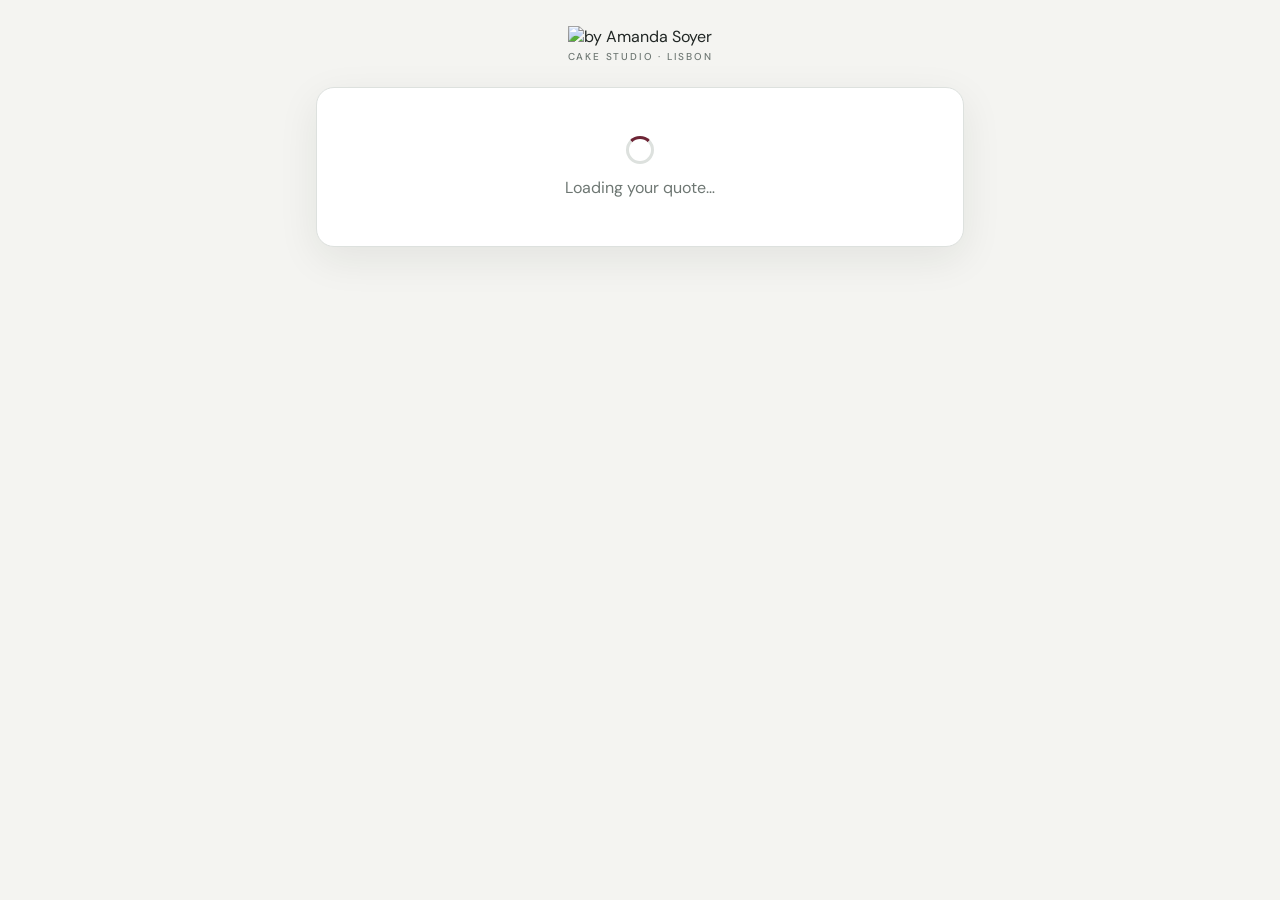
==== commit b4bc7ac9: "Update index.html" ====
--- a/order/index.html
+++ b/order/index.html
@@ -1,3001 +1,132 @@
-<!DOCTYPE html>
+<!doctype html>
 <html lang="en">
 <head>
-<meta charset="UTF-8">
-<meta name="viewport" content="width=device-width, initial-scale=1, minimum-scale=1, maximum-scale=1, user-scalable=no, viewport-fit=cover">
-<meta name="theme-color" content="#69162D">
-<meta name="apple-mobile-web-app-capable" content="yes">
-<meta name="apple-mobile-web-app-status-bar-style" content="default">
-<meta name="apple-mobile-web-app-title" content="byAS Orders">
-<title>by Amanda Soyer — Orders</title>
-<link rel="icon" type="image/x-icon" href="https://ivnybivjjydihltknlmo.supabase.co/storage/v1/object/public/references/icons-dashboard/favicon.ico">
-<link rel="icon" type="image/png" sizes="16x16" href="https://ivnybivjjydihltknlmo.supabase.co/storage/v1/object/public/references/icons-dashboard/favicon-16x16.png">
-<link rel="icon" type="image/png" sizes="32x32" href="https://ivnybivjjydihltknlmo.supabase.co/storage/v1/object/public/references/icons-dashboard/favicon-32x32.png">
-<link rel="icon" type="image/png" sizes="48x48" href="https://ivnybivjjydihltknlmo.supabase.co/storage/v1/object/public/references/icons-dashboard/favicon-48x48.png">
-<link rel="apple-touch-icon" sizes="180x180" href="https://ivnybivjjydihltknlmo.supabase.co/storage/v1/object/public/references/icons-dashboard/apple-touch-icon.png">
-<link rel="manifest" href="site.webmanifest">
-<link rel="preconnect" href="https://fonts.googleapis.com">
-<link rel="preconnect" href="https://fonts.gstatic.com" crossorigin>
-<link href="https://fonts.googleapis.com/css2?family=Instrument+Sans:wght@400;500;600;700&display=swap" rel="stylesheet">
-<style>
-  :root{
-    --bg:#F7F1EA; --card:#FFFFFF; --ink:#43212E; --ink-soft:#8A6B76; --ink-faint:#B39CA5;
-    --line:#ECE0D7; --accent:#8C1D3A; --accent2:#D14D72; --accent-soft:#FBE7EC;
-    --new:#D14D72; --quoted:#C98A2E; --confirmed:#6E9B5B; --delivered:#46765F; --done:#9A8C93; --cancel:#B26B6B;
-    --paid:#6E9B5B; --deposit:#C98A2E; --unpaid:#B39CA5;
-    --shadow:0 2px 12px rgba(67,33,46,.08); --shadow-lg:0 12px 40px rgba(67,33,46,.16);
-  }
-  *{box-sizing:border-box;-webkit-tap-highlight-color:transparent}
-  html,body{margin:0;padding:0}
-  body{background:var(--bg);font-family:'Instrument Sans',system-ui,sans-serif;color:var(--ink)}
-
-  /* Login */
-  #login{position:fixed;inset:0;background:linear-gradient(160deg,#F7F1EA,#F1E2D8);display:flex;flex-direction:column;align-items:center;justify-content:center;padding:32px;z-index:100}
-  #login img{width:290px;max-width:80%;margin-bottom:26px}
-  #login .box{background:var(--card);border:1px solid var(--line);border-radius:20px;box-shadow:var(--shadow);padding:22px;width:100%;max-width:340px}
-  #login h2{font-family:'Instrument Sans',system-ui,sans-serif;font-weight:600;font-size:18px;margin:0 0 14px;text-align:center}
-  #login input{width:100%;border:1.5px solid var(--line);border-radius:13px;padding:13px 14px;font-size:16px;font-family:inherit;outline:none;margin-bottom:12px}
-  #login input:focus{border-color:var(--accent)}
-  #login button{width:100%;border:none;border-radius:13px;background:var(--accent);color:#fff;font-family:inherit;font-weight:600;font-size:15px;padding:13px;cursor:pointer}
-  #login .err{color:var(--cancel);font-size:13px;margin:2px 0 12px;display:none}
-  #login .hint{font-size:12px;color:var(--ink-faint);text-align:center;margin-top:14px}
-
-  #app{display:none;max-width:860px;margin:0 auto;padding:0 16px 90px}
-  header{position:sticky;top:0;background:rgba(247,241,234,.92);backdrop-filter:blur(10px);z-index:20;padding:14px 0 0;border-bottom:1px solid var(--line)}
-  .htop{display:flex;align-items:center;justify-content:space-between;gap:12px;margin-bottom:12px}
-  .brand{display:flex;align-items:center;gap:10px}
-  .brand img{height:34px}
-  .brand-restart{display:flex;align-items:center;margin:0;padding:0;border:0;background:transparent;cursor:pointer}
-  .brand .dt{color:var(--ink-soft);font-size:13px}
-  .logout{background:none;border:1px solid var(--line);border-radius:10px;padding:7px 12px;font-family:inherit;font-size:13px;font-weight:600;color:var(--ink-soft);cursor:pointer}
-
-  /* view tabs */
-  .tabs{display:flex;gap:4px;background:#EFE3DA;border-radius:12px;padding:4px}
-  .tab{flex:1;text-align:center;padding:9px 4px;border-radius:9px;font-size:13px;font-weight:600;color:var(--ink-soft);cursor:pointer;transition:all .15s}
-  .tab.on{background:var(--card);color:var(--ink);box-shadow:var(--shadow)}
-
-  .ordersUI{padding-bottom:10px}
-  .search{width:100%;border:1.5px solid var(--line);border-radius:12px;background:var(--card);padding:11px 14px;font-size:15px;font-family:inherit;outline:none;margin-top:12px}
-  .search:focus{border-color:var(--accent)}
-  .buckets{display:flex;gap:6px;overflow-x:auto;padding:10px 0 2px;scrollbar-width:none}
-  .buckets::-webkit-scrollbar{display:none}
-  .bpill{flex:0 0 auto;border:1.5px solid var(--line);background:var(--card);border-radius:10px;padding:6px 10px;cursor:pointer;display:flex;align-items:center;gap:6px;font-size:12.5px;font-weight:600;color:var(--ink-soft);transition:all .15s}
-  .bpill.active{background:var(--ink);color:#fff;border-color:var(--ink)}
-  .bpill .n{font-variant-numeric:tabular-nums;opacity:.65}
-  .bpill .badge{background:var(--accent2);color:#fff;border-radius:99px;min-width:16px;height:16px;padding:0 4px;font-size:10px;font-weight:700;display:flex;align-items:center;justify-content:center}
-  .statusrow{display:flex;gap:6px;overflow-x:auto;padding:9px 0 4px;scrollbar-width:none}
-  .statusrow::-webkit-scrollbar{display:none}
-  .schip{flex:0 0 auto;border:1px solid var(--line);background:var(--card);border-radius:99px;padding:5px 10px;font-size:12px;font-weight:600;color:var(--ink-soft);cursor:pointer}
-  .schip.active{background:var(--accent-soft);border-color:var(--accent2);color:var(--accent)}
-
-  #main{padding-top:14px}
-  .ghead{font-family:'Instrument Sans',system-ui,sans-serif;font-weight:600;font-size:15px;color:var(--ink-soft);margin:20px 2px 10px;display:flex;align-items:center;gap:9px}
-  .ghead .ln{flex:1;height:1px;background:var(--line)}
-
-  .ocard{background:var(--card);border:1px solid var(--line);border-radius:16px;box-shadow:var(--shadow);padding:14px 15px 14px 17px;margin-bottom:10px;cursor:pointer;position:relative;overflow:hidden;transition:transform .12s}
-  .ocard:active{transform:scale(.995)}
-  .ocard::before{content:"";position:absolute;left:0;top:0;bottom:0;width:4px;background:var(--st)}
-  .oc-top{display:flex;align-items:flex-start;justify-content:space-between;gap:10px}
-  .oc-name{font-weight:600;font-size:16px;display:flex;align-items:center;gap:8px}
-  .oc-name .dot{width:8px;height:8px;border-radius:50%;background:var(--accent2);flex:0 0 auto}
-  .ocard:not(.unread) .oc-name{font-weight:500}
-  .ocard:not(.unread) .oc-name .dot{display:none}
-  .oc-price{font-family:'Instrument Sans',system-ui,sans-serif;font-weight:600;font-size:15px;white-space:nowrap}
-  .oc-meta{color:var(--ink-soft);font-size:13px;margin-top:3px}
-  .oc-bottom{display:flex;align-items:center;justify-content:space-between;gap:10px;margin-top:10px}
-  .oc-date{font-size:13px;font-weight:600}
-  .oc-date.over{color:var(--cancel)}
-  .oc-date .rel{color:var(--ink-faint);font-weight:500;margin-left:5px}
-  .chips{display:flex;gap:6px;align-items:center}
-  .chip{font-size:11px;font-weight:700;letter-spacing:.03em;text-transform:uppercase;padding:4px 9px;border-radius:99px;color:#fff}
-  .paychip{font-size:10.5px;font-weight:700;padding:3px 8px;border-radius:99px;border:1.5px solid}
-  .fbchip{font-size:13px;line-height:1;padding:2px 1px}
-  .empty{text-align:center;color:var(--ink-faint);padding:50px 20px;font-size:14px}
-  .blchip{font-size:10.5px;font-weight:700;color:#fff;background:var(--cancel);padding:2px 7px;border-radius:99px;margin-left:2px}
-  .blbtn{width:100%;margin-top:10px;border-radius:12px;padding:11px;font-family:inherit;font-weight:600;font-size:14px;cursor:pointer;border:1.5px solid var(--cancel);background:none;color:var(--cancel)}
-  .delbtn{width:100%;margin-top:10px;border-radius:12px;padding:11px;font-family:inherit;font-weight:600;font-size:14px;
-    cursor:pointer;border:1.5px solid transparent;background:#F4E7E7;color:#A32020}
-  .delbtn.confirm{background:#A32020;color:#fff;border-color:#A32020}
-  .fbbox{display:flex;align-items:center;gap:11px;background:var(--card);border:1px solid var(--line);border-radius:14px;padding:12px 14px}
-  .fbbox .fbem{font-size:24px;line-height:1}
-  .fbbox b{font-size:15px;font-weight:700;display:block;color:var(--ink)}
-  .fbbox .fbcap{font-size:11.5px;color:var(--ink-faint)}
-  .fbbox.excellent,.fbbox.good{border-color:var(--paid)}
-  .fbbox.poor{border-color:var(--cancel)}
-  .blbtn.on{background:var(--cancel);color:#fff;border-color:transparent}
-
-  /* stats */
-  .statgrid{display:grid;grid-template-columns:1fr 1fr;gap:11px;margin-bottom:6px}
-  .statcard{background:var(--card);border:1px solid var(--line);border-radius:16px;box-shadow:var(--shadow);padding:16px}
-  .statcard .num{font-family:'Instrument Sans',system-ui,sans-serif;font-weight:600;font-size:28px;line-height:1}
-  .statcard .cap{font-size:12.5px;color:var(--ink-soft);margin-top:6px}
-  .statcard.wide{grid-column:1/-1}
-  .barrow{display:flex;align-items:center;gap:10px;margin:9px 0;font-size:13px}
-  .barrow .bname{flex:0 0 128px;font-weight:600}
-  .barrow .btrack{flex:1;height:9px;background:var(--line);border-radius:99px;overflow:hidden}
-  .barrow .bfill{height:100%;background:linear-gradient(90deg,#E28AA3,var(--accent2));border-radius:99px}
-  .barrow .bval{flex:0 0 auto;color:var(--ink-soft);font-variant-numeric:tabular-nums}
-
-  /* calendar */
-  .calhead{display:flex;align-items:center;justify-content:space-between;margin:4px 0 12px}
-  .calhead .mo{font-family:'Instrument Sans',system-ui,sans-serif;font-weight:600;font-size:18px}
-  .calnav{width:34px;height:34px;border-radius:10px;border:1px solid var(--line);background:var(--card);font-size:16px;cursor:pointer;color:var(--ink)}
-  .calgrid{display:grid;grid-template-columns:repeat(7,1fr);gap:5px}
-  .caldow{text-align:center;font-size:11px;font-weight:700;color:var(--ink-faint);text-transform:uppercase;padding:4px 0}
-  .calcell{aspect-ratio:1;border:1px solid var(--line);background:var(--card);border-radius:11px;padding:5px;cursor:pointer;position:relative;display:flex;flex-direction:column}
-  .calcell.empty{background:transparent;border:none;cursor:default}
-  .calcell.today{border-color:var(--line);box-shadow:none}
-  .calcell.sel{border:2px solid var(--accent);background:var(--card);color:var(--ink);padding:4px}
-  .calcell .d{display:inline-flex;width:24px;height:24px;align-items:center;justify-content:center;border-radius:50%;font-size:12px;font-weight:600}
-  .calcell.today .d{background:var(--accent);color:#fff}
-  .calcell.past .d{color:#A9AEAB}
-  .calcell.past.today .d{color:#fff}
-  .calcell .dots{display:flex;flex-wrap:wrap;gap:2px;margin-top:auto}
-  .calcell .cdot{width:7px;height:7px;border-radius:50%}
-  .calcell .more{font-size:9px;color:var(--ink-faint)}
-  .calsel{margin-top:16px}
-
-  /* holidays / off-days */
-  .holiday-card{background:var(--card);border:1px solid var(--line);border-radius:16px;padding:18px;margin-bottom:16px}
-  .holiday-card h3{margin:0 0 4px;font-size:16px}
-  .holiday-card>p{margin:0 0 14px;color:var(--ink-soft);font-size:12.5px;line-height:1.45}
-  .holiday-card .calcell{aspect-ratio:1;padding:2px;overflow:hidden;align-items:center;justify-content:center}
-  .holiday-card .calcell .d{width:20px;height:20px;font-size:11px}
-  .holiday-card .calcell.sel{padding:1px}
-  .holiday-card .calcell.saved{border-color:#C98A2E;background:#FBF3E6}
-  .holiday-card .calcell.saved .d{background:#C98A2E;color:#fff}
-  .holiday-card .calcell.past{opacity:.4}
-  .holiday-tag{position:absolute;top:1px;right:1px;font-size:6px;line-height:1;font-weight:800;letter-spacing:.02em;color:#C98A2E;background:rgba(201,138,46,.12);border-radius:4px;padding:1px 2px;white-space:nowrap}
-  .holiday-actions{display:flex;gap:8px;margin-top:14px;flex-wrap:wrap}
-  .holiday-actions button{min-height:40px;padding:0 14px;border:1px solid var(--line);border-radius:10px;background:var(--card);color:var(--ink);font:700 12px 'Instrument Sans',sans-serif;cursor:pointer}
-  .holiday-actions button.primary{background:var(--accent);border-color:var(--accent);color:#fff}
-  .holiday-actions button:active{transform:translateY(1px)}
-  .holiday-list{display:flex;flex-direction:column;gap:8px}
-  .holiday-row{display:flex;align-items:center;justify-content:space-between;gap:10px;padding:10px 12px;border:1px solid var(--line);border-radius:10px;background:var(--card);font-size:13px}
-  .holiday-row button{min-height:32px;padding:0 11px;border:1px solid #E7BFC6;border-radius:9px;background:#FFF4F5;color:#A3263C;font:700 11.5px 'Instrument Sans',sans-serif;cursor:pointer}
-
-  /* my info */
-  .inforow{background:var(--card);border:1px solid var(--line);border-radius:14px;box-shadow:var(--shadow);padding:12px 14px;margin-bottom:10px}
-  .inforow .k{font-size:11px;font-weight:700;letter-spacing:.06em;text-transform:uppercase;color:var(--ink-faint);margin-bottom:5px}
-  .inforow .vwrap{display:flex;align-items:center;gap:10px}
-  .inforow input,.inforow textarea{flex:1;border:none;background:none;font-family:inherit;font-size:15px;color:var(--ink);outline:none;padding:0;resize:none}
-  .inforow textarea{min-height:44px;line-height:1.4}
-  .cpbtn{flex:0 0 auto;border:1px solid var(--line);background:var(--bg);border-radius:9px;padding:7px 11px;font-family:inherit;font-size:12.5px;font-weight:600;color:var(--ink-soft);cursor:pointer}
-  .cpbtn.ok{background:var(--confirmed);color:#fff;border-color:transparent}
-  .infonote{font-size:12.5px;color:var(--ink-faint);margin:6px 2px 16px}
-
-  /* sheet */
-  #overlay{position:fixed;inset:0;background:rgba(40,20,28,.4);backdrop-filter:blur(2px);z-index:50;display:none}
-  #overlay.show{display:block}
-  #sheet{position:fixed;z-index:60;background:var(--bg);box-shadow:var(--shadow-lg);display:none;flex-direction:column;left:50%;bottom:0;transform:translateX(-50%);width:100%;max-width:520px;max-height:92vh;border-radius:22px 22px 0 0}
-  #sheet.show{display:flex;animation:up .28s cubic-bezier(.2,.8,.2,1)}
-  @keyframes up{from{transform:translate(-50%,40px);opacity:.6}to{transform:translate(-50%,0);opacity:1}}
-  .sh-head{padding:16px 18px 12px;border-bottom:1px solid var(--line);position:relative}
-  .sh-grab{width:38px;height:4px;border-radius:99px;background:var(--line);margin:0 auto 12px}
-  .sh-close{position:absolute;right:14px;top:14px;width:30px;height:30px;border-radius:50%;border:1px solid var(--line);background:var(--card);font-size:15px;color:var(--ink-soft);cursor:pointer}
-  .sh-name{font-family:'Instrument Sans',system-ui,sans-serif;font-weight:600;font-size:21px}
-  .sh-sub{color:var(--ink-soft);font-size:13.5px;margin-top:2px}
-  .sh-ordered{color:var(--ink-faint);font-size:11.5px;margin-top:5px;display:flex;align-items:center;gap:5px}
-  .sh-ordered b{font-weight:600;color:var(--ink-soft)}
-  .sh-body{overflow-y:auto;padding:16px 18px 24px}
-  .sh-body::-webkit-scrollbar{width:0}
-  .statusbtns{display:flex;gap:7px;flex-wrap:wrap}
-  .sbtn{border:1.5px solid var(--line);background:var(--card);border-radius:10px;padding:8px 12px;font-family:inherit;font-size:13px;font-weight:600;color:var(--ink-soft);cursor:pointer}
-  .sbtn.on{color:#fff;border-color:transparent}
-  .sec{margin-top:18px}
-  .sec .lbl{font-size:11px;font-weight:700;letter-spacing:.08em;text-transform:uppercase;color:var(--ink-faint);margin-bottom:8px}
-  .sec .lbl .cnt{font-weight:600;letter-spacing:0;text-transform:none;color:var(--brand);margin-left:4px}
-  .pgal{display:grid;grid-template-columns:1fr 1fr 1fr;gap:7px}
-  .pgal.one{grid-template-columns:1fr}
-  .pgi{position:relative;display:block;border-radius:12px;overflow:hidden;border:1px solid var(--line);background:var(--card)}
-  .pgal.one .pgi{border-radius:14px}
-  .pgi img{width:100%;height:100%;aspect-ratio:1;object-fit:cover;display:block}
-  .pgal.one .pgi img{aspect-ratio:auto;height:auto}
-  .pgn{position:absolute;top:5px;left:5px;background:rgba(20,20,20,.6);color:#fff;font-size:10px;font-weight:700;
-    width:17px;height:17px;border-radius:50%;display:flex;align-items:center;justify-content:center}
-  .kv{background:var(--card);border:1px solid var(--line);border-radius:14px;overflow:hidden}
-  .kv .r{display:flex;justify-content:space-between;gap:14px;padding:11px 14px;border-bottom:1px solid var(--line);font-size:14px}
-  .kv .r:last-child{border-bottom:none}
-  .kv .k{color:var(--ink-soft);flex:0 0 auto}
-  .kv .v{text-align:right;font-weight:500}
-  .cols{display:flex;flex-wrap:wrap;gap:6px;justify-content:flex-end}
-  .cols span{display:inline-flex;align-items:center;gap:5px;font-size:13px}
-  .cols i{width:13px;height:13px;border-radius:4px;border:1px solid rgba(0,0,0,.12)}
-  .photo{background:var(--card);border:1px dashed var(--line);border-radius:14px;height:110px;display:flex;align-items:center;justify-content:center;color:var(--ink-faint);font-size:12px;flex-direction:column;gap:6px}
-  .photo .big{font-size:26px}
-  .notebox{background:var(--accent-soft);border-radius:12px;padding:11px 13px;font-size:13.5px;line-height:1.5;color:var(--ink)}
-  .warnbox{background:#F7E4E0;border:1px solid #ECC9C2;border-radius:12px;padding:11px 13px;font-size:13px;color:#7A2233;line-height:1.5}
-
-  /* payment block */
-  .paywrap{background:var(--card);border:1px solid var(--line);border-radius:14px;padding:14px}
-  .paytop{display:flex;justify-content:space-between;align-items:baseline;margin-bottom:10px}
-  .paytop .big{font-family:'Instrument Sans',system-ui,sans-serif;font-weight:600;font-size:20px}
-  .paytop .left{font-size:13px;font-weight:600;color:var(--deposit)}
-  .paytop .left.done{color:var(--paid)}
-  .paytrack{height:9px;background:var(--line);border-radius:99px;overflow:hidden;margin-bottom:12px}
-  .payfill{height:100%;background:var(--paid);border-radius:99px;transition:width .3s}
-  .payinput{display:flex;gap:8px;align-items:center}
-  .payinput input{flex:1;border:1.5px solid var(--line);border-radius:11px;padding:10px 12px;font-size:15px;font-family:inherit;outline:none}
-  .payinput input:focus{border-color:var(--accent2)}
-  .payquick{display:flex;gap:7px;margin-top:9px}
-  .pqbtn{flex:1;border:1px solid var(--line);background:var(--bg);border-radius:10px;padding:8px;font-family:inherit;font-size:12.5px;font-weight:600;color:var(--ink-soft);cursor:pointer}
-
-  .actionbtn{width:100%;display:flex;align-items:center;justify-content:center;gap:8px;border-radius:12px;padding:13px;font-family:inherit;font-weight:600;font-size:15px;cursor:pointer;border:none;margin-top:10px}
-  .copybtn{background:var(--ink);color:#fff}
-  .copybtn.ok{background:var(--confirmed)}
-  .wa{background:#25D366;color:#fff;text-decoration:none}
-  .readtoggle{width:100%;margin-top:10px;background:none;border:1px solid var(--line);border-radius:12px;padding:11px;font-family:inherit;font-weight:600;font-size:14px;color:var(--ink-soft);cursor:pointer}
-
-  @media(min-width:560px){
-    #sheet{bottom:auto;top:50%;transform:translate(-50%,-50%);border-radius:22px;max-height:88vh}
-    #sheet.show{animation:pop .24s ease}
-    @keyframes pop{from{transform:translate(-50%,-46%);opacity:.6}to{transform:translate(-50%,-50%);opacity:1}}
-    .sh-grab{display:none}
-  }
-
-  /* 2026 operations redesign */
-  :root{
-    --bg:#F3F4F2;--card:#FFFFFF;--ink:#1E2523;--ink-soft:#65706C;--ink-faint:#98A09D;
-    --line:#DDE2DF;--accent:#6D2435;--accent2:#8B3348;--accent-soft:#F4E8EB;
-    --new:#B4233A;--quoted:#A46B16;--awaiting:#315E74;--confirmed:#34745A;--done:#64706C;
-    --cancel:#A74646;--deleted:#7C8380;--paid:#34745A;--deposit:#A46B16;--unpaid:#7C8380;
-    --shadow:0 1px 3px rgba(25,35,31,.06),0 8px 24px rgba(25,35,31,.04);
-    --shadow-lg:0 24px 60px rgba(25,35,31,.22)
-  }
-  body{background:var(--bg)}
-  #login{background:linear-gradient(160deg,#F4F5F3,#E7EAE7)}
-  header{background:rgba(243,244,242,.94)}
-  .tabs{background:#E6E9E6;border:1px solid var(--line)}
-  .ordersUI{padding-bottom:7px}
-  .buckets{display:grid;grid-template-columns:repeat(4,minmax(0,1fr));gap:0;padding:11px 0 0;overflow:visible;border-bottom:1px solid var(--line)}
-  .bpill{min-width:0;justify-content:center;border:0;border-radius:0;background:transparent;padding:9px 4px 10px;position:relative;color:var(--ink-soft);gap:5px;white-space:nowrap}
-  .bpill.active{background:transparent;color:var(--ink);box-shadow:none}
-  .bpill.active::after{content:"";position:absolute;left:10px;right:10px;bottom:-1px;height:2px;background:var(--accent);border-radius:2px}
-  .bpill .n{display:inline-flex;align-items:center;justify-content:center;min-width:20px;height:20px;padding:0 6px;border-radius:99px;background:#E2E6E3;color:var(--ink);font-size:10px;opacity:1}
-  .bpill .badge{position:absolute;top:2px;right:3px;box-shadow:0 0 0 2px var(--bg)}
-  .statusrow{display:none}
-  .ocard{border-radius:14px;padding:15px 16px;margin-bottom:9px;overflow:visible}
-  .ocard::before{display:none}
-  .ocard.unread{background:#FFF9FA;border-color:#D9A7B3;box-shadow:0 0 0 1px rgba(180,35,58,.06),var(--shadow)}
-  .ocard.unread::after{content:"NEW";position:absolute;right:14px;top:-7px;background:var(--new);color:#fff;border-radius:99px;padding:3px 7px;font-size:9px;font-weight:800;letter-spacing:.08em}
-  .oc-name{font-size:16px}.oc-name .dot{display:none!important}
-  .oc-price{font-family:'Instrument Sans',system-ui,sans-serif;font-size:21px;font-weight:700;letter-spacing:-.02em}
-  .oc-date{font-size:12.5px}.oc-timegrid{display:flex;gap:10px;flex-wrap:wrap;margin-top:10px;color:var(--ink-soft);font-size:12px}
-  .oc-timegrid span{display:inline-flex;align-items:center;gap:5px}.oc-timegrid b{color:var(--ink);font-weight:600}
-  .chip{display:none}.ghead{font-family:'Instrument Sans',system-ui,sans-serif;text-transform:uppercase;letter-spacing:.08em;font-size:11px;font-weight:700}
-  #sheet{max-width:720px;background:var(--bg)}
-  .sh-head{background:var(--card);padding-right:155px}
-  .sh-name{font-family:'Instrument Sans',system-ui,sans-serif;font-size:23px;font-weight:700;letter-spacing:-.02em}
-  .contact-dock{position:absolute;right:52px;top:16px;border:0;border-radius:11px;background:var(--ink);color:#fff;padding:9px 12px;font:600 12px 'Instrument Sans',sans-serif;cursor:pointer}
-  .summary-pills{display:flex;gap:7px;flex-wrap:wrap;margin-top:10px}.summary-pill{background:#EEF0EE;border:1px solid var(--line);border-radius:9px;padding:7px 9px;font-size:12px;color:var(--ink-soft)}.summary-pill b{color:var(--ink)}
-  .progress{display:flex;align-items:flex-start;margin:6px 0 2px;overflow-x:auto;padding:3px 1px 7px}.progress-step{position:relative;flex:1;min-width:82px;text-align:center;border:0;background:none;color:var(--ink-faint);font:600 10.5px 'Instrument Sans',sans-serif;cursor:pointer;padding:25px 3px 0}.progress-step::before{content:"";position:absolute;width:14px;height:14px;border-radius:50%;background:var(--card);border:2px solid var(--line);top:2px;left:50%;transform:translateX(-50%);z-index:2}.progress-step::after{content:"";position:absolute;height:2px;background:var(--line);top:9px;left:-50%;right:50%}.progress-step:first-child::after{display:none}.progress-step.complete,.progress-step.current{color:var(--ink)}.progress-step.complete::before,.progress-step.current::before{background:var(--confirmed);border-color:var(--confirmed)}.progress-step.complete::after,.progress-step.current::after{background:var(--confirmed)}.progress-step.current::before{box-shadow:0 0 0 4px rgba(52,116,90,.13)}
-  .quote-edit{display:grid;grid-template-columns:1fr auto;gap:8px}.quote-edit input{width:100%;border:1.5px solid var(--line);background:var(--card);border-radius:11px;padding:11px 12px;font:600 16px 'Instrument Sans',sans-serif}.quote-edit button{border:0;border-radius:11px;background:var(--ink);color:#fff;padding:0 15px;font-weight:600;cursor:pointer}
-  .pgal,.pgal.one{grid-template-columns:repeat(3,1fr)}.pgal.one .pgi{border-radius:12px}.pgi,.photo-slot{aspect-ratio:1}.pgal.one .pgi img,.pgi img{width:100%;height:100%;aspect-ratio:1;object-fit:cover}.photo-slot{border:1px dashed var(--line);border-radius:12px;background:#ECEFEC;display:flex;align-items:center;justify-content:center;color:var(--ink-faint);font-size:11px}
-  .pgi{cursor:zoom-in}.courier-note{background:#EAF1F4;border:1px solid #CBDDE5;border-radius:12px;padding:11px 13px;font-size:12.5px;line-height:1.45;color:#294B5B;margin-top:9px}
-  .danger-actions{display:grid;grid-template-columns:1fr 1fr;gap:8px}.danger-actions button{margin-top:0}
-  .panel-overlay{position:fixed;inset:0;background:rgba(20,28,25,.5);backdrop-filter:blur(3px);z-index:80;display:none}.panel-overlay.show{display:block}
-  .contact-panel{position:fixed;z-index:90;right:0;top:0;bottom:0;width:min(520px,100%);background:var(--bg);box-shadow:var(--shadow-lg);transform:translateX(105%);transition:transform .24s ease;display:flex;flex-direction:column}.contact-panel.show{transform:translateX(0)}
-  .panel-head{background:var(--card);border-bottom:1px solid var(--line);padding:17px 18px;display:flex;align-items:center;justify-content:space-between}.panel-head h2{font-size:18px;margin:0}.panel-close{border:1px solid var(--line);background:var(--card);width:32px;height:32px;border-radius:50%;cursor:pointer}.panel-body{overflow:auto;padding:16px 18px 30px}
-  .message-card{background:var(--card);border:1px solid var(--line);border-radius:14px;padding:13px;margin-bottom:10px}.message-card.done{opacity:.58}.message-card h3{font-size:14px;margin:0 0 8px}.message-preview{white-space:pre-wrap;background:#F0F2F0;border-radius:10px;padding:10px;font-size:11.5px;line-height:1.45;color:var(--ink-soft);max-height:160px;overflow:auto}.message-actions{display:grid;grid-template-columns:1fr 1fr;gap:7px;margin-top:9px}.message-actions button,.message-actions a{border:1px solid var(--line);border-radius:10px;background:var(--card);color:var(--ink);padding:9px;text-align:center;text-decoration:none;font:600 12px 'Instrument Sans',sans-serif;cursor:pointer}.message-actions .primary{background:var(--ink);color:#fff;border-color:var(--ink)}
-  .portal-box{background:#EAF1ED;border:1px solid #CADBD2;border-radius:12px;padding:12px;margin-bottom:12px}.portal-url{font-size:12px;word-break:break-all;color:var(--ink-soft);margin:6px 0}.portal-box button{border:0;border-radius:9px;background:var(--confirmed);color:#fff;padding:9px 11px;font-weight:600;cursor:pointer}.portal-box .muted-btn{background:var(--card);color:var(--ink);border:1px solid var(--line)}
-  .portal-manager{background:#F7F8F7;border:1px solid var(--line);border-radius:14px;padding:13px;margin-bottom:13px}.portal-manager-head{display:flex;align-items:center;justify-content:space-between;gap:10px}.portal-manager-head strong{font-size:14px}.portal-state{display:inline-flex;align-items:center;border-radius:999px;padding:5px 9px;background:#E6F1EB;color:#276849;font-size:10px;font-weight:800;text-transform:uppercase;letter-spacing:.04em}.portal-state.expired{background:#F3E9D9;color:#8A5B14}.portal-state.terminated{background:#F7E4E6;color:#9D273C}.portal-manager-copy{margin:8px 0 11px;color:var(--ink-soft);font-size:11.5px;line-height:1.45}.portal-manager-url{padding:9px 10px;border:1px solid var(--line);border-radius:9px;background:#fff;color:var(--ink-soft);font-size:10.5px;word-break:break-all}.portal-actions{display:grid;grid-template-columns:1fr 1fr;gap:7px;margin-top:9px}.portal-actions button,.portal-actions a{display:flex;align-items:center;justify-content:center;min-height:38px;padding:8px 9px;border:1px solid var(--line);border-radius:9px;background:#fff;color:var(--ink);font:700 10.5px 'Instrument Sans',sans-serif;text-decoration:none;text-align:center;cursor:pointer;transition:transform .12s ease,box-shadow .12s ease,background .12s ease,border-color .12s ease,filter .12s ease}.portal-actions button:active,.portal-actions a:active{transform:translateY(1px);filter:brightness(.95)}.portal-actions .primary{border-color:var(--confirmed);background:var(--confirmed);color:#fff}.portal-actions .danger{border-color:#E7BFC6;background:#FFF4F5;color:#A3263C}.portal-actions .ghost{background:#fff;color:var(--ink)}.portal-history{margin-top:12px;padding-top:11px;border-top:1px solid var(--line)}.portal-history-title{font-size:10px;font-weight:800;letter-spacing:.07em;text-transform:uppercase;color:var(--ink-faint);margin-bottom:7px}.portal-version{display:grid;grid-template-columns:minmax(0,1fr) auto;gap:7px;align-items:center;padding:8px 0;border-top:1px solid #E8EAE8}.portal-version:first-of-type{border-top:0}.portal-version-copy{min-width:0;font-size:11px;color:var(--ink-soft);line-height:1.4}.portal-version-copy b{display:block;color:var(--ink);font-size:11.5px}.portal-version-actions{display:flex;align-items:center;gap:6px}.portal-version button{border:1px solid var(--line);border-radius:8px;background:#fff;color:var(--accent);padding:7px 8px;font:750 10px 'Instrument Sans',sans-serif;cursor:pointer}.portal-version .portal-version-delete{display:grid;place-items:center;width:26px;height:26px;padding:0;border-radius:999px;color:#A3263C;background:#FFF4F5;border-color:#E7BFC6;line-height:1;font-size:14px}.portal-history-empty{font-size:11px;color:var(--ink-faint)}
-  .lightbox{position:fixed;inset:0;z-index:110;background:rgba(10,14,12,.92);display:none;align-items:center;justify-content:center;padding:55px 18px 25px}.lightbox.show{display:flex}.lightbox img{max-width:100%;max-height:100%;object-fit:contain}.lightbox-actions{position:absolute;top:14px;right:14px;display:flex;gap:8px}.lightbox-actions a,.lightbox-actions button{border:1px solid rgba(255,255,255,.35);background:rgba(255,255,255,.12);color:#fff;border-radius:10px;padding:9px 12px;text-decoration:none;font:600 12px 'Instrument Sans',sans-serif;cursor:pointer}
-  @media(max-width:560px){.buckets{grid-template-columns:repeat(4,minmax(74px,1fr));overflow-x:auto}.bpill{font-size:11px}.sh-head{padding-right:48px}.contact-dock{position:fixed;right:15px;bottom:18px;top:auto;z-index:75;box-shadow:0 8px 24px rgba(25,35,31,.24);font-size:13px;padding:12px 14px}.summary-pills{margin-right:0}.message-actions{grid-template-columns:1fr}.danger-actions{grid-template-columns:1fr}}
-
-  /* compact order workspace refinements */
-  .buckets{grid-template-columns:repeat(4,minmax(0,1fr))}
-  .ocard{padding-left:20px}
-  .ocard::before{display:block;content:"";position:absolute;left:0;top:0;bottom:0;width:5px;border-radius:14px 0 0 14px;background:var(--st)}
-  .sh-head{min-height:118px;padding:15px 105px 12px 18px}
-  .sh-name{font-size:23px;line-height:1.18}
-  .sh-sub{font-weight:600;color:var(--ink);margin-top:5px}
-  .sh-flavour{color:var(--ink-soft);font-size:13.5px;margin-top:2px}
-  .sh-ordered{margin-top:6px}
-  .contact-dock{top:53px;right:14px;background:var(--accent);padding:9px 13px}
-  .summary-grid{display:grid;grid-template-columns:1fr 1fr;gap:8px;margin-top:4px}
-  .summary-metric{background:var(--card);border:1px solid var(--line);border-radius:12px;padding:11px 12px;min-width:0}
-  .summary-line{display:flex;align-items:baseline;gap:6px;color:var(--ink-soft);font-size:12px}
-  .summary-line .dots{flex:1;border-bottom:1px dotted #AEB6B2;min-width:12px;transform:translateY(-3px)}
-  .summary-line b{color:var(--ink);font-size:16px;white-space:nowrap}
-  .summary-metric.total{background:linear-gradient(135deg,#7B2C40,#602032);border-color:transparent;color:#fff}
-  .summary-metric.total .summary-line,.summary-metric.total .summary-line b{color:#fff}
-  .summary-metric.total .summary-line b{font-size:23px}.summary-metric.total .dots{border-color:rgba(255,255,255,.45)}
-  .progress{gap:6px;overflow:visible;padding:1px 0;margin:6px 0 0}
-  .progress-step{min-width:0;height:48px;padding:0 4px;border:1px solid var(--line);border-radius:10px;background:var(--card);font-size:10.5px;display:flex;align-items:center;justify-content:center;line-height:1.15}
-  .progress-step::before,.progress-step::after{display:none}
-  .progress-step.complete,.progress-step.current{background:var(--confirmed);border-color:var(--confirmed);color:#fff;box-shadow:0 4px 10px rgba(52,116,90,.14)}
-  .customer-cancelled-progress{padding:13px 14px;border:1px solid rgba(180,35,58,.28);border-radius:11px;background:#FFF1F2;color:#B4233A;font-size:13px;font-weight:700;line-height:1.4;text-align:center}
-  .detail-accordion{margin-top:12px;background:var(--card);border:1px solid var(--line);border-radius:14px;overflow:hidden}
-  .detail-accordion summary{list-style:none;display:flex;align-items:center;justify-content:space-between;padding:14px 15px;font-size:13px;font-weight:700;cursor:pointer;user-select:none}
-  .detail-accordion summary::-webkit-details-marker{display:none}.detail-accordion summary::after{content:"+";font-size:19px;font-weight:400;color:var(--ink-faint);transition:transform .14s ease}.detail-accordion[open] summary::after{transform:rotate(45deg)}
-  .accordion-body{padding:0 14px 14px;border-top:1px solid var(--line);animation:detailIn .13s ease-out}@keyframes detailIn{from{opacity:.65;transform:translateY(-3px)}to{opacity:1;transform:none}}
-  .accordion-body .sec{margin-top:14px}.accordion-body .sec:first-child{margin-top:12px}
-  .final-quote-row{display:grid;grid-template-columns:minmax(0,1fr) auto;gap:8px;align-items:stretch}.final-quote-row input{min-width:0;border:1.5px solid var(--line);border-radius:11px;background:var(--card);padding:10px 12px;font:700 17px 'Instrument Sans',sans-serif}.final-quote-row input:disabled{background:#EEF0EE;color:var(--ink-soft)}
-  .final-price-btn{border:0;border-radius:11px;background:var(--accent);color:#fff;padding:0 14px;font-weight:700;cursor:pointer;min-width:92px}.final-price-btn.edit{min-width:44px;background:#E4E7E5;color:var(--ink-soft);font-size:17px}
-  .bottom-actions{margin-top:16px}.action-row{display:grid;grid-template-columns:1fr 1fr 42px;gap:7px}.action-row button{margin:0;min-width:0}.archivebtn{border:1px solid var(--line);background:var(--card);border-radius:12px;color:var(--ink-soft);font:600 12.5px 'Instrument Sans',sans-serif;padding:10px;cursor:pointer}.trashbtn{border:1px solid #E7CACA;background:#FFF7F7;color:var(--cancel);border-radius:12px;font-size:17px;cursor:pointer}.trashbtn.armed{background:var(--cancel);color:#fff}
-  .owner-wa{margin-top:8px;background:#25D366;color:#fff;text-decoration:none}
-  .compact-pay{background:var(--card);border:1px solid var(--line);border-radius:14px;padding:13px;margin-bottom:12px}.compact-pay-top{display:flex;justify-content:space-between;align-items:flex-start;gap:10px}.compact-pay-total{font-size:21px;font-weight:750;letter-spacing:-.03em}.compact-pay-total small{font-size:12px;font-weight:500;color:var(--ink-faint)}.compact-pay .payquick{margin:0;min-width:205px}.compact-pay-entry{display:grid;grid-template-columns:minmax(0,1fr) auto auto;gap:7px;margin-top:10px}.compact-pay-entry input{min-width:0;border:1.5px solid var(--line);border-radius:10px;padding:9px 10px;font:500 14px 'Instrument Sans',sans-serif}.compact-pay-entry button{border:1px solid var(--line);border-radius:10px;padding:8px 11px;background:#EEF0EE;color:var(--ink);font-weight:650;cursor:pointer}.compact-pay-entry .add{background:var(--accent);border-color:var(--accent);color:#fff}
-  .message-card.quote{border-top:4px solid var(--quoted)}.message-card.confirmed{border-top:4px solid var(--confirmed)}.message-card.feedback{border-top:4px solid var(--accent2)}
-  .message-card.quote h3{color:#85530F}.message-card.confirmed h3{color:var(--confirmed)}.message-card.feedback h3{color:var(--accent)}
-  .message-card.quote .primary{background:var(--quoted);border-color:var(--quoted)}.message-card.confirmed .primary{background:var(--confirmed);border-color:var(--confirmed)}.message-card.feedback .primary{background:var(--accent2);border-color:var(--accent2)}
-  @media(max-width:560px){.buckets{grid-template-columns:repeat(4,minmax(78px,1fr));overflow-x:auto}.sh-head{min-height:124px;padding-right:96px}.contact-dock{position:absolute;top:57px;right:12px;bottom:auto;box-shadow:none;padding:9px 11px}.summary-grid{grid-template-columns:1fr 1fr}.progress{gap:4px}.progress-step{font-size:9px;height:44px}.compact-pay-top{display:block}.compact-pay .payquick{margin-top:10px;min-width:0}.action-row{grid-template-columns:minmax(0,1fr) minmax(0,1fr) 40px}.archivebtn,.blbtn{font-size:11px;padding:9px 5px}}
-
-  /* hierarchy corrections */
-  .buckets{display:grid;grid-template-columns:repeat(12,minmax(0,1fr));gap:7px 5px;padding:13px 0 2px;border:0;overflow:visible}
-  .bpill{background:#E2E5E3;border:1px solid #D3D8D5;border-bottom-color:#C8CECA;border-radius:10px 10px 5px 5px;padding:9px 4px;color:#77807C;box-shadow:inset 0 -1px 0 rgba(31,40,36,.04);transition:transform .12s ease,background .12s ease,box-shadow .12s ease;z-index:1}
-  .bpill:nth-child(1){grid-column:1/4}.bpill:nth-child(2){grid-column:4/7}.bpill:nth-child(3){grid-column:7/10}.bpill:nth-child(4){grid-column:10/13}.bpill:nth-child(5){grid-column:1/5}.bpill:nth-child(6){grid-column:5/9}.bpill:nth-child(7){grid-column:9/13}
-  .bpill.active{background:var(--card);color:var(--ink);border-color:#C8CFCA;border-top:3px solid var(--accent);padding-top:7px;transform:translateY(2px);box-shadow:0 -5px 14px rgba(28,37,33,.09);z-index:3}
-  .bpill.active::after{display:none}.bpill .n{background:rgba(255,255,255,.55)}.bpill.active .n{background:var(--accent-soft);color:var(--accent)}
-  .sh-head{min-height:0;padding:8px 16px 15px;background:var(--card)}
-  .sh-grab{display:block!important;width:42px;height:4px;margin:0 auto 11px;background:#C9CFCC}
-  .sh-layout{display:flex;align-items:flex-start;justify-content:space-between;gap:14px}.sh-copy{min-width:0;flex:1;padding-top:1px}.sh-actions{display:flex;flex-direction:column;align-items:stretch;gap:8px;flex:0 0 auto}
-  .sh-close{position:static;width:32px;height:32px;align-self:flex-end;font-size:20px;line-height:1}.contact-dock{position:static;box-shadow:none;min-width:82px;padding:9px 12px}
-  .sh-name{font-size:22px;line-height:1.2;margin:0}.sh-sub{margin-top:5px;font-size:13.5px}.sh-ordered{margin-top:7px;display:block;font-size:11.5px}.sh-flavour{display:none}
-  .finance-table{display:grid;grid-template-columns:1fr 1fr;background:var(--card);border:1px solid var(--line);border-radius:13px;overflow:hidden;margin-top:3px}
-  .finance-cell{display:flex;align-items:center;justify-content:space-between;gap:8px;min-height:48px;padding:10px 12px;font-size:12px;color:var(--ink-soft)}
-  .finance-cell:nth-child(odd){border-right:1px solid var(--line)}.finance-cell:nth-child(-n+2){border-bottom:1px solid var(--line)}.finance-cell b{font-size:15px;color:var(--ink);white-space:nowrap}.finance-cell.total b{font-size:19px;color:var(--accent)}.finance-cell.total span{font-weight:700;color:var(--accent)}
-  .compact-pay-top{display:grid;grid-template-columns:minmax(110px,1fr) auto;align-items:center;gap:8px}.compact-pay .payquick{display:flex;min-width:0;margin:0;gap:6px}.compact-pay .pqbtn{white-space:nowrap;padding:8px 9px;font-size:11px}.compact-pay-total{font-size:19px;white-space:nowrap}
-  @media(max-width:560px){.buckets{grid-template-columns:repeat(12,minmax(0,1fr));overflow:visible;gap:6px 4px}.bpill{font-size:10.5px;padding-left:2px;padding-right:2px}.bpill .n{min-width:18px;height:18px;padding:0 5px}.sh-head{min-height:0;padding:8px 12px 13px}.contact-dock{position:static;padding:8px 10px}.sh-name{font-size:20px}.finance-cell{padding:9px 10px}.compact-pay-top{display:grid;grid-template-columns:minmax(100px,1fr) auto}.compact-pay .payquick{margin:0}.compact-pay .pqbtn{padding:8px 7px;font-size:10px}.compact-pay-total{font-size:17px}}
-
-  /* definitive header, file-tabs and media layout */
-  #buckets.buckets{position:relative;grid-auto-rows:40px;row-gap:14px;padding:13px 0 2px;isolation:isolate}
-  #buckets.buckets::before{display:none}
-  #buckets.buckets::after{content:"";position:absolute;left:0;right:0;bottom:1px;height:1px;background:#BEC6C1;z-index:0}
-  #buckets .bpill{height:40px;align-self:end;justify-content:center;background:#E7EAE8;border:1px solid #C9CFCC;border-bottom-color:#BEC6C1;border-radius:9px 9px 0 0;padding:7px 4px 6px;box-shadow:none;transform:none;z-index:1}
-  #buckets .bpill.active{height:42px;align-self:end;background:var(--card);border-color:#BFC7C2;border-top:4px solid var(--accent);border-bottom-color:var(--card);padding-top:4px;margin-bottom:-1px;box-shadow:0 -4px 10px rgba(28,37,33,.07);z-index:3}
-  #buckets .bpill .btxt{overflow:hidden;text-overflow:ellipsis;white-space:nowrap}
-  #buckets .bpill:nth-child(-n+4){align-self:center;height:36px;border:1px solid #D1D7D3;border-radius:999px;background:#E7EAE8;padding:0 8px;color:#66706B;box-shadow:none;transform:none;position:relative}
-  #buckets .bpill:nth-child(-n+4).active{height:36px;margin:0;border-color:#7C2B40;background:#7C2B40;color:#fff;padding:0 8px;box-shadow:0 4px 11px rgba(109,36,53,.18)}
-  #buckets .bpill:nth-child(-n+4).active .n{background:rgba(255,255,255,.2);color:#fff}
-  #buckets .bpill .badge{position:absolute;top:-4px;right:-2px;width:10px;min-width:10px;height:10px;padding:0;border:2px solid var(--bg);border-radius:50%;background:#D83B45;box-shadow:none;font-size:0;line-height:0}
-  #sheet{overflow:visible}
-  #sheet .sh-head{position:relative;overflow:visible;min-height:0!important;padding:9px 18px 15px!important;background:var(--card)}
-  #sheet .sh-grab{display:block!important;position:static;width:42px;height:4px;margin:0 auto 12px!important;background:#C6CDCA;border-radius:99px}
-  #sheet .sh-layout{display:block;position:relative}
-  #sheet .sh-copy{display:block;min-width:0;padding:0}
-  #sheet .sh-name{margin:0;padding:0;font-size:23px;line-height:1.18}
-  #sheet .sh-sub{margin-top:5px}
-  #sheet .sh-ordered{margin-top:7px}
-
-  /* in-place order detail editor */
-  .detail-accordion summary::after{display:none!important}
-  .detail-summary-title{min-width:0}
-  .detail-summary-actions{display:flex;align-items:center;gap:9px;margin-left:auto}
-  .detail-toggle{display:grid;place-items:center;width:22px;height:22px;color:var(--ink-faint);font-size:20px;font-weight:400;line-height:1;transition:transform .14s ease}
-  .detail-accordion[open] .detail-toggle{transform:rotate(45deg)}
-  .detail-edit-btn{display:inline-flex;align-items:center;justify-content:center;gap:5px;height:30px;min-width:30px;padding:0 8px;border:1px solid var(--line);border-radius:9px;background:#F5F6F5;color:var(--ink-soft);font:700 11px 'Instrument Sans',sans-serif;cursor:pointer}
-  .detail-edit-btn svg{width:14px;height:14px;fill:none;stroke:currentColor;stroke-width:1.8;stroke-linecap:round;stroke-linejoin:round}
-  .detail-edit-btn.save{border-color:var(--confirmed);background:var(--confirmed);color:#fff;padding:0 11px}
-  .detail-editor{padding:3px 0 1px}
-  .edit-field{padding:10px 0;border-bottom:1px solid var(--line)}
-  .edit-field:last-child{border-bottom:0}
-  .edit-label{display:block;margin:0 0 7px;color:var(--ink-faint);font-size:10px;font-weight:750;letter-spacing:.055em;text-transform:uppercase}
-  .edit-picker-button{display:flex;align-items:center;justify-content:space-between;gap:12px;width:100%;min-height:44px;padding:10px 11px;border:1px solid var(--line);border-radius:11px;background:#F8F9F8;color:var(--ink);font:650 14px 'Instrument Sans',sans-serif;text-align:left;cursor:pointer}
-  .edit-picker-button small{display:block;margin-top:2px;color:var(--ink-faint);font-size:11px;font-weight:500}
-  .edit-picker-button .picker-arrow{flex:0 0 auto;color:var(--ink-faint);font-size:17px;transition:transform .14s ease}
-  .edit-picker-button.open .picker-arrow{transform:rotate(180deg)}
-  .edit-options{display:grid;grid-template-columns:repeat(2,minmax(0,1fr));gap:7px;margin-top:8px;padding:8px;border:1px solid var(--line);border-radius:12px;background:#F1F3F2}
-  .edit-option{min-height:42px;padding:8px 9px;border:1px solid transparent;border-radius:9px;background:var(--card);color:var(--ink-soft);font:650 12px 'Instrument Sans',sans-serif;text-align:left;cursor:pointer}
-  .edit-option small{display:block;margin-top:2px;color:var(--ink-faint);font-size:10px;font-weight:500}
-  .edit-option.selected{border-color:var(--accent);background:var(--accent-soft);color:var(--accent)}
-  .edit-options.swatches{grid-template-columns:repeat(4,minmax(0,1fr))}
-  .edit-swatch{display:flex;flex-direction:column;align-items:center;gap:5px;min-width:0;padding:7px 3px;border:1px solid transparent;border-radius:10px;background:transparent;color:var(--ink-soft);font:600 9.5px 'Instrument Sans',sans-serif;cursor:pointer}
-  .edit-swatch-dot{width:31px;height:31px;border:1px solid rgba(31,40,36,.14);border-radius:9px;background:var(--swatch)}
-  .edit-swatch.selected{border-color:var(--accent);background:var(--accent-soft);color:var(--accent)}
-  .edit-input,.edit-textarea{display:block;width:100%;min-height:44px;padding:10px 11px;border:1px solid var(--line);border-radius:11px;background:#F8F9F8;color:var(--ink);font:500 16px 'Instrument Sans',sans-serif;outline:none}
-  .edit-textarea{min-height:78px;resize:vertical}
-  .edit-input:focus,.edit-textarea:focus{border-color:var(--accent);box-shadow:0 0 0 3px rgba(115,8,44,.08)}
-  .edit-inline{display:grid;grid-template-columns:1fr 1fr;gap:8px}
-  .edit-note{margin:8px 0 0;color:var(--ink-faint);font-size:11px;line-height:1.4}
-  .edit-cancel{display:block;margin:11px 0 1px auto;padding:7px 2px;border:0;background:transparent;color:var(--ink-faint);font:650 11px 'Instrument Sans',sans-serif;cursor:pointer}
-  .edit-saving{opacity:.62;pointer-events:none}
-  @media(max-width:420px){.edit-options{grid-template-columns:1fr}.edit-options.swatches{grid-template-columns:repeat(4,minmax(0,1fr))}.edit-inline{grid-template-columns:1fr}}
-  #sheet .sh-actions{display:block;position:static}
-  #sheet .sh-close{position:absolute!important;top:-29px!important;right:-16px!important;width:38px;height:38px;border:1px solid #CDD3D0;background:var(--card);box-shadow:0 5px 16px rgba(28,37,33,.15);font-size:23px;z-index:8}
-  #sheet .contact-dock{position:static!important;width:100%;height:47px;margin-top:13px;padding:0 18px;border-radius:12px;background:linear-gradient(135deg,#7C2B40,#602032);box-shadow:0 7px 18px rgba(109,36,53,.22);font-size:14px;font-weight:750;letter-spacing:.025em}
-  .pgal,.pgal.one{grid-template-columns:repeat(3,minmax(0,1fr));gap:8px;overflow:visible}
-  .pgi,.pgal.one .pgi{position:relative;display:block;width:100%;aspect-ratio:1;padding:0!important;margin:0;border:1px solid #D5DBD7;border-radius:10px!important;overflow:hidden;background:#EEF0EE;line-height:0}
-  .pgi img,.pgal.one .pgi img{position:absolute;inset:0;width:100%;height:100%;aspect-ratio:1;object-fit:cover;border:0;margin:0;display:block}
-  .photo-file-fallback{position:absolute;inset:0;display:none;align-items:center;justify-content:center;background:#EEF1EA;color:#58704E;font-size:11px;font-weight:750;letter-spacing:.08em;line-height:1}
-  .pgi.unsupported-photo .photo-file-fallback{display:flex}
-  .pgn{z-index:2;line-height:17px}.photo-slot{width:100%;aspect-ratio:1;border-radius:10px}
-  .final-quote-section{margin-top:13px!important}
-  .final-quote-line{display:grid;grid-template-columns:auto auto minmax(0,1fr);align-items:center;gap:8px}
-  .final-quote-line>.lbl{margin:0;white-space:nowrap}
-  .final-quote-separator,.final-quote-currency{color:var(--ink-soft);font-size:12px;font-weight:750;white-space:nowrap}
-  .final-quote-controls{display:grid;grid-template-columns:minmax(58px,1fr) auto auto;align-items:center;gap:7px;min-width:0}
-  .final-quote-controls input{min-width:0;height:42px;border:1.5px solid var(--line);border-radius:10px;padding:8px 10px;font:700 17px 'Instrument Sans',sans-serif;touch-action:manipulation}
-  .final-quote-controls input:disabled{background:#EEF0EE;color:var(--ink-soft)}
-  .final-quote-controls .final-price-btn{height:39px;min-width:88px;padding:0 12px}
-  .final-quote-controls .final-price-btn.edit{min-width:42px}
-  .final-quote-editor{display:grid;gap:8px;min-width:0}
-  .quoted-description{display:block;padding:10px;border:1px solid #D8C7CD;border-radius:10px;background:#FFF9FA}
-  .quoted-description label{display:block;margin-bottom:6px;color:var(--accent);font-size:10.5px;font-weight:850;letter-spacing:.035em}
-  .quoted-description textarea{display:block;width:100%;min-height:72px;resize:vertical;border:1px solid var(--line);border-radius:9px;background:#fff;padding:9px 10px;color:var(--ink);font:500 12.5px/1.45 'Instrument Sans',sans-serif}
-  html,body{touch-action:pan-x pan-y}
-  @media(max-width:768px){input,textarea,select{font-size:16px!important}}
-  @media(max-width:560px){#buckets.buckets{grid-auto-rows:38px;row-gap:12px;padding-top:11px}#buckets.buckets::before{top:48px}#buckets .bpill{height:38px}#buckets .bpill.active{height:40px}#sheet .sh-head{padding:8px 13px 13px!important}#sheet .sh-close{top:-27px!important;right:7px!important;width:36px;height:36px}#sheet .contact-dock{height:46px;margin-top:11px}.final-quote-line{gap:8px}.final-quote-controls{gap:5px}.final-quote-controls .final-price-btn{min-width:76px;padding:0 8px;font-size:11px}}
-
-  /* Safari-safe order header: direct flow, no nested positioning contexts */
-  #sheet{overflow:visible!important}
-  #sheet>.sh-head{display:block!important;position:relative!important;overflow:visible!important;width:100%;min-width:0;min-height:0!important;padding:11px 17px 15px!important;background:var(--card);border-bottom:1px solid var(--line);isolation:isolate}
-  #sheet>.sh-head>.sh-grab{display:block!important;position:static!important;width:42px;height:4px;margin:0 auto 12px!important;background:#C6CDCA;border-radius:99px;transform:none!important}
-  #sheet>.sh-head>.sh-copy{display:block!important;position:static!important;width:100%;min-width:0;max-width:100%;padding:0!important;margin:0!important}
-  #sheet>.sh-head .sh-name,#sheet>.sh-head .sh-sub,#sheet>.sh-head .sh-ordered{display:block!important;position:static!important;width:100%;max-width:100%;min-width:0;white-space:normal!important;overflow-wrap:anywhere;word-break:normal;transform:none!important}
-  #sheet>.sh-head .sh-name{margin:0!important;padding:0!important;font-size:23px;line-height:1.2}
-  #sheet>.sh-head .sh-sub{margin:5px 0 0!important;padding:0!important;font-size:13.5px;line-height:1.35}
-  #sheet>.sh-head .sh-ordered{margin:7px 0 0!important;padding:0!important;font-size:11.5px;line-height:1.4}
-  #sheet>.sh-head>.contact-dock{display:flex!important;position:relative!important;inset:auto!important;align-items:center;justify-content:center;width:100%!important;max-width:none;height:48px;margin:13px 0 0!important;padding:0 18px!important;border:0;border-radius:12px;background:linear-gradient(135deg,#7C2B40,#602032);color:#fff;box-shadow:0 7px 18px rgba(109,36,53,.22);font:750 14px 'Instrument Sans',sans-serif;letter-spacing:.03em;transform:none!important;z-index:1}
-  #sheet>.sh-head>.sh-close{display:flex!important;position:absolute!important;top:-28px!important;right:14px!important;align-items:center;justify-content:center;width:40px!important;height:40px!important;margin:0!important;padding:0!important;border:1px solid #C8CFCC;border-radius:50%;background:var(--card);color:var(--ink-soft);box-shadow:0 5px 16px rgba(28,37,33,.18);font:400 24px/1 'Instrument Sans',sans-serif;transform:none!important;z-index:12}
-  @media(max-width:560px){#sheet>.sh-head{padding:10px 13px 13px!important}#sheet>.sh-head>.sh-grab{margin-bottom:11px!important}#sheet>.sh-head .sh-name{font-size:20px;line-height:1.2}#sheet>.sh-head .sh-sub{font-size:12.5px}#sheet>.sh-head .sh-ordered{font-size:10.8px}#sheet>.sh-head>.contact-dock{height:47px;margin-top:11px!important;font-size:14px}#sheet>.sh-head>.sh-close{top:-27px!important;right:12px!important;width:39px!important;height:39px!important}}
-
-  /* isolated order header — intentionally uses no legacy sh-* or contact-dock classes */
-  #sheet>.order-head{box-sizing:border-box;display:block;position:relative;flex:0 0 auto;width:100%;min-width:0;padding:18px 17px 15px;background:var(--card);border-bottom:1px solid var(--line);overflow:visible}
-  .order-grab{display:block;width:42px;height:4px;margin:0 auto 12px;background:#C6CDCA;border-radius:99px}
-  .order-head-main{display:grid;grid-template-columns:minmax(0,1fr) 104px;align-items:stretch;gap:12px;width:100%;min-width:0}
-  .order-head-copy{display:block;box-sizing:border-box;width:100%;min-width:0;max-width:100%;margin:0;padding:0}
-  .order-head-name,.order-head-sub,.order-head-ordered{display:block;box-sizing:border-box;width:100%;min-width:0;max-width:100%;margin-left:0;margin-right:0;padding:0;white-space:normal;overflow-wrap:anywhere;word-break:normal}
-  .order-head-name{margin-top:0;margin-bottom:0;color:var(--ink);font:700 23px/1.2 'Instrument Sans',sans-serif;letter-spacing:-.02em}
-  .order-head-sub{margin-top:5px;color:var(--ink-soft);font:600 13.5px/1.35 'Instrument Sans',sans-serif}
-  .order-head-ordered{margin-top:7px;color:var(--ink-faint);font:500 11.5px/1.4 'Instrument Sans',sans-serif}
-  .order-head-ordered b{color:var(--ink-soft);font-weight:650}
-  .order-contact{box-sizing:border-box;display:flex;position:static;align-items:center;justify-content:center;width:100%;min-height:76px;height:auto;margin:0;padding:0 12px;border:0;border-radius:12px;background:linear-gradient(135deg,#7C2B40,#602032);color:#fff;box-shadow:0 7px 18px rgba(109,36,53,.22);font:750 14px/1 'Instrument Sans',sans-serif;letter-spacing:.03em;cursor:pointer;-webkit-appearance:none;appearance:none}
-  .order-close{box-sizing:border-box;display:flex;position:absolute;top:-28px;right:14px;align-items:center;justify-content:center;width:40px;height:40px;margin:0;padding:0;border:1px solid #C8CFCC;border-radius:50%;background:var(--card);color:var(--ink-soft);box-shadow:0 5px 16px rgba(28,37,33,.18);font:400 24px/1 'Instrument Sans',sans-serif;cursor:pointer;z-index:12;-webkit-appearance:none;appearance:none}
-  .oc-copy{min-width:0;flex:1}.oc-side{display:flex;flex:0 0 auto;min-width:86px;flex-direction:column;align-items:flex-end;gap:7px}.oc-side .paychip{display:inline-flex;margin:0;white-space:nowrap;font-size:10px}.oc-cake{margin-top:5px;color:var(--ink);font-size:13px;font-weight:650}.oc-flavour{margin-top:2px;color:var(--ink-soft);font-size:13px}.oc-pickup{margin-top:9px;color:var(--ink-soft);font-size:12px}.oc-pickup b{color:var(--ink);font-weight:650}.oc-pickup span{color:var(--ink-faint)}
-  @media(max-width:560px){#buckets .bpill:nth-child(-n+4),#buckets .bpill:nth-child(-n+4).active{height:34px;padding:0 5px}#sheet>.order-head{padding:17px 13px 13px}.order-grab{margin-bottom:11px}.order-head-main{grid-template-columns:minmax(0,1fr) 90px;gap:9px}.order-head-name{font-size:20px}.order-head-sub{font-size:12.5px}.order-head-ordered{font-size:10.8px}.order-contact{min-height:72px;height:auto;margin:0;padding:0 8px;font-size:13px}.order-close{top:-27px;right:12px;width:39px;height:39px}.oc-side{min-width:78px}.oc-cake,.oc-flavour{font-size:12.5px}.oc-pickup{font-size:11.5px}}
-  .header-actions{display:flex;align-items:center;gap:8px}.activity-btn{position:relative;width:38px;height:36px;display:flex;align-items:center;justify-content:center;border:1px solid var(--line);border-radius:10px;background:var(--card);color:var(--ink-soft);cursor:pointer}.activity-btn svg{width:19px;height:19px}.activity-badge{display:none;position:absolute;top:-5px;right:-5px;min-width:18px;height:18px;padding:0 5px;border:2px solid var(--bg);border-radius:99px;background:#D83B45;color:#fff;font-size:10px;font-weight:800;line-height:14px}.activity-badge.show{display:block}.activity-overlay{display:none;position:fixed;inset:0;z-index:79;background:rgba(22,28,25,.18)}.activity-overlay.show{display:block}.activity-panel{display:none;position:fixed;z-index:80;top:66px;left:50%;transform:translateX(-50%);width:min(440px,calc(100% - 24px));max-height:min(620px,calc(100dvh - 84px));overflow:hidden;border:1px solid var(--line);border-radius:16px;background:var(--card);box-shadow:0 20px 55px rgba(25,34,29,.22)}.activity-panel.show{display:flex;flex-direction:column}.activity-head{display:flex;align-items:center;justify-content:space-between;padding:15px 16px;border-bottom:1px solid var(--line)}.activity-head h2{margin:0;font-size:17px}.activity-head button{width:32px;height:32px;border:0;border-radius:50%;background:var(--bg);color:var(--ink-soft);font-size:21px;cursor:pointer}.activity-list{overflow-y:auto;padding:7px 14px 14px}.activity-item{display:grid;grid-template-columns:10px 1fr;gap:10px;padding:12px 2px;border-bottom:1px solid var(--line)}.activity-dot{width:8px;height:8px;margin-top:5px;border-radius:50%;background:#AAB2AE}.activity-item.customer .activity-dot{background:#D83B45;box-shadow:0 0 0 4px rgba(216,59,69,.1)}.activity-message{font-size:13px;line-height:1.45;color:var(--ink)}.activity-time{margin-top:4px;color:var(--ink-faint);font-size:10.5px}.activity-empty{padding:34px 10px;text-align:center;color:var(--ink-faint);font-size:13px}
-  /* v22 guided order workspace */
-  .order-head-main{display:block!important}.order-contact{display:none!important}
-  .progress{display:flex!important;gap:3px!important;overflow:visible!important;padding:0!important;margin:7px 0 2px!important}
-  .progress-step{position:relative!important;min-width:0!important;height:40px!important;flex:1!important;padding:0 13px!important;border:0!important;border-radius:0!important;background:#E3E7E4!important;color:#68716D!important;box-shadow:none!important;font-size:9.5px!important;font-weight:750!important;line-height:1.1!important;clip-path:polygon(12px 0,calc(100% - 12px) 0,100% 50%,calc(100% - 12px) 100%,12px 100%,0 50%)!important}
-  .progress-step:first-child{clip-path:polygon(0 0,calc(100% - 12px) 0,100% 50%,calc(100% - 12px) 100%,0 100%)!important;padding-left:7px!important}.progress-step:last-child{clip-path:polygon(12px 0,100% 0,100% 100%,12px 100%,0 50%)!important;padding-right:7px!important}
-  .progress-step.complete,.progress-step.current{background:var(--confirmed)!important;color:#fff!important}.progress-step.current{filter:brightness(.92);box-shadow:none!important}
-  .do-next{margin-top:12px;padding:14px;border:1px solid #D2DDD7;border-radius:13px;background:#F0F5F2}.do-next-label{display:block;margin-bottom:5px;color:var(--confirmed);font-size:11px;font-weight:800;letter-spacing:.08em;text-transform:uppercase}.do-next button{width:100%;border:0;background:transparent;color:var(--ink);padding:0;text-align:left;font:700 14px/1.45 'Instrument Sans',sans-serif;cursor:pointer}.do-next button::after{content:' →';color:var(--confirmed)}
-  .payment-workspace{margin-top:11px;background:var(--card);border:1px solid var(--line);border-radius:13px;padding:13px}.payment-title{margin-bottom:9px;color:var(--ink-soft);font-size:11px;font-weight:800;letter-spacing:.07em;text-transform:uppercase}.payment-top{display:flex;align-items:center;justify-content:space-between;gap:10px;margin-bottom:9px}.payment-total{font-size:19px;font-weight:800}.payment-total small{font-size:11px;color:var(--ink-faint);font-weight:550}.payment-left{font-size:11px;color:var(--ink-soft)}.payment-entry{display:grid;grid-template-columns:minmax(0,1fr) auto auto;gap:6px}.payment-entry input{min-width:0;border:1.5px solid var(--line);border-radius:9px;padding:9px;font:600 13px 'Instrument Sans',sans-serif}.payment-entry button,.payment-quick button{border:1px solid var(--line);border-radius:9px;background:#EEF0EE;color:var(--ink);padding:9px 10px;font-weight:700;cursor:pointer;transition:transform .1s,box-shadow .1s}.payment-entry .add{background:var(--accent);border-color:var(--accent);color:#fff}.payment-quick{display:flex;gap:6px;margin-top:7px}.payment-quick button{flex:1;font-size:10.5px}
-  .message-launch{width:100%;margin-top:11px;border:0;border-radius:12px;padding:14px;background:linear-gradient(135deg,#7C2B40,#602032);color:#fff;font:750 13px 'Instrument Sans',sans-serif;cursor:pointer;box-shadow:0 6px 15px rgba(109,36,53,.2);transition:transform .1s,box-shadow .1s}.message-launch:active,.message-actions button:active,.message-actions a:active,.portal-box button:active,.payment-entry button:active,.payment-quick button:active{transform:translateY(2px) scale(.985)!important;box-shadow:inset 0 2px 5px rgba(0,0,0,.2)!important}.message-launch:hover{filter:brightness(1.05)}
-  .final-quote-section.attention{animation:quoteAttention 1.1s ease 2;border-radius:12px}@keyframes quoteAttention{50%{background:#FFF2BF;box-shadow:0 0 0 5px rgba(201,138,46,.18)}}
-  @media(max-width:560px){.progress{gap:2px!important}.progress-step{height:38px!important;padding:0 9px!important;font-size:8px!important;clip-path:polygon(9px 0,calc(100% - 9px) 0,100% 50%,calc(100% - 9px) 100%,9px 100%,0 50%)!important}.progress-step:first-child{clip-path:polygon(0 0,calc(100% - 9px) 0,100% 50%,calc(100% - 9px) 100%,0 100%)!important}.progress-step:last-child{clip-path:polygon(9px 0,100% 0,100% 100%,9px 100%,0 50%)!important}.payment-entry{grid-template-columns:minmax(0,1fr) auto}.payment-entry .reset{grid-column:1/-1}.payment-quick{flex-wrap:wrap}.payment-quick button{min-width:calc(50% - 4px)}}
-
-  /* v23 progress reference, action clarity and full-screen message workspace */
-  .order-grab{display:none!important}
-  #sheet>.order-head{padding-top:20px!important;border-bottom:0!important}
-  .order-head-name{font-size:26px!important}
-  .progress-wrap{width:100%;overflow-x:auto;padding:4px 0 3px;-webkit-overflow-scrolling:touch;scrollbar-width:none}
-  .progress-wrap::-webkit-scrollbar{display:none}
-  .progress{--arrow-depth:9px;--arrow-gap:1px;display:flex!important;align-items:center!important;width:max-content!important;min-width:100%!important;gap:0!important;margin:0 auto!important;padding:0!important;overflow:visible!important}
-  .progress-step{position:relative!important;display:flex!important;align-items:center!important;justify-content:center!important;flex:1 0 92px!important;min-width:92px!important;height:42px!important;margin-left:calc(var(--arrow-gap) - var(--arrow-depth))!important;padding:0 15px!important;border:0!important;border-radius:0!important;background:var(--card)!important;color:var(--ink-soft)!important;clip-path:polygon(0 0,calc(100% - var(--arrow-depth)) 0,100% 50%,calc(100% - var(--arrow-depth)) 100%,0 100%,var(--arrow-depth) 50%)!important;font:700 12px/1 'Instrument Sans',sans-serif!important;box-shadow:none!important;-webkit-tap-highlight-color:transparent}
-  .progress-step:first-child{margin-left:0!important;border-radius:10px 0 0 10px!important;clip-path:polygon(0 0,calc(100% - var(--arrow-depth)) 0,100% 50%,calc(100% - var(--arrow-depth)) 100%,0 100%)!important}
-  .progress-step:last-child{border-radius:0 10px 10px 0!important;clip-path:polygon(0 0,100% 0,100% 100%,0 100%,var(--arrow-depth) 50%)!important}
-  .progress-step.complete,.progress-step.current{background:var(--confirmed)!important;color:#fff!important;filter:none!important}
-  .progress-step.current{background:#2F6F55!important}
-  .do-next{display:grid;grid-template-columns:minmax(0,1fr) 44px;column-gap:10px;align-items:center;padding:13px 12px 13px 14px}
-  .do-next-copy{min-width:0}.do-next-label{margin-bottom:5px}
-  .do-next-text{display:block;color:var(--ink);font:700 14px/1.45 'Instrument Sans',sans-serif}
-  .do-next-action{display:flex!important;align-items:center;justify-content:center;width:44px!important;height:44px;padding:0!important;border:0!important;border-radius:50%!important;background:var(--confirmed)!important;color:#fff!important;text-align:center!important;font:800 23px/1 'Instrument Sans',sans-serif!important;box-shadow:0 5px 12px rgba(52,116,90,.22);transition:transform .12s ease,filter .12s ease,box-shadow .12s ease}
-  .do-next-action::after{content:none!important}
-  .payment-entry{grid-template-columns:minmax(0,1fr) minmax(76px,auto) auto!important;gap:7px}
-  .payment-entry .add{min-width:76px;padding-left:18px;padding-right:18px}
-  .payment-entry .reset{grid-column:auto!important;min-width:62px}
-  .final-quote-saved{display:flex;align-items:center;justify-content:flex-end;gap:11px;min-height:42px}
-  .final-quote-amount{color:var(--ink);font-size:20px;font-weight:800;letter-spacing:-.02em;white-space:nowrap}
-  .final-quote-controls .final-price-btn.edit,.final-quote-edit-btn{display:flex;align-items:center;justify-content:center;width:42px;min-width:42px!important;height:42px!important;padding:0!important;border:1px solid var(--line);border-radius:10px;background:#E4E7E5;color:var(--ink);font-size:25px!important;font-weight:800;line-height:1;cursor:pointer}
-  .contact-panel{left:0!important;right:0!important;top:0!important;bottom:0!important;width:100%!important;max-width:none!important;transform:translateY(105%)!important;transition:transform .26s cubic-bezier(.2,.8,.2,1)!important}
-  .contact-panel.show{transform:translateY(0)!important}
-  .panel-head{flex:0 0 auto;padding-top:max(17px,env(safe-area-inset-top))}
-  .panel-body{display:flex;flex:1 1 auto;flex-direction:column;min-height:0;overflow:auto;padding:16px 18px max(18px,env(safe-area-inset-bottom))}
-  .panel-body>.message-card{display:flex;flex:1 1 auto;flex-direction:column;min-height:0;width:100%;margin-bottom:0;padding:16px;border-radius:14px}
-  .panel-body>.portal-box+.message-card{margin-top:2px}
-  .panel-body .message-preview{flex:1 1 auto;max-height:none;min-height:180px;padding:14px;font-size:13px;line-height:1.55}
-  .panel-body .message-actions{flex:0 0 auto;margin-top:auto;padding-top:16px}
-  .message-actions button,.message-actions a,.portal-box button,.message-launch,.do-next-action{touch-action:manipulation;transition:transform .1s ease,filter .1s ease,box-shadow .1s ease,background-color .1s ease!important}
-  .message-actions button:active,.message-actions a:active,.portal-box button:active,.message-launch:active,.do-next-action:active,
-  .message-actions button.is-pressed,.message-actions a.is-pressed,.portal-box button.is-pressed,.message-launch.is-pressed,.do-next-action.is-pressed{transform:translateY(3px) scale(.97)!important;filter:brightness(.78)!important;box-shadow:inset 0 3px 7px rgba(0,0,0,.28)!important}
-  @media(max-width:560px){.order-head-name{font-size:23px!important}.progress-step{flex-basis:78px!important;min-width:78px!important;height:39px!important;padding:0 11px!important;font-size:10.5px!important}.payment-entry{grid-template-columns:minmax(0,1fr) 76px 62px!important}.payment-entry .add{min-width:76px;padding-left:12px;padding-right:12px}.payment-entry .reset{min-width:62px;padding-left:7px;padding-right:7px}.panel-body{padding-left:12px;padding-right:12px}.message-actions{grid-template-columns:1fr!important}.panel-body .message-preview{min-height:220px}}
-  /* v24 status, split action, communication and recap refinements */
-  .progress-step.customer-accepted{border:0!important;outline:0!important;background:var(--card)!important;color:var(--confirmed)!important;box-shadow:none!important;filter:none!important}
-  .do-next{grid-template-columns:minmax(0,4fr) minmax(74px,1fr)!important;gap:0!important;padding:0!important;border:1px solid #C9D7CF!important;border-radius:14px!important;overflow:hidden;background:#F0F5F2!important}
-  .do-next-copy{padding:14px 15px!important}
-  .do-next-action{width:100%!important;height:100%!important;min-height:76px!important;border-radius:0!important;background:var(--confirmed)!important;color:#fff!important;font-size:14px!important;font-weight:850!important;letter-spacing:.08em!important;box-shadow:none!important}
-  .message-actions button,.message-actions a{display:flex;align-items:center;justify-content:center;gap:9px;min-height:52px;padding:12px 14px!important;border-radius:12px!important;font-size:13px!important;font-weight:750!important}
-  .message-actions svg{width:19px;height:19px;flex:0 0 auto;stroke:currentColor}
-  .message-actions .whatsapp-action{border-color:#25D366!important;background:#25D366!important;color:#fff!important;box-shadow:0 6px 14px rgba(37,211,102,.2)}
-  .panel-close{display:flex;align-items:center;justify-content:center;width:44px!important;height:44px!important;border:0!important;border-radius:12px!important;background:var(--accent)!important;color:#fff!important;box-shadow:0 5px 14px rgba(109,36,53,.22);font-size:28px!important;font-weight:400;line-height:1;transition:transform .1s ease,filter .1s ease}
-  .panel-close:active{transform:translateY(2px) scale(.96);filter:brightness(.82)}
-  .bottom-actions{margin-top:18px!important;padding-top:14px;border-top:1px solid var(--line)}
-  .action-row{display:grid!important;grid-template-columns:1fr 1fr!important;gap:9px!important}
-  .action-row button{display:flex;align-items:center;justify-content:center;min-height:48px!important;margin:0!important;padding:10px 12px!important;border-radius:12px!important;font:750 12px/1.2 'Instrument Sans',sans-serif!important;box-shadow:0 3px 9px rgba(67,33,46,.07);transition:transform .1s ease,filter .1s ease}
-  .action-row button:active{transform:translateY(2px) scale(.98);filter:brightness(.9)}
-  .action-row .blbtn{border:1px solid #E6C8CF!important;background:#FFF8FA!important;color:var(--accent)!important}
-  .action-row .blbtn.on{background:var(--cancel)!important;color:#fff!important;border-color:var(--cancel)!important}
-  .action-row .archivebtn{border:1px solid #D6D0D3!important;background:#F4F1F2!important;color:var(--ink)!important}
-  .action-row .trashbtn{grid-column:1/-1;width:100%!important;border:1px solid #E3AEB6!important;background:#FFF3F5!important;color:#B4233A!important;font-size:12px!important}
-  .action-row .trashbtn.armed{background:#B4233A!important;color:#fff!important}
-  .stats-toolbar{display:flex;align-items:center;justify-content:space-between;gap:12px;margin:4px 0 14px}.stats-scope{display:flex;padding:3px;border:1px solid var(--line);border-radius:12px;background:var(--card)}.stats-scope button{border:0;border-radius:9px;background:transparent;color:var(--ink-soft);padding:8px 12px;font:700 12px 'Instrument Sans',sans-serif;cursor:pointer}.stats-scope button.active{background:var(--accent);color:#fff}.stats-period{display:flex;align-items:center;gap:9px}.stats-period .mo{min-width:118px;text-align:center;font-size:16px}
-  .stats-recap{margin-bottom:12px;padding:19px;border-radius:18px;background:linear-gradient(135deg,#741B35,#A73555);color:#fff;box-shadow:0 9px 24px rgba(116,27,53,.18)}.stats-recap>span{font-size:10px;font-weight:800;letter-spacing:.13em;text-transform:uppercase;opacity:.75}.stats-recap h2{margin:8px 0 5px;font:650 28px/1.1 'Instrument Sans',system-ui,sans-serif}.stats-recap p{margin:0;font-size:12.5px;line-height:1.45;color:rgba(255,255,255,.84)}.stats-recap b{color:#FFE39A}
-  .stats-metrics{display:grid;grid-template-columns:repeat(4,1fr);gap:8px;margin-bottom:12px}.stats-metrics>div{min-width:0;padding:13px 11px;border:1px solid var(--line);border-radius:13px;background:var(--card)}.stats-metrics strong{display:block;overflow:hidden;color:var(--ink);font:750 18px/1.1 'Instrument Sans',sans-serif;text-overflow:ellipsis;white-space:nowrap}.stats-metrics strong.warning{color:var(--deposit)}.stats-metrics span{display:block;margin-top:5px;color:var(--ink-faint);font-size:10px;font-weight:650}
-  .insight-grid{display:grid;grid-template-columns:1fr 1fr;gap:9px}.insight-card{display:flex;min-height:116px;flex-direction:column;align-items:flex-start;text-align:left;padding:14px;border:1px solid var(--line);border-radius:15px;background:var(--card);color:var(--ink);cursor:pointer;transition:transform .12s ease,border-color .12s ease,box-shadow .12s ease}.insight-card:active{transform:scale(.98)}.insight-card.active{border-color:var(--accent2);box-shadow:0 0 0 2px rgba(209,77,114,.12)}.insight-label{color:var(--ink-faint);font-size:10px;font-weight:800;letter-spacing:.07em;text-transform:uppercase}.insight-card strong{margin:9px 0 5px;font:700 20px/1.12 'Instrument Sans',system-ui,sans-serif}.insight-card>span:last-child{margin-top:auto;color:var(--ink-soft);font-size:11px}
-  .stats-breakdown{margin-top:12px;padding:15px;border:1px solid var(--line);border-radius:16px;background:var(--card)}.stats-breakdown-head{display:flex;align-items:flex-end;justify-content:space-between;gap:12px;padding-bottom:12px;border-bottom:1px solid var(--line)}.stats-breakdown-head span{color:var(--ink-faint);font-size:10px;font-weight:800;letter-spacing:.08em;text-transform:uppercase}.stats-breakdown-head h3{margin:3px 0 0;font-size:17px}.stats-breakdown-head>b{color:var(--ink-soft);font-size:11px}.stats-table-row{display:grid;grid-template-columns:minmax(90px,1.25fr) minmax(70px,2fr) 28px 36px;align-items:center;gap:9px;min-height:43px;border-bottom:1px solid var(--line);font-size:12px}.stats-table-row:last-child{border-bottom:0}.stats-mini-track{height:8px;overflow:hidden;border-radius:99px;background:#F0E8E4}.stats-mini-track i{display:block;height:100%;border-radius:99px;background:linear-gradient(90deg,var(--accent2),var(--accent))}.stats-table-row strong{text-align:right}.stats-table-row small{text-align:right;color:var(--ink-faint)}
-  .web-analytics{margin-bottom:18px;padding:16px;border:1px solid #DCC8CF;border-radius:18px;background:linear-gradient(145deg,#FFF,#FCF7F8);box-shadow:0 7px 22px rgba(116,27,53,.07)}.analytics-head{display:flex;align-items:flex-end;justify-content:space-between;gap:12px;margin-bottom:13px}.analytics-head .kicker{color:var(--accent);font-size:10px;font-weight:850;letter-spacing:.1em;text-transform:uppercase}.analytics-head h2{margin:3px 0 0;font:650 22px/1.1 'Instrument Sans',system-ui,sans-serif}.analytics-range{display:flex;padding:3px;border:1px solid var(--line);border-radius:11px;background:var(--bg)}.analytics-range button{border:0;border-radius:8px;background:transparent;color:var(--ink-soft);padding:7px 9px;font:750 10px 'Instrument Sans',sans-serif;cursor:pointer}.analytics-range button.active{background:var(--accent);color:#fff}.analytics-loading,.analytics-setup{padding:24px 10px;text-align:center;color:var(--ink-faint);font-size:12.5px;line-height:1.5}.analytics-setup{border:1px dashed #D8BBC4;border-radius:12px;background:#FFF8FA;color:var(--ink-soft)}.analytics-metrics{display:grid;grid-template-columns:repeat(4,1fr);gap:7px}.analytics-metric{padding:12px 10px;border:1px solid var(--line);border-radius:12px;background:#fff}.analytics-metric strong{display:block;font-size:19px;line-height:1.1}.analytics-metric span{display:block;margin-top:5px;color:var(--ink-faint);font-size:9.5px;font-weight:700}.analytics-funnel{margin-top:12px;padding:13px;border:1px solid var(--line);border-radius:14px;background:#fff}.analytics-section-title{display:flex;align-items:center;justify-content:space-between;margin-bottom:9px}.analytics-section-title b{font-size:13px}.analytics-section-title span{color:var(--ink-faint);font-size:10px}.funnel-row{display:grid;grid-template-columns:96px minmax(70px,1fr) 34px 38px;align-items:center;gap:8px;min-height:31px;font-size:10.5px}.funnel-track{height:8px;overflow:hidden;border-radius:99px;background:#F0E8E4}.funnel-track i{display:block;height:100%;border-radius:99px;background:linear-gradient(90deg,#A73555,#741B35)}.funnel-row strong,.funnel-row small{text-align:right}.funnel-row small{color:var(--ink-faint)}.analytics-chart{display:flex;align-items:flex-end;gap:7px;height:136px;margin-top:12px;padding:13px 8px 4px;overflow-x:auto;border:1px solid var(--line);border-radius:14px;background:#fff;scrollbar-width:none}.analytics-chart::-webkit-scrollbar{display:none}.analytics-day{display:grid;grid-template-rows:1fr 16px;align-items:end;flex:0 0 24px;height:100%;text-align:center}.analytics-bars{display:flex;align-items:flex-end;justify-content:center;gap:2px;height:100%}.analytics-bars i{display:block;width:7px;min-height:2px;border-radius:4px 4px 1px 1px;background:var(--accent)}.analytics-bars i.sent{background:var(--paid)}.analytics-day span{color:var(--ink-faint);font-size:8px}.analytics-lists{display:grid;grid-template-columns:1fr 1fr;gap:9px;margin-top:12px}.analytics-list{padding:13px;border:1px solid var(--line);border-radius:14px;background:#fff}.analytics-list h3{margin:0 0 9px;font-size:13px}.analytics-list-row{display:grid;grid-template-columns:minmax(0,1fr) auto;gap:8px;padding:7px 0;border-top:1px solid var(--line);font-size:10.5px}.analytics-list-row span{overflow:hidden;text-overflow:ellipsis;white-space:nowrap}.analytics-list-row b{color:var(--ink-soft)}.analytics-note{margin:10px 2px 0;color:var(--ink-faint);font-size:9.5px;line-height:1.45}
-  @media(max-width:560px){.do-next{grid-template-columns:minmax(0,3.8fr) minmax(68px,1fr)!important}.do-next-action{min-height:82px!important}.stats-toolbar{align-items:stretch;flex-direction:column}.stats-period{justify-content:space-between}.stats-scope button{flex:1}.stats-scope{display:flex}.stats-metrics,.analytics-metrics{grid-template-columns:1fr 1fr}.stats-recap h2{font-size:25px}.stats-table-row{grid-template-columns:minmax(82px,1.25fr) minmax(55px,1.5fr) 24px 32px;gap:7px}.analytics-head{align-items:stretch;flex-direction:column}.analytics-range button{flex:1}.funnel-row{grid-template-columns:82px minmax(55px,1fr) 28px 34px;gap:6px}.analytics-lists{grid-template-columns:1fr}.action-row{grid-template-columns:1fr 1fr!important}}
-  /* v26 six-step operational workflow */
-  #buckets.buckets{grid-auto-rows:52px!important;row-gap:12px!important}
-  #buckets .bpill:nth-child(-n+4),#buckets .bpill:nth-child(-n+4).active{height:52px!important;border-radius:12px!important;padding:0 7px!important;line-height:1.08!important}
-  #buckets .bpill:nth-child(-n+4) .btxt{display:block;overflow:visible!important;text-overflow:clip!important;white-space:normal!important;text-align:center;font-size:11px;font-weight:750}
-  #buckets .bpill:nth-child(-n+4).active{border-color:var(--accent)!important;background:var(--accent)!important;color:#fff!important;box-shadow:0 5px 13px rgba(109,36,53,.18)!important}
-  .workflow-heading{display:grid;grid-template-columns:auto minmax(0,1fr);align-items:center;gap:10px;min-height:40px;margin-bottom:9px;padding:8px 11px;border:1px solid #D9DEDB;border-radius:10px;background:rgba(255,255,255,.54);line-height:1.2}.workflow-heading b{color:var(--ink-faint);font-size:10px;font-weight:850;letter-spacing:.07em;white-space:nowrap}.workflow-heading span{min-width:0;color:var(--ink);font-size:12.5px;font-weight:750;overflow:hidden;text-align:right;text-overflow:ellipsis;white-space:nowrap}
-  .progress-step{flex-direction:column!important;white-space:nowrap!important;text-align:center!important;line-height:1.12!important}
-  .progress-step .step-line{display:block!important;width:100%;white-space:nowrap!important;word-break:keep-all!important;overflow-wrap:normal!important;text-align:center}
-  .progress-step.workflow-complete{background:#82A875!important;color:#fff!important}.progress-step.workflow-active{background:var(--confirmed)!important;color:#fff!important;filter:saturate(1.08) brightness(.98)!important}
-  .progress-step.customer-accepted{border:0!important;outline:0!important;background:var(--card)!important;color:var(--confirmed)!important;box-shadow:none!important}
-  .payment-accordion{margin-top:11px;border:1px solid var(--line);border-radius:13px;background:var(--card);overflow:hidden}
-  .payment-accordion>summary{display:flex;align-items:center;justify-content:space-between;min-height:48px;padding:0 13px;list-style:none;color:var(--ink);font-size:12px;font-weight:800;letter-spacing:.06em;text-transform:uppercase;cursor:pointer}.payment-accordion>summary::-webkit-details-marker{display:none}.payment-accordion>summary::after{content:'+';color:var(--ink-faint);font-size:20px;font-weight:500;transition:transform .15s ease}.payment-accordion[open]>summary::after{transform:rotate(45deg)}
-  .payment-accordion .payment-workspace{margin:0;border:0;border-top:1px solid var(--line);border-radius:0}
-  .payment-accordion.payment-attention{animation:paymentAttention 1s ease 2}@keyframes paymentAttention{50%{border-color:var(--confirmed);box-shadow:0 0 0 5px rgba(110,155,91,.16)}}
-  .do-next{border-color:#AFC8B8!important;box-shadow:0 0 0 3px rgba(110,155,91,.10),0 0 17px rgba(110,155,91,.22)!important}.do-next-label{font-size:10px!important;font-weight:900!important;letter-spacing:.075em!important}.do-next-text strong{font-weight:850;color:var(--ink)}
-  .finance-cell{min-height:41px!important;padding:7px 10px!important}.finance-cell b{font-size:14px!important}.finance-cell.total b{font-size:18px!important}
-  @media(max-width:560px){#buckets .bpill:nth-child(-n+4) .btxt{font-size:10.5px}.workflow-heading{grid-template-columns:auto minmax(0,1fr);gap:7px;padding-left:9px;padding-right:9px}.workflow-heading b{font-size:9px}.workflow-heading span{font-size:11.5px}.progress-step{font-size:9.5px!important}.finance-cell{min-height:39px!important;padding:6px 8px!important}}
-  /* v29 mobile-safe quote input and test-order utility */
-  .final-quote-controls input#quotePrice{font-size:17px!important;line-height:1!important;-webkit-text-size-adjust:100%;appearance:none;-webkit-appearance:none}
-  .test-order-tool{margin-top:24px;padding:16px;border:1px solid #D8C7CD;border-radius:16px;background:linear-gradient(145deg,#FFF9FA,#F8EEEF);box-shadow:0 5px 16px rgba(105,22,45,.07)}.test-order-tool .test-kicker{color:var(--accent);font-size:10px;font-weight:850;letter-spacing:.09em;text-transform:uppercase}.test-order-tool h2{margin:5px 0 7px;font-size:18px}.test-order-tool p{margin:0;color:var(--ink-soft);font-size:12.5px;line-height:1.5}.test-order-tool button{width:100%;min-height:50px;margin-top:13px;border:0;border-radius:12px;background:var(--accent);color:#fff;font:800 13px 'Instrument Sans',sans-serif;cursor:pointer;box-shadow:0 6px 15px rgba(140,29,58,.2);transition:transform .1s ease,filter .1s ease}.test-order-tool button:active{transform:translateY(2px) scale(.985);filter:brightness(.88)}.test-order-tool button:disabled{opacity:.62;cursor:wait}
-  /* v49 order history, tabs and data tools */
-  .workflow-heading{min-height:48px!important;padding:10px 12px!important}.workflow-heading b{font-size:12px!important}.workflow-heading span{font-size:15px!important}
-  .order-head-main.history-layout{display:grid!important;grid-template-columns:minmax(0,1fr) auto!important;align-items:center!important}.order-head-price{display:none;color:#2F7D4A;font:800 30px/1 'Instrument Sans',sans-serif;white-space:nowrap}.history-layout .order-head-price{display:block}
-  .history-order-view .sec.history-progress{margin-bottom:12px}.history-order-view .do-next{margin-top:10px}.history-list{overflow:hidden;border:1.5px solid #B9B9B9;border-radius:0;background:#fff;color:#111;font:12px/1.4 ui-monospace,SFMono-Regular,Menlo,Consolas,monospace}.history-section-title{padding:11px 12px;border-top:2px solid #111;border-bottom:1px solid #111;background:#fff;color:#111;font-weight:900;letter-spacing:.08em;text-transform:uppercase}.history-section-title:first-child{border-top:0}.history-row{display:grid;grid-template-columns:minmax(112px,.8fr) minmax(0,1.6fr);gap:12px;padding:9px 12px;border-bottom:1px solid #D7D7D7}.history-row:nth-child(odd){background:#F2F2F2}.history-row .k{color:#444;font-weight:700}.history-row .v{min-width:0;text-align:right;overflow-wrap:anywhere}.history-reference{padding:12px;background:#F2F2F2}.history-reference .pgal{margin-top:0}.history-reference .notebox{border-radius:0;background:#fff}.archivebtn.archive-attention{animation:archiveAttention .8s ease 3;background:#2F7D4A!important;color:#fff!important;border-color:#2F7D4A!important}@keyframes archiveAttention{50%{box-shadow:0 0 0 7px rgba(47,125,74,.22);transform:scale(1.025)}}
-  .section-tabs{display:grid;gap:6px;margin:2px 0 16px;padding:4px;border:1px solid var(--line);border-radius:13px;background:#F4EEEB}.section-tabs.stats-tabs{grid-template-columns:1fr 1fr}.section-tabs.info-tabs{grid-template-columns:repeat(4,1fr)}.section-tabs button{min-width:0;min-height:40px;border:0;border-radius:9px;background:transparent;color:var(--ink-soft);font:750 12px 'Instrument Sans',sans-serif;cursor:pointer}.section-tabs button.active{background:var(--accent);color:#fff;box-shadow:0 3px 9px rgba(109,36,53,.18)}
-  .customer-list{display:grid;gap:10px}.customer-card{position:relative;overflow:visible;border:1px solid var(--line);border-radius:12px;background:var(--card)}.customer-card-head{display:grid;grid-template-columns:minmax(0,1fr) 36px 36px 36px;align-items:center;gap:8px;width:100%;padding:13px;border:0;background:transparent;text-align:left}.customer-toggle{min-width:0;padding:0;border:0;background:transparent;color:inherit;text-align:left;cursor:pointer}.customer-card-name{display:block;min-width:0;font-weight:800}.customer-card-name small{display:block;margin-top:3px;color:var(--ink-faint);font-weight:600}.customer-contact{display:flex;align-items:center;justify-content:center;width:36px;height:36px;border:1px solid var(--line);border-radius:9px;background:#fff;color:var(--accent);font:800 16px 'Instrument Sans',sans-serif;text-decoration:none}.customer-contact svg{width:20px;height:20px;stroke:currentColor}.customer-contact.wa{border-color:#BFE0CC;background:#F2FBF6;color:#168C42}.customer-contact.wa svg{fill:currentColor;stroke:none}.customer-contact.disabled{opacity:.24;filter:grayscale(1);pointer-events:none}.customer-menu-wrap{position:relative;width:36px;height:36px}.customer-menu-button{display:grid;place-items:center;width:36px;height:36px;padding:0;border:1px solid var(--line);border-radius:9px;background:#fff;color:var(--ink-soft);cursor:pointer}.customer-menu-button svg{width:18px;height:18px;fill:currentColor}.customer-menu{position:absolute;z-index:30;top:42px;right:0;width:172px;overflow:hidden;border:1px solid #CDD3CF;border-radius:11px;background:#fff;box-shadow:0 13px 34px rgba(24,32,28,.18)}.customer-menu button{display:block;width:100%;padding:11px 12px;border:0;border-bottom:1px solid var(--line);background:#fff;color:var(--ink);font:700 11.5px 'Instrument Sans',sans-serif;text-align:left;cursor:pointer}.customer-menu button:last-child{border-bottom:0}.customer-menu button:hover{background:#F4F6F5}.customer-menu .delete{color:#A62D3E;background:#FFF8F8}.customer-orders{overflow:hidden;border-top:1px solid var(--line);border-radius:0 0 12px 12px;padding:0 13px 13px}.customer-order{padding:12px 0;border-bottom:1px solid var(--line)}.customer-order:last-child{border-bottom:0}.customer-order strong{display:block;margin-bottom:5px}.customer-order-grid{display:grid;grid-template-columns:1fr 1fr;gap:4px 12px;color:var(--ink-soft);font-size:11.5px}.customer-feedback{grid-column:1/-1;margin-top:4px;color:var(--ink)}
-  .settings-grid{display:grid;grid-template-columns:repeat(2,minmax(0,1fr));align-items:start;gap:10px}.settings-card{min-width:0;padding:16px;border:1px solid var(--line);border-radius:14px;background:var(--card);box-shadow:0 4px 13px rgba(35,43,39,.035)}.settings-card.wide{grid-column:1/-1}.settings-card.danger-zone{border-color:#E2C7CF;background:#FFF9FA}.settings-card h3{margin:0 0 5px;font-size:15px}.settings-card p{margin:0 0 12px;color:var(--ink-soft);font-size:12px;line-height:1.45}.settings-actions{display:grid;grid-template-columns:repeat(2,minmax(0,1fr));gap:8px}.settings-card.wide:not(.danger-zone) .settings-actions{grid-template-columns:repeat(3,minmax(0,1fr))}.settings-actions button{min-height:42px;padding:9px 12px;border:1px solid var(--line);border-radius:9px;background:#fff;color:var(--ink);font:750 12px 'Instrument Sans',sans-serif;cursor:pointer}.settings-actions button.danger{border-color:#DDA9B1;background:#FFF5F6;color:#A51E34}
-  @media(max-width:560px){.workflow-heading b{font-size:10.5px!important}.workflow-heading span{font-size:13.5px!important}.order-head-price{font-size:24px}.section-tabs.info-tabs{grid-template-columns:1fr 1fr}.history-row{grid-template-columns:104px minmax(0,1fr);gap:8px}.customer-order-grid{grid-template-columns:1fr}.customer-feedback{grid-column:auto}}
-
-  /* v50 calm navigation, readable reporting and compact customer tools */
-  .section-tabs,.section-tabs.stats-tabs,.section-tabs.info-tabs{display:flex;grid-template-columns:none;align-items:center;gap:6px;overflow-x:auto;margin:2px 0 16px;padding:0;border:0;border-radius:0;background:transparent;scrollbar-width:none}
-  .section-tabs::-webkit-scrollbar{display:none}.section-tabs button{flex:0 0 auto;min-width:112px;min-height:36px;padding:0 13px;border:1px solid #D1D7D3;border-radius:999px;background:#E7EAE8;color:#66706B;font-size:11.5px;box-shadow:none;white-space:nowrap}.section-tabs button.active{border-color:#7C2B40;background:#7C2B40;color:#fff;box-shadow:0 4px 11px rgba(109,36,53,.18)}
-  .section-tabs.info-tabs button{min-width:94px}.section-tabs .settings-tab{display:grid;place-items:center;width:38px;min-width:38px;padding:0}.settings-tab svg{width:17px;height:17px;stroke:currentColor}
-  .calcell.sel{border-color:var(--accent)!important;background:var(--accent)!important;color:#fff!important;box-shadow:0 4px 12px rgba(109,36,53,.18)}
-  .stats-report{display:grid;gap:11px}.report-card{padding:16px;border:1px solid var(--line);border-radius:15px;background:var(--card);box-shadow:0 4px 14px rgba(48,37,40,.045)}.report-kicker{color:var(--accent);font-size:10px;font-weight:850;letter-spacing:.09em;text-transform:uppercase}.report-card h2{margin:4px 0 7px;font:650 20px/1.2 'Instrument Sans',system-ui,sans-serif}.report-card p{margin:0;color:var(--ink-soft);font-size:13px;line-height:1.58}.report-card p+p{margin-top:7px}.report-metrics{display:grid;grid-template-columns:repeat(3,1fr);gap:7px;margin-top:13px}.report-metric{min-width:0;padding:11px 9px;border-radius:11px;background:#F4EEEB}.report-metric strong{display:block;overflow:hidden;color:var(--ink);font-size:18px;line-height:1.1;text-overflow:ellipsis;white-space:nowrap}.report-metric span{display:block;margin-top:4px;color:var(--ink-faint);font-size:9.5px;font-weight:700}.report-list{margin-top:10px;border-top:1px solid var(--line)}.report-row{display:grid;grid-template-columns:minmax(0,1fr) auto;gap:10px;padding:9px 1px;border-bottom:1px solid var(--line);font-size:12px}.report-row span{min-width:0;overflow:hidden;text-overflow:ellipsis;white-space:nowrap}.report-row b{color:var(--ink-soft)}.report-columns{display:grid;grid-template-columns:1fr 1fr;gap:11px}.report-note{color:var(--ink-faint)!important;font-size:10px!important}
-  /* Cake Stats — monthly overview highlights + key numbers (P1/P2 layout) */
-  .overview-highlights{display:grid;grid-template-columns:1fr 1fr;gap:14px 10px;margin-top:14px}
-  .overview-highlight{display:flex;align-items:flex-start;gap:9px;min-width:0}
-  .overview-highlight .oh-icon{display:flex;flex:0 0 auto;align-items:center;justify-content:center;width:32px;height:32px;border-radius:50%;background:var(--accent-soft);color:var(--accent)}
-  .overview-highlight .oh-icon svg{width:16px;height:16px;fill:none;stroke:currentColor;stroke-width:1.8;stroke-linecap:round;stroke-linejoin:round}
-  .overview-highlight .oh-body{min-width:0}
-  .overview-highlight .oh-body strong{display:block;overflow:hidden;color:var(--ink);font-size:12.5px;line-height:1.32;text-overflow:ellipsis}
-  .overview-highlight .oh-body span{display:block;margin-top:2px;color:var(--ink-faint);font-size:10.5px}
-  .key-numbers{display:grid;grid-template-columns:1fr 1fr;gap:8px;margin-top:14px}
-  .key-number{min-width:0;padding:12px 11px;border-radius:12px;background:#F4EEEB}
-  .key-number .kn-icon{display:flex;align-items:center;justify-content:center;width:24px;height:24px;margin-bottom:9px;border-radius:50%;background:#fff;color:var(--accent)}
-  .key-number .kn-icon svg{width:13px;height:13px;fill:none;stroke:currentColor;stroke-width:1.9;stroke-linecap:round;stroke-linejoin:round}
-  .key-number b{display:block;overflow:hidden;color:var(--ink);font-size:18px;line-height:1.1;text-overflow:ellipsis;white-space:nowrap}
-  .key-number small{display:block;margin-top:4px;color:var(--ink-faint);font-size:9.5px;font-weight:700}
-  .key-number small.pos{color:var(--paid)}
-  .key-number small.warn{color:var(--deposit)}
-  .key-number label{display:block;margin-top:6px;color:var(--ink-soft);font-size:10.5px;font-weight:650}
-  .report-info-note{display:flex;align-items:center;gap:8px;margin:12px 0 0;padding:10px 12px;border-radius:11px;background:var(--bg);color:var(--ink-faint);font-size:10.5px}
-  .report-info-note .ri-icon{display:flex;flex:0 0 auto;align-items:center;justify-content:center;width:18px;height:18px;border-radius:50%;border:1px solid var(--ink-faint)}
-  .report-info-note .ri-icon svg{width:10px;height:10px;fill:none;stroke:currentColor;stroke-width:2;stroke-linecap:round}
-  @media(max-width:560px){.overview-highlights{gap:12px 8px}.key-numbers{gap:7px}}
-  .customer-card-head{grid-template-columns:minmax(0,1fr) auto auto auto}.customer-contact.remove{border-color:#E2C3C9;background:#FFF7F8;color:#A51E34;font-size:20px}.customer-order{display:block;width:100%;padding:12px 0;border:0;border-bottom:1px solid var(--line);background:transparent;color:inherit;text-align:left;cursor:pointer}.customer-order::after{content:'Open order ›';display:block;margin-top:7px;color:var(--accent);font-size:10.5px;font-weight:800}.customer-hidden-note{margin-bottom:10px;padding:11px 13px;border:1px solid var(--line);border-radius:11px;background:#F4EEEB;color:var(--ink-soft);font-size:11.5px}.customer-restore-list{display:grid;gap:7px}.customer-restore-row{display:flex;align-items:center;justify-content:space-between;gap:10px;padding:9px 10px;border:1px solid var(--line);border-radius:10px}.customer-restore-row span{min-width:0;overflow:hidden;font-size:12px;font-weight:700;text-overflow:ellipsis;white-space:nowrap}.customer-restore-row button{min-height:34px!important}
-  .order-progress-chip{display:inline-flex;max-width:150px;padding:4px 8px;border:1px solid #CCD9D1;border-radius:8px;background:#F0F5F2;color:#2F6F55;font-size:9.5px;font-weight:800;line-height:1.2;text-align:center}.order-progress-chip.accepted{border-color:#B9D2C3;background:#E8F3EC;color:#246344}.order-progress-chip.closed{border-color:#D5D9D7;background:#F0F2F1;color:#68716D}
-  .customer-accepted-chip{display:inline-flex;align-items:center;justify-content:center;padding:4px 8px;border:1px solid #CCD9D1;border-radius:8px;background:#F0F5F2;color:#2F6F55;font-size:9.5px;font-weight:800;line-height:1.2;white-space:nowrap}
-  @media(max-width:560px){.section-tabs.info-tabs{display:flex;grid-template-columns:none}.section-tabs button{min-width:104px}.section-tabs.info-tabs button{min-width:84px}.section-tabs .settings-tab{min-width:38px}.report-columns{grid-template-columns:1fr}.report-metrics{grid-template-columns:repeat(2,1fr)}.customer-card-head{grid-template-columns:minmax(0,1fr) 34px 34px 34px;gap:6px;padding:11px}.customer-contact,.customer-menu-wrap,.customer-menu-button{width:34px;height:34px}.customer-menu{top:40px}.customer-order-grid{grid-template-columns:1fr}.order-progress-chip{max-width:112px;font-size:8.8px}.settings-grid{grid-template-columns:1fr}.settings-card.wide{grid-column:auto}.settings-actions,.settings-card.wide:not(.danger-zone) .settings-actions{grid-template-columns:1fr}}
-
-  /* v50 quote visibility and unified order actions */
-  .order-progress-chip{flex-direction:column;align-items:center;justify-content:center;min-height:35px;white-space:normal}
-  .order-progress-chip>span{display:block;white-space:nowrap}
-  .quote-status-row{display:flex;align-items:center;justify-content:center;gap:5px;flex-wrap:wrap;min-height:42px;margin:9px 0 10px;padding:9px 11px;border:1px solid #CDDAD3;border-radius:11px;background:#F2F6F3;color:var(--ink-soft);font-size:11.5px;line-height:1.35;text-align:center}
-  .quote-status-row button{padding:0;border:0;border-bottom:1px solid currentColor;background:transparent;color:var(--confirmed);font:800 11.5px 'Instrument Sans',sans-serif;cursor:pointer}
-  .quote-status-row strong{color:var(--confirmed);font-variant-numeric:tabular-nums;letter-spacing:.025em}
-  .quote-status-row .quote-countdown{padding:3px 7px;border:1px solid #BCD1C5;border-radius:999px;background:#fff;color:var(--confirmed);font-variant-numeric:tabular-nums;letter-spacing:.025em;text-decoration:none}
-  .quote-status-row .quote-accepted{color:#246344;font-weight:850;white-space:nowrap}
-  .quote-status-row.expired{border-color:#E4C3C8;background:#FFF5F6}.quote-status-row.expired button{color:var(--accent)}.quote-status-row.expired strong{color:#B4233A;font-weight:900}
-  .quote-preview{display:none;position:fixed;inset:0;z-index:110;align-items:center;justify-content:center;padding:18px;background:rgba(20,25,22,.58);backdrop-filter:blur(6px)}.quote-preview.show{display:flex}
-  .quote-preview-card{display:flex;flex-direction:column;width:min(720px,100%);height:min(820px,calc(100dvh - 36px));overflow:hidden;border:1px solid #CBD2CE;border-radius:18px;background:#fff;box-shadow:0 24px 70px rgba(16,22,19,.32)}
-  .quote-preview-head{display:flex;align-items:center;justify-content:space-between;gap:10px;min-height:56px;padding:9px 10px 9px 16px;border-bottom:1px solid var(--line);background:var(--card)}.quote-preview-head b{font-size:14px}.quote-preview-tools{display:flex;align-items:center;gap:7px}.quote-preview-tools a{color:var(--accent);font-size:11px;font-weight:750;text-decoration:none}.quote-preview-close{display:grid;place-items:center;width:38px;height:38px;padding:0;border:1px solid var(--line);border-radius:50%;background:#F1ECEA;color:var(--ink);font-size:24px;line-height:1;cursor:pointer}.quote-preview iframe{flex:1;width:100%;border:0;background:#F7F4F1}
-  .order-action-grid{display:grid;grid-template-columns:1fr 1fr;gap:8px}.order-action{display:flex;align-items:center;justify-content:flex-start;gap:9px;min-width:0;min-height:48px;margin:0;padding:10px 11px;border:1px solid #D6DBD8;border-radius:12px;background:#fff;color:var(--ink);font:750 11.5px/1.2 'Instrument Sans',sans-serif;text-align:left;text-decoration:none;cursor:pointer;box-shadow:0 3px 9px rgba(35,43,39,.045);transition:transform .1s ease,filter .1s ease,background .1s ease}.order-action:active{transform:translateY(2px) scale(.985);filter:brightness(.92)}.order-action svg{flex:0 0 auto;width:18px;height:18px;fill:none;stroke:currentColor;stroke-width:1.8;stroke-linecap:round;stroke-linejoin:round}.order-action.bad{color:var(--accent);background:#FFF9FA;border-color:#E2C7CF}.order-action.bad.on{background:var(--accent);border-color:var(--accent);color:#fff}.order-action.archive{color:#59635E;background:#F4F6F5}.order-action.delete,.order-action.cancel{color:#A62D3E;background:#FFF7F8;border-color:#E6C3C9}.order-action.customer-cancel{color:#8C5260;background:#FBF5F7;border-color:#E0CFD4}.order-action.reset-progress{color:#315E74;background:#F2F7F9;border-color:#C8DCE5}.order-action.whatsapp{color:#176B3B;background:#F2FBF6;border-color:#BFE0CC}.order-action.armed{background:#A62D3E;border-color:#A62D3E;color:#fff}
-  @media(max-width:560px){.quote-preview{padding:8px}.quote-preview-card{height:calc(100dvh - 16px);border-radius:14px}.order-action{min-height:50px;padding:9px;font-size:10.5px}.order-action svg{width:17px;height:17px}}
-  /* once-a-day, no-title, blurred-background message — see maybeShowLovePopup() */
-  .love-popup{display:none;position:fixed;inset:0;z-index:200;align-items:center;justify-content:center;padding:24px;background:rgba(20,10,15,.55);backdrop-filter:blur(6px)}
-  .love-popup.show{display:flex}
-  .love-popup-card{position:relative;overflow:hidden;width:min(320px,100%);padding:30px 22px 22px;border-radius:20px;background:#fff;text-align:center;box-shadow:0 24px 60px rgba(0,0,0,.32)}
-  .love-popup-card p{position:relative;z-index:1;margin:0 0 20px;font:750 17px/1.4 'Instrument Sans',sans-serif;color:var(--ink)}
-  .love-popup-card button{position:relative;z-index:1;width:100%;min-height:52px;border:0;border-radius:14px;background:var(--accent);color:#fff;font:800 15px 'Instrument Sans',sans-serif;cursor:pointer}
-  .love-popup-card button:active{transform:scale(.97)}
-  .love-hearts{position:absolute;inset:0;pointer-events:none;overflow:hidden;z-index:0}
-  .love-hearts span{position:absolute;bottom:-34px;font-size:22px;opacity:0;animation:loveFloat 3.4s ease-in forwards}
-  @keyframes loveFloat{0%{transform:translateY(0) scale(.7) rotate(-8deg);opacity:0}12%{opacity:.95}100%{transform:translateY(-340px) scale(1.15) rotate(8deg);opacity:0}}
-  .do-next.conditional .do-next-copy{display:grid;gap:9px}.do-next-rule{display:grid;grid-template-columns:58px minmax(0,1fr);align-items:start;gap:8px}.do-next-rule+.do-next-rule{padding-top:9px;border-top:1px solid rgba(77,111,91,.18)}.do-next-rule .do-next-label{margin:2px 0 0!important}.do-next-rule .do-next-text{line-height:1.35!important}
-  @media(max-width:560px){.do-next-rule{grid-template-columns:52px minmax(0,1fr);gap:6px}.do-next.conditional .do-next-copy{padding:12px!important}}
-  /* v60 active-order overview */
-  .overview-toolbar{display:flex;align-items:center;justify-content:space-between;gap:12px;margin:2px 0 11px;padding:0 2px}.overview-toolbar>div{display:flex;min-width:0;flex-direction:column;gap:2px}.overview-toolbar b{font:700 17px/1.2 'Instrument Sans',system-ui,sans-serif;color:var(--ink)}.overview-toolbar>div span{color:var(--ink-faint);font-size:10.5px}.overview-toolbar button{display:inline-flex;flex:0 0 auto;align-items:center;justify-content:center;gap:6px;min-height:34px;padding:0 10px;border:1px solid #D1D7D3;border-radius:10px;background:var(--card);color:var(--ink-soft);font:750 10.5px 'Instrument Sans',sans-serif;cursor:pointer}.overview-toolbar button svg{width:15px;height:15px;fill:none;stroke:currentColor;stroke-width:1.8;stroke-linecap:round;stroke-linejoin:round}.overview-grid{display:grid;grid-template-columns:repeat(2,minmax(0,1fr));gap:8px}.overview-card{position:relative;min-width:0;overflow:visible;padding:11px 11px 10px 14px;border:1px solid var(--line);border-radius:12px;background:var(--card);box-shadow:0 2px 9px rgba(42,48,45,.055);cursor:pointer}.overview-card::before{content:"";position:absolute;left:0;top:9px;bottom:9px;width:3px;border-radius:0 3px 3px 0;background:var(--st)}.overview-card.unread{border-color:#D9A7B3;background:#FFF9FA}.overview-card.unread::after{content:"NEW";position:absolute;top:-6px;right:9px;padding:2px 6px;border-radius:99px;background:var(--new);color:#fff;font-size:7.5px;font-weight:850;letter-spacing:.07em}.overview-card-top{display:flex;align-items:flex-start;justify-content:space-between;gap:8px}.overview-card-name{min-width:0;overflow:hidden;color:var(--ink);font-size:13px;font-weight:800;line-height:1.25;text-overflow:ellipsis;white-space:nowrap}.overview-card-name .blchip{margin-left:5px;font-size:7.5px}.overview-card-price{flex:0 0 auto;color:var(--accent);font:700 15px/1.1 'Instrument Sans',system-ui,sans-serif;white-space:nowrap}.overview-dates{display:grid;gap:4px;margin-top:9px;padding:7px 0;border-top:1px solid #F0E8E2;border-bottom:1px solid #F0E8E2}.overview-dates div{display:grid;grid-template-columns:48px minmax(0,1fr);align-items:baseline;min-width:0;gap:5px}.overview-dates span{color:var(--ink-faint);font-size:7.5px;font-weight:800;letter-spacing:.07em;text-transform:uppercase}.overview-dates p{min-width:0;margin:0;overflow:hidden;text-overflow:ellipsis;white-space:nowrap}.overview-dates b{color:var(--ink);font-size:10.5px;font-weight:750}.overview-dates em{color:var(--ink-soft);font-size:9px;font-style:normal}.overview-badges{display:flex;align-items:center;gap:5px;min-width:0;margin-top:8px}.overview-badges .paychip,.overview-badges .customer-accepted-chip{flex:0 0 auto;padding:3px 6px;font-size:7.8px}.overview-badges .order-progress-chip{min-width:0;min-height:27px;margin-left:auto;padding:3px 6px;font-size:7.8px}.overview-badges .order-progress-chip>span{white-space:nowrap}
-  @media(max-width:620px){.overview-grid{grid-template-columns:1fr}.overview-card{padding:11px 12px 10px 15px}.overview-card-name{font-size:13.5px}.overview-dates b{font-size:11px}.overview-badges .order-progress-chip{max-width:132px}}
-  /* v61 stage colours and genuinely compact active cards */
-  #buckets.buckets{row-gap:5px!important}
-  #buckets .bpill{position:relative!important;overflow:hidden!important}
-  #buckets .bpill::after,#buckets .bpill.active::after{content:""!important;display:block!important;position:absolute!important;left:0!important;right:0!important;bottom:0!important;height:4px!important;background:var(--bucket-color)!important;opacity:1!important;z-index:4!important}
-  .overview-card{display:grid;grid-template-columns:minmax(0,1fr) 112px;align-items:stretch;gap:9px;padding:9px 9px 9px 16px!important;overflow:visible}
-  .overview-card::before{top:7px;bottom:7px;width:6px;background:var(--bucket-color)}
-  .overview-card-main{min-width:0;align-self:center}
-  .overview-dates{gap:2px;margin-top:6px;padding:5px 0 0;border-top:1px solid #F0E8E2;border-bottom:0}
-  .overview-badges{display:flex;min-width:0;margin:0;padding-left:8px;flex-direction:column;align-items:stretch;justify-content:center;gap:4px;border-left:1px solid #F0E8E2}
-  .overview-badges .paychip,.overview-badges .customer-accepted-chip,.overview-badges .order-progress-chip{display:flex;width:100%;max-width:none;min-height:0;margin:0;padding:3px 5px;align-items:center;justify-content:center;border-radius:6px;font-size:7.5px;line-height:1.08;text-align:center;white-space:normal}
-  .overview-badges .order-progress-chip{min-height:25px}
-  .overview-badges .order-progress-chip>span{white-space:nowrap}
-  @media(max-width:620px){#buckets.buckets{row-gap:4px!important}.overview-card{grid-template-columns:minmax(0,1fr) 104px;padding:9px 9px 9px 13px!important}.overview-dates div{grid-template-columns:46px minmax(0,1fr)}.overview-badges{padding-left:7px}}
-  /* ============================================================
-     UNIFIED NAVIGATION (v56) — overrides all earlier tab/bucket CSS.
-     Three layers, one language: underline top-nav, coloured order
-     flow-card, quiet archive row, centered section sub-navs.
-     ============================================================ */
-  /* top nav */
-  .topnav{display:flex;justify-content:space-between;position:relative;border-bottom:1px solid var(--line);margin-bottom:0}
-  .topnav-a{position:relative;padding:13px 0;margin-right:0;font-size:15px;font-weight:600;color:var(--ink-soft);cursor:pointer;white-space:nowrap;background:none;border:0;font-family:inherit;transition:color .18s}
-  .topnav-a:hover{color:var(--ink)}
-  .topnav-a.on{color:var(--ink)}
-  .topnav-ink{position:absolute;bottom:-1px;left:0;height:2px;width:0;background:var(--accent);border-radius:2px;transition:transform .26s cubic-bezier(.4,0,.2,1),width .26s cubic-bezier(.4,0,.2,1);pointer-events:none}
-
-  /* orders flow-card (first four, a sequence) */
-  #buckets{display:block;overflow:visible;padding:0}
-  .flowcard{display:flex;background:var(--card);border:1px solid var(--line);border-radius:13px;padding:4px;margin-top:14px;box-shadow:0 1px 3px rgba(25,35,31,.05)}
-  .ftab{position:relative;flex:1 1 0;min-width:0;background:none;border:0;font-family:inherit;cursor:pointer;text-align:center;padding:10px 3px 11px;border-radius:9px;transition:background .2s}
-  .ftab .fnm{display:block;font-size:11.5px;font-weight:600;line-height:1.18;color:var(--ink-soft);transition:color .18s}
-  .ftab .fct{position:absolute;top:5px;right:6px;font-size:10px;font-weight:800;font-variant-numeric:tabular-nums;background:#EAEDEB;color:var(--ink-faint);border-radius:99px;min-width:16px;height:16px;line-height:16px;padding:0 4px;transition:all .2s}
-  .ftab .fdot{position:absolute;top:6px;right:7px;width:7px;height:7px;border-radius:50%;background:var(--sc)}
-  .ftab.on{background:color-mix(in srgb,var(--sc) 12%,#fff)}
-  .ftab.on .fnm{color:var(--sc-ink);font-weight:700}
-  .ftab.on .fct{background:color-mix(in srgb,var(--sc) 20%,#fff);color:var(--sc-ink)}
-  .ftab::after{content:"";position:absolute;left:22%;right:22%;bottom:4px;height:2.5px;border-radius:2px;background:var(--sc);opacity:.32;transition:opacity .2s}
-  .ftab.on::after{opacity:1}
-
-  /* archive row (last three, quiet, pulled close) */
-  .archrow{display:flex;margin-top:9px;padding:0 2px}
-  .atab{flex:1 1 0;text-align:center;font-size:11.5px;font-weight:600;color:var(--ink-faint);cursor:pointer;padding:8px 2px;border-radius:8px;position:relative;transition:background .2s;display:flex;align-items:center;justify-content:center;gap:4px}
-  .atab .act{font-size:10px;opacity:.75}
-  .atab.on{color:var(--ink-soft);background:#ECEEEC}
-  .atab.on .anm{font-weight:700}
-
-  /* centered section sub-navs (Stats, My info) */
-  .subnav{display:flex;justify-content:center;gap:34px;position:relative;border-bottom:1px solid var(--line);margin:2px 0 16px}
-  .subnav-a{position:relative;padding:12px 2px;font-size:13.5px;font-weight:600;color:var(--ink-soft);cursor:pointer;background:none;border:0;font-family:inherit;display:flex;align-items:center;justify-content:center;transition:color .18s;min-height:44px}
-  .subnav-a:hover{color:var(--ink)}
-  .subnav-a.on{color:var(--ink)}
-  .subnav-icon svg{width:16px;height:16px;stroke:currentColor;fill:none}
-  .subnav-ink{position:absolute;bottom:-1px;left:0;height:2px;width:0;background:var(--accent);border-radius:2px;transition:transform .26s cubic-bezier(.4,0,.2,1),width .26s cubic-bezier(.4,0,.2,1);pointer-events:none}
-
-  @media(max-width:560px){
-    .topnav-a{margin-right:0;font-size:14px}
-    .ftab .fnm{font-size:11px}
-    .subnav{gap:24px}
-    .subnav-a{font-size:13px}
-  }
-  /* ============================================================
-     UNIFIED CARD BADGES (v57) — one column, uniform width & size.
-     Overrides the earlier scattered chip rules. Every badge fills
-     the card's right column so they line up regardless of content.
-     ============================================================ */
-  .overview-badges{display:flex;flex-direction:column;align-items:stretch;justify-content:center;gap:5px;min-width:0;margin:0;padding-left:9px;border-left:1px solid #F0E8E2}
-  .overview-badges > *{
-    width:100%;box-sizing:border-box;
-    display:flex;align-items:center;justify-content:center;text-align:center;
-    min-height:24px;padding:3px 6px;border-radius:7px;
-    font-size:9px;font-weight:800;line-height:1.12;white-space:normal;
-    margin:0;max-width:none;
-  }
-  .overview-badges .paychip{border-width:1.5px;border-style:solid}
-  .overview-badges .order-progress-chip{border:1px solid #CCD9D1;background:#F0F5F2;color:#2F6F55}
-  .overview-badges .order-progress-chip.accepted{border-color:#B9D2C3;background:#E8F3EC;color:#246344}
-  .overview-badges .order-progress-chip.closed{border-color:#D5D9D7;background:#F0F2F1;color:#68716D}
-  .overview-badges .order-progress-chip span{display:block}
-  .overview-badges .customer-accepted-chip{border:1px solid #CCD9D1;background:#F0F5F2;color:#2F6F55}
-  @media(max-width:560px){
-    .overview-badges > *{font-size:8.5px;min-height:22px;padding:3px 5px}
-  }
-  /* ============================================================
-     CARD REFINEMENTS (v58)
-     ============================================================ */
-  /* Keep the raised NEW badge visible outside the compact overview card. */
-  .overview-card{overflow:visible!important}
-  .overview-card::before{top:0!important;bottom:0!important;left:0!important;width:6px!important;border-radius:11px 0 0 11px!important;
-    background:color-mix(in srgb,var(--bucket-color) 78%,#fff)!important}
-
-  /* Overview hierarchy: pick-up first, action/payment next, price last. */
-  .overview-card-top{display:block}
-  .overview-card-name{font-size:13.5px;line-height:1.22}
-  .overview-pickup{margin-top:8px}
-  .overview-pickup-label{display:block;margin-bottom:2px;color:var(--ink-faint);font-size:7.5px;font-weight:850;letter-spacing:.09em;text-transform:uppercase}
-  .overview-pickup-line{display:flex;min-width:0;align-items:baseline;gap:4px;color:var(--ink);line-height:1.1}
-  .overview-pickup-line strong{font:800 17px/1.1 'Instrument Sans',system-ui,sans-serif;letter-spacing:-.015em}
-  .overview-pickup-line span{overflow:hidden;color:var(--ink-soft);font-size:11px;font-weight:700;text-overflow:ellipsis;white-space:nowrap}
-  .overview-pickup.today .overview-pickup-line strong{color:#277051}
-  .overview-pickup.tomorrow .overview-pickup-line strong{color:#A36D00}
-  .overview-pickup.overdue .overview-pickup-line strong{color:#A43745}
-  .overview-pickup-meta{display:block;margin-top:3px;color:var(--ink-faint);font-size:9px;font-weight:600}
-  .overview-card-price{margin-top:7px;color:var(--ink-soft)!important;font:700 11.5px/1.1 'Instrument Sans',system-ui,sans-serif!important;letter-spacing:0!important;white-space:nowrap}
-  .overview-card-price::before{content:"Total ";color:var(--ink-faint);font-size:8px;font-weight:750;letter-spacing:.06em;text-transform:uppercase}
-
-  /* faint dashed divider between information and status */
-  .overview-badges{border-left:1px dashed #E0E4E1!important}
-
-  /* narrower badges */
-  .overview-card{grid-template-columns:minmax(0,1fr) 96px!important}
-  .overview-badges > *{font-size:8.5px!important;min-height:22px!important;padding:2px 5px!important;border-radius:6px!important}
-  @media(max-width:560px){
-    .overview-card{grid-template-columns:minmax(0,1fr) 90px!important}
-    .overview-pickup-line strong{font-size:16px}
-    .overview-badges > *{font-size:8px!important;min-height:20px!important}
-  }
-
-  /* flow-tab underline stronger; card stripe softer — meet in the middle */
-  .ftab::after{opacity:.6!important}
-  .ftab.on::after{opacity:1!important}
-  /* ============================================================
-     BOTTOM ACTIONS — single column, refined (v58)
-     ============================================================ */
-  .order-action-grid{display:flex!important;flex-direction:column!important;gap:8px!important}
-  .order-action{width:100%;min-height:46px!important;justify-content:flex-start!important;gap:11px!important;
-    padding:12px 14px!important;border-radius:12px!important;font-size:12.5px!important;font-weight:700!important;
-    border:1px solid #DDE2DF!important;box-shadow:none!important;transition:background .15s,border-color .15s,transform .1s}
-  .order-action:hover{transform:translateY(-1px)}
-  .order-action:active{transform:translateY(0)}
-  .order-action svg{width:18px!important;height:18px!important}
-  .order-action.bad{color:var(--accent)!important;background:#FCF6F7!important;border-color:#E7D2D8!important}
-  .order-action.archive{color:#4C5A54!important;background:#F5F7F5!important;border-color:#DCE2DE!important}
-  .order-action.delete{color:#98A0A0!important;background:#FAFAF9!important;border-color:#E4E6E4!important}
-  .order-action.delete.armed,.order-action.armed{background:#A62D3E!important;border-color:#A62D3E!important;color:#fff!important}
-
-  /* the two-button danger row (renderOrderDetail) -> single column too */
-  .danger-actions{display:flex!important;flex-direction:column!important;gap:8px!important}
-  .danger-actions .blbtn,.danger-actions .delbtn{width:100%;min-height:46px;border-radius:12px;font-size:12.5px;font-weight:700;padding:12px 14px}
-
-  /* ============================================================
-     FINAL QUOTE — unified edit / saved design (v58)
-     ============================================================ */
-  #finalQuoteSection .lbl,.final-quote-line>.lbl{font-size:10px;font-weight:800;letter-spacing:.09em;text-transform:uppercase;color:var(--ink-faint);margin:0 0 8px}
-  .final-quote-line{display:block!important;grid-template-columns:none!important}
-  .final-quote-controls{display:flex!important;grid-template-columns:none!important;align-items:stretch;gap:9px;min-width:0}
-  .final-quote-separator,.final-quote-currency{display:none!important}
-
-  /* the euro-prefixed input */
-  .quote-input-wrap{position:relative;flex:1 1 auto;min-width:0;display:flex;align-items:stretch}
-  .quote-input-euro{position:absolute;left:0;top:0;bottom:0;width:38px;display:flex;align-items:center;justify-content:center;
-    font:700 17px/1 'Instrument Sans',sans-serif;color:var(--ink-soft);background:#F1F3F1;border:1.5px solid var(--line);
-    border-right:0;border-radius:11px 0 0 11px;pointer-events:none}
-  .quote-input-wrap #quotePrice{width:100%;height:44px;padding:0 12px 0 48px;border:1.5px solid var(--line);border-radius:11px;
-    font:700 18px/1 'Instrument Sans',sans-serif;color:var(--ink);background:#fff;outline:none;letter-spacing:-.01em;transition:border-color .15s}
-  .quote-input-wrap #quotePrice:focus{border-color:var(--accent)}
-  .quote-input-wrap #quotePrice:focus + .quote-input-euro,.quote-input-wrap:focus-within .quote-input-euro{border-color:var(--accent);color:var(--accent)}
-
-  .final-price-btn{flex:0 0 auto!important;height:44px!important;min-width:120px!important;padding:0 18px!important;
-    border:0;border-radius:11px;background:var(--accent);color:#fff;font:700 13px/1 'Instrument Sans',sans-serif;
-    cursor:pointer;white-space:nowrap;transition:filter .15s}
-  .final-price-btn:hover{filter:brightness(1.06)}
-
-  /* saved (locked) state — same footprint as edit */
-  .final-quote-saved{display:flex!important;align-items:center;justify-content:space-between;gap:11px;
-    height:44px;padding:0 6px 0 16px;border:1.5px solid var(--line);border-radius:11px;background:#FAFBFA}
-  .final-quote-amount{color:var(--ink)!important;font:800 20px/1 'Instrument Sans',sans-serif!important;letter-spacing:-.02em}
-  .final-quote-edit-btn{flex:0 0 auto;width:34px!important;height:34px!important;min-width:34px!important;
-    display:flex;align-items:center;justify-content:center;border:1px solid var(--line);border-radius:9px;
-    background:#fff;color:var(--ink-soft);font-size:14px;cursor:pointer;transition:background .15s,color .15s}
-  .final-quote-edit-btn:hover{background:var(--accent);color:#fff;border-color:var(--accent)}
-
-  /* description box */
-  .quoted-description{margin-top:11px}
-  .quoted-description label{display:block;font-size:10px;font-weight:800;letter-spacing:.09em;text-transform:uppercase;color:var(--ink-faint);margin-bottom:6px}
-  .quoted-description textarea{width:100%;min-height:70px;border:1.5px solid var(--line);border-radius:11px;padding:10px 12px;
-    font:400 13px/1.5 'Instrument Sans',sans-serif;color:var(--ink);background:#fff;outline:none;resize:vertical;transition:border-color .15s}
-  .quoted-description textarea:focus{border-color:var(--accent)}
-
-  @media(max-width:560px){
-    .final-price-btn{min-width:96px!important;padding:0 12px!important;font-size:12px!important}
-  }
-  /* progress stepper — stop the last chevron's right edge being clipped (v59) */
-  .progress-wrap{overflow:visible!important;padding-right:3px!important}
-  .progress{overflow:visible!important}
-  .progress-step:last-child{clip-path:none!important;border-radius:0 8px 8px 0!important}
-  /* bottom actions — solid fill, centered, larger (v59) */
-  .order-action{justify-content:center!important;gap:9px!important;min-height:50px!important;
-    font-size:13.5px!important;font-weight:700!important;border:0!important;color:#fff!important}
-  .order-action svg{width:20px!important;height:20px!important;stroke-width:2!important}
-  .order-action.bad{background:var(--accent)!important;color:#fff!important}
-  .order-action.archive{background:#5B6862!important;color:#fff!important}
-  .order-action.delete{background:#7A8080!important;color:#fff!important}
-  .order-action.cancel{background:#A62D3E!important;color:#fff!important}
-  .order-action.customer-cancel{background:#8A6D74!important;color:#fff!important}
-  .order-action.reset-progress{background:#4E7186!important;color:#fff!important}
-  .order-action.whatsapp{background:#1E9E52!important;color:#fff!important}
-  .order-action.bad.on{background:#7E1526!important}
-  .order-action.delete.armed,.order-action.armed{background:#A62D3E!important;color:#fff!important}
-  .danger-actions .blbtn,.danger-actions .delbtn{border:0!important;color:#fff!important;
-    justify-content:center;text-align:center;font-size:13.5px!important;font-weight:700!important;min-height:50px!important}
-  .danger-actions .blbtn{background:var(--accent)!important}
-  .danger-actions .blbtn.on{background:#7E1526!important}
-  .danger-actions .delbtn{background:#5B6862!important}
-  /* search toggle button + drawer (v59) */
-  .topnav-search-btn{display:flex;align-items:center;justify-content:center;width:34px;height:34px;align-self:center;
-    margin-left:6px;border:1px solid var(--line);border-radius:9px;background:var(--card);color:var(--ink-soft);
-    cursor:pointer;flex:0 0 auto;transition:background .15s,color .15s,border-color .15s}
-  .topnav-search-btn svg{width:17px;height:17px}
-  .topnav-search-btn:hover{color:var(--ink)}
-  .topnav-search-btn.on{background:var(--accent);border-color:var(--accent);color:#fff}
-  .search-drawer{max-height:0;overflow:hidden;transition:max-height .24s ease,margin .24s ease,opacity .2s ease;opacity:0}
-  .search-drawer.open{max-height:70px;opacity:1;margin-top:10px}
-  .search-drawer .search{width:100%;border:1.5px solid var(--line);border-radius:12px;background:var(--card);
-    padding:11px 14px;font-size:15px;font-family:inherit;outline:none}
-  .search-drawer .search:focus{border-color:var(--accent)}
-  /* ============================================================
-     PROGRESS STEPPER — single authoritative definition (v60)
-     Overrides every earlier conflicting generation.
-     ============================================================ */
-  .progress{--arrow:9px;--overlap:8px;display:flex!important;align-items:center!important;
-    width:max-content!important;min-width:100%!important;gap:0!important;margin:7px auto 2px!important;
-    padding:0!important;overflow:visible!important}
-  .progress-step{position:relative!important;display:flex!important;flex-direction:column!important;
-    align-items:center!important;justify-content:center!important;
-    flex:1 0 auto!important;min-width:78px!important;height:40px!important;
-    margin-left:calc(-1 * var(--overlap))!important;padding:0 10px 0 calc(10px + var(--arrow))!important;
-    border:0!important;border-radius:0!important;background:#E3E7E4!important;color:#68716D!important;
-    box-shadow:none!important;font:700 10.5px/1.12 'Instrument Sans',sans-serif!important;
-    white-space:nowrap!important;text-align:center!important;-webkit-tap-highlight-color:transparent;
-    clip-path:polygon(0 0,calc(100% - var(--arrow)) 0,100% 50%,calc(100% - var(--arrow)) 100%,0 100%,var(--arrow) 50%)!important}
-  /* first: flat left edge, no notch, normal left padding */
-  .progress-step:first-child{margin-left:0!important;padding-left:11px!important;
-    clip-path:polygon(0 0,calc(100% - var(--arrow)) 0,100% 50%,calc(100% - var(--arrow)) 100%,0 100%)!important}
-  /* last: keep its LEFT notch (so previous arrow shows) but flat right edge */
-  .progress-step:last-child{padding-right:12px!important;
-    clip-path:polygon(0 0,100% 0,100% 100%,0 100%,var(--arrow) 50%)!important}
-  /* z-order: earlier steps sit ABOVE later ones so arrowheads are never covered */
-  .progress-step:nth-child(1){z-index:9!important}.progress-step:nth-child(2){z-index:8!important}
-  .progress-step:nth-child(3){z-index:7!important}.progress-step:nth-child(4){z-index:6!important}
-  .progress-step:nth-child(5){z-index:5!important}
-  .progress-step .step-line{display:block!important}
-  .progress-step.workflow-complete{background:#82A875!important;color:#fff!important}
-  .progress-step.workflow-active{background:#2F6F55!important;color:#fff!important}
-  .progress-step.customer-accepted{background:var(--card)!important;color:#2F6F55!important}
-  @media(max-width:560px){
-    .progress{--arrow:8px;--overlap:7px}
-    .progress-step{min-width:70px!important;height:38px!important;padding:0 8px 0 15px!important;font-size:9.5px!important}
-    .progress-step:first-child{padding-left:9px!important}
-    .progress-step:last-child{padding-right:10px!important}
-  }
-
-  /* ============================================================
-     NEW DASHBOARD UX — compact global header and contextual tools
-     ============================================================ */
-  header{padding-top:10px}
-  .htop{display:grid;grid-template-columns:minmax(0,1fr) auto minmax(0,1fr);align-items:center;gap:10px;margin-bottom:8px}
-  .brand{min-width:0}.brand img{height:34px;max-width:100%;object-fit:contain;object-position:left center}
-  .header-calendar{display:inline-flex;align-items:center;justify-content:center;gap:7px;min-height:36px;padding:0 10px;border:1px solid transparent;border-radius:10px;background:transparent;color:var(--ink);font:700 12px 'Instrument Sans',sans-serif;white-space:nowrap;cursor:pointer}
-  .header-calendar:hover{border-color:var(--line);background:rgba(255,255,255,.55)}
-  .header-calendar svg{width:16px;height:16px;fill:none;stroke:var(--accent);stroke-width:1.8;stroke-linecap:round;stroke-linejoin:round}
-  .header-actions{position:relative;justify-self:end;gap:7px}
-  .activity-btn{width:36px;height:36px;border-radius:50%}
-  .profile-wrap{position:relative}
-  .profile-btn{display:grid;place-items:center;width:36px;height:36px;padding:0;border:1px solid #D6C4CA;border-radius:50%;background:var(--accent);color:#fff;cursor:pointer;box-shadow:0 3px 9px rgba(115,8,44,.16)}
-  .profile-btn svg{width:18px;height:18px;fill:none;stroke:currentColor;stroke-width:1.8;stroke-linecap:round;stroke-linejoin:round}
-  .profile-menu{display:none;position:absolute;z-index:70;top:44px;right:0;width:218px;overflow:hidden;padding:6px;border:1px solid #D7DCD9;border-radius:14px;background:var(--card);box-shadow:0 18px 45px rgba(25,34,29,.2)}
-  .profile-menu.show{display:block;animation:profileMenuIn .14s ease-out}
-  @keyframes profileMenuIn{from{opacity:0;transform:translateY(-5px)}to{opacity:1;transform:none}}
-  .profile-menu button{display:flex;align-items:center;gap:10px;width:100%;min-height:38px;padding:8px 10px;border:0;border-radius:9px;background:transparent;color:var(--ink-soft);font:650 12.5px 'Instrument Sans',sans-serif;text-align:left;cursor:pointer}
-  .profile-menu button:hover,.profile-menu button.current{background:#F3EEEB;color:var(--accent)}
-  .profile-menu button svg{flex:0 0 auto;width:16px;height:16px;fill:none;stroke:currentColor;stroke-width:1.8;stroke-linecap:round;stroke-linejoin:round}
-  .profile-menu .signout{color:#9B3245}
-  .profile-divider{height:1px;margin:5px 6px;background:var(--line)}
-  .orders-heading-row,.page-heading-row{display:flex;align-items:center;justify-content:space-between;gap:12px;min-height:43px;border-top:1px solid rgba(214,219,216,.72)}
-  .orders-heading-row h1,.page-heading-row h1{margin:0;color:var(--ink);font:700 18px/1.2 'Instrument Sans',sans-serif;letter-spacing:-.015em}
-  .order-heading-tools{display:flex;align-items:center;gap:7px}
-  .order-sort-btn,.period-cycle-btn{display:inline-flex;align-items:center;justify-content:center;gap:6px;min-height:33px;padding:0 9px;border:1px solid #D1D7D3;border-radius:9px;background:var(--card);color:var(--ink-soft);font:750 10.5px 'Instrument Sans',sans-serif;cursor:pointer;white-space:nowrap}
-  .order-sort-btn svg,.period-cycle-btn svg{width:14px;height:14px;fill:none;stroke:currentColor;stroke-width:1.8;stroke-linecap:round;stroke-linejoin:round}
-  .order-sort-btn .sort-caret,.period-cycle-btn .sort-caret{font-size:10px;color:var(--ink-faint)}
-  .orders-heading-row .topnav-search-btn{align-self:auto;margin-left:0;width:33px;height:33px}
-  .search-drawer.open{margin-top:6px}
-  .ordersUI{padding-bottom:6px}
-  .flowcard{margin-top:6px}
-  .ftab{isolation:isolate;padding:8px 3px 9px}
-  .ftab .fnm{position:relative;z-index:2;font-size:10.5px}
-  .ftab .fnum{position:absolute;z-index:1;left:7px;top:50%;transform:translateY(-52%);color:var(--sc);font:850 30px/1 'Instrument Sans',sans-serif;opacity:.11;pointer-events:none}
-  .ftab .fct,.ftab .fdot{z-index:3}
-  #buckets.buckets::after{display:none!important}
-  .overview-card-price{font-size:13px}
-  .overview-toolbar{display:none}
-  .page-heading-row{margin:2px 0 13px;padding:0 2px;border-top:0;border-bottom:1px solid var(--line)}
-  .page-heading-row h1{padding:10px 0}
-  .stats-period{justify-content:center;margin:-4px 0 13px}
-  .stats-period .mo{font-size:14px}
-  .info-page-title{margin-bottom:12px}
-  @media(max-width:560px){
-    header{padding-top:8px}
-    .htop{gap:6px}
-    .brand img{height:29px}
-    .header-calendar{gap:5px;min-height:34px;padding:0 6px;font-size:10.5px}
-    .header-calendar svg{width:14px;height:14px}
-    .activity-btn,.profile-btn{width:34px;height:34px}
-    .profile-menu{position:fixed;top:52px;right:12px;width:min(218px,calc(100vw - 24px))}
-    .orders-heading-row h1,.page-heading-row h1{font-size:17px}
-    .order-sort-btn,.period-cycle-btn{padding:0 7px;font-size:10px}
-    .ftab .fnm{font-size:9.5px}
-    .ftab .fnum{left:5px;font-size:27px}
-  }
-
-  /* V75 — task-first dashboard */
-  .htop{grid-template-columns:minmax(0,1fr) auto minmax(0,1fr);margin-bottom:12px}
-  .header-date{justify-self:center;color:var(--ink-soft);font:400 12px/1.2 'Instrument Sans',sans-serif;letter-spacing:.01em;white-space:nowrap}
-  .menu-btn{display:inline-flex;align-items:center;justify-content:center;gap:7px;min-height:36px;padding:0 13px;border:1px solid #D6C4CA;border-radius:10px;background:rgba(255,255,255,.72);color:var(--ink);font:750 11.5px 'Instrument Sans',sans-serif;text-transform:uppercase;letter-spacing:.04em;cursor:pointer;box-shadow:0 3px 9px rgba(52,42,45,.06)}
-  .menu-btn .menu-caret{color:var(--accent);font-size:10px;transition:transform .15s ease}.menu-btn[aria-expanded="true"] .menu-caret{transform:rotate(180deg)}
-  .profile-menu .restart{color:var(--accent)}
-  .orders-heading-row{border-top:0;min-height:42px}
-  .orders-sort-heading{display:flex;min-width:0;align-items:center;gap:7px;padding:0;border:0;background:transparent;color:var(--ink);cursor:pointer;text-align:left}
-  .orders-sort-heading .orders-heading-title{font:750 18px/1.15 'Instrument Sans',sans-serif;letter-spacing:-.015em}
-  .orders-sort-heading .sort-mode{color:var(--ink-faint);font:650 9.5px/1.1 'Instrument Sans',sans-serif;white-space:nowrap}
-  .orders-sort-heading .sort-caret{color:#1E2421;font-size:10px}
-
-  .flowcard{gap:8px;padding:4px;border:1px solid #E8E1DC;border-radius:16px;background:rgba(255,255,255,.72);box-shadow:0 5px 15px rgba(48,40,36,.045)}
-  .ftab{min-height:86px;padding:13px 5px 10px!important;border:1px solid transparent;border-radius:13px!important;flex-direction:column;justify-content:space-between;gap:8px!important;box-shadow:none}
-  .ftab .fnum{display:none}.ftab .fnm{font-size:10.5px!important;font-weight:750;line-height:1.15}
-  .ftab .fct{position:static;display:block;width:auto;min-width:0;height:auto;padding:0;border-radius:0;background:transparent!important;color:var(--sc-ink);font:500 25px/1 'Instrument Sans',sans-serif}
-  .ftab .fdot{position:absolute;top:9px;right:9px;width:7px;height:7px;border-radius:50%;background:#D83B45;box-shadow:0 0 0 3px rgba(216,59,69,.11)}
-  .ftab:nth-child(1){background:#FCF0F2;border-color:#F4DDE2}.ftab:nth-child(2){background:#FFF7E7;border-color:#F4E6C7}.ftab:nth-child(3){background:#EEF7FA;border-color:#DCECF1}.ftab:nth-child(4){background:#EEF7F1;border-color:#DDECE2}
-  .ftab.on{color:var(--sc-ink)!important;border-color:color-mix(in srgb,var(--sc) 55%,#fff)!important;box-shadow:inset 0 0 0 1px color-mix(in srgb,var(--sc) 28%,#fff),0 5px 12px rgba(35,45,40,.06)}
-  .ftab::after{display:none!important}.archrow{margin-top:7px;padding-top:7px;border-top:1px solid #EEE7E2}.atab.on::after{height:1px!important}
-
-  .order-badge{display:inline-flex;box-sizing:border-box;align-items:center;justify-content:center;min-height:23px;padding:4px 9px;border:1px solid var(--badge-line,#D4DAD7);border-radius:999px;background:var(--badge-bg,#F3F5F4);color:var(--badge-ink,#4F5A55);font:800 8.5px/1.05 'Instrument Sans',sans-serif;text-align:center;white-space:nowrap}
-  .order-badge.action{--badge-bg:#F8EAEE;--badge-line:#E6C4CD;--badge-ink:#8A263D}.order-badge.sent{--badge-bg:#F4EEF8;--badge-line:#DCCDE7;--badge-ink:#6C467D}
-  .order-badge.due{--badge-bg:#FFF5DD;--badge-line:#EDD69C;--badge-ink:#8B6205}.order-badge.accepted{--badge-bg:#EAF5EE;--badge-line:#BDD9C7;--badge-ink:#276646}
-  .order-badge.received{--badge-bg:#EDF5F8;--badge-line:#C5DBE3;--badge-ink:#315E74}.order-badge.urgent{--badge-bg:#FFF0D8;--badge-line:#EDC77C;--badge-ink:#996100}
-  .order-badge.ready,.order-badge.paid{--badge-bg:#E6F3EA;--badge-line:#B7D5C1;--badge-ink:#236342}.order-badge.overdue{--badge-bg:#FCEAEC;--badge-line:#E5B7BE;--badge-ink:#A32D40}
-  .order-badge.closed{--badge-bg:#EFF1F0;--badge-line:#D5D9D7;--badge-ink:#68716D}
-  .overview-badges,.oc-side{gap:5px}.overview-badges .order-badge,.oc-side .order-badge{width:100%;max-width:none;border-radius:999px!important}
-  .ocard{overflow:visible}.ocard.unread::after{content:"NEW";position:absolute;z-index:3;top:-6px;right:10px;padding:3px 8px;border-radius:999px;background:#B4233A;color:#fff;font:850 8px/1 'Instrument Sans',sans-serif;letter-spacing:.07em;box-shadow:0 2px 7px rgba(180,35,58,.2)}
-  /* Rush Order badge — same shape/size as the NEW badge but a red-orange, and pinned to the opposite
-     (top-left) corner so it can sit alongside NEW on an order that is both unread and a rush order */
-  .ocard .badge-rush{position:absolute;z-index:3;top:-6px;left:10px;padding:3px 8px;border-radius:999px;background:#D9531E;color:#fff;font:850 8px/1 'Instrument Sans',sans-serif;letter-spacing:.06em;box-shadow:0 2px 7px rgba(217,83,30,.25)}
-  .overview-card .badge-rush{position:absolute;z-index:3;top:-6px;left:9px;padding:2px 6px;border-radius:99px;background:#D9531E;color:#fff;font-size:7.5px;font-weight:850;letter-spacing:.06em}
-
-  .overview-card{grid-template-columns:minmax(0,1fr) 112px!important;padding:0!important;overflow:visible!important}.overview-card::before{display:none}
-  .overview-card-main{display:grid;grid-template-columns:70px minmax(0,1fr);align-items:stretch}
-  .overview-date-tile{display:flex;min-height:92px;flex-direction:column;align-items:center;justify-content:center;border-right:1px solid #DDE6DF;border-radius:11px 0 0 11px;background:color-mix(in srgb,var(--bucket-color) 11%,#fff);color:color-mix(in srgb,var(--bucket-color) 78%,#1E2421);text-align:center}
-  .overview-date-tile small{font-size:7.5px;font-weight:850;letter-spacing:.06em;text-transform:uppercase}.overview-date-tile strong{margin:3px 0 1px;font:700 24px/1 'Instrument Sans',sans-serif}.overview-date-tile span{font-size:9px;font-weight:800;text-transform:uppercase}
-  .overview-card-copy{min-width:0;padding:11px 10px}.overview-card-name{font-size:13.5px}.overview-pickup{margin-top:6px}.overview-pickup-label{display:none}
-  .overview-pickup-line strong{font-size:12px!important;color:var(--ink)!important;text-transform:none}.overview-pickup-line span{font-size:10px}.overview-pickup-meta{font-size:9px}.overview-card-price{margin-top:6px}
-  .overview-badges{padding:9px 8px;border-left:1px dashed #E0E4E1!important}
-
-  .message-shortcuts{margin-top:8px;padding:8px 9px;border:1px solid #E1E5E2;border-radius:10px;background:rgba(255,255,255,.46)}
-  .message-shortcuts-label{display:block;margin-bottom:5px;color:var(--ink-faint);font-size:7.5px;font-weight:850;letter-spacing:.1em;text-transform:uppercase}
-  .message-shortcuts-row{display:grid;grid-template-columns:repeat(3,minmax(0,1fr));gap:5px}
-  .message-shortcut{position:relative;min-width:0;min-height:29px;padding:4px 6px;border:1px solid #DCE1DE;border-radius:8px;background:#F3F5F4;color:#929995;font:750 8.5px/1.1 'Instrument Sans',sans-serif;cursor:pointer}
-  .message-shortcut.current{border-color:#C594A2;background:#FBF2F4;color:var(--accent);box-shadow:0 2px 7px rgba(111,30,49,.07)}.message-shortcut.done{padding-right:19px;border-color:#C7D9CD;background:#F0F6F2;color:#397055}
-  .message-shortcut.done::after{content:"✓";position:absolute;right:6px;top:50%;transform:translateY(-50%);font-weight:900}
-
-  .bottom-actions{margin-top:14px;padding:10px;border:1px solid #E2E6E3;border-radius:13px;background:#F8F9F8}
-  .order-action-group+.order-action-group{margin-top:9px;padding-top:9px;border-top:1px solid #E3E7E4}.order-action-group-label{display:block;margin:0 0 6px 2px;color:var(--ink-faint);font-size:7.5px;font-weight:850;letter-spacing:.09em;text-transform:uppercase}
-  .order-action-grid{display:grid!important;grid-template-columns:repeat(3,minmax(0,1fr))!important;gap:6px!important}.order-action{min-height:38px!important;padding:7px 8px!important;border-radius:9px!important;background:#fff!important;box-shadow:none!important;font-size:9px!important;font-weight:700!important}
-  .order-action-group:nth-child(-n+2) .order-action-grid{grid-template-columns:repeat(2,minmax(0,1fr))!important}
-  .order-action svg{width:14px;height:14px}.order-action.delete,.order-action.cancel,.order-action.customer-cancel{background:#FFF9FA!important}
-
-  @media(max-width:560px){
-    .header-date{font-size:10.5px}.menu-btn{min-height:34px;padding:0 10px;font-size:10.5px}.flowcard{gap:5px}.ftab{min-height:78px;padding:11px 3px 9px!important}.ftab .fnm{font-size:9.5px!important}.ftab .fct{font-size:22px}
-    .orders-sort-heading{gap:5px}.orders-sort-heading .orders-heading-title{font-size:16px}.orders-sort-heading .sort-mode{font-size:8.5px}
-    .overview-card{grid-template-columns:minmax(0,1fr) 96px!important}.overview-card-main{grid-template-columns:61px minmax(0,1fr)}.overview-date-tile{min-height:88px}.overview-date-tile strong{font-size:21px}.overview-card-copy{padding:10px 8px}.overview-badges{padding:7px 6px}.order-badge{padding:3px 6px;font-size:7.5px}
-    .order-action-grid{grid-template-columns:repeat(2,minmax(0,1fr))!important}
-  }
-
-  /* V76 — reference-led main screen */
-  .htop{grid-template-columns:minmax(0,1fr) auto;margin-bottom:0;padding-bottom:12px}
-  .brand img{height:43px}
-  .dashboard-intro{padding:18px 2px 12px}
-  .dashboard-intro h1{margin:0;color:var(--ink);font:700 23px/1.15 'Cormorant Garamond',Georgia,serif;letter-spacing:-.015em}
-  .dashboard-intro p{margin:3px 0 0;color:var(--ink-soft);font-size:12.5px;line-height:1.35}
-  .ordersUI{display:flex;flex-direction:column}
-  #buckets{order:2}.orders-heading-row{order:4;margin-top:11px;padding-top:11px;border-top:1px solid #E6DFDA}.search-drawer{order:5}
-  .dashboard-intro{order:1}
-  .orders-sort-heading .sort-mode{display:none}
-  .orders-sort-heading .orders-heading-title{font-size:18px}
-  .calendar-link{display:inline-flex;align-items:center;gap:5px;padding:7px 0;border:0;background:transparent;color:var(--accent);font:750 10.5px 'Instrument Sans',sans-serif;cursor:pointer}
-  .calendar-link span{font-size:15px;line-height:1}
-
-  .archrow{display:grid!important;grid-template-columns:repeat(5,minmax(0,1fr));gap:0;margin-top:6px;padding:0;border-top:1px solid #EEE7E2;border-bottom:1px solid #EEE7E2}
-  .archrow .atab{position:relative;display:flex;min-width:0;min-height:38px;align-items:center;justify-content:center;gap:3px;padding:0 2px;color:var(--ink-faint);font-size:9.5px;text-align:center;cursor:pointer}
-  .archrow .atab.on{color:var(--ink);font-weight:750}
-  .archrow .atab.on::after{content:"";position:absolute;left:22%;right:22%;bottom:-1px;height:2px!important;border-radius:2px;background:var(--accent)}
-  .archrow .act{font-size:8.5px}
-  .atab .feedback-dot{position:absolute;top:5px;right:8px;width:7px;height:7px;border-radius:50%;background:#A8AEAB;box-shadow:0 0 0 2px rgba(168,174,171,.14)}
-
-  .overview-grid{grid-template-columns:1fr!important;gap:10px}
-  .overview-card{grid-template-columns:minmax(0,1fr) 128px!important;min-height:112px;border-radius:14px;box-shadow:0 3px 11px rgba(42,48,45,.06)}
-  .overview-card-main{grid-template-columns:78px minmax(0,1fr)}
-  .overview-date-tile{min-height:110px;border-radius:13px 0 0 13px}
-  .overview-date-tile small{font-size:8.5px}.overview-date-tile strong{font-size:28px}.overview-date-tile span{font-size:10px}
-  .overview-card-copy{display:flex;min-width:0;flex-direction:column;justify-content:center;padding:12px 15px}
-  .overview-card-name{font-size:16px;line-height:1.2}
-  .overview-pickup{margin-top:5px}.overview-pickup-line strong{font-size:13px!important;font-weight:650!important}.overview-pickup-meta{display:none}
-  .overview-card-price{margin-top:9px;color:var(--ink-soft)!important;font-size:11.5px!important;font-weight:600!important}
-  .overview-card-price::before{display:none!important}
-  .overview-card-side{display:flex;align-items:center;justify-content:flex-end;padding:12px 2px 12px 4px}
-  .overview-badge-stack{display:flex;min-width:0;flex-direction:column;gap:5px}
-  .overview-card-side .order-badge{width:100%;min-height:30px;padding:6px 8px;font-size:9.5px}
-  .overview-chevron{display:none!important}
-
-  .order-action-group:last-child .order-action{opacity:1!important;border-color:#D8A9B3!important;background:#FFF1F4!important;color:#92273B!important;font-weight:800!important}
-  .order-action-group:last-child .order-action:hover{background:#FBE5EA!important;border-color:#C98291!important}
-  .order-action-group:last-child .order-action svg{stroke:#92273B!important}
-
-  @media(max-width:560px){
-    .brand img{height:38px}.dashboard-intro{padding:16px 0 10px}.dashboard-intro h1{font-size:22px}.dashboard-intro p{font-size:11.5px}
-    .archrow .atab{font-size:8.5px}.archrow .act{font-size:8px}
-    .overview-card{grid-template-columns:minmax(0,1fr) 103px!important;min-height:104px}
-    .overview-card-main{grid-template-columns:66px minmax(0,1fr)}.overview-date-tile{min-height:102px}.overview-date-tile strong{font-size:24px}
-    .overview-card-copy{padding:10px}.overview-card-name{font-size:14px}.overview-pickup-line strong{font-size:11.5px!important}.overview-card-price{font-size:10px!important}
-    .overview-card-side{grid-template-columns:minmax(0,1fr) 14px;padding:8px 7px 8px 3px}.overview-card-side .order-badge{min-height:27px;padding:5px 5px;font-size:8px}.overview-chevron{font-size:22px}
-  }
-
-  /* V77 — clarity and interaction refinements */
-  body,#app,header,#main{background:#F7F3EF}
-  .dashboard-intro h1{display:flex;align-items:center;gap:7px;font-size:21px!important}
-  .dashboard-intro p{margin-left:31px!important;font-size:13.5px!important}
-  .greeting-icon{display:inline-flex;order:-1;align-items:center;justify-content:center;width:24px;font-size:19px;line-height:1}
-  .orders-sort-heading .orders-heading-title{font-size:16px!important}
-  .overview-card-name{margin-bottom:6px}
-  .activity-btn{border-radius:10px!important}
-  .flowcard{padding:0;border:0;background:transparent;box-shadow:none}
-  .ftab{gap:13px!important}
-  .ftab .fnm{line-height:1.18}.ftab .fct{margin-top:2px}
-  .archrow .atab{font-size:11px}.archrow .act{font-size:10px}
-  .calendar-link{gap:7px;font-size:12px}.calendar-link svg{width:16px;height:16px;fill:none;stroke:currentColor;stroke-width:1.8;stroke-linecap:round;stroke-linejoin:round}
-
-  .order-badge{width:116px!important;min-width:116px!important;max-width:116px!important;min-height:29px!important;padding:5px 8px!important;border-radius:999px!important;font-size:9.5px!important;line-height:1.1!important}
-  .overview-card-side .order-badge,.oc-side .order-badge{width:116px!important;min-width:116px!important;max-width:116px!important;min-height:29px!important;padding:5px 8px!important;font-size:9.5px!important}
-  .overview-card{grid-template-columns:minmax(0,1fr) 122px!important}
-  .overview-card-side{padding-right:2px!important}
-
-  .message-shortcuts{padding:9px 10px}
-  .message-shortcuts-label{margin-bottom:7px;font-size:9px;letter-spacing:.07em;text-transform:none}
-  .message-shortcut{display:flex;align-items:center;justify-content:center;gap:5px;min-height:35px;padding:5px 7px;font-size:10px;line-height:1.15}
-  .message-shortcut svg{flex:0 0 auto;width:14px;height:14px;fill:none;stroke:currentColor;stroke-width:1.8;stroke-linecap:round;stroke-linejoin:round}
-  .message-shortcut.current{border-color:#9EC7D9;background:#EAF5FA;color:#245D76;box-shadow:0 2px 7px rgba(49,94,116,.1)}
-
-  .quote-status-row{min-height:0;margin:6px 0 8px;padding:2px 0;border:0;border-radius:0;background:transparent;font-size:10.5px;text-align:left;justify-content:flex-start}
-  .quote-status-row .quote-form-link{display:inline-flex;align-items:center;gap:4px;padding:2px 0;border:0;border-bottom:1px dashed #8EA99A;border-radius:0;background:transparent;color:#3A6250;font:750 10.5px 'Instrument Sans',sans-serif;cursor:pointer}
-  .quote-status-row .quote-countdown{padding:0;border:0;border-radius:0;background:transparent;color:inherit;font:inherit}
-  .quote-status-row.expired{padding:3px 0;border:0;background:transparent}.quote-status-row.expired strong{font-size:10.5px}
-
-  .pickup-complete-btn{display:flex;width:100%;min-height:54px;margin-top:9px;align-items:center;justify-content:center;padding:10px 15px;border:1px solid #2F7657;border-radius:12px;background:linear-gradient(135deg,#438765,#2F6F55);color:#fff;font:800 13px/1.2 'Instrument Sans',sans-serif;cursor:pointer;box-shadow:0 6px 14px rgba(47,111,85,.18)}
-  .pickup-complete-btn:active{transform:translateY(2px)}
-  .pickup-confirm{margin-top:7px!important}
-  .pickup-confirm .do-next-copy{padding:8px 14px!important}
-  .pickup-confirm .do-next-action{min-height:62px!important}
-  .pickup-countdown{display:block;margin-bottom:3px;color:var(--ink-faint);font-size:9.5px;font-weight:700;letter-spacing:.02em}
-  .pickup-confirm .do-next-text{font-size:14px!important}
-  .pickup-confirm .do-next-action{background:#34745A!important}
-  .ftab{box-shadow:0 3px 9px rgba(54,48,45,.075)!important}
-  .ftab.on{box-shadow:inset 0 0 0 1px color-mix(in srgb,var(--sc) 28%,#fff),0 5px 13px rgba(54,48,45,.11)!important}
-  .overview-card,.ocard{box-shadow:0 4px 13px rgba(54,48,45,.095)!important}
-  .calcell.sel{border:2px solid var(--accent)!important;background:var(--card)!important;color:var(--ink)!important;box-shadow:none!important}
-  #main>.ghead{margin-top:9px!important;margin-bottom:8px!important}
-  #main{padding-top:4px!important}
-  .orders-heading-row{margin-top:5px!important;padding-top:6px!important;border-top:0!important}
-  .finance-table+.sec{margin-top:10px!important}
-  .oc-pickup{display:grid;gap:2px;margin-top:5px}
-  .oc-pickup>div{display:block}.oc-pickup>span{display:block;padding-left:0;color:var(--ink-faint)}
-  .payment-quick button.payment-required{border:2px solid #C32E45!important;background:#FFF0F2!important;color:#A51F36!important;box-shadow:0 0 0 4px rgba(195,46,69,.13)!important;animation:paymentPulse .7s ease 2}
-  @keyframes paymentPulse{50%{transform:scale(1.035)}}
-  .confetti-layer{position:fixed;z-index:200;inset:0;overflow:hidden;pointer-events:none}
-  .confetti-piece{position:absolute;top:-18px;width:8px;height:13px;border-radius:2px;background:var(--confetti);animation:confettiFall var(--fall) cubic-bezier(.18,.7,.35,1) forwards;transform:translate3d(0,0,0) rotate(var(--rotation))}
-  @keyframes confettiFall{to{transform:translate3d(var(--drift),105vh,0) rotate(calc(var(--rotation) + 720deg));opacity:.9}}
-
-  .bottom-actions{display:grid;gap:8px;padding:10px}
-  .order-action-row{display:grid;gap:7px}.order-action-row.whatsapp-row{grid-template-columns:1fr}.order-action-row.utility-row{grid-template-columns:repeat(2,minmax(0,1fr))}.order-action-row.final-row{grid-template-columns:repeat(4,minmax(0,1fr))}
-  .order-action-row+.order-action-row{padding-top:8px;border-top:1px solid #E3E7E4}
-  .order-action-row.final-row .order-action{opacity:1!important;border-color:#D8A9B3!important;background:#FFF1F4!important;color:#92273B!important;font-weight:800!important}
-  .order-action-row.final-row .order-action svg{stroke:#92273B!important}
-  .order-action-row.final-row .order-action.archive{border-color:#D8A9B3!important;background:#FFF1F4!important;color:#92273B!important}
-
-  @media(max-width:560px){
-    .dashboard-intro h1{font-size:20px!important}.dashboard-intro p{margin-left:28px!important;font-size:13px!important}
-    .greeting-icon{width:21px;font-size:17px}.archrow .atab{font-size:10px}.archrow .act{font-size:9px}
-    .orders-sort-heading .orders-heading-title{font-size:15px!important}
-    .overview-card{grid-template-columns:minmax(0,1fr) 120px!important}
-    .overview-card-side{padding-left:0!important;padding-right:2px!important}
-    .order-badge,.overview-card-side .order-badge,.oc-side .order-badge{width:116px!important;min-width:116px!important;max-width:116px!important;min-height:28px!important;padding:5px 7px!important;font-size:9px!important}
-    .message-shortcut{min-height:38px;padding:5px 4px;font-size:9.5px}.message-shortcut svg{width:13px;height:13px}
-    .order-action-row.final-row{grid-template-columns:repeat(2,minmax(0,1fr))}
-  }
-/* V83: keep the logo, centred date and right-side actions on one row. */
-.htop{
-  display:grid!important;
-  grid-template-columns:minmax(0,1fr) auto minmax(0,1fr)!important;
-  align-items:center!important;
-  gap:6px!important;
-}
-.htop .brand{grid-column:1;justify-self:start;min-width:0}
-.htop .header-date{grid-column:2;justify-self:center;white-space:nowrap}
-.htop .header-actions{
-  grid-column:3;
-  justify-self:end;
-  display:flex;
-  flex-wrap:nowrap;
-  white-space:nowrap;
-}
-
-/* V84 — order workspace: identity → pickup → payment → progress → action. */
-#sheet>.order-head{
-  position:absolute!important;
-  inset:0 0 auto 0!important;
-  width:100%!important;
-  height:0!important;
-  min-height:0!important;
-  padding:0!important;
-  border:0!important;
-  background:transparent!important;
-  overflow:visible!important;
-  z-index:12;
-}
-#sheet>.order-head .order-head-main{display:none!important}
-#sheet>.order-head .order-close{
-  top:16px!important;
-  right:16px!important;
-  width:40px!important;
-  height:40px!important;
-  border-color:#D6DBD8!important;
-  background:rgba(255,255,255,.94)!important;
-  box-shadow:0 3px 12px rgba(29,39,34,.08)!important;
-  color:#25302B!important;
-}
-#sheet>.sh-body{padding:28px 18px 28px!important}
-.order-overview{display:grid;gap:14px}
-.order-overview-name{
-  margin:0;
-  padding:5px 54px 0 2px;
-  color:var(--ink);
-  font:800 28px/1.12 'Instrument Sans',sans-serif;
-  letter-spacing:-.035em;
-}
-.order-pickup-card{
-  display:grid;
-  grid-template-columns:40px minmax(0,1fr) auto;
-  align-items:center;
-  gap:12px;
-  min-height:82px;
-  padding:14px 16px;
-  border:1px solid #C8D5CE;
-  border-radius:14px;
-  background:linear-gradient(120deg,#F2F7F4,#F8FAF8);
-  box-shadow:0 2px 7px rgba(37,66,52,.05);
-}
-.order-pickup-icon{display:flex;align-items:center;justify-content:center;color:#13633E}
-.order-pickup-icon svg{width:30px;height:30px;fill:none;stroke:currentColor;stroke-width:1.8;stroke-linecap:round;stroke-linejoin:round}
-.order-pickup-copy{min-width:0}
-.order-pickup-label{display:block;margin-bottom:3px;color:var(--ink-soft);font-size:11px;font-weight:650}
-.order-pickup-dt{display:flex;align-items:baseline;flex-wrap:wrap;gap:6px}
-.order-pickup-date{display:block;color:var(--ink);font-size:18px;font-weight:800;line-height:1.2}
-.order-pickup-time{display:inline-block;color:#13633E;font-size:18px;font-weight:800;white-space:nowrap}
-.order-pickup-distance{color:var(--ink);font-size:13px;font-weight:750;white-space:nowrap}
-.order-finance-card{
-  overflow:hidden;
-  border:1px solid #D7DBD8;
-  border-radius:14px;
-  background:var(--card);
-  box-shadow:0 2px 8px rgba(31,43,37,.04);
-}
-.order-payment-grid{display:grid;grid-template-columns:repeat(3,minmax(0,1fr));padding:16px 6px 13px}
-.order-payment-metric{min-width:0;padding:0 10px;text-align:center}
-.order-payment-metric+.order-payment-metric{border-left:1px solid #D4D9D6}
-.order-payment-metric span{display:block;margin-bottom:6px;color:var(--ink-soft);font-size:11px}
-.order-payment-metric strong{display:block;color:var(--ink);font-size:20px;line-height:1;white-space:nowrap}
-.order-payment-metric.paid strong{color:#167044}
-.order-payment-metric.remaining strong{color:#C65320}
-.order-payment-metric.total strong{color:var(--accent)}
-.order-payment-status{
-  display:grid;
-  grid-template-columns:auto minmax(0,1fr) auto;
-  align-items:center;
-  gap:10px;
-  margin:0 14px;
-  padding:12px 2px 13px;
-  border-top:1px solid #E0E3E1;
-  color:var(--ink-soft);
-  font-size:11.5px;
-}
-.order-payment-status>span:first-child{color:var(--ink);font-weight:700}
-.payment-status-badge{
-  justify-self:start;
-  border-radius:6px;
-  padding:5px 8px;
-  background:#EAF3ED;
-  color:#2C684B;
-  font-size:10.5px;
-  font-weight:750;
-}
-.payment-status-badge.due{background:#FFF4DD;color:#9A671A}
-.payment-status-open{
-  display:inline-flex;
-  align-items:center;
-  gap:5px;
-  border:0;
-  background:transparent;
-  color:var(--ink-soft);
-  padding:5px 0 5px 8px;
-  font:650 11.5px 'Instrument Sans',sans-serif;
-  cursor:pointer;
-}
-.payment-status-open svg{width:14px;height:14px;fill:none;stroke:currentColor;stroke-width:2}
-.workflow-dots-card{
-  overflow:hidden;
-  padding:18px 12px 15px;
-  border:1px solid #D9DDDA;
-  border-radius:14px;
-  background:var(--card);
-}
-.workflow-dots-card .progress-wrap{width:100%!important;overflow:visible!important;padding:0!important}
-.workflow-dots-card .progress{
-  display:flex!important;
-  align-items:flex-start!important;
-  width:100%!important;
-  min-width:0!important;
-  gap:0!important;
-  margin:0!important;
-  padding:0!important;
-  overflow:visible!important;
-}
-.workflow-dots-card .progress-step{
-  position:relative!important;
-  display:flex!important;
-  flex:1 1 20%!important;
-  flex-direction:column!important;
-  align-items:center!important;
-  justify-content:flex-start!important;
-  min-width:0!important;
-  height:auto!important;
-  margin:0!important;
-  padding:0 3px!important;
-  border:0!important;
-  border-radius:0!important;
-  background:transparent!important;
-  color:#8B928E!important;
-  clip-path:none!important;
-  box-shadow:none!important;
-  filter:none!important;
-  font:650 10px/1.17 'Instrument Sans',sans-serif!important;
-  white-space:normal!important;
-  text-align:center!important;
-}
-.workflow-dots-card .progress-step::before{display:none!important}
-.workflow-dots-card .progress-step::after{
-  content:""!important;
-  display:block!important;
-  position:absolute!important;
-  z-index:0!important;
-  top:14px!important;
-  left:calc(50% + 14px)!important;
-  width:calc(100% - 28px)!important;
-  height:2px!important;
-  border:0!important;
-  background:#D8DDDA!important;
-  transform:none!important;
-}
-.workflow-dots-card .progress-step:last-child::after{display:none!important}
-.progress-node{
-  position:relative;
-  z-index:2;
-  display:flex;
-  align-items:center;
-  justify-content:center;
-  width:28px;
-  height:28px;
-  margin-bottom:9px;
-  border:2px solid #D1D7D3;
-  border-radius:50%;
-  background:#F7F8F7;
-  color:#646D68;
-  font-size:12px;
-  font-weight:850;
-  box-shadow:0 0 0 3px var(--card);
-}
-.workflow-dots-card .progress-step.workflow-complete .progress-node{
-  border-color:#167044;
-  background:#167044;
-  color:#fff;
-}
-.workflow-dots-card .progress-step.workflow-active{color:#17623F!important;font-weight:800!important}
-.workflow-dots-card .progress-step.workflow-active .progress-node{
-  border-color:#167044;
-  background:#167044;
-  color:#fff;
-  box-shadow:0 0 0 3px var(--card),0 0 0 5px #B9D3C4;
-}
-.workflow-dots-card .progress-step.workflow-complete::after{background:#167044!important}
-.workflow-dots-card .step-line{display:block!important;width:100%!important;white-space:normal!important;text-align:center}
-.do-next{
-  display:grid!important;
-  grid-template-columns:minmax(0,1fr) minmax(96px,130px)!important;
-  align-items:stretch!important;
-  gap:12px!important;
-  margin-top:0!important;
-  padding:14px!important;
-  border:1px solid #AFC9BA!important;
-  border-radius:14px!important;
-  overflow:hidden!important;
-  background:linear-gradient(120deg,#F2F8F4,#EDF5F0)!important;
-  box-shadow:0 2px 10px rgba(42,92,66,.07)!important;
-}
-.do-next-copy{display:block!important;min-width:0!important;padding:0!important}
-.next-action-kicker{
-  display:block;
-  margin-bottom:8px;
-  color:#17623F;
-  font-size:10px;
-  font-weight:850;
-  letter-spacing:.08em;
-  text-transform:uppercase;
-}
-.next-action-title{display:block;color:var(--ink);font-size:19px;font-weight:800;line-height:1.16}
-.next-action-description{display:block;margin-top:6px;color:var(--ink-soft);font-size:12px;font-weight:500;line-height:1.35}
-.do-next-action{
-  display:flex!important;
-  align-items:center!important;
-  justify-content:center!important;
-  gap:7px!important;
-  width:100%!important;
-  height:100%!important;
-  min-height:70px!important;
-  padding:10px!important;
-  border:1px solid #0C5634!important;
-  border-radius:10px!important;
-  background:#167044!important;
-  color:#fff!important;
-  text-align:center!important;
-  font:800 13px/1.12 'Instrument Sans',sans-serif!important;
-  letter-spacing:0!important;
-  box-shadow:inset 0 0 0 1px rgba(255,255,255,.22),0 4px 9px rgba(22,112,68,.17)!important;
-}
-.do-next-action svg{width:22px;height:22px;flex:0 0 auto;fill:none;stroke:currentColor;stroke-width:1.8;stroke-linecap:round;stroke-linejoin:round}
-.do-next-action::after{display:none!important;content:none!important}
-.message-shortcuts{
-  margin-top:0!important;
-  padding:14px!important;
-  border:1px solid #D9DDDA!important;
-  border-radius:14px!important;
-  background:var(--card)!important;
-}
-.message-shortcuts-label{
-  display:block!important;
-  margin-bottom:10px!important;
-  color:var(--ink)!important;
-  font-size:13px!important;
-  font-weight:800!important;
-  letter-spacing:0!important;
-  text-transform:none!important;
-}
-.message-shortcuts-row{gap:8px!important}
-.message-shortcut{
-  min-height:48px!important;
-  padding:7px 8px!important;
-  border-color:#D7DDDA!important;
-  border-radius:9px!important;
-  background:#F8F9F8!important;
-  color:#59625D!important;
-  font-size:10.5px!important;
-  line-height:1.12!important;
-  box-shadow:0 1px 4px rgba(31,43,37,.04)!important;
-}
-.message-shortcut.current{border-color:#88B49B!important;background:#EFF7F2!important;color:#17623F!important}
-.message-shortcut.done{padding-right:24px!important;border-color:#BBD2C3!important;background:#F4F8F5!important;color:#17623F!important}
-.message-shortcut.future{padding-right:20px!important}
-.message-shortcut span{min-width:0;white-space:normal}
-.message-shortcut.done::after{right:8px!important;color:#17623F!important}
-.message-shortcut.future::after{
-  content:"";
-  position:absolute;
-  right:8px;
-  top:50%;
-  width:6px;
-  height:6px;
-  border-radius:50%;
-  background:#D37A16;
-  transform:translateY(-50%);
-}
-.order-workflow-stack{display:grid;gap:14px}
-.order-workflow-stack .quote-status-row{margin:0!important}
-.order-workflow-stack .payment-accordion{margin:0!important}
-@media(max-width:560px){
-  #sheet>.sh-body{padding:24px 12px 24px!important}
-  #sheet>.order-head .order-close{top:12px!important;right:12px!important}
-  .order-overview{gap:11px}
-  .order-overview-name{padding-right:48px;font-size:24px}
-  .order-pickup-card{grid-template-columns:34px minmax(0,1fr) auto;gap:9px;min-height:76px;padding:12px}
-  .order-pickup-distance{font-size:10.5px}
-  .order-pickup-date,.order-pickup-time{font-size:16px}
-  .order-payment-grid{padding:14px 3px 12px}
-  .order-payment-metric{padding:0 6px}
-  .order-payment-metric span{font-size:9.5px}
-  .order-payment-metric strong{font-size:16px}
-  .order-payment-status{grid-template-columns:auto minmax(0,1fr) auto;margin:0 10px;gap:6px}
-  .workflow-dots-card{padding:15px 5px 13px}
-  .workflow-dots-card .progress-step{font-size:8.7px!important;padding:0 1px!important}
-  .progress-node{width:25px;height:25px;margin-bottom:8px;font-size:10.5px}
-  .workflow-dots-card .progress-step::after{top:12px!important;left:calc(50% + 12px)!important;width:calc(100% - 24px)!important}
-  .do-next{grid-template-columns:minmax(0,1fr) 92px!important;gap:9px!important;padding:12px!important}
-  .next-action-title{font-size:16px}
-  .next-action-description{font-size:11px}
-  .do-next-action{min-height:64px!important;font-size:11.5px!important}
-  .message-shortcuts{padding:12px 9px!important}
-  .message-shortcuts-row{gap:5px!important}
-  .message-shortcut{min-height:46px!important;padding:6px 4px!important;font-size:9.2px!important}
-  .message-shortcut.future{padding-right:15px!important}
-  .message-shortcut.done{padding-right:17px!important}
-  .message-shortcut.done::after,.message-shortcut.future::after{right:5px!important}
-}
-
-/* V85 — fixed order title bar and more proportionate actions. */
-#sheet>.order-head{
-  position:relative!important;
-  inset:auto!important;
-  display:block!important;
-  flex:0 0 auto!important;
-  width:100%!important;
-  height:auto!important;
-  min-height:68px!important;
-  padding:20px 68px 16px 18px!important;
-  border-bottom:1px solid #E1E4E2!important;
-  background:rgba(255,255,255,.97)!important;
-  border-radius:22px 22px 0 0!important;
-  overflow:visible!important;
-  z-index:12;
-}
-#sheet>.order-head .order-head-main{display:block!important}
-#sheet>.order-head .order-head-copy{display:block!important}
-#sheet>.order-head .order-head-name{
-  display:block!important;
-  margin:0!important;
-  color:var(--ink)!important;
-  font:800 28px/1.12 'Instrument Sans',sans-serif!important;
-  letter-spacing:-.035em!important;
-}
-#sheet>.order-head .order-head-sub,
-#sheet>.order-head .order-head-ordered,
-#sheet>.order-head .order-head-price{display:none!important}
-#sheet>.order-head .order-close{
-  top:14px!important;
-  right:16px!important;
-}
-#sheet>.sh-body{padding-top:16px!important}
-.do-next{
-  grid-template-columns:minmax(0,1fr) auto!important;
-  align-items:center!important;
-}
-.do-next-action{
-  align-self:center!important;
-  justify-self:end!important;
-  width:auto!important;
-  min-width:92px!important;
-  max-width:126px!important;
-  height:auto!important;
-  min-height:50px!important;
-  padding:9px 13px!important;
-}
-.do-next-action svg{width:25px!important;height:25px!important;stroke-width:2!important}
-.whatsapp-brand-icon{
-  display:inline-block;
-  flex:0 0 auto;
-  width:22px;
-  height:22px;
-  background:currentColor;
-  -webkit-mask:url('whatsapp-svgrepo-com.svg') center/contain no-repeat;
-  mask:url('whatsapp-svgrepo-com.svg') center/contain no-repeat;
-}
-.do-next-action .whatsapp-brand-icon{width:25px;height:25px}
-.message-actions .whatsapp-action svg{width:22px!important;height:22px!important;stroke-width:2!important}
-.message-actions .whatsapp-action .whatsapp-brand-icon{width:22px;height:22px}
-.order-action.whatsapp svg{width:21px!important;height:21px!important;stroke-width:2!important}
-.order-action.whatsapp .whatsapp-brand-icon{width:21px;height:21px}
-.order-action-row.final-row .order-action{
-  justify-content:flex-start!important;
-  gap:7px!important;
-  border:1px solid #D39AA7!important;
-  padding:8px 9px!important;
-  font-size:10px!important;
-  line-height:1.18!important;
-  text-align:left!important;
-}
-.order-action-row.final-row .order-action svg{
-  flex:0 0 auto!important;
-  width:15px!important;
-  height:15px!important;
-}
-@media(max-width:560px){
-  #sheet>.order-head{min-height:62px!important;padding:17px 58px 14px 13px!important}
-  #sheet>.order-head .order-head-name{font-size:24px!important}
-  #sheet>.order-head .order-close{top:11px!important;right:12px!important}
-  #sheet>.sh-body{padding-top:13px!important}
-  .do-next{grid-template-columns:minmax(0,1fr) auto!important}
-  .do-next-action{min-width:78px!important;max-width:102px!important;min-height:48px!important;padding:8px 10px!important}
-  .do-next-action svg{width:23px!important;height:23px!important}
-  .order-action-row.final-row .order-action{font-size:10px!important;padding:8px 7px!important}
-}
-</style>
+  <meta charset="utf-8">
+  <meta name="viewport" content="width=device-width,initial-scale=1,minimum-scale=1,maximum-scale=1,user-scalable=no,viewport-fit=cover">
+  <meta name="robots" content="noindex,nofollow">
+  <meta name="theme-color" content="#6D2435">
+  <title>Your private order · byAS</title>
+  <link rel="icon" href="https://ivnybivjjydihltknlmo.supabase.co/storage/v1/object/public/references/icons-byas/favicon.ico" sizes="any">
+  <link rel="icon" type="image/png" sizes="32x32" href="https://ivnybivjjydihltknlmo.supabase.co/storage/v1/object/public/references/icons-byas/favicon-32x32.png">
+  <link rel="apple-touch-icon" sizes="180x180" href="https://ivnybivjjydihltknlmo.supabase.co/storage/v1/object/public/references/icons-byas/apple-touch-icon.png">
+  <link rel="manifest" href="../site.webmanifest">
+  <meta property="og:type" content="website">
+  <meta property="og:site_name" content="byAmandaSoyer">
+  <meta property="og:title" content="Your private order · byAS">
+  <meta property="og:description" content="Your secure order confirmation · Confirmação segura da sua encomenda">
+  <meta property="og:url" content="https://byamandasoyer.pt/order/">
+  <meta property="og:image" content="https://ivnybivjjydihltknlmo.supabase.co/storage/v1/object/public/references/icons-byas/social-preview.png?v=20260722-3">
+  <meta property="og:image:secure_url" content="https://ivnybivjjydihltknlmo.supabase.co/storage/v1/object/public/references/icons-byas/social-preview.png?v=20260722-3">
+  <meta property="og:image:type" content="image/png">
+  <meta property="og:image:width" content="1200">
+  <meta property="og:image:height" content="630">
+  <meta property="og:image:alt" content="byAS Lisbon Baking Studio logo">
+  <meta property="og:locale" content="en_GB">
+  <meta property="og:locale:alternate" content="pt_PT">
+  <meta name="twitter:card" content="summary_large_image">
+  <meta name="twitter:title" content="Your private order · byAS">
+  <meta name="twitter:description" content="Your secure order confirmation · Confirmação segura da sua encomenda">
+  <meta name="twitter:image" content="https://ivnybivjjydihltknlmo.supabase.co/storage/v1/object/public/references/icons-byas/social-preview.png?v=20260722-3">
+  <link rel="stylesheet" href="/security-hardening.css">
+  <script src="/security-hardening.js" defer></script>
+  <link rel="preconnect" href="https://fonts.googleapis.com">
+  <link rel="preconnect" href="https://fonts.gstatic.com" crossorigin>
+  <link href="https://fonts.googleapis.com/css2?family=DM+Sans:wght@400;500;600;700&family=Playfair+Display:wght@600&display=swap" rel="stylesheet">
+  <style>
+    :root{--bg:#f4f4f1;--card:#fff;--ink:#202624;--muted:#6e7773;--line:#dde1de;--brand:#6d2435;--brand-soft:#f4e8eb;--ok:#2f7257;--warn:#8d651b;--shadow:0 12px 40px rgba(26,34,30,.08)}
+    *{box-sizing:border-box;-webkit-tap-highlight-color:transparent}body{margin:0;background:var(--bg);color:var(--ink);font-family:'DM Sans',system-ui,sans-serif}.wrap{width:min(680px,100%);margin:0 auto;padding:22px 16px 55px}.brand{text-align:center;margin:4px 0 24px}.brand-logo{width:min(300px,80vw);margin:0 auto}.brand span{display:block;font:500 10px 'DM Sans',sans-serif;letter-spacing:.18em;text-transform:uppercase;color:var(--muted);margin-top:3px}.card{background:var(--card);border:1px solid var(--line);border-radius:18px;box-shadow:var(--shadow);padding:20px;margin-bottom:12px}h1{font-size:13px;text-transform:uppercase;letter-spacing:.11em;color:var(--muted);margin:0 0 8px}.customer-name{font:600 28px 'Playfair Display',serif;color:var(--brand);margin:0 0 17px}h2{font:600 23px 'Playfair Display',serif;margin:0 0 4px}.sub{color:var(--muted);font-size:14px;line-height:1.5}.details{margin-top:16px;border-top:1px solid var(--line)}.row{display:flex;justify-content:space-between;gap:18px;padding:11px 0;border-bottom:1px solid var(--line);font-size:14px}.row span:first-child{color:var(--muted);flex:0 0 38%}.row b{text-align:right;overflow-wrap:anywhere}.receipt{margin-top:18px;border:1px solid #d9d9d4;border-radius:0;overflow:hidden;background:#fff;color:#171717;font-family:ui-monospace,SFMono-Regular,Menlo,Monaco,Consolas,'Liberation Mono',monospace;box-shadow:none}.receipt-head{padding:10px 12px;border-bottom:1px dashed #bebeb8;background:#fff;font-size:11px;font-weight:800;letter-spacing:.08em;text-transform:uppercase}.receipt-row{display:grid;grid-template-columns:minmax(0,auto) minmax(14px,1fr) auto;align-items:end;gap:7px;min-height:34px;padding:8px 11px;font-size:11px;line-height:1.35}.receipt-row:nth-child(odd){background:#fafaf9}.receipt-row:nth-child(even){background:#fff}.receipt-name{min-width:0;overflow-wrap:anywhere}.receipt-dots{height:1em;border-bottom:1px dotted #aaa;transform:translateY(-3px)}.receipt-price{font-weight:800;white-space:nowrap}.receipt-price.free{color:var(--ok)}.receipt-price.quote{color:#686864;font-size:10px}.receipt-note{grid-column:1/-1;margin-top:1px;padding-top:6px;border-top:1px dotted #c6c6c0;color:#555;font-family:'DM Sans',system-ui,sans-serif;font-size:10.5px;line-height:1.45;overflow-wrap:anywhere}.receipt-total{border-top:1px dashed #aaa;font-size:12px;font-weight:800;background:#fff!important}.money-summary{display:flex;justify-content:center;background:#f0f2f0;border-radius:14px;padding:16px 18px}.money-pair{display:grid;grid-template-columns:auto auto auto;grid-template-rows:auto auto;align-items:baseline;justify-content:center;column-gap:9px;row-gap:1px}.deposit-amount{grid-column:1;grid-row:1;color:var(--ink);font-size:30px;font-weight:700;letter-spacing:-.04em}.money-slash{grid-column:2;grid-row:1;color:#9aa19e;font-size:22px;font-weight:500}.total-amount{grid-column:3;grid-row:1;color:var(--ink);font-size:21px;font-weight:650;letter-spacing:-.025em}.deposit-label,.total-label{color:var(--muted);font-size:11px;line-height:1.2;text-align:center}.deposit-label{grid-column:1;grid-row:2}.total-label{grid-column:3;grid-row:2}.instruction{font-size:14px;line-height:1.6;margin:17px 1px 2px}.pay-method{display:grid;grid-template-columns:1fr auto;align-items:center;gap:10px;border:1px solid var(--line);border-radius:13px;padding:13px 14px;margin-top:9px}.pay-method small{display:block;color:var(--muted);text-transform:uppercase;letter-spacing:.08em;font-weight:700;margin-bottom:4px}.pay-method code{font:600 14px 'DM Sans',sans-serif;word-break:break-all}.copy{border:1px solid var(--line);background:#f0f2f0;border-radius:9px;padding:8px 10px;font:600 12px 'DM Sans',sans-serif;cursor:pointer}.actions{display:grid;gap:9px;margin-top:16px}.btn{border:0;border-radius:12px;padding:13px 15px;font:700 14px 'DM Sans',sans-serif;cursor:pointer}.primary{background:var(--brand);color:#fff}.secondary{background:transparent;border:1px solid var(--line);color:var(--muted)}.notice{background:#eef4f1;border:1px solid #cbddd4;color:#285744;border-radius:13px;padding:13px;font-size:13px;line-height:1.5;margin-top:12px}.courier{background:#edf3f6;border-color:#cbdde5;color:#2d5263}.expiry{text-align:center;color:var(--muted);font-size:12px;margin-top:15px}.state{text-align:center;padding:48px 20px;color:var(--muted)}.state h2{color:var(--ink);margin-bottom:8px}.hidden{display:none}.spinner{width:28px;height:28px;border:3px solid var(--line);border-top-color:var(--brand);border-radius:50%;animation:spin .8s linear infinite;margin:0 auto 13px}@keyframes spin{to{transform:rotate(360deg)}}
+    .money-summary{display:grid;grid-template-columns:1fr 1fr;gap:10px;background:transparent;padding:0}
+    .money-card{display:flex;min-height:94px;flex-direction:column;align-items:center;justify-content:center;border:1px solid var(--line);border-radius:14px;background:#f0f2f0;padding:14px;text-align:center}
+    .money-card span{color:var(--muted);font-size:11px;font-weight:700;letter-spacing:.04em;text-transform:uppercase}
+    .money-card b{margin-top:5px;color:var(--ink);font-size:27px;font-weight:700;letter-spacing:-.035em}
+    .money-card.total-card{background:#fff}
+    @media(max-width:480px){.wrap{padding:16px 12px 42px}.card{padding:17px;border-radius:16px}.row{align-items:flex-start}.pay-method{grid-template-columns:1fr}.copy{width:100%}.money-summary{grid-template-columns:1fr}.money-card{min-height:82px}}
+  </style>
 </head>
 <body>
-
-<div id="login">
-  <img src="https://ivnybivjjydihltknlmo.supabase.co/storage/v1/object/public/references/images/byAmandaSoyer_Logo_NoBackground.png" alt="by Amanda Soyer">
-  <div class="box">
-    <h2>Orders sign-in</h2>
-    <input id="pw" type="password" placeholder="Password" autocomplete="off">
-    <div class="err" id="pwErr">Wrong password — try again.</div>
-    <button onclick="tryLogin()">Sign in</button>
-  </div>
-  <div class="hint">from Caner Soyer to <b>Amanda Soyer</b> 😘</div>
-</div>
-
-<div id="app">
-  <header>
-    <div class="htop">
-      <div class="brand"><button class="brand-restart" type="button" onclick="openOrdersOverview()" aria-label="Return to orders" title="Return to orders"><img src="https://ivnybivjjydihltknlmo.supabase.co/storage/v1/object/public/references/images/byAmandaSoyer_Logo_NoBackground.png" alt="by Amanda Soyer"></button></div>
-      <div class="header-date" id="todayLbl" aria-label="Today"></div>
-      <div class="header-actions">
-        <button class="activity-btn" onclick="toggleActivity()" aria-label="Notifications" title="Notifications">
-          <svg viewBox="0 0 24 24" fill="none" stroke="currentColor" stroke-width="1.8"><path d="M18 8a6 6 0 0 0-12 0c0 7-3 7-3 9h18c0-2-3-2-3-9"/><path d="M10 21h4"/></svg>
-          <span class="activity-badge" id="activityBadge"></span>
-        </button>
-        <div class="profile-wrap">
-          <button class="menu-btn" id="profileButton" type="button" onclick="toggleProfileMenu(event)" aria-label="Open menu" aria-expanded="false"><span>Menu</span><span class="menu-caret">▼</span></button>
-          <div class="profile-menu" id="profileMenu">
-            <button type="button" data-destination="info" onclick="openProfileDestination('info')"><svg viewBox="0 0 24 24"><circle cx="12" cy="8" r="3"></circle><path d="M5 20c.8-4 3.1-6 7-6s6.2 2 7 6"></path></svg><span>My Info</span></button>
-            <button type="button" data-destination="cake-stats" onclick="openProfileDestination('cake-stats')"><svg viewBox="0 0 24 24"><path d="M4 20h16M6 20v-8h12v8M8 12V8h8v4M10 8V5h4v3"></path></svg><span>Cake Stats</span></button>
-            <button type="button" data-destination="web-stats" onclick="openProfileDestination('web-stats')"><svg viewBox="0 0 24 24"><path d="M4 19V9m5 10V5m5 14v-7m5 7V3"></path></svg><span>Web Stats</span></button>
-            <div class="profile-divider"></div>
-            <button type="button" data-destination="blacklist" onclick="openProfileDestination('blacklist')"><svg viewBox="0 0 24 24"><circle cx="12" cy="12" r="9"></circle><path d="m6 18 12-12"></path></svg><span>Blacklist</span></button>
-            <button type="button" data-destination="customers" onclick="openProfileDestination('customers')"><svg viewBox="0 0 24 24"><circle cx="9" cy="8" r="3"></circle><circle cx="17" cy="10" r="2"></circle><path d="M3 20c.7-4 2.7-6 6-6s5.3 2 6 6M15 15c3 0 4.7 1.7 5 5"></path></svg><span>Customers</span></button>
-            <button type="button" data-destination="holidays" onclick="openProfileDestination('holidays')"><svg viewBox="0 0 24 24"><path d="M5 21V7a2 2 0 0 1 2-2h10a2 2 0 0 1 2 2v14l-2.5-1.5L16 21l-2-1.5-2 1.5-2-1.5L8 21l-1.5-1.5L5 21Z"/><path d="M9 5V3m6 2V3M8 10h8M8 13.5h5"></path></svg><span>Holidays</span></button>
-            <button type="button" data-destination="settings" onclick="openProfileDestination('settings')"><svg viewBox="0 0 24 24"><circle cx="12" cy="12" r="3"></circle><path d="M19 12a7 7 0 0 0-.1-1l2-1.5-2-3.4-2.4 1A7 7 0 0 0 15 6l-.3-2.6h-4L10.4 6A7 7 0 0 0 8.8 7L6.4 6l-2 3.4 2 1.5a7 7 0 0 0 0 2L4.4 14.5l2 3.4 2.4-1A7 7 0 0 0 10.4 18l.3 2.6h4L15 18a7 7 0 0 0 1.6-1.1l2.4 1 2-3.4-2-1.5a7 7 0 0 0 .1-1Z"></path></svg><span>Settings</span></button>
-            <div class="profile-divider"></div>
-            <button type="button" class="restart" onclick="hardRestartDashboard()"><svg viewBox="0 0 24 24"><path d="M4 8V4h4M4.8 5.2A9 9 0 1 1 3 14"></path></svg><span>Restart</span></button>
-          </div>
-        </div>
-      </div>
-    </div>
-    <div class="ordersUI" id="ordersUI">
-      <div class="dashboard-intro">
-        <h1><span class="greeting-icon" id="dashboardGreetingIcon" aria-hidden="true">☀️</span><span id="dashboardGreeting">Good morning, Amanda!</span></h1>
-        <p id="dashboardGreetingSub">Here’s what needs your attention today</p>
-      </div>
-      <div class="buckets" id="buckets"></div>
-      <div class="statusrow" id="statusrow"></div>
-      <div class="orders-heading-row">
-        <button class="orders-sort-heading" id="orderSortButton" type="button" onclick="cycleOverviewSort()" aria-label="Change order sorting">
-          <span class="orders-heading-title" id="ordersHeadingTitle">Upcoming Orders</span>
-          <span class="sort-caret">▼</span>
-        </button>
-        <div class="order-heading-tools">
-          <button class="calendar-link" type="button" onclick="openCalendarFromHeader()"><svg viewBox="0 0 24 24" aria-hidden="true"><rect x="3" y="5" width="18" height="16" rx="3"></rect><path d="M8 3v4M16 3v4M3 10h18"></path></svg>View Calendar <span>›</span></button>
-        </div>
-      </div>
-      <div class="search-drawer" id="searchDrawer">
-        <input class="search" id="search" placeholder="Search name, flavour, WhatsApp…" oninput="renderList()">
-      </div>
-    </div>
-  </header>
-  <div id="main"></div>
-</div>
-
-<div class="activity-overlay" id="activityOverlay" onclick="closeActivity()"></div>
-<aside class="activity-panel" id="activityPanel" aria-label="Recent activity">
-  <div class="activity-head"><h2>Recent activity</h2><button onclick="closeActivity()" aria-label="Close notifications">&times;</button></div>
-  <div class="activity-list" id="activityList"></div>
-</aside>
-
-<div id="overlay" onclick="closeSheet()"></div>
-<div id="sheet">
-  <div class="order-head">
-    <button class="order-close" onclick="closeSheet()" aria-label="Close order details">&times;</button>
-    <div class="order-head-main">
-      <div class="order-head-copy">
-        <div class="order-head-name" id="shName"></div>
-        <div class="order-head-sub" id="shSub"></div>
-        <div class="order-head-ordered" id="shOrdered"></div>
-      </div>
-      <div class="order-head-price" id="shPrice"></div>
-    </div>
-  </div>
-  <div class="sh-body" id="shBody"></div>
-</div>
-
-<div class="panel-overlay" id="panelOverlay" onclick="closeContactPanel()"></div>
-<aside class="contact-panel" id="contactPanel" aria-label="WhatsApp message">
-  <div class="panel-head"><h2 id="contactTitle">WhatsApp Message</h2><button class="panel-close" onclick="closeContactPanel()">&times;</button></div>
-  <div class="panel-body" id="contactBody"></div>
-</aside>
-
-<div class="quote-preview" id="quotePreview" role="dialog" aria-modal="true" aria-label="Customer quote preview" onclick="if(event.target===this)closeQuotePreview()">
-  <div class="quote-preview-card">
-    <div class="quote-preview-head"><b id="quotePreviewTitle">Dashboard Copy</b><div class="quote-preview-tools"><a id="quotePreviewExternal" href="#" target="_blank" rel="noopener">Open in new tab</a><button class="quote-preview-close" onclick="closeQuotePreview()" aria-label="Close quote preview">&times;</button></div></div>
-    <iframe id="quotePreviewFrame" title="Customer quote preview"></iframe>
-  </div>
-</div>
-
-<div class="lightbox" id="photoLightbox" onclick="if(event.target===this)closePhoto()">
-  <div class="lightbox-actions"><a id="photoDownload" href="#" download target="_blank">Download / Open</a><button onclick="closePhoto()">Close</button></div>
-  <img id="photoLarge" alt="Order reference photo">
-</div>
-
-<div class="love-popup" id="lovePopup" role="dialog" aria-modal="true" aria-label="Message">
-  <div class="love-popup-card">
-    <div class="love-hearts" aria-hidden="true">
-      <span style="left:6%">💖</span><span style="left:22%;animation-delay:.5s">💕</span>
-      <span style="left:40%;animation-delay:1s">🥰</span><span style="left:58%;animation-delay:.3s">❤️</span>
-      <span style="left:74%;animation-delay:1.2s">✨</span><span style="left:88%;animation-delay:.7s">🌹</span>
-    </div>
-    <p id="loveMessage">DİKKAT: Caner loves you 😘</p>
-    <button type="button" onclick="closeLovePopup()">Yeah, I know ☺️</button>
-  </div>
-</div>
-
-<script src="https://cdn.jsdelivr.net/npm/@supabase/supabase-js@2"></script>
-<script>
-const SB_URL="https://ivnybivjjydihltknlmo.supabase.co";
-const SB_KEY="sb_publishable_JgB-ewQdFNoFS25-tOxp4g_G-I0s1E2";
-const LOGIN_EMAIL="byamandasoyer@gmail.com";
-let sb=null; try{ sb=window.supabase.createClient(SB_URL,SB_KEY); }catch(e){ console.error("Supabase init failed",e); }
-const PRIVATE_PHOTO_PREFIX="order-upload://";
-const PRIVATE_PHOTO_BUCKET="order-uploads";
-const signedPhotoCache=new Map();
-const quoteVersionCache=new Map();
-let OFF_DAYS=[]; let holidayMonth=null; const holidaySel=new Set();
-
-const STATUSES=[
-  {id:"new",label:"New",color:"var(--new)"},
-  {id:"quoted",label:"Quoted",color:"var(--quoted)"},
-  {id:"awaiting_payment",label:"Awaiting Payment",color:"var(--awaiting)"},
-  {id:"confirmed",label:"Paid",color:"var(--confirmed)"},
-  {id:"delivered",label:"Ready for Collection",color:"var(--delivered)"},
-  {id:"done",label:"Done",color:"var(--done)"},
-  {id:"cancelled",label:"Cancelled",color:"var(--cancel)"},
-  {id:"deleted",label:"Archived",color:"var(--deleted)"},
-];
-const stColor=id=>(STATUSES.find(s=>s.id===id)||STATUSES[0]).color;
-const stLabel=id=>(STATUSES.find(s=>s.id===id)||STATUSES[0]).label;
-
-/* business info — editable; used in copy-summary */
-let BIZ={
-  name:"by Amanda Soyer",
-  mbway:"+351 9XX XXX XXX",
-  mbwayName:"Amanda Soyer",
-  iban:"PT50 0000 0000 0000 0000 0000 0",
-  address:"Rua Francisco Lyon de Castro nº 14\nEntrecampos, Lisbon 1600-311",
-  hours:"Wed–Fri 11:00–20:00 · Sat–Sun 11:00–19:00",
-  mapsLink:"",
-  hiddenCustomerKeys:[],
-};
-let BLACKLIST=[]; // {name, phone, digits, note}
-function odigits(o){return (o.wcode+o.wnum).replace(/[^0-9]/g,'');}
-function isBlacklisted(o){const d=odigits(o);return BLACKLIST.some(b=>b.digits===d);}
-function toggleBlacklist(id){const o=ORDERS.find(x=>x.id===id);const d=odigits(o);
-  const i=BLACKLIST.findIndex(b=>b.digits===d);
-  if(i>=0){const entry=BLACKLIST[i];BLACKLIST.splice(i,1);if(entry.id)sb.from('blacklist').delete().eq('id',entry.id).then(()=>{});}
-  else{const entry={name:o.name,phone:o.wcode+' '+o.wnum,digits:d,note:"Bad customer"};BLACKLIST.push(entry);
-    sb.from('blacklist').insert({name:entry.name,phone:entry.phone,digits:entry.digits,note:entry.note}).select().single().then(({data})=>{if(data)entry.id=data.id;});}
-  refreshView();openSheet(id);}
-function removeBlacklist(digits){const i=BLACKLIST.findIndex(b=>b.digits===digits);
-  if(i>=0){const entry=BLACKLIST[i];BLACKLIST.splice(i,1);if(entry.id)sb.from('blacklist').delete().eq('id',entry.id).then(()=>{});}renderInfo();}
-let _bizTimer=null;
-function saveBiz(){clearTimeout(_bizTimer);_bizTimer=setTimeout(()=>{sb.from('settings').update({data:BIZ}).eq('id',1).then(()=>{});},500);}
-
-const today=new Date(); today.setHours(0,0,0,0);
-let ORDERS=[];
-let ACTIVITY=[];
-
-function activityTime(iso){
-  if(!iso)return '';
-  const d=new Date(iso),diff=Math.max(0,Date.now()-d.getTime());
-  if(diff<60000)return 'Just now';
-  if(diff<3600000)return Math.floor(diff/60000)+'m ago';
-  if(diff<86400000)return Math.floor(diff/3600000)+'h ago';
-  return d.toLocaleDateString('en-GB',{day:'numeric',month:'short',year:d.getFullYear()!==new Date().getFullYear()?'numeric':undefined});
-}
-function renderActivity(){
-  const unread=ACTIVITY.filter(a=>a.source==='customer'&&!a.is_read).length;
-  const badge=document.getElementById('activityBadge');
-  badge.textContent=unread>9?'9+':String(unread);badge.classList.toggle('show',unread>0);
-  document.getElementById('activityList').innerHTML=ACTIVITY.length?ACTIVITY.map(a=>`<div class="activity-item ${a.source==='customer'?'customer':''}"><span class="activity-dot"></span><div><div class="activity-message">${escHtml(a.message)}</div><div class="activity-time">${escHtml(activityTime(a.created_at))}</div></div></div>`).join(''):'<div class="activity-empty">No activity yet.</div>';
-}
-async function refreshActivity(){
-  try{
-    const {data,error}=await sb.from('order_activity').select('*').order('created_at',{ascending:false}).limit(50);
-    if(error)throw error;ACTIVITY=data||[];renderActivity();
-  }catch(e){ACTIVITY=[];renderActivity();console.error('Activity refresh failed',e);}
-}
-async function toggleActivity(){
-  const panel=document.getElementById('activityPanel'),opening=!panel.classList.contains('show');
-  panel.classList.toggle('show',opening);document.getElementById('activityOverlay').classList.toggle('show',opening);
-  if(!opening)return;
-  renderActivity();
-  if(ACTIVITY.some(a=>a.source==='customer'&&!a.is_read)){
-    const {error}=await sb.from('order_activity').update({is_read:true}).eq('source','customer').eq('is_read',false);
-    if(!error){ACTIVITY.forEach(a=>{if(a.source==='customer')a.is_read=true;});renderActivity();}
-  }
-}
-function closeActivity(){document.getElementById('activityPanel').classList.remove('show');document.getElementById('activityOverlay').classList.remove('show');}
-
-/* map a database row to the shape the UI expects */
-function relTime(iso){
-  if(!iso)return '';const d=new Date(iso),now=new Date();const s=(now-d)/1000;
-  if(s<3600)return Math.max(1,Math.round(s/60))+'m ago';
-  if(s<86400)return Math.round(s/3600)+'h ago';
-  const days=Math.round(s/86400);return days===1?'Yesterday':days+' days ago';
-}
-/* the order form stores photo #1 in photo_url and any extras inside photo_note */
-function parsePhotos(r){
-  const list=[];
-  if(r.photo_url)list.push(r.photo_url);
-  const m=(r.photo_note||'').match(/Additional reference photos:\s*([\s\S]+)/);
-  if(m)m[1].split('|').map(s=>s.trim()).filter(Boolean).forEach(u=>{if(!list.includes(u))list.push(u);});
-  return list;
-}
-function privatePhotoPath(ref){return String(ref||'').startsWith(PRIVATE_PHOTO_PREFIX)?String(ref).slice(PRIVATE_PHOTO_PREFIX.length):'';}
-function cachedPhotoUrl(ref){
-  const path=privatePhotoPath(ref);
-  if(!path)return ref;
-  const cached=signedPhotoCache.get(path);
-  return cached&&cached.expires>Date.now()?cached.url:'';
-}
-async function hydratePrivatePhotos(orders){
-  const refs=[...new Set((orders||[]).flatMap(o=>o.photoRefs||[]).filter(privatePhotoPath))];
-  const missing=refs.map(privatePhotoPath).filter(path=>{const cached=signedPhotoCache.get(path);return !cached||cached.expires<=Date.now();});
-  for(let i=0;i<missing.length;i+=100){
-    const paths=missing.slice(i,i+100);
-    const {data,error}=await sb.storage.from(PRIVATE_PHOTO_BUCKET).createSignedUrls(paths,21600);
-    if(error){console.error('Could not create private photo links',error);continue;}
-    (data||[]).forEach((item,index)=>{if(item&&item.signedUrl)signedPhotoCache.set(item.path||paths[index],{url:item.signedUrl,expires:Date.now()+20700000});});
-  }
-  (orders||[]).forEach(o=>{o.photos=(o.photoRefs||[]).map(cachedPhotoUrl).filter(Boolean);});
-}
-function cleanPhotoNote(note){
-  return (note||'').replace(/Additional reference photos:[\s\S]*/,'').trim();
-}
-/* consistent dashboard date+time, e.g. "13 Jul 2026, 20:45, Wed" */
-function fmtDashboardDate(value,time){
-  if(!value)return '';
-  const d=time?new Date(`${value}T${time||'00:00'}:00`):new Date(value);
-  if(isNaN(d))return '';
-  const pad=n=>String(n).padStart(2,'0');
-  return `${d.getDate()} ${MOS[d.getMonth()]} ${d.getFullYear()}, ${pad(d.getHours())}:${pad(d.getMinutes())}, ${WD[d.getDay()]}`;
-}
-function fmtOrderedAt(iso){return fmtDashboardDate(iso);}
-function fmtCustomerOrderCreated(iso){
-  if(!iso)return '—';
-  const d=new Date(iso);if(Number.isNaN(d.getTime()))return '—';
-  const day=String(d.getDate()).padStart(2,'0'),hours=d.getHours(),hour12=hours%12||12,minutes=String(d.getMinutes()).padStart(2,'0'),ampm=hours>=12?'PM':'AM';
-  const seconds=Math.max(0,(Date.now()-d.getTime())/1000);
-  const ago=seconds<3600?`${Math.max(1,Math.floor(seconds/60))}m ago`:seconds<86400?`${Math.floor(seconds/3600)}h ago`:`${Math.floor(seconds/86400)}d ago`;
-  return `${day} ${MOS[d.getMonth()]} · ${hour12}:${minutes}${ampm} · ${ago}`;
-}
-function fmtPickupAt(o){return fmtDashboardDate(o&&o.pdate,o&&o.ptime);}
-function fromRow(r){
-  const wa=(r.whatsapp||'').trim();let wcode='',wnum=wa;
-  const m=wa.match(/^(\+\d+)\s*(.*)$/);if(m){wcode=m[1];wnum=m[2];}
-  const photoRefs=parsePhotos(r);
-  return {id:r.id,created:relTime(r.created_at),createdAt:r.created_at,read:!!r.is_read,status:r.status||'new',
-    type:r.cake_type||'',size:r.size||'',shape:r.shape||'',lang:r.language||'',flavor:r.flavor||'',
-    colors:r.colors||[],pigment:r.pigment||[],writeMethods:r.write_methods||[],writing:r.writing||'',writingColor:r.writing_color||'',
-    cupcakes:r.cupcakes||'No cupcakes',decor:r.decor||[],candles:r.candles||'',
-    photo_url:r.photo_url||'',photoRefs,photos:photoRefs.map(cachedPhotoUrl).filter(Boolean),photoNote:cleanPhotoNote(r.photo_note),
-    feedback:r.feedback||'',
-    noAllergy:!!r.no_allergy,allergies:r.allergies||(r.no_allergy?'None':''),notes:r.notes||'',
-    name:r.name||'',wcode,wnum,instagram:r.instagram||'',email:r.email||'',emailOptIn:!!r.email_opt_in,
-    heard:r.heard||'',referredBy:r.referred_by||'',pdate:r.pickup_date||'',ptime:r.pickup_time||'',
-    price:Number(r.price)||0,range:!!r.price_range,paid:Number(r.paid)||0,rushSurcharge:Number(r.rush_surcharge)||0,courierFee:Number(r.courier_fee||(r.is_courier?2:0))||0,quotedItemsDescription:r.quoted_items_description||'',
-    courier:/COURIER:/i.test(r.notes||''),portalExpires:r.portal_expires_at||'',portalToken:r.portal_token||'',portalTerminatedAt:r.portal_terminated_at||'',
-    portalUrl:r.portal_token?`https://byamandasoyer.pt/order/${r.portal_token}?lang=${String(r.language||'EN').toUpperCase()==='PT'?'pt':'en'}`:'',
-    dashboardPortalUrl:r.portal_token?`https://byamandasoyer-dashboard.vercel.app/order/${r.portal_token}`:'',
-    customerDecision:r.customer_decision||'',cancelledBy:r.cancelled_by||'',
-    quoteSentAt:r.message_quote_sent_at||'',confirmedSentAt:r.message_confirmed_sent_at||'',feedbackSentAt:r.message_feedback_sent_at||''};
-}
-async function loadAll(){
-  const {data:od,error:oe}=await sb.from('orders').select('*').order('pickup_date',{ascending:true});
-  if(oe)throw oe;
-  ORDERS=(od||[]).map(fromRow);
-  await hydratePrivatePhotos(ORDERS);
-  await syncAutoDelivered();
-  try{const {data:st}=await sb.from('settings').select('data').eq('id',1).single();if(st&&st.data)BIZ=Object.assign({},BIZ,st.data);}catch(e){}
-  try{const {data:bl}=await sb.from('blacklist').select('*');BLACKLIST=(bl||[]).map(b=>({id:b.id,name:b.name,phone:b.phone,digits:b.digits,note:b.note}));}catch(e){}
-  await loadOffDays();
-  await refreshActivity();
-}
-async function loadOffDays(){
-  try{
-    const {data,error}=await sb.from('off_days').select('id,day');
-    if(error)throw error;
-    const today=new Date();today.setHours(0,0,0,0);
-    const rows=data||[];
-    const past=rows.filter(r=>new Date(r.day+'T00:00:00')<today);
-    if(past.length)await sb.from('off_days').delete().in('id',past.map(p=>p.id));
-    OFF_DAYS=rows.filter(r=>new Date(r.day+'T00:00:00')>=today).sort((a,b)=>a.day.localeCompare(b.day));
-  }catch(e){OFF_DAYS=[];}
-}
-async function refreshOrders(){
-  try{
-    const pageScroll=window.scrollY, sheetBody=document.getElementById('shBody'),sheetScroll=sheetBody?sheetBody.scrollTop:0;
-    const signature=list=>JSON.stringify(list.map(({created,...order})=>order));
-    const beforeSignature=signature(ORDERS);
-    const feedbackBefore=new Map(ORDERS.map(o=>[o.id,o.feedback||'']));
-    const workflowBefore=new Map(ORDERS.map(o=>[o.id,`${o.status}|${o.customerDecision}|${o.confirmedSentAt}|${o.paid}`]));
-    const selectedId=openId;
-    const {data:od,error}=await sb.from('orders').select('*').order('pickup_date',{ascending:true});
-    if(error)throw error;
-    ORDERS=(od||[]).map(fromRow);
-    await hydratePrivatePhotos(ORDERS);
-    await syncAutoDelivered();
-    const changed=beforeSignature!==signature(ORDERS);
-    if(changed)refreshView();
-    if(changed&&selectedId!==null){
-      const selected=ORDERS.find(o=>o.id===selectedId);
-      if(selected&&((feedbackBefore.get(selectedId)||'')!==(selected.feedback||'')||(workflowBefore.get(selectedId)||'')!==`${selected.status}|${selected.customerDecision}|${selected.confirmedSentAt}|${selected.paid}`))openSheet(selectedId);
+  <main class="wrap"><div class="brand"><img class="brand-logo" src="https://ivnybivjjydihltknlmo.supabase.co/storage/v1/object/public/references/images/byAmandaSoyer_Logo_NoBackground.png" alt="by Amanda Soyer"><span>Cake Studio · Lisbon</span></div><div id="app"><div class="card state"><div class="spinner"></div><div>Loading your quote…</div></div></div></main>
+  <script src="https://cdn.jsdelivr.net/npm/@supabase/supabase-js@2"></script>
+  <script>
+    const SB_URL='https://ivnybivjjydihltknlmo.supabase.co';
+    const SB_KEY='sb_publishable_JgB-ewQdFNoFS25-tOxp4g_G-I0s1E2';
+    const sb=window.supabase.createClient(SB_URL,SB_KEY);
+    const app=document.getElementById('app');
+    const pageQuery=new URLSearchParams(location.search);
+    const token=(()=>{const q=pageQuery.get('token');if(q)return q;const p=location.pathname.split('/').filter(Boolean);const last=p[p.length-1]||'';return ['order','index.html'].includes(last)?'':last;})();
+    const requestedLang=String(pageQuery.get('lang')||'').toLowerCase();
+    let order=null,lang=requestedLang==='pt'||(requestedLang!=='en'&&/^pt\b/i.test(navigator.language||''))?'pt':'en';
+    const T={
+      en:{summary:'Order Summary',cakeSize:'Cake Size',portionSize:'Portion Size',flavour:'Cake Flavour',colors:'Colors',candle:'Candle',addons:'Add-ons',allergies:'Allergies',writing:'Writing',pickup:'Pick-up',total:'Total',deposit:'Reservation Deposit (50%)',intro:'To confirm your booking, please pay the 50% non-refundable deposit using one of the payment methods below.',mbway:'MB Way',iban:'IBAN',copy:'Copy',copied:'Copied ✓',after:'Once you’ve made the deposit, please send your proof of payment via WhatsApp. I’ll then confirm your booking and send your order confirmation.',accept:'I accept — I’ll pay the deposit',cancel:'Cancel this order',expires:'This quote expires',courier:'You selected the courier option. This remains a collection order: you are responsible for booking and tracking your Uber/Bolt courier for the agreed date and time.',acceptedTitle:'Thank you',accepted:'Your acceptance has been recorded. Please make the deposit and send your proof of payment via WhatsApp.',cancelledTitle:'Order cancelled',cancelled:'Your cancellation has been recorded.',expiredTitle:'Your quote has expired.',expiredValidity:'The confirmation period for this quote has ended.',expiredAction:'Message me on WhatsApp to check availability. If your requested date is still available, I’ll prepare a new quote.',invalidTitle:'This quote is unavailable',invalid:'This link is unavailable. Please message me on WhatsApp so I can help.',error:'Something went wrong. Please try again.'},
+      pt:{summary:'Resumo da Encomenda',cakeSize:'Tamanho do Bolo',portionSize:'Número de Porções',flavour:'Sabor do Bolo',colors:'Cores',candle:'Vela',addons:'Extras',allergies:'Alergias',writing:'Mensagem',pickup:'Levantamento',total:'Total',deposit:'Sinal de Reserva (50%)',intro:'Para confirmar a sua reserva, pague o sinal não reembolsável de 50% através de um dos métodos abaixo.',mbway:'MB Way',iban:'IBAN',copy:'Copiar',copied:'Copiado ✓',after:'Depois de efetuar o pagamento do sinal, envie o comprovativo por WhatsApp. Em seguida, confirmarei a sua reserva e enviarei a confirmação da encomenda.',accept:'Aceito — vou pagar o sinal',cancel:'Cancelar esta encomenda',expires:'Este orçamento expira',courier:'Selecionou a opção de estafeta. Esta continua a ser uma encomenda para levantamento: deverá reservar e acompanhar o seu estafeta Uber/Bolt para a data e hora combinadas.',acceptedTitle:'Obrigada',accepted:'A sua aceitação foi registada. Efetue o pagamento do sinal e envie o comprovativo por WhatsApp.',cancelledTitle:'Encomenda cancelada',cancelled:'O cancelamento da sua encomenda foi registado.',expiredTitle:'O seu orçamento expirou.',expiredValidity:'O período de confirmação deste orçamento terminou.',expiredAction:'Envie-me uma mensagem pelo WhatsApp para confirmar a disponibilidade. Se a data que pediu ainda estiver disponível, prepararei um novo orçamento.',invalidTitle:'Este orçamento não está disponível',invalid:'Esta ligação não está disponível. Envie-me uma mensagem pelo WhatsApp para que eu possa ajudar.',error:'Ocorreu um erro. Tente novamente.'}
+    };
+    const tr=k=>T[lang][k];const esc=v=>String(v==null?'':v).replace(/[&<>"']/g,c=>({'&':'&amp;','<':'&lt;','>':'&gt;','"':'&quot;',"'":'&#39;'}[c]));
+    const money=v=>new Intl.NumberFormat(lang==='pt'?'pt-PT':'en-IE',{style:'currency',currency:'EUR'}).format(Number(v||0));
+function dateText(iso,time){const d=new Date(iso+'T00:00:00');const locale=lang==='pt'?'pt-PT':'en-GB';const date=new Intl.DateTimeFormat(locale,{day:'numeric',month:'long',year:'numeric'}).format(d);const weekday=new Intl.DateTimeFormat(locale,{weekday:'long'}).format(d);const timeMatch=String(time||'').match(/\d{1,2}:\d{2}/);const tm=timeMatch?timeMatch[0]:String(time||'');return `${date} · ${tm} · ${weekday}`;}
+    const PT_VALUE={
+      'XS Bento':'Bento XS','Double Tier - S+M':'Dois Andares - S+M','Double Tier - M+L':'Dois Andares - M+L',
+      'Round':'Redondo','Heart':'Coração','Square':'Quadrado','Rectangle':'Retangular',
+      'Vanilla Berry':'Baunilha e Frutos Vermelhos','Vanilla Chocolate Duo':'Duo de Baunilha e Chocolate','Chocolate Vanilla Duo':'Duo de Chocolate e Baunilha','Red Velvet Classic':'Red Velvet Clássico','Lemon Raspberry':'Limão e Framboesa','Chocolate Berry Bliss':'Chocolate e Frutos Vermelhos','Chocolate Salted Caramel':'Chocolate e Caramelo Salgado','Cookies and Cream':'Bolacha e Creme','Berry Cheesecake':'Cheesecake de Frutos Vermelhos','Pistachio Strawberry':'Pistáchio e Morango','Salted Caramel Peanut':'Caramelo Salgado e Amendoim','Coconut Passion':'Coco e Maracujá',
+      'White':'Branco','Ivory':'Marfim','Pink':'Rosa','Rose':'Rosa forte','Red':'Vermelho','Burgundy':'Bordô','Peach':'Pêssego','Orange':'Laranja','Yellow':'Amarelo','Sage':'Sálvia','Green':'Verde','Mint':'Menta','Sky':'Azul-céu','Navy':'Marinho','Navy blue':'Azul-marinho','Lilac':'Lilás','Purple':'Roxo','Brown':'Castanho','Black':'Preto','Teal':'Turquesa','Dark green':'Verde-escuro','Neon green':'Verde néon','Neon yellow':'Amarelo néon','Neon orange':'Laranja néon',
+      'Handwritten Cursive Text':'Texto cursivo à mão','Fondant Letters':'Letras de fondant','Cutout Letters':'Letras recortadas','None':'Nenhum','No cupcakes':'Sem cupcakes','No decoration':'Sem decoração','Bows':'Laços','Edible prints':'Impressões comestíveis','Custom themed images':'Imagens temáticas personalizadas','Paper butterflies':'Borboletas de papel','Maraschino cherries':'Cerejas Maraschino','Maraschino cherries + glitter':'Cerejas Maraschino + glitter','Decorative balls':'Bolas decorativas','Disco balls':'Bolas de disco','Fresh edible flowers':'Flores comestíveis frescas','Fresh fruits':'Frutas frescas','Gold or silver star, sun, moon':'Estrela, sol ou lua (dourado/prateado)','Custom':'Personalizado','Yes':'Sim','No':'Não','None declared':'Nenhuma declarada'
+    };
+    function localValue(value){const text=String(value==null?'':value).trim();return lang==='pt'?(PT_VALUE[text]||text):text;}
+function sizeText(value){const raw=String(value||'').trim().replace(/\s+Size$/i,'');if(!raw)return '';if(lang==='pt'){const translated=localValue(raw);return /^(Bento|Dois Andares)/i.test(translated)?translated:`Tamanho ${translated}`;}return /\bSize$/i.test(String(value||''))?String(value).trim():`${raw} Size`;}
+function shapeText(value){const raw=String(value||'').trim().replace(/\s+Shape$/i,'');if(!raw)return '';return lang==='pt'?`Formato ${localValue(raw).toLocaleLowerCase('pt-PT')}`:`${raw} Shape`;}
+function portionText(value){const text=String(value||'').trim();if(!text)return '';return lang==='pt'&&!/porç/i.test(text)?`${text} porções`:text;}
+function flavourText(value){return localValue(value);}
+    function listText(value){if(!Array.isArray(value))return localValue(value||'');return value.map(v=>localValue(Array.isArray(v)?v[0]:v)).filter(Boolean).join(', ');}
+    function detailRow(label,value){return value?`<div class="row"><span>${esc(label)}</span><b>${esc(value)}</b></div>`:'';}
+    function receiptHTML(x){
+      const pt=lang==='pt';
+      const labels={head:pt?'Detalhes do preço':'Price details',base:pt?'Bolo base':'Base Cake',custom:pt?'Orçamento personalizado':'Custom Cake Quote',extra:pt?'Cor extra do bolo':'Extra cake colour',pigment:pt?'Cor de pigmento intenso':'High-pigment colour',candles:pt?'Velas':'Candles',rush:pt?'Pedido urgente':'Rush order',adjust:pt?'Itens orçamentados':'Quoted Items',included:pt?'Incluído no orçamento':'Included in quote',free:pt?'Grátis':'Free',total:pt?'Total final':'Final total'};
+      const size=String(x.cake_size||x.size||'').trim();
+      const sizeWithUnit=size?sizeText(size):'—';
+      const big=size==='L'||size==='XL';
+      const finalPrice=Number(x.price||0);
+      const rows=[];
+      let known=0;
+      const add=(name,amount,kind='',description='')=>{rows.push({name,amount,kind,description});if(typeof amount==='number')known+=amount;};
+      const basePrices={'XS Bento':30,'S':40,'M':55,'L':80,'XL':110};
+      const shapePrices={Heart:big?8:5,Square:big?8:5,Rectangle:big?10:8};
+      const signature=new Set(['Berry Cheesecake','Pistachio Strawberry','Salted Caramel Peanut','Biscoff','Coconut Passion']);
+      const writingPrices={'Fondant Letters':big?6:5,'Cutout Letters':big?10:8};
+      const decorPrices={Bows:big?5:3,'Edible prints':big?15:10,'Paper butterflies':big?8:5,'Maraschino cherries':big?8:6,'Maraschino cherries + glitter':big?10:8};
+      const quotedDecor=new Set(['Custom themed images','Decorative balls','Disco balls','Fresh edible flowers','Fresh fruits','Gold or silver star, sun, moon','Custom']);
+      const base=basePrices[size];
+const rawShape=String(x.shape||'').replace(/\s+Shape$/i,'');
+if(shapePrices[rawShape])add(shapeText(rawShape),shapePrices[rawShape]);
+      if(signature.has(x.flavor))add(flavourText(x.flavor),big?(size==='XL'?10:8):6);
+      const extraColours=Math.max(0,(Array.isArray(x.colors)?x.colors.length:0)-2);
+      if(extraColours)add(`${labels.extra} ×${extraColours}`,extraColours*5);
+      const pigmentCount=Array.isArray(x.pigment)?x.pigment.length:0;
+      if(pigmentCount)add(`${labels.pigment} ×${pigmentCount}`,pigmentCount*(big?7:5));
+      (Array.isArray(x.write_methods)?x.write_methods:[]).forEach(name=>{if(writingPrices[name])add(localValue(name),writingPrices[name]);});
+      if(/^6 Cupcakes$/i.test(x.cupcakes||''))add(localValue(x.cupcakes),15);
+      if(/^12 Cupcakes$/i.test(x.cupcakes||''))add(localValue(x.cupcakes),30);
+      (Array.isArray(x.addons)?x.addons:[]).forEach(name=>{if(decorPrices[name])add(localValue(name),decorPrices[name]);else if(quotedDecor.has(name))add(localValue(name),labels.included,'quote');});
+      if(/^yes$/i.test(x.candles||''))add(labels.candles,labels.free,'free');
+      const rush=Number(x.rush_surcharge||0);if(rush)add(labels.rush,rush);
+      const courier=Number(x.courier_fee||(x.courier?2:0))||0;if(courier)add(pt?'Taxa de estafeta':'Courier fee',courier);
+      const surchargeTotal=known;
+      const quotedDescription=String(x.quoted_items_description||'').trim();
+      if(base!=null){rows.unshift({name:`${labels.base} · ${sizeWithUnit}`,amount:base,kind:'base'});known+=base;const adjustment=Math.round((finalPrice-known)*100)/100;if(Math.abs(adjustment)>=.01)add(labels.adjust+(quotedDescription?'*':''),adjustment,'',quotedDescription);}
+      else{const quotedBase=Math.max(0,Math.round((finalPrice-surchargeTotal)*100)/100);rows.unshift({name:`${labels.custom} · ${sizeWithUnit}`,amount:quotedBase,kind:'base'});known+=quotedBase;const adjustment=Math.round((finalPrice-known)*100)/100;if(Math.abs(adjustment)>=.01)add(labels.adjust+(quotedDescription?'*':''),adjustment,'',quotedDescription);}
+      const amountText=r=>typeof r.amount==='number'?(r.kind==='base'?money(r.amount):`${r.amount<0?'−':'+'}${money(Math.abs(r.amount))}`):r.amount;
+      return `<div class="receipt"><div class="receipt-head">${labels.head}</div>${rows.map(r=>`<div class="receipt-row"><span class="receipt-name">${esc(r.name)}</span><span class="receipt-dots"></span><span class="receipt-price ${r.kind||''}">${esc(amountText(r))}</span>${r.description?`<div class="receipt-note">* ${esc(r.description)}</div>`:''}</div>`).join('')}<div class="receipt-row receipt-total"><span class="receipt-name">${labels.total}</span><span class="receipt-dots"></span><span class="receipt-price">${esc(money(finalPrice))}</span></div></div>`;
     }
-    await refreshActivity();
-    if(changed)requestAnimationFrame(()=>{window.scrollTo(0,pageScroll);const currentSheet=document.getElementById('shBody');if(currentSheet)currentSheet.scrollTop=sheetScroll;});
-  }catch(e){console.error('Order refresh failed',e);}
-}
-
-/* ---------- helpers ---------- */
-function workflowStage(o){
-  if(o.status==='new')return 1;
-  if(o.status==='quoted')return 2;
-  if(o.status==='awaiting_payment')return 3;
-  if(o.status==='confirmed')return o.confirmedSentAt?5:4;
-  if(o.status==='delivered')return 6;
-  return 0;
-}
-let autoDeliveryEnabled=true;
-function pickupMoment(o){
-  if(!o.pdate)return null;
-  const match=String(o.ptime||'').match(/(\d{1,2}):(\d{2})/);
-  if(!match)return null;
-  const date=new Date(`${o.pdate}T${String(match[1]).padStart(2,'0')}:${match[2]}:00`);
-  return Number.isNaN(date.getTime())?null:date;
-}
-function pickupDeltaMs(o){const moment=pickupMoment(o);return moment?moment.getTime()-Date.now():null;}
-async function syncAutoDelivered(){
-  /* Collection completion is confirmed manually with the picked-up button. */
-  return;
-}
-function isReadyForCollection(o){
-  if(!o||['done','cancelled','deleted'].includes(o.status))return false;
-  if(o.status==='delivered')return true;
-  if(o.status!=='confirmed')return false;
-  const delta=pickupDeltaMs(o);
-  return delta!==null&&delta<=3600000;
-}
-function isPickupConfirmationStep(o){
-  if(!o||['done','cancelled','deleted'].includes(o.status))return false;
-  return o.status==='delivered'||workflowStage(o)===5;
-}
-function bucketOf(o){
-  if(o.status==='done'||o.status==='cancelled'||o.status==='deleted')return o.status;
-  if(isReadyForCollection(o))return 'cake_delivered';
-  const stage=workflowStage(o);
-  if(stage===1||stage===2)return 'new_orders';
-  if(stage===3)return 'waiting_customer';
-  if(stage===4||stage===5)return 'deposit_paid';
-  return 'new_orders';
-}
-const BUCKETS=[
-  {id:"new_orders",label:"New<br>Orders"},{id:"waiting_customer",label:"Deposit<br>Due"},{id:"deposit_paid",label:"Deposit<br>Received"},{id:"cake_delivered",label:"Ready for<br>Collection"},
-  {id:"done",label:"Done"},{id:"cancelled",label:"Cancelled"},{id:"deleted",label:"Archived"}
-];
-const BUCKET_COLORS={new_orders:'#B4233A',waiting_customer:'#C6971C',deposit_paid:'#315E74',cake_delivered:'#34745A',done:'#9A8C93',cancelled:'#B26B6B',deleted:'#756B70'};
-const BUCKET_INK={new_orders:'#7E1526',waiting_customer:'#7E5D08',deposit_paid:'#1E3E4E',cake_delivered:'#1E4A38'};
-function bucketInk(id){return BUCKET_INK[id]||'#43423E';}
-function bucketColor(id){return BUCKET_COLORS[id]||'#9A8C93';}
-let activeBucket="new_orders", ordersOverview=true, overviewMode='all', overviewSort='pickup', statusSet=new Set(), view="orders", calMonth=new Date(today.getFullYear(),today.getMonth(),1), calSel=null, statsMonth=new Date(today.getFullYear(),today.getMonth(),1), statsScope='month', statsBreakdown='size', statsTab='web', infoTab='info', customerOpenKey='', customerMenuKey='', analyticsDays=30, analyticsToken=0;
-
-const MO=["January","February","March","April","May","June","July","August","September","October","November","December"];
-const MOS=["Jan","Feb","Mar","Apr","May","Jun","Jul","Aug","Sep","Oct","Nov","Dec"];
-const WD=["Sun","Mon","Tue","Wed","Thu","Fri","Sat"];
-function fmtDate(iso){const d=new Date(iso+"T00:00:00");return `${WD[d.getDay()]} ${d.getDate()} ${MOS[d.getMonth()]}`;}
-function relDate(iso){const d=new Date(iso+"T00:00:00");d.setHours(0,0,0,0);const n=Math.round((d-today)/86400000);
-  if(n===0)return "today";if(n===1)return "tomorrow";if(n===-1)return "yesterday";if(n<0)return `${-n}d ago`;return `in ${n}d`;}
-
-/* payment */
-function payStatus(o){if(o.status==='cancelled'||o.status==='deleted')return null;if(o.paid>=o.price&&o.price>0)return 'paid';if(o.paid>0)return 'deposit';return 'unpaid';}
-const payColor={paid:"var(--paid)",deposit:"var(--deposit)",unpaid:"var(--unpaid)"};
-const payLabel={paid:"Paid",deposit:"Deposit",unpaid:"Unpaid"};
-
-/* ---------- view switch ---------- */
-function moveTopnavInk(){
-  const nav=document.getElementById('topnav'),on=nav&&nav.querySelector('.topnav-a.on'),ink=document.getElementById('topnavInk');
-  if(nav&&on&&ink){ink.style.width=on.offsetWidth+'px';ink.style.transform=`translateX(${on.offsetLeft}px)`;}
-}
-function updateHeaderDate(){
-  const now=new Date(),label=document.getElementById('todayLbl');
-  if(label)label.textContent=`${WD[now.getDay()]} · ${now.getDate()} ${MOS[now.getMonth()]}`;
-  const greeting=document.getElementById('dashboardGreeting'),icon=document.getElementById('dashboardGreetingIcon'),sub=document.getElementById('dashboardGreetingSub'),hour=now.getHours();
-  const period=(hour>=22||hour<6)?'night':hour<12?'morning':hour<18?'afternoon':'evening';
-  if(greeting)greeting.textContent=`Good ${period}, Amanda!`;
-  if(icon)icon.textContent=period==='morning'?'☀️':period==='afternoon'?'🌸':period==='night'?'🌙':'🌆';
-  if(sub)sub.textContent=period==='night'?'Here’s what needs your attention tomorrow':'Here’s what needs your attention today';
-}
-function closeProfileMenu(){
-  const menu=document.getElementById('profileMenu'),button=document.getElementById('profileButton');
-  if(menu)menu.classList.remove('show');if(button)button.setAttribute('aria-expanded','false');
-}
-function toggleProfileMenu(event){
-  if(event)event.stopPropagation();const menu=document.getElementById('profileMenu'),button=document.getElementById('profileButton');if(!menu)return;
-  const open=menu.classList.toggle('show');if(button)button.setAttribute('aria-expanded',open?'true':'false');
-}
-function updateProfileCurrent(){
-  let destination='';
-  if(view==='stats')destination=statsTab==='cake'?'cake-stats':'web-stats';
-  else if(view==='info')destination=infoTab;
-  document.querySelectorAll('#profileMenu [data-destination]').forEach(button=>button.classList.toggle('current',button.dataset.destination===destination));
-}
-function openProfileDestination(destination){
-  closeProfileMenu();
-  if(destination==='web-stats'||destination==='cake-stats'){statsTab=destination==='cake-stats'?'cake':'web';setView('stats');return;}
-  infoTab=destination;setView('info');
-}
-function openCalendarFromHeader(){closeProfileMenu();setView('calendar');}
-function logoutFromProfile(){closeProfileMenu();logout();}
-function toggleSearchBar(){
-  const d=document.getElementById('searchDrawer'),btn=document.getElementById('searchToggle');
-  const open=d.classList.toggle('open');
-  if(btn)btn.classList.toggle('on',open);
-  if(open){const i=document.getElementById('search');if(i)setTimeout(()=>i.focus(),60);}
-  else{const i=document.getElementById('search');if(i&&i.value){i.value='';if(typeof renderList==='function')renderList();}}
-}
-function moveSubnavInk(navId){
-  const nav=document.getElementById(navId);if(!nav)return;
-  const on=nav.querySelector('.subnav-a.on'),ink=nav.querySelector('.subnav-ink');
-  if(on&&ink){ink.style.width=on.offsetWidth+'px';ink.style.transform=`translateX(${on.offsetLeft}px)`;}
-}
-function setView(v){
-  view=v;
-  document.querySelectorAll('.topnav-a').forEach(t=>t.classList.toggle('on',t.dataset.v===v));
-  updateHeaderDate();updateProfileCurrent();
-  const _sd=document.getElementById('searchDrawer'),_sb=document.getElementById('searchToggle');
-  if(v!=='orders'&&_sd){_sd.classList.remove('open');if(_sb)_sb.classList.remove('on');const _si=document.getElementById('search');if(_si)_si.value='';}
-  document.getElementById('ordersUI').style.display=(v==='orders')?'block':'none';
-  if(v==='orders'){renderTop();renderList();}
-  else if(v==='calendar')renderCalendar();
-  else if(v==='stats')renderStats();
-  else if(v==='info')renderInfo();
-}
-function openOrdersOverview(){ordersOverview=true;overviewMode='all';setView('orders');}
-function orderNeedsAction(o){const stage=workflowStage(o),delta=pickupDeltaMs(o);return stage===1||stage===2||stage===4||stage===6||(bucketOf(o)==='cake_delivered'&&o.paid<o.price&&delta!==null&&delta<=0);}
-function setOverviewMode(mode){ordersOverview=true;overviewMode=mode;renderTop();renderList();}
-
-/* ---------- orders ---------- */
-function renderTop(){
-  updateHeaderDate();updateOrderSortButton();
-  const counts={};BUCKETS.forEach(b=>counts[b.id]=0);
-  ORDERS.forEach(o=>counts[bucketOf(o)]=(counts[bucketOf(o)]||0)+1);
-  const flowIds=['new_orders','waiting_customer','deposit_paid','cake_delivered'];
-  let flow='';
-  flowIds.forEach((id,index)=>{
-    const b=BUCKETS.find(x=>x.id===id);if(!b)return;
-    const on=!ordersOverview&&activeBucket===id;
-    const unread=id==='new_orders'?ORDERS.filter(o=>bucketOf(o)==='new_orders'&&!o.read).length:0;
-    const badge=`<span class="fct">${counts[id]||0}</span>${unread?'<span class="fdot"></span>':''}`;
-    flow+=`<button class="ftab ${on?'on':''}" style="--sc:${bucketColor(id)};--sc-ink:${bucketInk(id)}" onclick="setBucket('${id}')"><span class="fnum" aria-hidden="true">${index+1}</span><span class="fnm">${b.label}</span>${badge}</button>`;
-  });
-  const activeOrders=ORDERS.filter(o=>!['done','cancelled','deleted'].includes(o.status)),toDo=activeOrders.filter(orderNeedsAction).length;
-  const feedbackPending=ORDERS.filter(o=>o.status==='done'&&!o.feedbackSentAt).length;
-  const filters=[
-    {id:'all',label:'All',count:activeOrders.length,action:"setOverviewMode('all')",on:ordersOverview&&overviewMode==='all'},
-    {id:'todo',label:'To Do',count:toDo,action:"setOverviewMode('todo')",on:ordersOverview&&overviewMode==='todo'},
-    {id:'done',label:'Done',count:counts.done||0,action:"setBucket('done')",on:!ordersOverview&&activeBucket==='done'},
-    {id:'cancelled',label:'Cancelled',count:counts.cancelled||0,action:"setBucket('cancelled')",on:!ordersOverview&&activeBucket==='cancelled'},
-    {id:'deleted',label:'Archived',count:counts.deleted||0,action:"setBucket('deleted')",on:!ordersOverview&&activeBucket==='deleted'}
-  ];
-  const arch=filters.map(f=>`<a class="atab ${f.on?'on':''}" onclick="${f.action}"><span class="anm">${f.label}</span>${f.id==='deleted'?'':`<span class="act">(${f.count})</span>`}${f.id==='done'&&feedbackPending?'<span class="feedback-dot" aria-label="Feedback request pending"></span>':''}</a>`).join('');
-  document.getElementById('buckets').innerHTML=
-    `<div class="flowcard">${flow}</div><div class="archrow">${arch}</div>`;
-  document.getElementById('statusrow').innerHTML='';
-}
-function setBucket(b){ordersOverview=false;overviewMode='all';activeBucket=b;renderTop();renderList();}
-function setStatus(s){if(statusSet.has(s))statusSet.delete(s);else statusSet.add(s);renderTop();renderList();}
-function matchSearch(o,q){if(!q)return true;q=q.toLowerCase();return [o.name,o.flavor,o.wnum,o.instagram,o.type,o.size].join(' ').toLowerCase().includes(q);}
-/* Orders are operational records: newest submission first. */
-function sortCreated(list){return list.sort((a,b)=>new Date(b.createdAt||0)-new Date(a.createdAt||0));}
-function renderList(){
-  const q=document.getElementById('search').value.trim();
-  let items=ORDERS.filter(o=>matchSearch(o,q));
-  items=items.filter(o=>bucketOf(o)===activeBucket);
-  const el=document.getElementById('main');
-  if(!items.length){el.innerHTML=`<div class="empty">No orders here.</div>`;return;}
-  let html='';
-  if(activeBucket==='new_orders'){
-    const unread=sortCreated(items.filter(o=>!o.read));
-    const opened=sortCreated(items.filter(o=>o.read));
-    if(unread.length){html+=`<div class="ghead"><span>New & unopened</span><span class="ln"></span><span>${unread.length}</span></div>`;unread.forEach(o=>html+=cardHTML(o));}
-    if(opened.length){html+=`<div class="ghead"><span>Incoming Orders</span><span class="ln"></span><span>${opened.length}</span></div>`;opened.forEach(o=>html+=cardHTML(o));}
-  }else sortCreated(items).forEach(o=>html+=cardHTML(o));
-  el.innerHTML=html;
-}
-function cardHTML(o){
-  const over=bucketOf(o)==='overdue';const ps=payStatus(o);
-  return `<div class="ocard ${o.read?'':'unread'}" style="--st:${stColor(o.status)}" onclick="openSheet(${o.id})">
-    <div class="oc-top">
-      <div><div class="oc-name"><span class="dot"></span>${o.name}${isBlacklisted(o)?'<span class="blchip">🚫 Blacklisted</span>':''}</div>
-        <div class="oc-meta">${o.type} · ${o.size} · ${o.flavor}</div></div>
-      <div class="oc-price">${o.status==='cancelled'?'—':(o.range?'~€'+o.price:'€'+o.price)}</div>
-    </div>
-    <div class="oc-bottom">
-      <div class="oc-date ${over?'over':''}">🎂 ${fmtDate(o.pdate)} · ${o.ptime}<span class="rel">${relDate(o.pdate)}</span></div>
-      <div class="chips">
-        ${o.feedback?`<span class="fbchip" title="Ordering experience: ${o.feedback}">${FB_EMOJI[o.feedback.toLowerCase()]||'💬'}</span>`:''}
-        ${ps?`<span class="paychip" style="color:${payColor[ps]};border-color:${payColor[ps]}">${payLabel[ps]}</span>`:''}
-        <span class="chip" style="background:${stColor(o.status)}">${stLabel(o.status)}</span>
-      </div>
-    </div>
-  </div>`;
-}
-
-/* ---------- calendar ---------- */
-function renderCalendar(){
-  const y=calMonth.getFullYear(),m=calMonth.getMonth();
-  const first=new Date(y,m,1),startDow=first.getDay(),days=new Date(y,m+1,0).getDate();
-  const byDate={};ORDERS.filter(o=>o.status!=='deleted').forEach(o=>{(byDate[o.pdate]=byDate[o.pdate]||[]).push(o);});
-  let cells='';
-  for(let i=0;i<startDow;i++)cells+=`<div class="calcell empty"></div>`;
-  for(let d=1;d<=days;d++){
-    const iso=`${y}-${String(m+1).padStart(2,'0')}-${String(d).padStart(2,'0')}`;
-    const os=byDate[iso]||[];const isToday=iso===today.toISOString().split('T')[0];const isSel=iso===calSel;const isPast=new Date(iso+'T00:00:00')<today;
-    let dots=os.slice(0,4).map(o=>`<span class="cdot" style="background:${stColor(o.status)}"></span>`).join('');
-    if(os.length>4)dots+=`<span class="more">+${os.length-4}</span>`;
-    cells+=`<div class="calcell ${isToday?'today':''} ${isSel?'sel':''} ${isPast?'past':''}" onclick="calPick('${iso}')">
-      <span class="d">${d}</span><div class="dots">${dots}</div></div>`;
-  }
-  let sel='';
-  if(calSel){const os=(byDate[calSel]||[]);
-    sel=`<div class="calsel"><div class="ghead"><span>${fmtDate(calSel)}</span><span class="ln"></span></div>`+
-      (os.length?os.map(o=>cardHTML(o)).join(''):`<div class="empty">No pick-ups this day.</div>`)+`</div>`;}
-  document.getElementById('main').innerHTML=`
-    <div class="calhead">
-      <button class="calnav" onclick="calShift(-1)">‹</button>
-      <div class="mo">${MO[m]} ${y}</div>
-      <button class="calnav" onclick="calShift(1)">›</button>
-    </div>
-    <div class="calgrid">${WD.map(w=>`<div class="caldow">${w}</div>`).join('')}${cells}</div>
-    ${sel}`;
-}
-function calShift(n){calMonth=new Date(calMonth.getFullYear(),calMonth.getMonth()+n,1);calSel=null;renderCalendar();}
-function calPick(iso){calSel=(calSel===iso?null:iso);renderCalendar();}
-
-/* ---------- stats ---------- */
-function statsEntries(orders,getValue){
-  const counts=new Map();
-  orders.forEach(o=>{const value=String(getValue(o)||'Not specified').trim()||'Not specified';counts.set(value,(counts.get(value)||0)+1);});
-  return [...counts.entries()].sort((a,b)=>b[1]-a[1]||a[0].localeCompare(b[0]));
-}
-function statsSetScope(scope){statsScope=scope;renderStats();}
-function statsOpenBreakdown(key){statsBreakdown=key;renderStats();requestAnimationFrame(()=>document.getElementById('statsBreakdown')?.scrollIntoView({behavior:'smooth',block:'nearest'}));}
-function analyticsSetDays(days){analyticsDays=days;renderStats();}
-function cycleAnalyticsDays(){const values=[7,30,90],index=values.indexOf(analyticsDays);analyticsDays=values[(index+1)%values.length];renderStats();}
-function cycleStatsScope(){statsScope=statsScope==='month'?'year':'month';renderStats();}
-function statsCycleIcon(){return '<svg viewBox="0 0 24 24" aria-hidden="true"><path d="M8 7h11M8 12h8M8 17h5M4 5v14m0 0-2.5-2.5M4 19l2.5-2.5"></path></svg>';}
-function analyticsDateISO(date){const y=date.getFullYear(),m=String(date.getMonth()+1).padStart(2,'0'),d=String(date.getDate()).padStart(2,'0');return `${y}-${m}-${d}`;}
-function analyticsDuration(seconds){seconds=Math.max(0,Number(seconds)||0);if(seconds<60)return `${Math.round(seconds)}s`;const minutes=Math.round(seconds/60);if(minutes<60)return `${minutes}m`;return `${Math.floor(minutes/60)}h ${minutes%60}m`;}
-function analyticsPercent(value,total){return total?Math.round(Number(value||0)/total*100):0;}
-function analyticsSourceLabel(value){const label=String(value||'Direct').trim()||'Direct',known={instagram:'Instagram',facebook:'Facebook',tiktok:'TikTok',direct:'Direct'};return known[label.toLowerCase()]||label;}
-const FORM_STEP_LABELS=['Cake size','Flavour','Colours','Writing','Decorations','Candles','Reference photo','Allergies','Policies','Contact','Pick-up','How they found us','Email','Review'];
-async function renderWebsiteInsights(){
-  const el=document.getElementById('websiteInsights');if(!el||!sb)return;const token=++analyticsToken;
-  const end=new Date(),start=new Date();start.setDate(end.getDate()-analyticsDays+1);
-  const {data,error}=await sb.rpc('get_site_analytics_summary',{p_start:analyticsDateISO(start),p_end:analyticsDateISO(end)});
-  if(token!==analyticsToken||!document.getElementById('websiteInsights'))return;
-  if(error){el.innerHTML=`<div class="analytics-setup"><b>Website insights are not connected yet.</b><br>Run <code>01_MASTER_DATABASE.sql</code> once in Supabase, then reopen Stats.</div>`;return;}
-  const a=typeof data==='string'?JSON.parse(data):data||{},visits=Number(a.visitors)||0,opens=Number(a.order_opens)||0,starts=Number(a.form_starts)||0,submissions=Number(a.submissions)||0;
-  const sources=(Array.isArray(a.sources)?a.sources:[]).slice(0,6).map(x=>Object.assign({},x,{label:analyticsSourceLabel(x.label)})),dropoffs=(Array.isArray(a.dropoffs)?a.dropoffs:[]).slice(0,6);
-  const topSource=sources[0],topDrop=dropoffs[0],visitToOrder=analyticsPercent(submissions,visits),startToOrder=analyticsPercent(submissions,starts);
-  const sourceInsight=topSource?`${escHtml(topSource.label)} brought the most traffic: <b>${Number(topSource.count)||0}</b> visit${Number(topSource.count)===1?'':'s'} (${analyticsPercent(topSource.count,visits)}% of all visits).`:'There is not enough source information yet to identify where visitors came from.';
-  const formInsight=starts?`${starts} visitor${starts===1?'':'s'} started the form and ${submissions} submitted an order. That is a <b>${startToOrder}% completion rate</b> after starting.`:`No visitor started the order form in this period.`;
-  const dropInsight=topDrop?`The most common exit point was <b>Step ${Number(topDrop.step)||0}: ${escHtml(FORM_STEP_LABELS[(Number(topDrop.step)||1)-1]||'Unknown')}</b>, where ${Number(topDrop.count)||0} session${Number(topDrop.count)===1?'':'s'} stopped.`:'There is no meaningful form abandonment pattern yet.';
-  el.innerHTML=`
-    <div class="stats-report">
-      <section class="report-card"><div class="report-kicker">Site visits</div><h2>How the website is doing</h2><p>In the last ${analyticsDays} days, the website received <b>${visits} visit${visits===1?'':'s'}</b>. ${opens} opened the order form and ${submissions} completed an order (${visitToOrder}% of visits).</p><div class="report-metrics"><div class="report-metric"><strong>${visits}</strong><span>Website visits</span></div><div class="report-metric"><strong>${analyticsDuration(a.avg_site_seconds)}</strong><span>Average visit</span></div><div class="report-metric"><strong>${submissions}</strong><span>Orders submitted</span></div></div></section>
-      <div class="report-columns"><section class="report-card"><div class="report-kicker">Traffic sources</div><h2>Where people came from</h2><p>${sourceInsight}</p><div class="report-list">${sources.length?sources.map(x=>`<div class="report-row"><span>${escHtml(x.label||'Direct')}</span><b>${Number(x.count)||0} · ${analyticsPercent(x.count,visits)}%</b></div>`).join(''):'<div class="report-row"><span>No source data yet</span><b>—</b></div>'}</div></section><section class="report-card"><div class="report-kicker">Order form</div><h2>Form performance</h2><p>${formInsight}</p><p>${dropInsight}</p><div class="report-metrics"><div class="report-metric"><strong>${opens}</strong><span>Form opened</span></div><div class="report-metric"><strong>${starts}</strong><span>Form started</span></div><div class="report-metric"><strong>${analyticsDuration(a.avg_form_seconds)}</strong><span>Average form time</span></div></div></section></div>
-      <p class="report-note">A visit is one website session, not necessarily one unique person. Analytics contain no customer names, contact details or cake selections.</p>
-    </div>`;
-}
-function renderStats(){
-  const year=statsMonth.getFullYear(),month=statsMonth.getMonth();
-  const inScope=o=>{if(!o.pdate)return false;const d=new Date(o.pdate+'T00:00:00');if(Number.isNaN(d.getTime()))return false;return statsScope==='year'?d.getFullYear()===year:(d.getFullYear()===year&&d.getMonth()===month);};
-  const scoped=ORDERS.filter(o=>o.status!=='deleted'&&inScope(o));
-  const active=scoped.filter(o=>o.status!=='cancelled');
-  const cancelled=scoped.length-active.length;
-  const revenue=active.reduce((sum,o)=>sum+(o.price||0),0),collected=active.reduce((sum,o)=>sum+(o.paid||0),0);
-  const outstanding=active.reduce((sum,o)=>sum+Math.max(0,(o.price||0)-(o.paid||0)),0),average=active.length?revenue/active.length:0;
-  const paidFull=active.filter(o=>o.price>0&&o.paid>=o.price).length,deposits=active.filter(o=>o.paid>0&&o.paid<o.price).length;
-  const categories={
-    size:{label:'Cake size',short:'Size',get:o=>shortSize(o.size)},
-    shape:{label:'Cake shape',short:'Shape',get:o=>o.shape},
-    flavour:{label:'Cake flavour',short:'Flavour',get:o=>o.flavor},
-    pickup:{label:'Pick-up day',short:'Pick-up day',get:o=>{const d=new Date(o.pdate+'T00:00:00');return Number.isNaN(d.getTime())?'Not specified':WD[d.getDay()];}}
-  };
-  const distributions={};Object.entries(categories).forEach(([key,cat])=>distributions[key]=statsEntries(active,cat.get));
-  const selected=categories[statsBreakdown]||categories.size,rows=distributions[statsBreakdown]||[];
-  const topFlavour=distributions.flavour[0]?.[0]||'No data',topDay=distributions.pickup[0]?.[0]||'No data';
-  const label=statsScope==='year'?String(year):`${MO[month]} ${year}`;
-  const compactList=(entries,total)=>entries.slice(0,4).map(([name,count])=>`<div class="report-row"><span>${escHtml(name)}</span><b>${count} order${count===1?'':'s'} · ${total?Math.round(count/total*100):0}%</b></div>`).join('')||'<div class="report-row"><span>No orders yet</span><b>—</b></div>';
-  // percentages for the "Payment Status" rows are share of active orders in this period
-  const paidFullPct=active.length?Math.round(paidFull/active.length*100):0,depositsPct=active.length?Math.round(deposits/active.length*100):0;
-  // percentages for the "Key Numbers" cards are share of this period's order value (incl. cancelled orders, for the Cancelled tile)
-  const collectedPct=revenue?Math.round(collected/revenue*100):0,outstandingPct=revenue?Math.round(outstanding/revenue*100):0;
-  const grossValue=scoped.reduce((sum,o)=>sum+(o.price||0),0),cancelledValue=scoped.filter(o=>o.status==='cancelled').reduce((sum,o)=>sum+(o.price||0),0);
-  const cancelledPct=grossValue?Math.round(cancelledValue/grossValue*100):0;
-  const webHtml=`<div id="websiteInsights" class="analytics-loading">Loading website insights…</div>`;
-  // small inline icons for the overview highlights + key number cards below (kept simple to match the rest of the dashboard's icon style)
-  const icoTrend='<svg viewBox="0 0 24 24"><path d="M4 15 10 9l4 4 6-7M15 6h5v5"/></svg>';
-  const icoCake='<svg viewBox="0 0 24 24"><path d="M4 21h16M5 21v-6a3 3 0 0 1 3-3h8a3 3 0 0 1 3 3v6M9 12V9a1 1 0 0 1 1-1h4a1 1 0 0 1 1 1v3M12 8V4.5"/><circle cx="12" cy="3" r="1.1"/></svg>';
-  const icoCalendar='<svg viewBox="0 0 24 24"><rect x="3.5" y="5" width="17" height="15" rx="2.2"/><path d="M8 3v4M16 3v4M3.5 10h17"/></svg>';
-  const icoCheck='<svg viewBox="0 0 24 24"><circle cx="12" cy="12" r="9"/><path d="m8 12.3 2.6 2.6L16 9.4"/></svg>';
-  const icoBag='<svg viewBox="0 0 24 24"><path d="M7 8h10l1 12.5H6L7 8Z"/><path d="M9 8V6.5a3 3 0 0 1 6 0V8"/></svg>';
-  const icoCoin='<svg viewBox="0 0 24 24"><circle cx="12" cy="12" r="9"/><path d="M12 7.3v9.4M9.6 9.6c0-1 1-1.9 2.4-1.9s2.4.8 2.4 1.7c0 2.4-4.8 1.4-4.8 3.9 0 1 1 1.8 2.4 1.8s2.4-.8 2.4-1.8"/></svg>';
-  const icoWallet='<svg viewBox="0 0 24 24"><rect x="3" y="6.5" width="18" height="13" rx="2.2"/><path d="M3 10.5h18M15.5 14.2h2.5"/></svg>';
-  const icoX='<svg viewBox="0 0 24 24"><circle cx="12" cy="12" r="9"/><path d="m9.2 9.2 5.6 5.6m0-5.6-5.6 5.6"/></svg>';
-  const icoInfo='<svg viewBox="0 0 24 24"><circle cx="12" cy="12" r="9"/><path d="M12 11v5.2M12 7.8v.1"/></svg>';
-  const overviewHtml=`<section class="report-card"><div class="report-kicker">Cake business</div><h2>Monthly overview</h2><p>Here's a summary of your cake business performance for ${label}.</p>
-    <div class="overview-highlights">
-      <div class="overview-highlight"><span class="oh-icon">${icoTrend}</span><div class="oh-body"><strong>${active.length} order${active.length===1?'':'s'} this ${statsScope==='year'?'year':'month'}</strong><span>${cancelled?`${cancelled} cancelled`:'No cancellations'}</span></div></div>
-      <div class="overview-highlight"><span class="oh-icon">${icoCake}</span><div class="oh-body"><strong>${escHtml(topFlavour)}</strong><span>is the top flavour</span></div></div>
-      <div class="overview-highlight"><span class="oh-icon">${icoCalendar}</span><div class="oh-body"><strong>${escHtml(topDay)}</strong><span>is the busiest pick-up day</span></div></div>
-      <div class="overview-highlight"><span class="oh-icon">${icoCheck}</span><div class="oh-body"><strong>${cancelled?`${cancelled} cancelled`:'No cancellations'}</strong><span>${cancelled?`${cancelledPct}% of order value`:'Great job!'}</span></div></div>
-    </div></section>`;
-  const keyNumbersHtml=`<section class="report-card"><div class="report-kicker">Key numbers</div><div class="key-numbers">
-      <div class="key-number"><span class="kn-icon">${icoBag}</span><b>${money(revenue)}</b><small>Total</small><label>Order value</label></div>
-      <div class="key-number"><span class="kn-icon">${icoCoin}</span><b>${money(collected)}</b><small class="pos">${collectedPct}% of order value</small><label>Collected</label></div>
-      <div class="key-number"><span class="kn-icon">${icoWallet}</span><b>${money(outstanding)}</b><small class="warn">${outstandingPct}% of order value</small><label>Outstanding</label></div>
-      <div class="key-number"><span class="kn-icon">${icoX}</span><b>${cancelled}</b><small>${cancelledPct}% of order value</small><label>Cancelled</label></div>
-    </div></section>`;
-  const operationsHtml=`<section class="report-card"><div class="report-kicker">Operations</div><h2>Payments &amp; pick-up</h2>
-    <div class="report-list"><div class="report-row"><span><b>Payment status</b></span><b>Orders</b></div>
-      <div class="report-row"><span>Paid in full</span><b>${paidFull} order${paidFull===1?'':'s'} · ${paidFullPct}%</b></div>
-      <div class="report-row"><span>Deposit paid</span><b>${deposits} order${deposits===1?'':'s'} · ${depositsPct}%</b></div>
-      <div class="report-row"><span>Outstanding</span><b>${money(outstanding)}</b></div></div>
-    <div class="report-list"><div class="report-row"><span><b>Popular shapes</b></span><b>Orders</b></div>${compactList(distributions.shape,active.length)}</div>
-    <div class="report-list"><div class="report-row"><span><b>Pick-up days</b></span><b>Orders</b></div>${compactList(distributions.pickup,active.length)}</div></section>`;
-  const customerChoicesHtml=`<section class="report-card"><div class="report-kicker">What people order</div><h2>Customer choices</h2>
-    <div class="report-list"><div class="report-row"><span><b>Top sizes</b></span><b>Orders</b></div>${compactList(distributions.size,active.length)}</div>
-    <div class="report-list"><div class="report-row"><span><b>Top flavours</b></span><b>Orders</b></div>${compactList(distributions.flavour,active.length)}</div>
-    <p class="report-info-note"><span class="ri-icon">${icoInfo}</span>Counts show number of orders</p></section>`;
-  const cakeHtml=`<div class="stats-period"><button class="calnav" onclick="statsShift(-1)">‹</button><div class="mo">${label}</div><button class="calnav" onclick="statsShift(1)">›</button></div>
-    <div class="stats-report">${active.length?'':'<p class="report-note" style="margin:-3px 0 2px">There are no active orders with a pick-up date in this period.</p>'}${overviewHtml}${keyNumbersHtml}<div class="report-columns">${operationsHtml}${customerChoicesHtml}</div><p class="report-note">Cake statistics use the pick-up date. Cancelled orders are counted separately and excluded from revenue and customer preferences.</p></div>`;
-  const title=statsTab==='web'?'Web Stats':'Cake Stats',control=statsTab==='web'?`${analyticsDays} days`:(statsScope==='month'?'Monthly':'Yearly'),action=statsTab==='web'?'cycleAnalyticsDays()':'cycleStatsScope()';
-  document.getElementById('main').innerHTML=`<div class="page-heading-row"><h1>${title}</h1><button class="period-cycle-btn" onclick="${action}">${statsCycleIcon()}<span>${control}</span><span class="sort-caret">⌄</span></button></div>${statsTab==='web'?webHtml:cakeHtml}`;
-  if(statsTab==='web')renderWebsiteInsights();
-}
-function statsSetTab(tab){statsTab=tab;renderStats();}
-function statsShift(n){statsMonth=statsScope==='year'?new Date(statsMonth.getFullYear()+n,statsMonth.getMonth(),1):new Date(statsMonth.getFullYear(),statsMonth.getMonth()+n,1);renderStats();}
-
-/* ---------- my info ---------- */
-function renderInfo(){
-  const row=(key,label,val,multi)=>`<div class="inforow"><div class="k">${label}</div><div class="vwrap">
-    ${multi?`<textarea data-k="${key}">${val}</textarea>`:`<input data-k="${key}" value="${val.replace(/"/g,'&quot;')}">`}
-    <button class="cpbtn" onclick="copyField(this,'${key}')">Copy</button></div></div>`;
-  const bl=BLACKLIST.length
-    ? BLACKLIST.map(b=>`<div class="inforow"><div class="vwrap"><div style="flex:1"><div style="font-weight:600;font-size:15px">🚫 ${b.name}</div><div style="font-size:13px;color:var(--ink-soft)">${b.phone}${b.note?' · '+b.note:''}</div></div><button class="cpbtn" onclick="removeBlacklist('${b.digits}')">Remove</button></div></div>`).join('')
-    : `<div class="infonote" style="margin-top:0">No blacklisted customers. Open any order and tap “Mark as bad customer” to add one.</div>`;
-  const infoHtml=`<p class="infonote">Your business details — tap Copy to paste into a chat. These also fill the “Copy summary” payment lines.</p>
-    ${row('name','Business name',BIZ.name,false)}
-    ${row('mbway','MB Way number',BIZ.mbway,false)}
-    ${row('iban','IBAN',BIZ.iban,false)}
-    ${row('address','Pick-up address',BIZ.address,true)}
-    ${row('mapsLink','Google Maps location link',BIZ.mapsLink||'',false)}
-    ${row('hours','Pick-up hours',BIZ.hours,true)}
-    <p class="infonote">Changes save to Supabase and are used automatically on new customer quote pages.</p>`;
-  const blacklistHtml=`<div class="ghead"><span>🚫 Blacklist</span><span class="ln"></span></div>${bl}`;
-  const title={info:'My Info',blacklist:'Blacklist',customers:'Customers',settings:'Settings',holidays:'Holidays'}[infoTab]||'My Info';
-  document.getElementById('main').innerHTML=`<div class="page-heading-row info-page-title"><h1>${title}</h1></div>${infoTab==='info'?infoHtml:infoTab==='blacklist'?blacklistHtml:infoTab==='customers'?renderCustomersPanel():infoTab==='holidays'?renderHolidaysPanel():renderSettingsPanel()}`;
-  if(infoTab==='info')document.querySelectorAll('#main [data-k]').forEach(el=>el.oninput=e=>{BIZ[e.target.dataset.k]=e.target.value;saveBiz();});
-}
-function infoSetTab(tab){infoTab=tab;renderInfo();}
-function renderHolidaysPanel(){
-  const today=new Date();today.setHours(0,0,0,0);
-  if(!holidayMonth){const base=new Date();holidayMonth=new Date(base.getFullYear(),base.getMonth(),1);}
-  const y=holidayMonth.getFullYear(),m=holidayMonth.getMonth();
-  const startDow=new Date(y,m,1).getDay(),days=new Date(y,m+1,0).getDate();
-  const saved=new Set(OFF_DAYS.map(o=>o.day));
-  let cells='';
-  for(let i=0;i<startDow;i++)cells+=`<div class="calcell empty"></div>`;
-  for(let d=1;d<=days;d++){
-    const iso=`${y}-${String(m+1).padStart(2,'0')}-${String(d).padStart(2,'0')}`;
-    const isPast=new Date(iso+'T00:00:00')<today;
-    const isSel=holidaySel.has(iso),isSaved=saved.has(iso);
-    cells+=`<div class="calcell ${isPast?'past':''} ${isSel?'sel':''} ${isSaved?'saved':''}" ${isPast?'':`onclick="holidayPick('${iso}')"`}><span class="d">${d}</span>${isSaved?'<div class="holiday-tag">OFF</div>':''}</div>`;
-  }
-  const list=OFF_DAYS.length
-    ? `<div class="holiday-list">${OFF_DAYS.map(o=>`<div class="holiday-row"><span>${escHtml(fmtDate(o.day))}</span><button onclick="deleteOffDay(${o.id},'${o.day}')">Delete</button></div>`).join('')}</div>`
-    : `<p class="infonote" style="margin-top:0">No off days yet. Select days in the calendar and press “Add selected days”.</p>`;
-  return `<section class="holiday-card">
-    <h3>Add off days</h3>
-    <p>Pick the days the order form should be closed, then press Add. Existing off days are marked “OFF”. Past off days are removed automatically.</p>
-    <div class="calhead">
-      <button class="calnav" onclick="holidayShift(-1)">‹</button>
-      <div class="mo">${MO[m]} ${y}</div>
-      <button class="calnav" onclick="holidayShift(1)">›</button>
-    </div>
-    <div class="calgrid">${WD.map(w=>`<div class="caldow">${w}</div>`).join('')}${cells}</div>
-    <div class="holiday-actions">
-      <button class="primary" onclick="addOffDays()">Add selected days</button>
-      <button onclick="clearHolidaySelection()">Clear selection</button>
-    </div>
-  </section>
-  <section class="holiday-card"><h3>Current off days</h3>${list}</section>`;
-}
-function holidayPick(iso){if(holidaySel.has(iso))holidaySel.delete(iso);else holidaySel.add(iso);renderInfo();}
-function holidayShift(n){holidayMonth=new Date(holidayMonth.getFullYear(),holidayMonth.getMonth()+n,1);renderInfo();}
-function clearHolidaySelection(){holidaySel.clear();renderInfo();}
-async function addOffDays(){
-  const days=[...holidaySel].sort();
-  if(!days.length){alert('Select at least one day in the calendar first.');return;}
-  const {error}=await sb.from('off_days').upsert(days.map(day=>({day})),{onConflict:'day'});
-  if(error){alert('Could not add off days: '+error.message);return;}
-  holidaySel.clear();await loadOffDays();renderInfo();
-  alert(`${days.length} off day${days.length===1?'':'s'} added. The order form is now closed on those dates.`);
-}
-async function deleteOffDay(id,day){
-  if(!confirm(`Remove ${fmtDate(day)} from off days? The order form will be selectable again that day.`))return;
-  const {error}=await sb.from('off_days').delete().eq('id',id);
-  if(error){alert('Could not remove this off day: '+error.message);return;}
-  await loadOffDays();renderInfo();
-}
-function customerGroupKey(o){return odigits(o)||String(o.email||o.name||o.id).trim().toLowerCase();}
-function hiddenCustomerKeys(){return Array.isArray(BIZ.hiddenCustomerKeys)?BIZ.hiddenCustomerKeys:[];}
-function allCustomerGroups(){const groups=new Map();ORDERS.forEach(o=>{const key=customerGroupKey(o);if(!groups.has(key))groups.set(key,{key,name:o.name||'Unknown customer',phone:o.wcode+' '+o.wnum,digits:odigits(o),email:o.email||'',orders:[]});const g=groups.get(key);g.orders.push(o);if(o.email)g.email=o.email;});return [...groups.values()].sort((a,b)=>a.name.localeCompare(b.name));}
-function customerGroups(){const hidden=new Set(hiddenCustomerKeys());return allCustomerGroups().filter(g=>!hidden.has(g.key));}
-function orderElapsedDays(o){const start=new Date(o.createdAt||o.created),end=new Date((o.pdate||'')+'T12:00:00');if(Number.isNaN(start.getTime())||Number.isNaN(end.getTime()))return '—';start.setHours(0,0,0,0);end.setHours(0,0,0,0);return Math.max(0,Math.round((end-start)/86400000))+' days';}
-function customerWhatsappIcon(){return '<svg viewBox="0 0 24 24" aria-hidden="true"><path d="M12.04 2a9.84 9.84 0 0 0-8.53 14.76L2 22l5.38-1.41A9.96 9.96 0 1 0 12.04 2Zm0 17.99a8.03 8.03 0 0 1-4.09-1.12l-.29-.17-3.19.84.85-3.11-.19-.31a8.13 8.13 0 1 1 6.91 3.87Zm4.46-6.09c-.24-.12-1.45-.72-1.68-.8-.22-.08-.38-.12-.55.12-.16.25-.63.8-.77.96-.14.17-.28.19-.53.07-.24-.12-1.03-.38-1.96-1.21a7.34 7.34 0 0 1-1.36-1.69c-.14-.24-.02-.37.11-.5.11-.11.24-.29.36-.43.12-.14.16-.24.24-.41.08-.16.04-.3-.02-.43-.06-.12-.55-1.32-.75-1.81-.2-.48-.4-.41-.55-.42h-.46c-.16 0-.43.06-.65.3-.22.25-.85.83-.85 2.03s.87 2.36.99 2.52c.12.17 1.72 2.62 4.16 3.68.58.25 1.03.4 1.39.51.58.19 1.11.16 1.53.1.47-.07 1.45-.59 1.65-1.16.2-.57.2-1.06.14-1.16-.06-.1-.22-.16-.46-.28Z"/></svg>';}
-function customerMenuIcon(){return '<svg viewBox="0 0 24 24" aria-hidden="true"><circle cx="12" cy="5" r="1.8"/><circle cx="12" cy="12" r="1.8"/><circle cx="12" cy="19" r="1.8"/></svg>';}
-function renderCustomersPanel(){const groups=customerGroups(),hiddenCount=hiddenCustomerKeys().length;if(!groups.length)return `${hiddenCount?`<div class="customer-hidden-note">${hiddenCount} customer${hiddenCount===1?' is':'s are'} hidden. You can restore them from Settings.</div>`:''}<div class="empty">No customers to show.</div>`;return `${hiddenCount?`<div class="customer-hidden-note">${hiddenCount} customer${hiddenCount===1?' is':'s are'} hidden from this list. Restore them from Settings.</div>`:''}<div class="customer-list">${groups.map(g=>{const key=encodeURIComponent(g.key),open=customerOpenKey===g.key,menuOpen=customerMenuKey===g.key,wa=g.digits?`<a class="customer-contact wa" href="https://wa.me/${escAttr(g.digits)}" target="_blank" aria-label="WhatsApp ${escAttr(g.name)}" title="Open WhatsApp">${customerWhatsappIcon()}</a>`:`<span class="customer-contact wa disabled" aria-label="No WhatsApp" title="No WhatsApp">${customerWhatsappIcon()}</span>`,email=g.email?`<a class="customer-contact email" href="mailto:${escAttr(g.email)}" aria-label="Email ${escAttr(g.name)}" title="Send email">@</a>`:`<span class="customer-contact email disabled" aria-label="No email" title="No email">@</span>`;return `<article class="customer-card"><div class="customer-card-head"><button class="customer-toggle" onclick="toggleCustomerCard('${key}')"><span class="customer-card-name">${escHtml(g.name)}<small>${escHtml(g.phone||'No WhatsApp')} · ${g.orders.length} order${g.orders.length===1?'':'s'}</small></span></button>${wa}${email}<div class="customer-menu-wrap"><button class="customer-menu-button" onclick="event.stopPropagation();toggleCustomerMenu('${key}')" aria-label="Customer actions for ${escAttr(g.name)}" title="Customer actions">${customerMenuIcon()}</button>${menuOpen?`<div class="customer-menu" onclick="event.stopPropagation()"><button onclick="hideCustomer('${key}')">Hide customer</button><button class="delete" onclick="deleteCustomer('${key}')">Delete customer</button></div>`:''}</div></div>${open?`<div class="customer-orders">${g.orders.sort((a,b)=>new Date(b.createdAt)-new Date(a.createdAt)).map(o=>`<button class="customer-order" onclick="openCustomerOrder(${o.id})"><strong>${escHtml([o.type,shortSize(o.size),o.shape].filter(Boolean).join(' · '))} · ${money(o.price)}</strong><div class="customer-order-grid"><span>Ordered: ${escHtml(fmtOrderedAt(o.createdAt))}</span><span>Delivered / pick-up: ${escHtml(fmtPickupAt(o))}</span><span>Total time: ${orderElapsedDays(o)}</span><span>Status: ${escHtml(stLabel(o.status))}</span><span class="customer-feedback">Form feedback: ${o.feedback?escHtml(o.feedback):'Not submitted'}</span></div></button>`).join('')}</div>`:''}</article>`;}).join('')}</div>`;}
-function toggleCustomerCard(encoded){const key=decodeURIComponent(encoded);customerOpenKey=customerOpenKey===key?'':key;renderInfo();}
-function toggleCustomerMenu(encoded){const key=decodeURIComponent(encoded);customerMenuKey=customerMenuKey===key?'':key;renderInfo();}
-function hideCustomer(encoded){const key=decodeURIComponent(encoded),group=allCustomerGroups().find(g=>g.key===key);if(!group||!confirm(`Hide ${group.name} from the Customers list? Their orders will stay in the dashboard.`))return;BIZ.hiddenCustomerKeys=[...new Set([...hiddenCustomerKeys(),key])];customerOpenKey='';customerMenuKey='';saveBiz();renderInfo();}
-function restoreCustomer(encoded){const key=decodeURIComponent(encoded);BIZ.hiddenCustomerKeys=hiddenCustomerKeys().filter(x=>x!==key);customerMenuKey='';saveBiz();renderInfo();}
-function customerStoragePaths(group){
-  const marker='/storage/v1/object/public/references/',references=[],privatePaths=[];
-  group.orders.flatMap(o=>o.photoRefs||[]).forEach(ref=>{
-    const privatePath=privatePhotoPath(ref);
-    if(privatePath&&privatePath.startsWith('orders/')){privatePaths.push(privatePath);return;}
-    const at=String(ref||'').indexOf(marker);
-    if(at<0)return;
-    try{const path=decodeURIComponent(String(ref).slice(at+marker.length).split('?')[0]);if(path.startsWith('orders/'))references.push(path);}catch(_){}
-  });
-  return {references:[...new Set(references)],privatePaths:[...new Set(privatePaths)]};
-}
-async function deleteCustomer(encoded){const key=decodeURIComponent(encoded),group=allCustomerGroups().find(g=>g.key===key);customerMenuKey='';if(!group)return;if(!confirm(`Permanently delete ${group.name} and ${group.orders.length} order${group.orders.length===1?'':'s'}?\n\nThis cannot be undone. Export a backup first.`)||prompt('Type DELETE CUSTOMER to confirm')!=='DELETE CUSTOMER'){renderInfo();return;}const ids=group.orders.map(o=>o.id),paths=customerStoragePaths(group);const {error}=await sb.from('orders').delete().in('id',ids);if(error){alert('Could not delete this customer: '+error.message);renderInfo();return;}const groupDigits=String(group.digits||''),groupName=String(group.name||'').trim().toLowerCase(),blacklistIds=BLACKLIST.filter(b=>(groupDigits&&String(b.digits||'')===groupDigits)||String(b.name||'').trim().toLowerCase()===groupName).map(b=>b.id).filter(Boolean);if(blacklistIds.length)await sb.from('blacklist').delete().in('id',blacklistIds);let photoError=null;if(paths.references.length){const result=await sb.storage.from('references').remove(paths.references);photoError=result.error||photoError;}if(paths.privatePaths.length){const result=await sb.storage.from(PRIVATE_PHOTO_BUCKET).remove(paths.privatePaths);photoError=result.error||photoError;paths.privatePaths.forEach(path=>signedPhotoCache.delete(path));}ORDERS=ORDERS.filter(o=>!ids.includes(o.id));BLACKLIST=BLACKLIST.filter(b=>!blacklistIds.includes(b.id));BIZ.hiddenCustomerKeys=hiddenCustomerKeys().filter(x=>x!==key);customerOpenKey='';saveBiz();renderInfo();if(photoError)alert('The customer and orders were deleted. Uploaded reference photos could not be removed from storage: '+photoError.message);else alert(`${group.name} was permanently deleted.`);}
-function openCustomerOrder(id){const order=ORDERS.find(o=>o.id===id);if(!order)return;activeBucket=bucketOf(order);setView('orders');openSheet(id);}
-function renderSettingsPanel(){const hidden=new Set(hiddenCustomerKeys()),hiddenGroups=allCustomerGroups().filter(g=>hidden.has(g.key));return `<div class="settings-grid"><section class="settings-card wide"><h3>Backup & data</h3><p>Keep a restorable copy of the dashboard, export orders for a spreadsheet, or import a previous backup.</p><div class="settings-actions"><button onclick="exportDashboardData('json')">Export all data</button><button onclick="exportDashboardData('csv')">Export orders CSV</button><button onclick="document.getElementById('backupImport').click()">Import backup</button><input id="backupImport" type="file" accept="application/json,.json" hidden onchange="importDashboardBackup(this)"></div></section><section class="settings-card"><h3>Testing tool</h3><p>Create one realistic fictional order with clearly marked non-customer contact details.</p><div class="test-order-tool" style="margin-top:0"><button type="button" onclick="createTestOrder(this)">Create and send test order</button></div></section><section class="settings-card"><h3>Hidden customers</h3><p>Hidden customers remain in Orders and can be restored here at any time.</p>${hiddenGroups.length?`<div class="customer-restore-list">${hiddenGroups.map(g=>`<div class="customer-restore-row"><span>${escHtml(g.name)}</span><button onclick="restoreCustomer('${encodeURIComponent(g.key)}')">Restore</button></div>`).join('')}</div>`:'<p>No customers are hidden.</p>'}</section><section class="settings-card wide danger-zone"><h3>Reset before launch</h3><p>These actions permanently remove old records. Each one requires typed confirmation.</p><div class="settings-actions"><button class="danger" onclick="clearWebsiteHistory()">Clear past website data</button><button class="danger" onclick="clearPastOrders()">Clear past orders</button></div></section></div>`;}
-function downloadDashboardFile(name,content,type){const blob=new Blob([content],{type}),url=URL.createObjectURL(blob),a=document.createElement('a');a.href=url;a.download=name;document.body.appendChild(a);a.click();a.remove();setTimeout(()=>URL.revokeObjectURL(url),1000);}
-function csvCell(v){const s=typeof v==='object'&&v!==null?JSON.stringify(v):String(v??'');return `"${s.replace(/"/g,'""')}"`;}
-async function exportDashboardData(format){const [ordersRes,settingsRes,blacklistRes,analyticsRes]=await Promise.all([sb.from('orders').select('*'),sb.from('settings').select('*'),sb.from('blacklist').select('*'),sb.from('site_analytics_events').select('*')]);const error=ordersRes.error||settingsRes.error||blacklistRes.error||analyticsRes.error;if(error){alert('Could not export data: '+error.message);return;}const stamp=new Date().toISOString().slice(0,10);if(format==='csv'){const rows=ordersRes.data||[],headers=[...new Set(rows.flatMap(r=>Object.keys(r)))],csv=[headers.map(csvCell).join(','),...rows.map(r=>headers.map(h=>csvCell(r[h])).join(','))].join('\r\n');downloadDashboardFile(`by-amanda-orders-${stamp}.csv`,csv,'text/csv;charset=utf-8');return;}downloadDashboardFile(`by-amanda-backup-${stamp}.json`,JSON.stringify({version:1,exported_at:new Date().toISOString(),orders:ordersRes.data||[],settings:settingsRes.data||[],blacklist:blacklistRes.data||[],site_analytics_events:analyticsRes.data||[]},null,2),'application/json');}
-async function importDashboardBackup(input){const file=input.files&&input.files[0];if(!file)return;try{const backup=JSON.parse(await file.text());if(!Array.isArray(backup.orders)||!Array.isArray(backup.settings)||!Array.isArray(backup.blacklist))throw new Error('This is not a valid dashboard backup.');if(!confirm(`Import ${backup.orders.length} orders and the saved dashboard information? Existing records with matching IDs will be updated.`))return;for(const [table,rows] of [['settings',backup.settings],['blacklist',backup.blacklist],['orders',backup.orders],['site_analytics_events',backup.site_analytics_events||[]]])if(rows.length){const {error}=await sb.from(table).upsert(rows);if(error)throw error;}await loadAll();refreshView();alert('Backup imported successfully.');}catch(error){alert('Could not import backup: '+error.message);}finally{input.value='';}}
-async function clearWebsiteHistory(){if(!confirm('This permanently removes all past website statistics. Continue?')||prompt('Type DELETE WEB DATA to confirm')!=='DELETE WEB DATA')return;const {error}=await sb.from('site_analytics_events').delete().gte('created_at','1900-01-01');if(error){alert('Could not clear website data: '+error.message);return;}alert('Past website data was cleared.');}
-async function clearPastOrders(){if(!confirm('This permanently removes all past orders. Export a backup first. Continue?')||prompt('Type DELETE ORDERS to confirm')!=='DELETE ORDERS')return;const {error}=await sb.from('orders').delete().not('id','is',null);if(error){alert('Could not clear orders: '+error.message);return;}ORDERS=[];refreshView();alert('Past orders were cleared.');}
-function copyField(btn,key){copyText(BIZ[key]);btn.textContent="Copied ✓";btn.classList.add('ok');setTimeout(()=>{btn.textContent="Copy";btn.classList.remove('ok');},1400);}
-function testChoice(values){return values[Math.floor(Math.random()*values.length)];}
-function testUuid(){return window.crypto&&window.crypto.randomUUID?window.crypto.randomUUID():'xxxxxxxx-xxxx-4xxx-yxxx-xxxxxxxxxxxx'.replace(/[xy]/g,c=>{const r=Math.random()*16|0,v=c==='x'?r:(r&3|8);return v.toString(16);});}
-function testPickupDate(){const date=new Date();date.setHours(12,0,0,0);date.setDate(date.getDate()+7+Math.floor(Math.random()*29));while([1,2].includes(date.getDay()))date.setDate(date.getDate()+1);const pad=n=>String(n).padStart(2,'0');return `${date.getFullYear()}-${pad(date.getMonth()+1)}-${pad(date.getDate())}`;}
-function buildTestOrder(){
-  const names=['Sofia Martins','Inês Almeida','Marta Costa','Joana Ferreira','Beatriz Sousa','Mariana Lopes','Leonor Santos','Carolina Rocha'];
-  const customFlavors=['Vanilla Berry','Vanilla Chocolate Duo','Red Velvet Classic','Lemon Raspberry','Chocolate Salted Caramel'];
-  const bentoFlavors=['Vanilla Chocolate Duo','Chocolate Vanilla Duo','Red Velvet Classic'];
-  const palettes=[[['Ivory','#F4E9D8'],['Burgundy','#6D2435']],[['Baby Pink','#F4B8C6'],['Cream','#FFF1D7']],[['Sage Green','#A9B79B'],['White','#FFFFFF']],[['Lilac','#C9B1D6'],['Yellow','#F4D66D']]];
-  const sizeChoice=testChoice([{cakeType:'Bento',size:'XS (4–6)',price:30},{cakeType:'Custom',size:'S (6–8)',price:40},{cakeType:'Custom',size:'M (10–12)',price:55},{cakeType:'Custom',size:'L (16–20)',price:80},{cakeType:'Custom',size:'XL (24–28)',price:110}]);
-  const noAllergy=Math.random()<.75,seed=String(Date.now()).slice(-6),name=testChoice(names),decor=testChoice([['Bows'],['Edible prints'],['Paper butterflies'],['Maraschino cherries'],['Fresh edible flowers'],['Fresh fruits']]);
-  const estimatedPrice=sizeChoice.price+(decor[0]==='Bows'?5:decor[0]==='Paper butterflies'?8:10);
-  return {status:'new',is_read:false,paid:0,language:testChoice(['EN','PT']),cake_type:sizeChoice.cakeType,size:sizeChoice.size,shape:testChoice(sizeChoice.cakeType==='Bento'?['Round','Heart']:['Round','Heart','Square','Rectangle']),flavor:testChoice(sizeChoice.cakeType==='Bento'?bentoFlavors:customFlavors),colors:testChoice(palettes),pigment:Math.random()<.3?['Dark colour coverage']:[],write_methods:['Piping'],writing:testChoice(['Happy Birthday','Parabéns','Thirty & Thriving','Baby on the way']),writing_color:testChoice(['Burgundy','White','Gold']),cupcakes:testChoice(['No cupcakes','6 Cupcakes','12 Cupcakes']),decor,candles:testChoice(['Yes','No']),photo_url:null,photo_note:'TEST ORDER: Reference image intentionally omitted by the dashboard generator.',no_allergy:noAllergy,allergies:noAllergy?'':'Nuts — test value only',notes:'TEST ORDER — Generated from the dashboard testing tool. Do not contact this fictional customer.\n\nCustomer would like a clean, elegant finish and is flexible about small design adjustments.',name,whatsapp:`+351 999 000 ${seed.slice(-3)}`,instagram:`test_order_${seed}`,pickup_date:testPickupDate(),pickup_time:testChoice(['11:30','13:00','15:30','17:00']),heard:testChoice(['Instagram','Google','Friend recommendation']),referred_by:'Dashboard test generator',email:`dashboard.test.${seed}@example.com`,email_opt_in:false,price:estimatedPrice,price_range:['Fresh edible flowers','Fresh fruits'].includes(decor[0]),agreed:true,submission_token:testUuid()};
-}
-async function createTestOrder(button){
-  if(!window.supabase){alert('Connection is not ready. Refresh the dashboard and try again.');return;}
-  const original=button.textContent;button.disabled=true;button.textContent='Creating test order…';
-  try{
-    const payload=buildTestOrder();const {error}=await sb.functions.invoke('submit-order',{body:{payload,dashboard_test:true}});
-    if(error)throw error;
-    await refreshOrders();activeBucket='new_orders';setView('orders');
-    alert(`${payload.name} test order was created. It is now listed under New Orders.`);
-  }catch(error){button.disabled=false;button.textContent=original;alert('Could not create the test order: '+(error.message||error));}
-}
-
-/* ---------- detail sheet ---------- */
-let openId=null;
-function openSheet(id){
-  const o=ORDERS.find(x=>x.id===id);if(!o)return;openId=id;
-  if(!o.read){o.read=true;if(view==='orders')renderTop();if(sb)sb.from('orders').update({is_read:true}).eq('id',id).then(()=>{});}
-  if(view==='orders')renderList(); else if(view==='calendar')renderCalendar();
-  document.getElementById('shName').textContent=o.name;
-  document.getElementById('shSub').textContent=`${o.type} · ${o.size} · ${o.lang}`;
-  document.getElementById('shOrdered').innerHTML=o.createdAt
-    ? `🕓 Ordered <b>${fmtOrderedAt(o.createdAt)}</b> · ${o.created}` : '';
-  const row=(k,v)=>v?`<div class="r"><span class="k">${k}</span><span class="v">${v}</span></div>`:'';
-  const cols=o.colors&&o.colors.length?`<div class="r"><span class="k">Colours</span><span class="v"><span class="cols">${o.colors.map(c=>`<span><i style="background:${c[1]}"></i>${c[0]}</span>`).join('')}</span></span></div>`:'';
-  const decor=(o.decor||[]).filter(d=>d!=='No decoration');
-  const wa=(o.wcode+o.wnum).replace(/[^0-9]/g,'');
-  const statusBtns=STATUSES.map(s=>`<button class="sbtn ${o.status===s.id?'on':''}" style="${o.status===s.id?`background:${s.color}`:''}" onclick="setOrderStatus(${o.id},'${s.id}')">${s.label}</button>`).join('');
-  const remaining=Math.max(0,(o.price||0)-(o.paid||0));const deposit=Math.round((o.price||0)*0.5);
-  document.getElementById('shBody').innerHTML=`
-    ${isBlacklisted(o)?`<div class="warnbox" style="margin-bottom:6px">🚫 <b>Blacklisted customer.</b> This person is flagged as a bad customer — consider declining future orders.</div>`:''}
-    <div class="sec"><div class="lbl">Status</div><div class="statusbtns">${statusBtns}</div></div>
-
-    <div class="sec"><div class="lbl">Payment</div>
-      <div class="paywrap">
-        <div class="paytop"><span class="big">€${o.paid} <span style="font-size:13px;color:var(--ink-faint);font-family:'Instrument Sans'">of ${o.range?'~':''}€${o.price}</span></span>
-          <span class="left ${remaining===0?'done':''}">${remaining===0?'Fully paid ✓':'€'+remaining+' left'}</span></div>
-        <div class="paytrack"><div class="payfill" style="width:${o.price?Math.min(100,o.paid/o.price*100):0}%"></div></div>
-        <div class="payinput"><input id="payAmt" type="number" placeholder="Amount received (€)" value=""><button class="cpbtn" onclick="addPayment(${o.id})">Add</button></div>
-        <div class="payquick">
-          <button class="pqbtn" onclick="setPayment(${o.id},${deposit})">Deposit €${deposit}</button>
-          <button class="pqbtn" onclick="setPayment(${o.id},${o.price})">Paid in full</button>
-          <button class="pqbtn" onclick="setPayment(${o.id},0)">Reset</button>
-        </div>
-      </div>
-    </div>
-
-    <div class="sec"><div class="lbl">The cake</div>
-      <div class="kv">
-        ${row('Type & size',o.type+' · '+o.size)}${row('Shape',o.shape)}${row('Flavour',o.flavor)}${cols}
-        ${row('Writing',o.writing?`“${o.writing}” · ${o.writingColor}`:'—')}
-        ${row('Cupcakes',o.cupcakes!=='No cupcakes'?o.cupcakes:'—')}
-        ${row('Decorations',decor.length?decor.join(', '):'—')}
-        ${row('High-pigment',o.pigment&&o.pigment.length?o.pigment.join(', '):'—')}
-        ${row('Candles',o.candles)}
-      </div>
-    </div>
-
-    <div class="sec"><div class="lbl">Reference${o.photos.length>1?` <span class="cnt">${o.photos.length} photos</span>`:''}</div>
-      ${o.photos.length
-        ?`<div class="pgal ${o.photos.length===1?'one':''}">${o.photos.map((u,i)=>
-            `<a href="${u}" target="_blank" class="pgi"><img src="${u}" loading="lazy" alt="Reference ${i+1}">${o.photos.length>1?`<span class="pgn">${i+1}</span>`:''}</a>`).join('')}</div>`
-        :`<div class="photo"><div class="big">🖼️</div>No reference photo</div>`}
-      ${o.photoNote?`<div class="notebox" style="margin-top:10px">${o.photoNote}</div>`:''}
-    </div>
-
-    ${o.allergies&&!['none','nenhuma'].includes(o.allergies.toLowerCase())
-      ?`<div class="sec"><div class="lbl">Dietary</div><div class="warnbox">⚠️ ${o.allergies}</div></div>`
-      :`<div class="sec"><div class="lbl">Dietary</div><div class="kv"><div class="r"><span class="k">Allergies</span><span class="v">None</span></div></div></div>`}
-    ${o.notes?`<div class="sec"><div class="lbl">Customer notes</div><div class="notebox">${o.notes}</div></div>`:''}
-
-    <div class="sec"><div class="lbl">Pick-up</div><div class="kv">${row('Date',fmtDate(o.pdate)+' ('+relDate(o.pdate)+')')}${row('Time',o.ptime)}</div></div>
-
-    <div class="sec"><div class="lbl">Customer</div>
-      <div class="kv">${row('Name',o.name)}${row('WhatsApp',o.wcode+' '+o.wnum)}${row('Instagram',o.instagram?'@'+o.instagram:'—')}${row('Email',o.email||'—')}${row('Heard via',o.heard+(o.referredBy?' ('+o.referredBy+')':''))}</div>
-    </div>
-
-    ${o.feedback?`<div class="sec"><div class="lbl">Ordering experience</div>
-      <div class="fbbox ${o.feedback.toLowerCase()}"><span class="fbem">${FB_EMOJI[o.feedback.toLowerCase()]||'💬'}</span>
-        <span><b>${o.feedback}</b><span class="fbcap">Customer rated the ordering process</span></span></div></div>`:''}
-
-    <div class="sec">
-      <button class="actionbtn copybtn" id="copyBtn" onclick="copySummary(${o.id})">📋 Copy summary for WhatsApp</button>
-      <a class="actionbtn wa" href="https://wa.me/${wa}" target="_blank">💬 Open WhatsApp chat</a>
-      <button class="readtoggle" onclick="toggleRead(${o.id})">Mark as unread</button>
-      <button class="blbtn ${isBlacklisted(o)?'on':''}" onclick="toggleBlacklist(${o.id})">${isBlacklisted(o)?'✓ Remove from blacklist':'🚫 Mark as bad customer'}</button>
-      <button class="delbtn" onclick="deleteOrder(${o.id})">🗑 Delete this order</button>
-    </div>`;
-  document.getElementById('overlay').classList.add('show');
-  document.getElementById('sheet').classList.add('show');
-}
-const FB_EMOJI={poor:'😞',average:'😐',good:'🙂',excellent:'🤩'};
-/* delete needs two taps: first arms the button, second removes the order */
-let delArmed=null;
-function deleteOrder(id){
-  const btn=document.querySelector('.delbtn');if(!btn)return;
-  if(delArmed!==id){
-    delArmed=id;
-    btn.classList.add('confirm');
-    btn.textContent='Tap again to permanently delete';
-    setTimeout(()=>{if(delArmed===id){delArmed=null;
-      const b=document.querySelector('.delbtn');
-      if(b){b.classList.remove('confirm');b.textContent='🗑 Delete this order';}}},4000);
-    return;
-  }
-  delArmed=null;
-  btn.textContent='Deleting…';btn.disabled=true;
-  const i=ORDERS.findIndex(x=>x.id===id);
-  const backup=i>=0?ORDERS[i]:null;
-  if(i>=0)ORDERS.splice(i,1);
-  closeSheet();refreshView();
-  if(sb)sb.from('orders').update({status:'deleted'}).eq('id',id).then(({error})=>{
-    if(error){ if(backup)ORDERS.splice(i,0,backup); refreshView();
-      alert('Could not delete this order: '+(error.message||error)); }
-  });
-}
-function closeSheet(){delArmed=null;document.getElementById('overlay').classList.remove('show');document.getElementById('sheet').classList.remove('show');openId=null;}
-function refreshView(){if(view==='orders'){renderTop();renderList();}else if(view==='calendar')renderCalendar();else if(view==='stats')renderStats();}
-function setOrderStatus(id,st){const o=ORDERS.find(x=>x.id===id);o.status=st;refreshView();openSheet(id);sb.from('orders').update({status:st}).eq('id',id).then(()=>{});}
-function toggleRead(id){const o=ORDERS.find(x=>x.id===id);o.read=!o.read;refreshView();sb.from('orders').update({is_read:o.read}).eq('id',id).then(()=>{});if(o.read)closeSheet();else openSheet(id);}
-function addPayment(id){const o=ORDERS.find(x=>x.id===id);const v=parseFloat(document.getElementById('payAmt').value);if(!isNaN(v)){o.paid=Math.max(0,(o.paid||0)+v);sb.from('orders').update({paid:o.paid}).eq('id',id).then(()=>{});}refreshView();openSheet(id);}
-function setPayment(id,amt){const o=ORDERS.find(x=>x.id===id);o.paid=Math.max(0,amt);refreshView();openSheet(id);sb.from('orders').update({paid:o.paid}).eq('id',id).then(()=>{});}
-
-/* ---------- copy summary ---------- */
-function copySummary(id){
-  const o=ORDERS.find(x=>x.id===id);const deposit=Math.round((o.price||0)*0.5);const remaining=Math.max(0,(o.price||0)-(o.paid||0));
-  const decor=(o.decor||[]).filter(d=>d!=='No decoration');
-  const L=[];
-  L.push(`🎂 ${BIZ.name} — Order summary`);
-  L.push(``);
-  L.push(`Name: ${o.name}`);
-  L.push(`Cake: ${o.type} · ${o.size} · ${o.shape}`);
-  L.push(`Flavour: ${o.flavor}`);
-  if(o.colors&&o.colors.length)L.push(`Colours: ${o.colors.map(c=>c[0]).join(', ')}`);
-  if(o.writing)L.push(`Writing: "${o.writing}" (${o.writingColor})`);
-  if(o.cupcakes&&o.cupcakes!=='No cupcakes')L.push(`Cupcakes: ${o.cupcakes}`);
-  if(decor.length)L.push(`Decor: ${decor.join(', ')}`);
-  if(o.pigment&&o.pigment.length)L.push(`High-pigment: ${o.pigment.join(', ')}`);
-  L.push(`Candles: ${o.candles}`);
-  if(o.allergies&&!['none','nenhuma'].includes(o.allergies.toLowerCase()))L.push(`Allergies: ${o.allergies}`);
-  L.push(`Pick-up: ${fmtDate(o.pdate)} at ${o.ptime}`);
-  L.push(``);
-  L.push(`Estimated total: ${o.range?'~':''}€${o.price}`);
-  if(o.paid>0){L.push(`Already paid: €${o.paid}`);L.push(`Remaining: €${remaining}`);}
-  else L.push(`Deposit to confirm (50%): €${deposit}`);
-  L.push(``);
-  L.push(`To secure your date, please send the ${o.paid>0?'remaining':'50% deposit'} and the proof of payment:`);
-  L.push(`MB Way: ${BIZ.mbway} (${BIZ.mbwayName||BIZ.name})`);
-  L.push(`IBAN: ${BIZ.iban}`);
-  L.push(``);
-  L.push(`Thank you! 💗`);
-  copyText(L.join('\n'));
-  const b=document.getElementById('copyBtn');b.textContent="Copied ✓ — paste in WhatsApp";b.classList.add('ok');
-  setTimeout(()=>{b.textContent="📋 Copy summary for WhatsApp";b.classList.remove('ok');},1800);
-}
-function copyText(txt){
-  if(navigator.clipboard&&navigator.clipboard.writeText){navigator.clipboard.writeText(txt).catch(()=>fallbackCopy(txt));}
-  else fallbackCopy(txt);
-}
-function fallbackCopy(txt){const ta=document.createElement('textarea');ta.value=txt;ta.style.position='fixed';ta.style.opacity='0';document.body.appendChild(ta);ta.select();try{document.execCommand('copy');}catch(e){}document.body.removeChild(ta);}
-
-/* ---------- redesigned order detail and communication flow ---------- */
-function escHtml(v){return String(v==null?'':v).replace(/[&<>"']/g,c=>({'&':'&amp;','<':'&lt;','>':'&gt;','"':'&quot;',"'":'&#39;'}[c]));}
-function escAttr(v){return escHtml(v);}
-function money(v){return `€${Number(v||0).toFixed(2)}`;}
-function cleanNotes(o){return (o.notes||'').replace(/(?:\n\n)?COURIER:[^\n]*/gi,'').replace(/(?:\n\n)?RUSH ORDER SURCHARGE:[^\n]*/gi,'').trim();}
-function orderLanguage(o){return String(o.lang||'EN').toUpperCase()==='PT'?'pt':'en';}
-function isActivePortal(o){return o.portalUrl&&!o.portalTerminatedAt&&o.portalExpires&&new Date(o.portalExpires)>new Date();}
-
-function cardHTML(o){
-  const overdue=relDate(o.pdate).includes('ago');const ps=payStatus(o);
-  const price=(o.status==='cancelled'||o.status==='deleted')?'—':((o.range?'~':'')+money(o.price));
-  return `<div class="ocard ${o.read?'':'unread'}" onclick="openSheet(${o.id})">
-    ${isRushOrder(o)?'<span class="badge-rush">RUSH ORDER</span>':''}
-    <div class="oc-top"><div><div class="oc-name">${escHtml(o.name)}${isBlacklisted(o)?'<span class="blchip">Blacklisted</span>':''}</div>
-      <div class="oc-meta">${escHtml([o.type,o.size,o.shape,o.flavor].filter(Boolean).join(' · '))}</div></div><div class="oc-price">${price}</div></div>
-    <div class="oc-timegrid"><span>Received <b>${escHtml(o.created)}</b></span><span class="${overdue?'oc-date over':''}">Pick-up <b>${escHtml(fmtDate(o.pdate))} · ${escHtml(o.ptime)}</b> (${escHtml(relDate(o.pdate))})</span></div>
-    <div class="oc-bottom"><span></span><div class="chips">${o.feedback?`<span class="fbchip" title="Ordering experience: ${escAttr(o.feedback)}">${FB_EMOJI[o.feedback.toLowerCase()]||'Feedback'}</span>`:''}${ps?`<span class="paychip" style="color:${payColor[ps]};border-color:${payColor[ps]}">${payLabel[ps]}</span>`:''}</div></div>
-  </div>`;
-}
-
-const FLOW=['new','quoted','awaiting_payment','confirmed','done'];
-function progressHTML(o){if(o.status==='cancelled'&&o.cancelledBy==='customer')return '<div class="customer-cancelled-progress">Cancelled by the Customer at the order confirmation process</div>';const idx=FLOW.indexOf(o.status);return `<div class="progress">${FLOW.map((s,i)=>`<button class="progress-step ${idx>=i?(idx===i?'current':'complete'):''} ${o.status==='awaiting_payment'&&o.customerDecision==='accepted'&&s==='confirmed'?'customer-accepted':''}" onclick="setOrderStatus(${o.id},'${s}')">${stLabel(s)}</button>`).join('')}</div>`;}
-function photoFileLabel(url){try{const clean=decodeURIComponent(String(url||'')).split('?')[0],m=clean.match(/\.([a-z0-9]+)$/i);return m?m[1].toUpperCase():'PHOTO';}catch(_){return 'PHOTO';}}
-function photoGrid(o){const cells=[];for(let i=0;i<3;i++){const u=o.photos[i];cells.push(u?`<button class="pgi" onclick="openPhoto('${escAttr(u)}')"><img src="${escAttr(u)}" loading="lazy" alt="Reference ${i+1}" onerror="this.closest('.pgi').classList.add('unsupported-photo')"><span class="photo-file-fallback">${photoFileLabel(u)}</span><span class="pgn">${i+1}</span></button>`:`<div class="photo-slot">Empty</div>`);}return `<div class="pgal">${cells.join('')}</div>`;}
-
-function openSheet(id){
-  const o=ORDERS.find(x=>x.id===id);if(!o)return;openId=id;
-  if(!o.read){o.read=true;if(sb)sb.from('orders').update({is_read:true}).eq('id',id).then(()=>{});}
-  if(view==='orders'){renderTop();renderList();}else if(view==='calendar')renderCalendar();
-  document.getElementById('shName').textContent=o.name;
-  document.getElementById('shSub').textContent=[o.type,o.size,o.shape,o.flavor].filter(Boolean).join(' · ');
-  document.getElementById('shOrdered').innerHTML=o.createdAt?`Ordered <b>${escHtml(fmtOrderedAt(o.createdAt))}</b> · ${escHtml(o.created)}`:'';
-  const row=(k,v)=>`<div class="r"><span class="k">${escHtml(k)}</span><span class="v">${v||'—'}</span></div>`;
-  const cols=o.colors&&o.colors.length?o.colors.map(c=>`<span><i style="background:${escAttr(c[1])}"></i>${escHtml(c[0])}</span>`).join(''):'—';
-  const decor=(o.decor||[]).filter(d=>d!=='No decoration');const note=cleanNotes(o);const remaining=Math.max(0,o.price-o.paid);
-  const dietary=o.allergies&&!['none','nenhuma'].includes(o.allergies.toLowerCase())?`<div class="warnbox">⚠ ${escHtml(o.allergies)}</div>`:`<div class="kv">${row('Allergies','None')}</div>`;
-  document.getElementById('shBody').innerHTML=`
-    ${isBlacklisted(o)?`<div class="warnbox"><b>Blacklisted customer.</b> Review before accepting this order.</div>`:''}
-    <div class="summary-pills"><span class="summary-pill">Total <b>${money(o.price)}</b></span><span class="summary-pill">Paid <b>${money(o.paid)}</b></span><span class="summary-pill">Remaining <b>${money(remaining)}</b></span><span class="summary-pill">Pick-up <b>${escHtml(relDate(o.pdate))}${o.ptime?' · '+escHtml(o.ptime):''}</b></span></div>
-    <div class="sec"><div class="lbl">Order progress</div>${progressHTML(o)}</div>
-    <div class="sec"><div class="lbl">Final quote</div><div class="quote-edit"><input id="quotePrice" type="number" min="0" step="0.01" value="${Number(o.price||0)}" aria-label="Final quote in euros"><button onclick="saveQuote(${o.id})">Save price</button></div><p class="infonote">Resolve custom colours and add-ons here before moving the order to Quoted.</p></div>
-    <div class="sec"><div class="lbl">Pick-up</div><div class="kv">${row('Date',escHtml(fmtDate(o.pdate))+' · '+escHtml(relDate(o.pdate)))}${row('Time',escHtml(o.ptime))}${row('Courier',o.courier?'Uber/Bolt courier collection':'Customer collection')}</div></div>
-    <div class="sec"><div class="lbl">The cake</div><div class="kv">
-      ${row('Type & size',escHtml(o.type+' · '+o.size))}${row('Shape',escHtml(o.shape))}${row('Flavour',escHtml(o.flavor))}${row('Colours',`<span class="cols">${cols}</span>`)}
-      ${row('Writing',o.writing?`“${escHtml(o.writing)}” · ${escHtml(o.writingColor)}`:'—')}${row('Cupcakes',escHtml(o.cupcakes||'—'))}${row('Decorations',escHtml(decor.join(', ')||'—'))}${row('High-pigment',escHtml((o.pigment||[]).join(', ')||'—'))}${row('Candles',escHtml(o.candles||'—'))}
-    </div><div style="margin-top:9px">${dietary}</div></div>
-    ${note?`<div class="sec"><div class="lbl">Customer notes</div><div class="notebox">${escHtml(note)}</div></div>`:''}
-    <div class="sec"><div class="lbl">Reference photos</div>${photoGrid(o)}${o.photoNote?`<div class="notebox" style="margin-top:9px">${escHtml(o.photoNote)}</div>`:''}</div>
-    <div class="sec"><div class="lbl">Customer</div><div class="kv">${row('Name',escHtml(o.name))}${row('WhatsApp',escHtml(o.wcode+' '+o.wnum))}${row('Instagram',o.instagram?'@'+escHtml(o.instagram):'—')}${row('Email',escHtml(o.email||'—'))}${row('Language',escHtml(o.lang||'—'))}${row('Heard via',escHtml(o.heard+(o.referredBy?' · '+o.referredBy:'')))}</div></div>
-    ${o.feedback?`<div class="sec"><div class="lbl">Ordering experience</div><div class="fbbox ${escAttr(o.feedback.toLowerCase())}"><span class="fbem">${FB_EMOJI[o.feedback.toLowerCase()]||'Feedback'}</span><span><b>${escHtml(o.feedback)}</b><span class="fbcap">Customer rated the ordering process</span></span></div></div>`:''}
-    <div class="sec danger-actions"><button class="blbtn ${isBlacklisted(o)?'on':''}" onclick="toggleBlacklist(${o.id})">${isBlacklisted(o)?'Remove from blacklist':'Mark as bad customer'}</button><button class="delbtn" onclick="deleteOrder(${o.id})">${o.status==='deleted'?'Restore to Orders':'Move to Archived'}</button></div>`;
-  document.getElementById('overlay').classList.add('show');document.getElementById('sheet').classList.add('show');
-}
-
-async function saveQuote(id){const o=ORDERS.find(x=>x.id===id);const v=Number(document.getElementById('quotePrice').value);if(!Number.isFinite(v)||v<=0){alert('Enter the final quote before saving.');return;}o.price=v;o.range=false;const {error}=await sb.from('orders').update({price:v,price_range:false}).eq('id',id);if(error){alert('Could not save the quote: '+error.message);return;}refreshView();openSheet(id);}
-async function setOrderStatus(id,st){const o=ORDERS.find(x=>x.id===id);if(!o)return;if(st==='quoted'&&!(o.price>0)){alert('Enter and save the final quote before moving this order to Quoted.');return;}if(st==='confirmed'&&o.paid<=0){alert('Record the received payment before moving this order forward.');return;}const patch={status:st};if(st==='cancelled'&&!o.cancelledBy)patch.cancelled_by='owner';const {error}=await sb.from('orders').update(patch).eq('id',id);if(error){alert('Could not update status: '+error.message);return;}o.status=st;if(patch.cancelled_by)o.cancelledBy=patch.cancelled_by;activeBucket=bucketOf(o);refreshView();openSheet(id);}
-async function deleteOrder(id){const o=ORDERS.find(x=>x.id===id);if(!o)return;const next=o.status==='deleted'?'new':'deleted';const {error}=await sb.from('orders').update({status:next}).eq('id',id);if(error){alert('Could not move this order: '+error.message);return;}o.status=next;activeBucket=bucketOf(o);closeSheet();refreshView();}
-function openPhoto(url){document.getElementById('photoLarge').src=url;document.getElementById('photoDownload').href=url;document.getElementById('photoLightbox').classList.add('show');}
-function closePhoto(){document.getElementById('photoLightbox').classList.remove('show');document.getElementById('photoLarge').src='';}
-
-function courierReminder(o,lang){if(!o.courier)return '';return lang==='pt'?`\n\nComo selecionou a opção de estafeta, recordamos que o Uber/Bolt deve ser reservado e acompanhado por si. A encomenda estará disponível para levantamento na data e hora combinadas.`:`\n\nAs you selected the courier option, please remember that the Uber/Bolt courier must be booked and tracked by you. Your order will be ready for collection at the agreed date and time.`;}
-function isRushOrder(o){return /RUSH ORDER SURCHARGE:/i.test(String(o&&o.notes||''));}
-function quoteValidityHours(o){return isRushOrder(o)?6:48;}
-function quoteMessage(o){const pt=orderLanguage(o)==='pt',hours=quoteValidityHours(o),url=o.portalUrl||'[link will appear after generation]';return pt?`Olá ${o.name},\n\nO seu orçamento está pronto.\n\nConsulte o seu orçamento e os dados de pagamento através do link abaixo.\n${url}\n\nEste orçamento é válido durante ${hours} horas. Para reservar a sua data, o sinal de 50% deverá ser pago dentro deste prazo. Após ${hours} horas, a sua data poderá deixar de estar disponível.\n\nSe tiver alguma questão, basta responder a esta mensagem.${courierReminder(o,'pt')}`:`Hello ${o.name},\n\nYour quote is ready.\n\nView your quote and payment details using the link below.\n${url}\n\nThis quote is valid for ${hours} hours. To reserve your date, the 50% deposit must be paid within this time. After ${hours} hours, your date may no longer be available.\n\nIf you have any questions, simply reply to this message.${courierReminder(o,'en')}`;}
-function confirmedMessage(o){const pt=orderLanguage(o)==='pt';const address=BIZ.address||'Rua Francisco Lyon de Castro nº 14\nEntrecampos, Lisbon 1600-311';return pt?`A sua encomenda está confirmada ✔️\n\n📅 Data de levantamento: ${fmtDate(o.pdate)}\n🕒 Hora: ${o.ptime}\n📍 Local de levantamento:\n${address}\n\nQuando chegar, envie-me uma mensagem. Abrirei a porta e encontrá-la-ei no átrio com a sua encomenda.\n\nPor favor, chegue à hora marcada. Atrasos podem afetar o levantamento.\n\nObrigada!${courierReminder(o,'pt')}`:`Your order is confirmed ✔️\n\n📅 Pick-up date: ${fmtDate(o.pdate)}\n🕒 Time: ${o.ptime}\n📍 Pick-up location:\n${address}\n\nUpon arrival, send me a message. I’ll buzz you in and meet you in the lobby with your order.\n\nPlease arrive at your scheduled time. Late arrivals may affect your collection.\n\nThank you!${courierReminder(o,'en')}`;}
-function feedbackMessage(o){const pt=orderLanguage(o)==='pt';return pt?`Olá ${o.name}! ✨ Espero que tenha gostado do seu bolo. Adoraria saber a sua opinião sobre o bolo, se o sabor e o design corresponderam às suas expectativas e como foi o processo de encomenda.\n\nSe tirou fotografias da celebração ou do corte do bolo, adoraria que partilhasse uma comigo para poder apresentá-la no meu Instagram.\n\nSe preferir mantê-las privadas, não há qualquer problema. Basta responder: “Prefiro não partilhar”.\n\nMuito obrigada pela sua encomenda.`:`Hi ${o.name}! ✨ I hope you enjoyed your cake. I’d love to hear what you thought about the cake, whether the taste and design met your expectations, and how the ordering process was.\n\nIf you took any photos of your celebration or cake-cutting, I’d love it if you could share one with me for a feature on my Instagram.\n\nIf you’d rather keep them private, that’s absolutely okay. Simply reply, “I’d rather not share”.\n\nThank you again for your order.`;}
-function whatsappUrl(o){return `https://wa.me/${(o.wcode+o.wnum).replace(/[^0-9]/g,'')}`;}
-function msgCard(o,key,title,textValue,doneAt){const actions=doneAt?`<button onclick="markMessage(${o.id},'${key}',false)">Reopen this step</button>`:`<button class="primary" onclick="copyMessage('${key}')">Copy for WhatsApp</button><a href="${whatsappUrl(o)}" target="_blank">Open WhatsApp chat</a><button onclick="markMessage(${o.id},'${key}',true)">Mark complete</button>`;return `<section class="message-card ${doneAt?'done':''}"><h3>${doneAt?'✓ ':''}${title}</h3><div class="message-preview">${escHtml(textValue)}</div><div class="message-actions">${actions}</div></section>`;}
-
-function openContactPanel(){const o=ORDERS.find(x=>x.id===openId);if(!o)return;const deposit=o.price/2,remaining=Math.max(0,o.price-o.paid);const portal=isActivePortal(o)?`<div class="portal-box"><b>Customer quote page</b><div class="portal-url">${escHtml(o.portalUrl)}</div><div>Expires ${escHtml(new Date(o.portalExpires).toLocaleString())}</div><p><button onclick="copyText('${escAttr(o.portalUrl)}')">Copy link</button> <button class="muted-btn" onclick="generatePortal(${o.id})">Create new 48h link</button></p></div>`:`<div class="portal-box"><b>No active customer link</b><p class="infonote">A link can be created after the final price is saved and the order is Quoted.</p><button onclick="generatePortal(${o.id})">Create 48h quote link</button></div>`;
-  window.__messages={quote:quoteMessage(o),confirmed:confirmedMessage(o),feedback:feedbackMessage(o)};
-  document.getElementById('contactBody').innerHTML=`<div class="paywrap" style="margin-bottom:12px"><div class="paytop"><span class="big">${money(o.paid)} <small>of ${money(o.price)}</small></span><span class="left ${remaining===0?'done':''}">${remaining===0?'Fully paid ✓':money(remaining)+' left'}</span></div><div class="paytrack"><div class="payfill" style="width:${o.price?Math.min(100,o.paid/o.price*100):0}%"></div></div><div class="payinput"><input id="payAmt" type="number" min="0" step="0.01" placeholder="Amount received (€)"><button class="cpbtn" onclick="addPayment(${o.id})">Add</button></div><div class="payquick"><button class="pqbtn" onclick="setPayment(${o.id},${deposit})">Deposit ${money(deposit)}</button><button class="pqbtn" onclick="setPayment(${o.id},${o.price})">Paid in full</button><button class="pqbtn" onclick="setPayment(${o.id},0)">Reset</button></div></div>${portal}${msgCard(o,'quote','1. Quote ready',window.__messages.quote,o.quoteSentAt)}${msgCard(o,'confirmed','2. Order confirmed',window.__messages.confirmed,o.confirmedSentAt)}${msgCard(o,'feedback','3. Post-order feedback',window.__messages.feedback,o.feedbackSentAt)}`;
-  document.getElementById('panelOverlay').classList.add('show');document.getElementById('contactPanel').classList.add('show');}
-function closeContactPanel(){document.getElementById('panelOverlay').classList.remove('show');document.getElementById('contactPanel').classList.remove('show');}
-function copyMessage(key){const o=ORDERS.find(x=>x.id===openId);if(key==='quote'&&(!o||!isActivePortal(o))){alert(`Create an active ${quoteValidityHours(o)}-hour customer link before copying this message.`);return;}copyText((window.__messages||{})[key]||'');}
-async function markMessage(id,key,complete){const map={quote:'message_quote_sent_at',confirmed:'message_confirmed_sent_at',feedback:'message_feedback_sent_at'};const field=map[key];const value=complete?new Date().toISOString():null;const {error}=await sb.from('orders').update({[field]:value}).eq('id',id);if(error){alert('Could not save this step: '+error.message);return;}const o=ORDERS.find(x=>x.id===id);o[key+'SentAt']=value;openContactPanel();}
-function applyPortalResult(o,result){const portalBase=result.url||`https://byamandasoyer.pt/order/${result.token}`;o.portalToken=result.token;o.portalExpires=result.expires_at;o.portalTerminatedAt='';o.portalUrl=portalBase+(portalBase.includes('?')?'&':'?')+'lang='+orderLanguage(o);o.dashboardPortalUrl=dashboardCopyUrlForToken(result.token);o.customerDecision='';o.quoteSentAt='';quoteVersionCache.delete(o.id);}
-async function resetQuoteSentState(id){const reset=await sb.from('orders').update({message_quote_sent_at:null}).eq('id',id);if(reset.error)console.error('Could not reset quote message state',reset.error);}
-async function generatePortal(id){
-  const o=ORDERS.find(x=>x.id===id),canCreate=o&&['quoted','awaiting_payment'].includes(o.status);
-  if(!canCreate||!(o.price>0)){alert('Save the final price before creating a confirmation form.');return;}
-  if(o.portalToken&&!confirm('Create a new confirmation version?\n\nThe previous Dashboard Copy will remain in history, but its customer link will no longer be active.'))return;
-  const {data,error}=await sb.rpc('create_order_portal',{p_order_id:id});
-  if(error){alert('Could not create the confirmation form. Apply the V109 SQL migration first.\n\n'+error.message);return;}
-  const result=typeof data==='string'?JSON.parse(data):data;applyPortalResult(o,result);await resetQuoteSentState(id);refreshView();openMessagePanel('quote');
-}
-async function renewPortal(id){
-  const o=ORDERS.find(x=>x.id===id);if(!o||!o.portalToken)return;
-  const hours=quoteValidityHours(o);if(!confirm(`Reactivate this same customer link for another ${hours} hours?\n\nThe saved Dashboard Copy will stay unchanged and the customer must accept the quote again.`))return;
-  const {data,error}=await sb.rpc('renew_order_portal',{p_order_id:id});
-  if(error){alert('Could not reactivate this confirmation link.\n\n'+error.message);return;}
-  const result=typeof data==='string'?JSON.parse(data):data;applyPortalResult(o,result);await resetQuoteSentState(id);refreshView();openMessagePanel('quote');
-}
-async function terminatePortal(id){
-  const o=ORDERS.find(x=>x.id===id);if(!o||!o.portalToken)return;
-  if(!confirm('Terminate this customer confirmation link now?\n\nThe customer will immediately see the expired-link screen. The Dashboard Copy and quote history will remain available.'))return;
-  const {data,error}=await sb.rpc('terminate_order_portal',{p_order_id:id});
-  if(error){alert('Could not terminate this confirmation link.\n\n'+error.message);return;}
-  const result=typeof data==='string'?JSON.parse(data):data;o.portalExpires=result.terminated_at;o.portalTerminatedAt=result.terminated_at;quoteVersionCache.delete(id);refreshView();openMessagePanel('quote');
-}
-function portalStateData(o){if(!o.portalToken)return {label:'Not created',kind:'expired'};if(o.portalTerminatedAt)return {label:'Terminated',kind:'terminated'};if(isActivePortal(o))return {label:'Active',kind:''};return {label:'Expired',kind:'expired'};}
-function portalManagerHTML(o){
-  const hours=quoteValidityHours(o),state=portalStateData(o);
-  if(!o.portalToken)return `<section class="portal-manager"><div class="portal-manager-head"><strong>Confirmation form</strong><span class="portal-state expired">Not created</span></div><p class="portal-manager-copy">Create the customer link after the final price is saved. A permanent Dashboard Copy will be stored automatically.</p><div class="portal-actions"><button class="primary" onclick="generatePortal(${o.id})">Create ${hours}h form</button></div></section>`;
-  const dashboardUrl=dashboardCopyUrlForToken(o.portalToken),active=isActivePortal(o),expiry=o.portalExpires?new Date(o.portalExpires).toLocaleString():'—';
-  return `<section class="portal-manager"><div class="portal-manager-head"><strong>Confirmation form</strong><span class="portal-state ${state.kind}">${state.label}</span></div><p class="portal-manager-copy">${active?`Customer access ends ${escHtml(expiry)}.`:o.portalTerminatedAt?'Customer access was terminated. The permanent copy is still available.':'The customer link has expired. The permanent copy is still available.'}</p><div class="portal-manager-url">${escHtml(o.portalUrl)}</div><div class="portal-actions"><button class="primary" onclick="openQuotePreviewCustomer(${o.id})">View Customer Link</button><button onclick="copyText('${escAttr(o.portalUrl)}')">Copy Customer Link</button>${active?`<button class="danger" onclick="terminatePortal(${o.id})">Terminate Link</button>`:`<button class="primary ghost" onclick="renewPortal(${o.id})">Renew for ${hours} Hours</button>`}<button onclick="generatePortal(${o.id})">Create New Version</button></div><div class="portal-history"><div class="portal-history-title">Confirmation history</div><div id="portalHistory-${o.id}" class="portal-history-empty">Loading saved versions…</div></div></section>`;
-}
-function versionStateText(v){if(v.terminated_at)return 'Terminated';if(v.is_active)return 'Active';if(new Date(v.expires_at).getTime()<=Date.now())return 'Expired';return v.is_current?'Available':'Replaced';}
-function renderQuoteVersions(id,versions){const el=document.getElementById(`portalHistory-${id}`);if(!el)return;if(!versions.length){el.className='portal-history-empty';el.textContent='No saved versions yet.';return;}el.className='';el.innerHTML=versions.map(v=>`<div class="portal-version"><div class="portal-version-copy"><b>Version ${v.version_number} · ${versionStateText(v)}</b><span>Created ${escHtml(new Date(v.created_at).toLocaleString())}${v.customer_decision?` · ${escHtml(v.customer_decision)}`:''}</span></div><div class="portal-version-actions"><button onclick="openQuotePreviewToken('${escAttr(v.token)}')">Open</button>${v.is_current?'':`<button class="portal-version-delete" onclick="deleteQuoteVersion(${id},${v.version_number},'${escAttr(v.token)}')" aria-label="Delete version ${v.version_number}">&times;</button>`}</div></div>`).join('');}
-async function loadQuoteVersions(id){
-  if(quoteVersionCache.has(id)){renderQuoteVersions(id,quoteVersionCache.get(id));return;}
-  const local=['file:'].includes(location.protocol)||['localhost','127.0.0.1'].includes(location.hostname);
-  if(local&&new URLSearchParams(location.search).get('preview')==='1'){const o=ORDERS.find(x=>x.id===id),mock=o&&o.portalToken?[{version_number:1,token:o.portalToken,created_at:o.createdAt,expires_at:o.portalExpires,terminated_at:o.portalTerminatedAt,customer_decision:o.customerDecision,is_current:true,is_active:isActivePortal(o)}]:[];quoteVersionCache.set(id,mock);renderQuoteVersions(id,mock);return;}
-  const {data,error}=await sb.rpc('get_order_quote_versions',{p_order_id:id});
-  if(error){const el=document.getElementById(`portalHistory-${id}`);if(el)el.textContent='Quote history becomes available after the V109 SQL migration.';return;}
-  const versions=Array.isArray(data)?data:(typeof data==='string'?JSON.parse(data||'[]'):[]);quoteVersionCache.set(id,versions);renderQuoteVersions(id,versions);
-}
-function closeSheet(){delArmed=null;detailEdit=null;detailFocusSection='';closeContactPanel();closeQuotePreview();document.getElementById('overlay').classList.remove('show');document.getElementById('sheet').classList.remove('show');openId=null;}
-async function savePaymentAmount(id,nextPaid){const o=ORDERS.find(x=>x.id===id);if(!o)return;const stageBefore=workflowStage(o),paid=Math.max(0,Number(nextPaid)||0),patch={paid};let nextStatus=o.status;if(stageBefore===3&&paid>0){nextStatus='confirmed';patch.status='confirmed';}const {error}=await sb.from('orders').update(patch).eq('id',id);if(error){alert('Could not save payment: '+error.message);return;}o.paid=paid;o.status=nextStatus;activeBucket=bucketOf(o);refreshView();openSheet(id);}
-async function addPayment(id){const o=ORDERS.find(x=>x.id===id),input=document.getElementById('payAmt'),v=Number(input&&input.value);if(!o||!Number.isFinite(v)||v<=0)return;await savePaymentAmount(id,o.paid+v);}
-async function setPayment(id,amt){await savePaymentAmount(id,amt);}
-
-/* ---------- compact workspace v2 ---------- */
-const LIST_TITLES={new_orders:'New Orders',waiting_customer:'Deposit Due',deposit_paid:'Deposit Received',cake_delivered:'Ready for Collection',done:'Done',cancelled:'Cancelled',deleted:'Archived'};
-function renderList(){
-  const q=document.getElementById('search').value.trim();const el=document.getElementById('main');
-  if(ordersOverview){renderOrdersOverview(q,el);return;}
-  let items=ORDERS.filter(o=>matchSearch(o,q)&&bucketOf(o)===activeBucket);
-  if(!items.length){el.innerHTML=`<div class="empty">No orders here.</div>`;return;}
-  let html='';
-  if(activeBucket==='new_orders'){
-    const fresh=sortOverviewOrders(items.filter(o=>!o.read)),opened=sortOverviewOrders(items.filter(o=>o.read));
-    if(fresh.length){html+=`<div class="ghead"><span>Incoming Orders - New</span><span class="ln"></span><span>${fresh.length}</span></div>`;fresh.forEach(o=>html+=cardHTML(o));}
-    if(opened.length){html+=`<div class="ghead"><span>Incoming Orders</span><span class="ln"></span><span>${opened.length}</span></div>`;opened.forEach(o=>html+=cardHTML(o));}
-  }else{html+=`<div class="ghead"><span>${LIST_TITLES[activeBucket]||stLabel(activeBucket)}</span><span class="ln"></span><span>${items.length}</span></div>`;sortOverviewOrders(items).forEach(o=>html+=cardHTML(o));}
-  el.innerHTML=html;
-}
-const OVERVIEW_SORT_LABELS={pickup:'Upcoming Collections',order:'Newest Orders',progress:'Progress Order',alpha:'Customer A–Z'};
-function updateOrderSortButton(){const label=document.getElementById('ordersHeadingTitle');if(label)label.textContent=OVERVIEW_SORT_LABELS[overviewSort]||OVERVIEW_SORT_LABELS.pickup;}
-function cycleOverviewSort(){const modes=['pickup','order','progress','alpha'],index=modes.indexOf(overviewSort);overviewSort=modes[(index+1)%modes.length];updateOrderSortButton();renderList();}
-function overviewDate(value,dateOnly=false){if(!value)return 'Not set';const d=new Date(dateOnly?value+'T00:00:00':value);if(Number.isNaN(d.getTime()))return 'Not set';const pad=n=>String(n).padStart(2,'0');return `${pad(d.getDate())}-${pad(d.getMonth()+1)}-${String(d.getFullYear()).slice(-2)}`;}
-function overviewDayDistance(value,dateOnly=false){if(!value)return '';const d=new Date(dateOnly?value+'T00:00:00':value);if(Number.isNaN(d.getTime()))return '';d.setHours(0,0,0,0);const n=Math.round((d-today)/86400000);if(n===0)return 'today';if(n===1)return 'in 1 day';if(n>1)return `in ${n} days`;if(n===-1)return '1 day ago';return `${-n} days ago`;}
-function overviewPickupInfo(o){if(!o.pdate)return {primary:'Date not set',time:'',meta:'Pick-up date required',tone:'overdue'};const d=new Date(o.pdate+'T00:00:00');if(Number.isNaN(d.getTime()))return {primary:'Date not set',time:'',meta:'Pick-up date required',tone:'overdue'};d.setHours(0,0,0,0);const n=Math.round((d-today)/86400000),dateLabel=`${d.getDate()} ${MO[d.getMonth()]}`;if(n===0)return {primary:'Today',time:o.ptime||'',meta:dateLabel,tone:'today'};if(n===1)return {primary:'Tomorrow',time:o.ptime||'',meta:dateLabel,tone:'tomorrow'};if(n<0)return {primary:dateLabel,time:o.ptime||'',meta:n===-1?'1 day overdue':`${-n} days overdue`,tone:'overdue'};return {primary:dateLabel,time:o.ptime||'',meta:`in ${n} days`,tone:n<=3?'tomorrow':'scheduled'};}
-function sortOverviewOrders(items){const list=[...items];if(overviewSort==='order')return list.sort((a,b)=>new Date(b.createdAt||0)-new Date(a.createdAt||0));if(overviewSort==='pickup')return list.sort((a,b)=>(a.pdate?new Date(a.pdate+'T00:00:00').getTime():Infinity)-(b.pdate?new Date(b.pdate+'T00:00:00').getTime():Infinity));if(overviewSort==='progress')return list.sort((a,b)=>workflowStage(a)-workflowStage(b)||((a.pdate?new Date(a.pdate+'T00:00:00').getTime():Infinity)-(b.pdate?new Date(b.pdate+'T00:00:00').getTime():Infinity)));if(overviewSort==='alpha')return list.sort((a,b)=>String(a.name||'').localeCompare(String(b.name||''),undefined,{sensitivity:'base'}));return list;}
-function pickupDaysLeft(o){if(!o.pdate)return null;const date=new Date(o.pdate+'T00:00:00');if(Number.isNaN(date.getTime()))return null;date.setHours(0,0,0,0);return Math.round((date-today)/86400000);}
-function orderBadgeData(o){
-  if(o.status==='cancelled')return [{label:'Cancelled',kind:'closed'}];
-  if(o.status==='deleted')return [{label:'Archived',kind:'closed'}];
-  if(o.status==='done')return [
-    {label:'Pick-up Completed',kind:'ready'},
-    {label:o.feedbackSentAt?'Feedback Sent':'Request Feedback',kind:o.feedbackSentAt?'accepted':'sent'}
-  ];
-  const stage=workflowStage(o),ready=isReadyForCollection(o),bucket=bucketOf(o),delta=pickupDeltaMs(o),badges=[];
-  if(stage===1)badges.push({label:'Set Price',kind:'action'});
-  else if(stage===2)badges.push({label:'Send Confirmation',kind:'sent'});
-  else if(stage===3){badges.push({label:'Deposit Due',kind:'due'});if(o.customerDecision==='accepted')badges.push({label:'Quote Accepted',kind:'accepted'});}
-  else if(bucket==='deposit_paid'){
-    if(o.price>0&&o.paid>=o.price)badges.push({label:'Paid in Full',kind:'paid'});
-    else badges.push({label:'Deposit Received